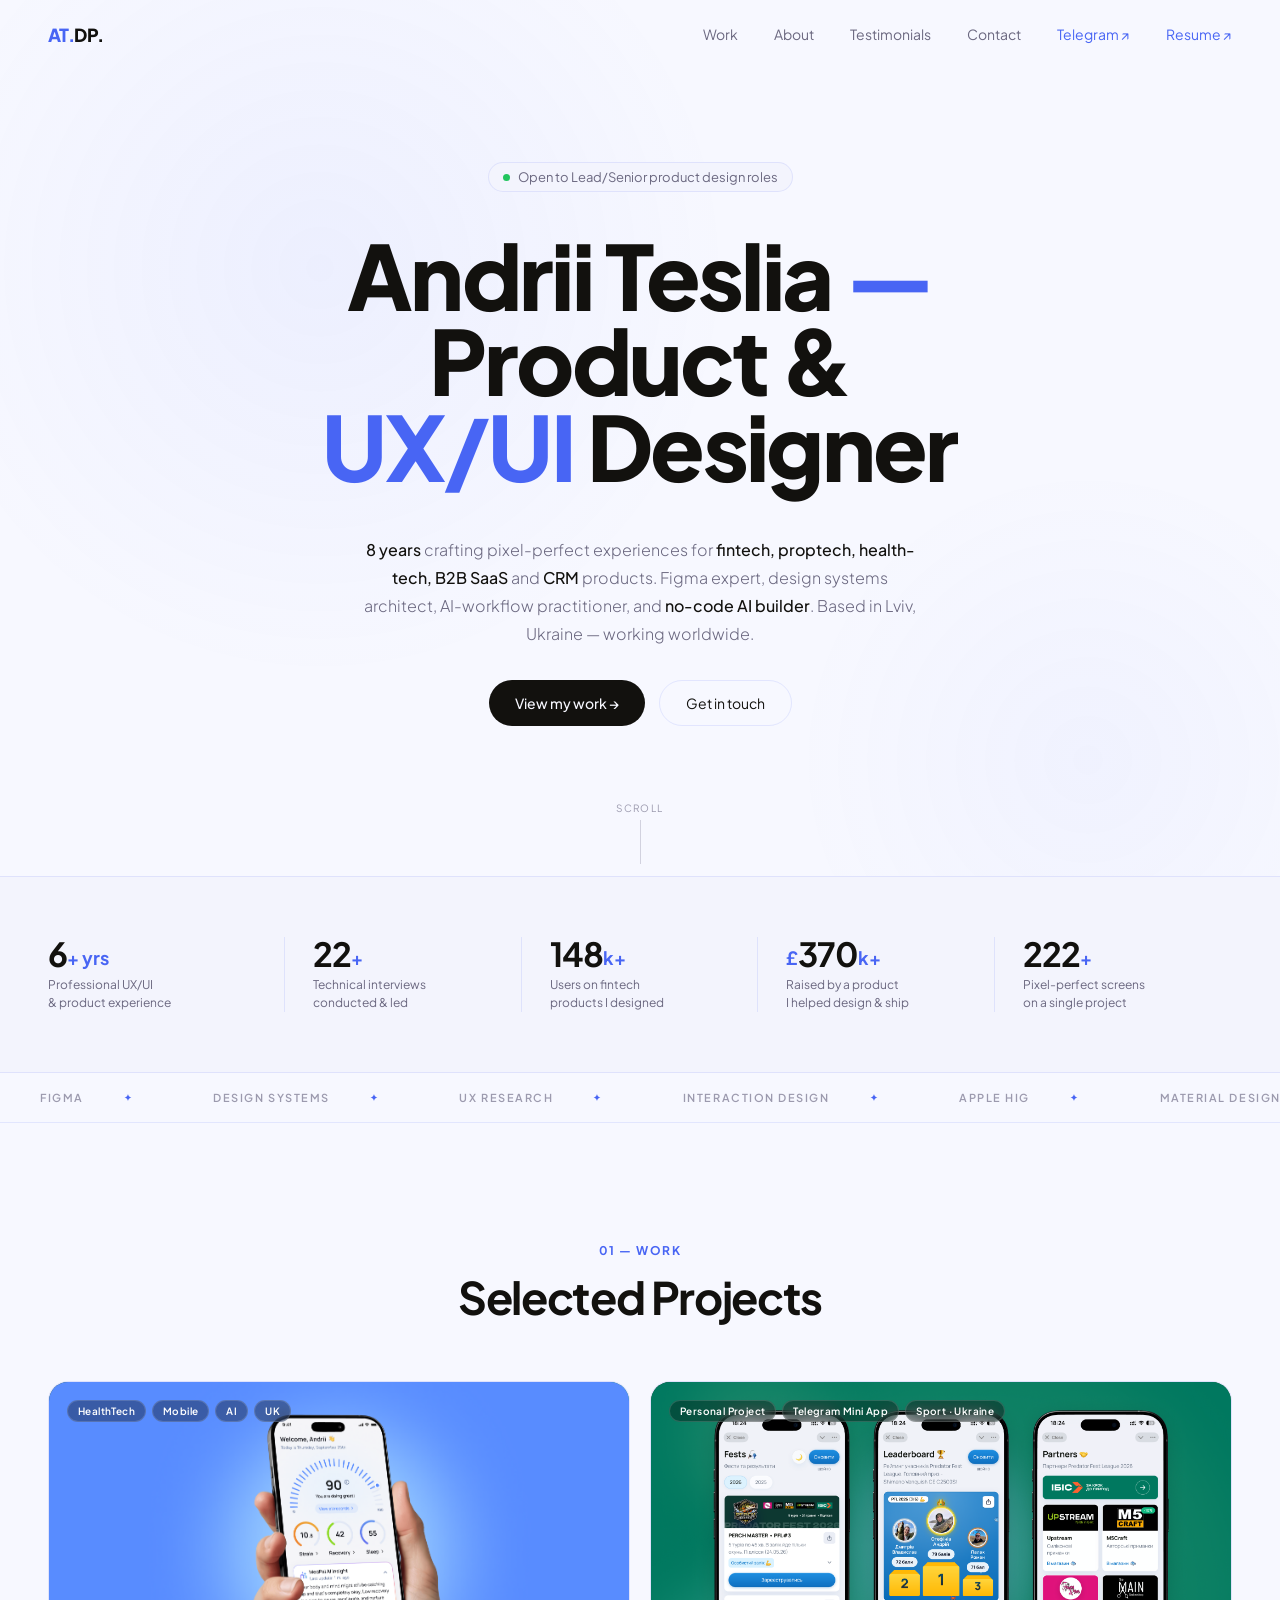
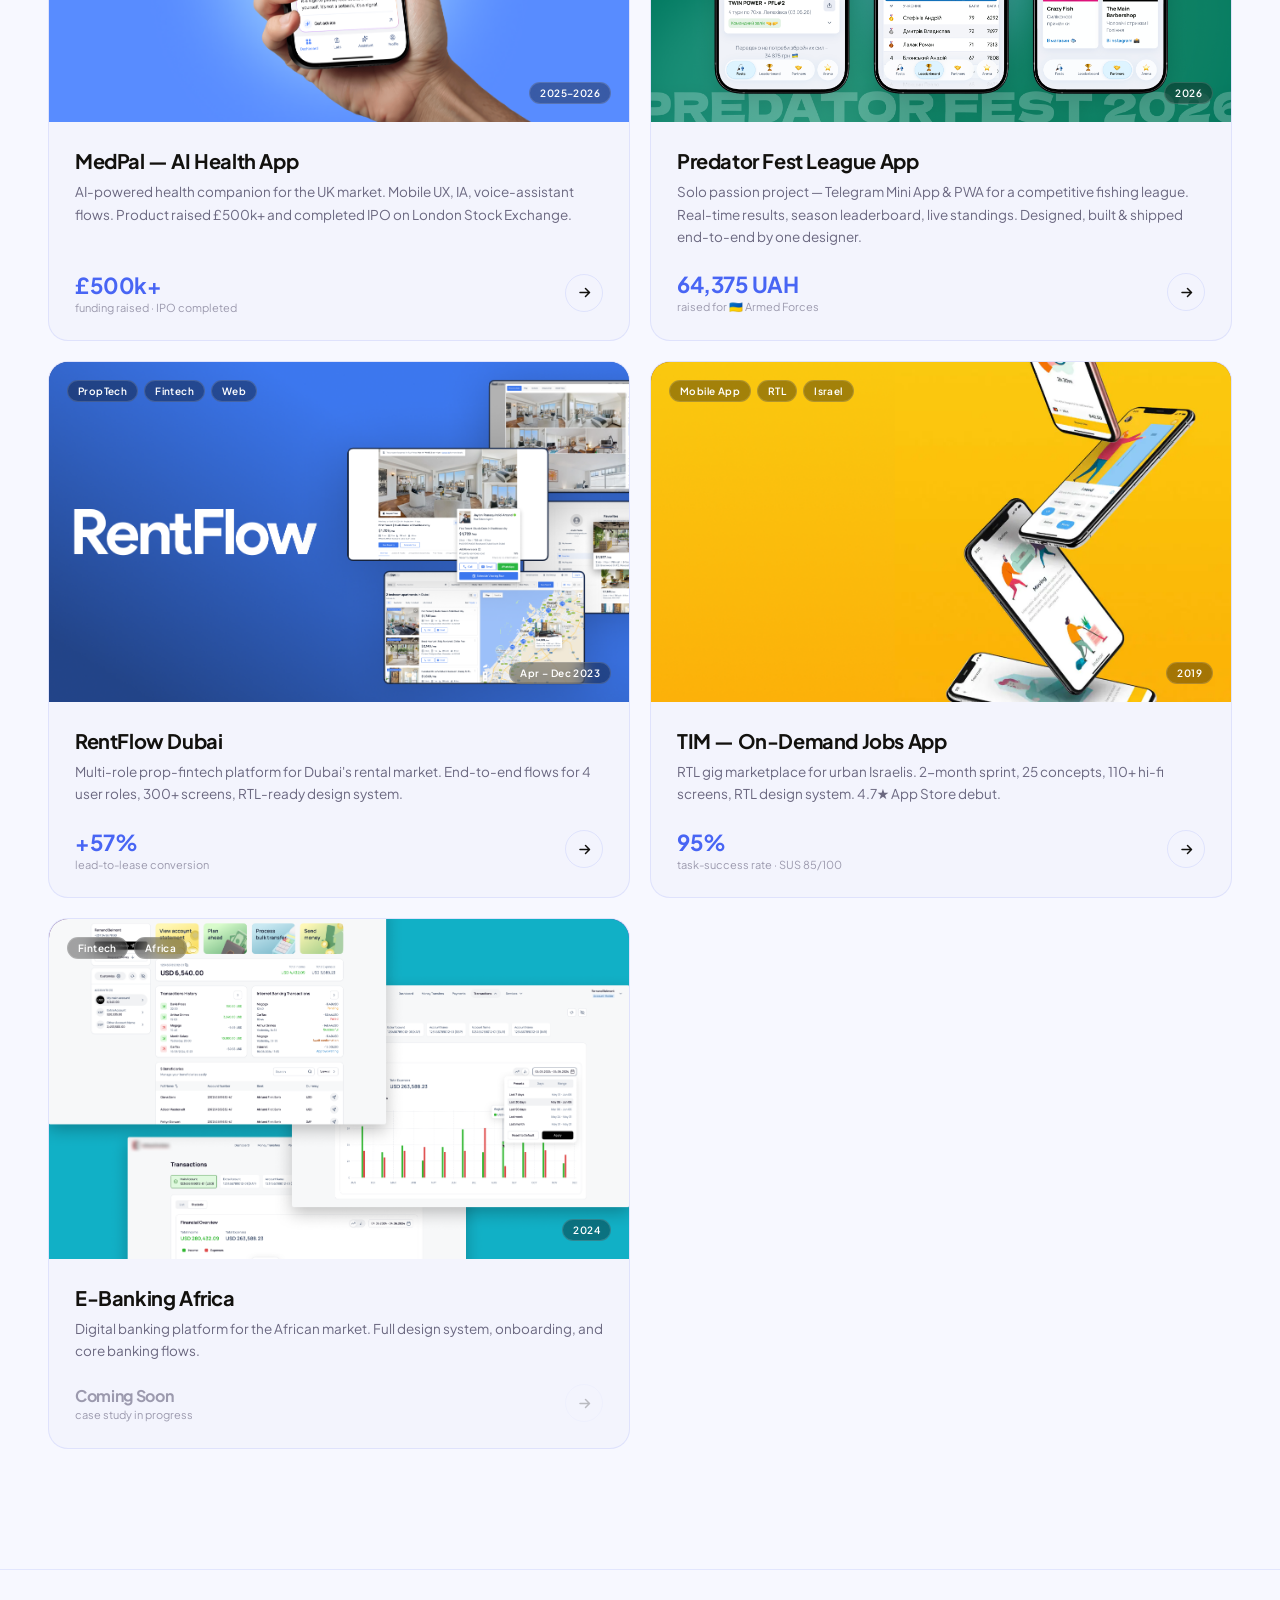
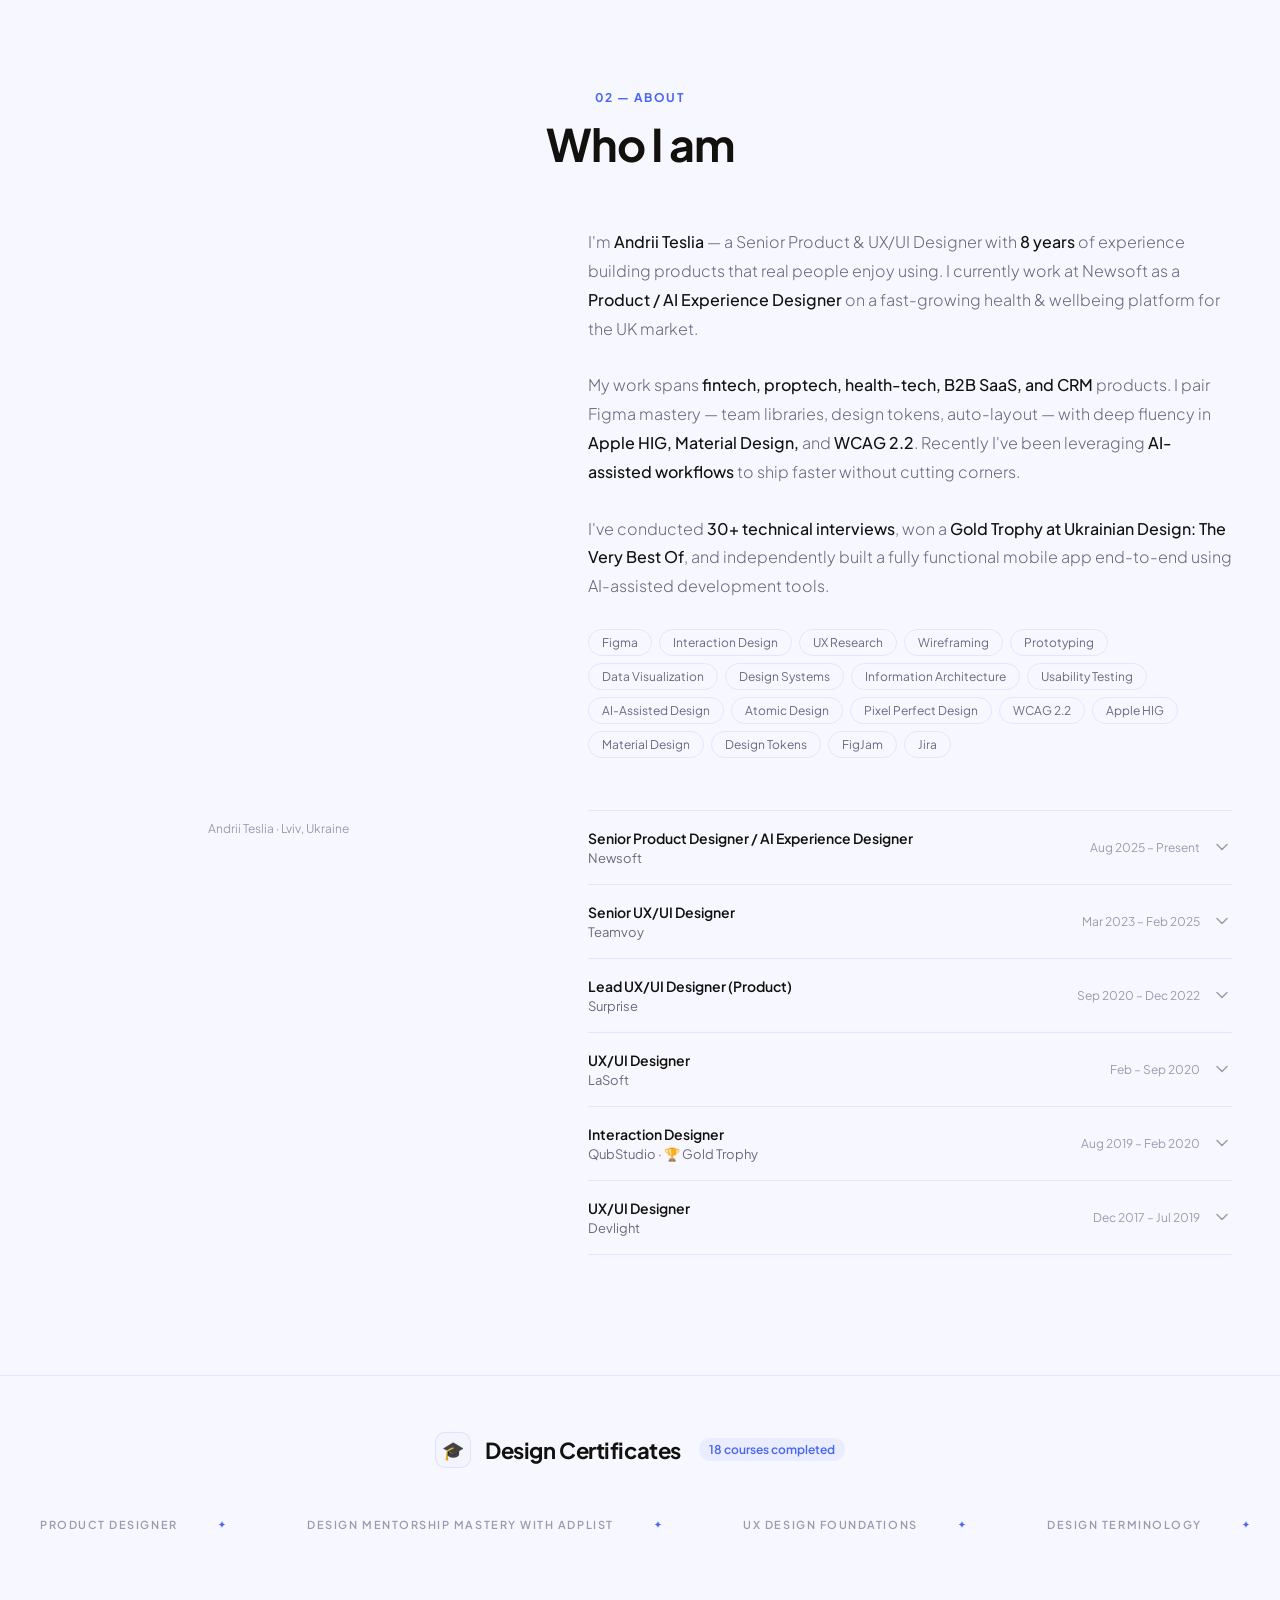
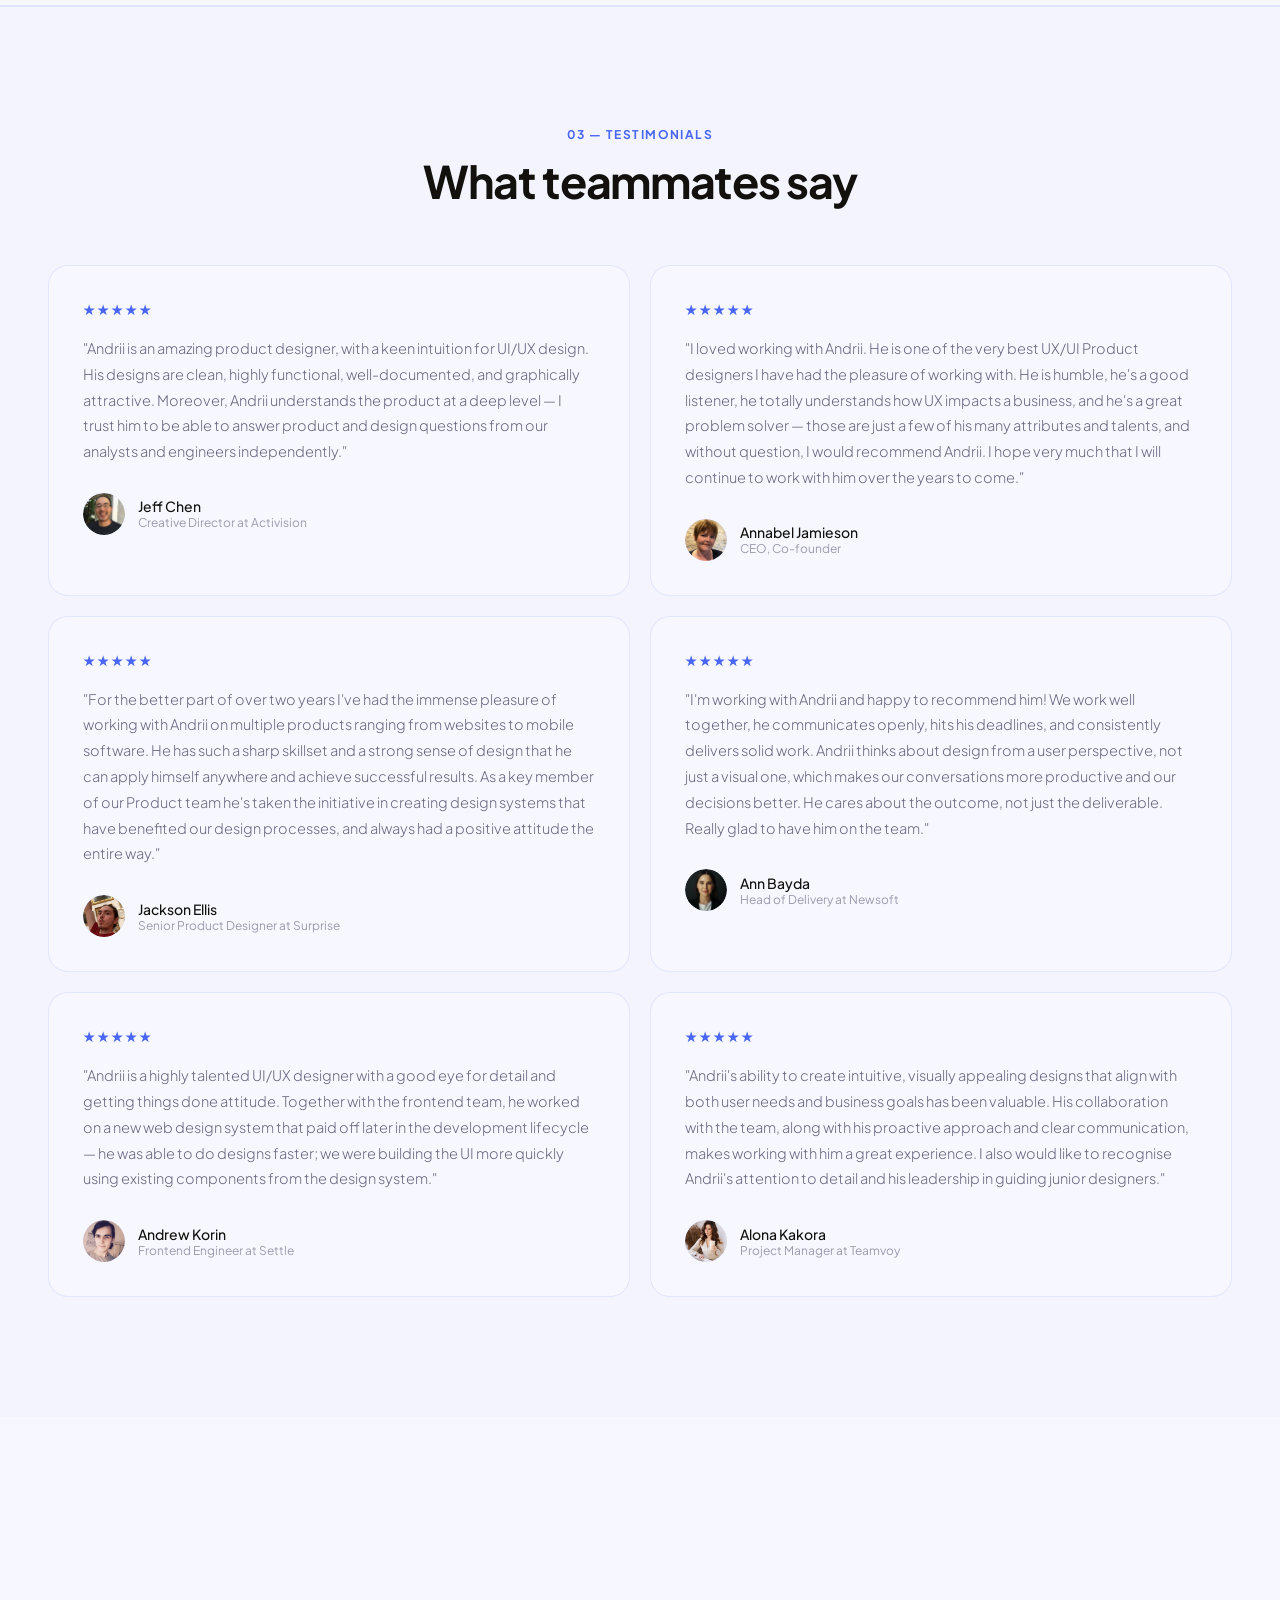
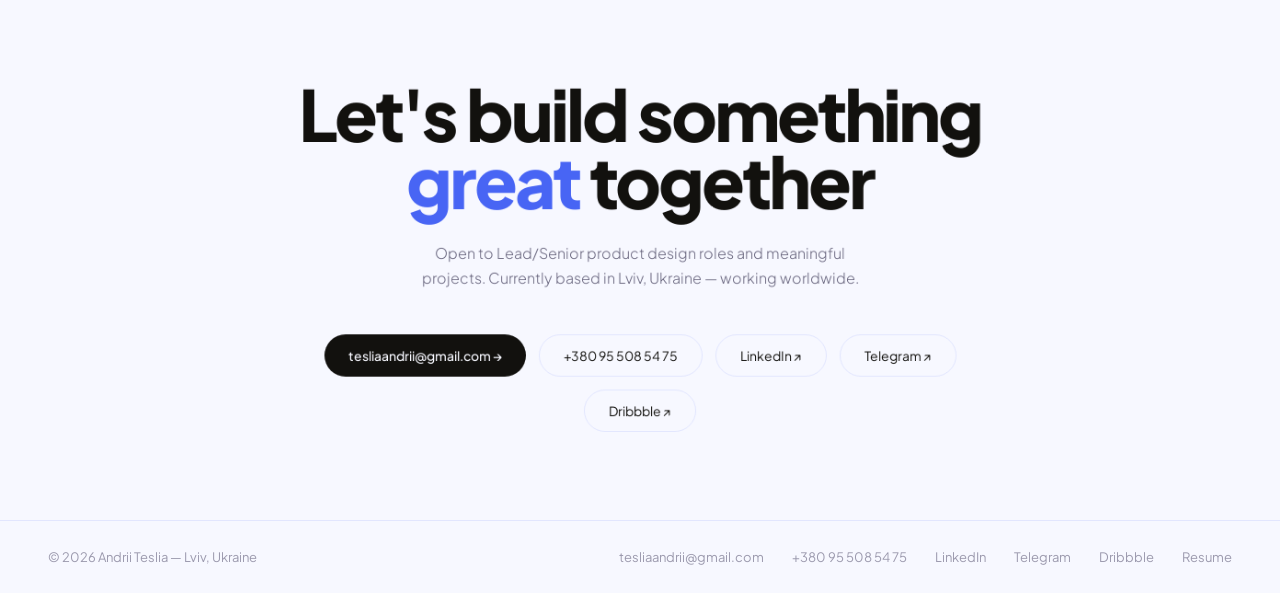
==== index.html @ 44a07d8b "Add files via upload" ====
<!DOCTYPE html>
<html lang="en">
<head>
  <meta charset="UTF-8">
  <meta name="viewport" content="width=device-width, initial-scale=1.0">
  <title>Andrii Teslia — Senior Product & UX/UI Designer</title>
  <meta name="description" content="Senior Product & UX/UI Designer, 8 years, fintech/proptech/healthtech. Lviv, Ukraine.">
  <link rel="icon" href="favicon.png" type="image/png">
  
  <link rel="apple-touch-icon" href="apple-touch-icon.png">
  <link rel="preconnect" href="https://fonts.googleapis.com">
  <link rel="preconnect" href="https://fonts.gstatic.com" crossorigin>
  <link href="https://fonts.googleapis.com/css2?family=Plus+Jakarta+Sans:wght@300;400;500;600;700;800&display=swap" rel="stylesheet">
  <style>
    *,*::before,*::after{box-sizing:border-box;margin:0;padding:0}
    :root{
      --bg:#F7F8FF; --bg-2:#F3F4FD; --bg-3:#DEE2FB;
      --text:#12110E; --text-2:#6B6880; --text-3:#9C9AAE;
      --accent:#4865F4; --border:rgba(72,101,244,0.12);
      --nav-h:68px; --max-w:1280px;
    }
    html{scroll-behavior:smooth}
    body{font-family:'Plus Jakarta Sans',sans-serif;background:var(--bg);color:var(--text);overflow-x:hidden}
    @media(hover:none),(max-width:768px){body{cursor:auto}#c-dot,#c-ring,#c-lbl{display:none!important}}
    @media(max-width:768px){.scroll-hint{display:none}}

    /* ── nav ── */
    nav{position:fixed;top:0;left:0;right:0;z-index:100;height:var(--nav-h);background:transparent;transition:background .4s,backdrop-filter .4s}
    /* floating pill state */
    nav.scrolled{background:transparent!important;backdrop-filter:none!important;top:16px}
    .nav-pill{
      display:flex;
      position:fixed;top:16px;left:50%;
      transform:translateX(-50%) translateY(-16px);
      z-index:101;
      background:rgba(255,255,255,0.6);
      backdrop-filter:blur(24px) saturate(180%);
      -webkit-backdrop-filter:blur(24px) saturate(180%);
      border:1px solid rgba(255,255,255,0.7);
      border-bottom:1px solid rgba(200,205,255,0.3);
      border-radius:100px;
      padding:4px 6px;
      align-items:center;gap:4px;
      opacity:0;
      visibility:hidden;
      pointer-events:none;
      transition:opacity .4s cubic-bezier(.22,1,.36,1), transform .4s cubic-bezier(.22,1,.36,1), visibility .4s;
      white-space:nowrap;
    }
    .nav-pill.visible{opacity:1;visibility:visible;pointer-events:auto;transform:translateX(-50%) translateY(0)}
    .nav-pill-logo{width:32px;height:32px;border-radius:50%;overflow:hidden;flex-shrink:0;margin-right:4px}
    .nav-pill-logo img{width:100%;height:100%;object-fit:cover}
    .nav-pill-links{display:flex;align-items:center;gap:4px}
    .nav-pill-links a{font-size:13px;font-weight:500;color:var(--text-2);text-decoration:none;padding:6px 12px;border-radius:100px;transition:background .2s,color .2s}
    .nav-pill-links a:hover{background:var(--bg-2);color:var(--text)}
    .nav-pill-cta{display:inline-flex;align-items:center;font-size:13px;font-weight:600;background:var(--text);color:var(--bg);padding:8px 18px;border-radius:100px;text-decoration:none;margin-left:6px;transition:transform .2s;position:relative;overflow:hidden}
    .nav-pill-cta:hover{transform:translateY(-1px)}
    .nav-pill-cta .btn-ripple{position:absolute;border-radius:50%;background:var(--accent);width:0;height:0;transform:scale(0);opacity:0;pointer-events:none;transition:transform .6s cubic-bezier(.22,1,.36,1),opacity .6s cubic-bezier(.22,1,.36,1)}
    .nav-pill-cta.ripple-active .btn-ripple{transform:scale(1);opacity:1}
    .nav-pill-cta .btn-label{position:relative;z-index:1;display:inline-flex;align-items:center;gap:6px}
    .nav-pill-contact-mob{display:none;font-size:13px;font-weight:500;color:var(--text-2);text-decoration:none;padding:6px 12px;border-radius:100px;transition:background .2s,color .2s}
    .nav-pill-contact-mob:hover{background:var(--bg-2);color:var(--text)}
    @media(max-width:768px){
      .nav-pill{top:12px}
      .nav-pill-links{display:none}
      .nav-pill-contact-mob{display:inline-flex}
    }
    .mobile-menu{display:none;position:fixed;top:var(--nav-h);left:0;right:0;bottom:0;background:#F7F8FF;z-index:99;padding:40px 24px;flex-direction:column;overflow-y:auto}
    .mobile-menu.open{display:flex}
    .mobile-menu a{font-size:22px;font-weight:600;color:var(--text);text-decoration:none;padding:18px 0;border-bottom:1px solid var(--border);text-align:center;justify-content:center}
    .mobile-menu a:last-child{border-bottom:none}
    .mobile-menu a[style*="color:var(--accent)"]{color:var(--accent)!important}
    .nav-in{max-width:calc(var(--max-w) + 96px);margin:0 auto;padding:0 48px;width:100%;height:100%;display:flex;align-items:center}
    .nav-logo{font-family:'Plus Jakarta Sans',sans-serif;font-weight:800;font-size:18px;letter-spacing:-.03em;color:var(--text);text-decoration:none;flex:1}
    .nav-logo span{color:var(--accent)}
    .nav-links{display:flex;gap:36px;align-items:center}
    .nav-links a{font-size:14px;color:var(--text-2);text-decoration:none;transition:color .2s}
    .nav-links a:hover{color:var(--text)}
    .nav-burger{display:none;background:none;border:none;cursor:pointer;flex-direction:column;gap:5px;padding:4px;margin-left:20px}
    .nav-burger span{display:block;width:22px;height:1.5px;background:var(--text);transition:transform .25s,opacity .2s}
    .nav-burger.open span:nth-child(1){transform:translateY(6.5px) rotate(45deg)}
    .nav-burger.open span:nth-child(2){opacity:0}
    .nav-burger.open span:nth-child(3){transform:translateY(-6.5px) rotate(-45deg)}

    /* ── buttons ── */
    .btn-fill{display:inline-flex;align-items:center;gap:8px;background:var(--text);color:var(--bg);font-family:'Plus Jakarta Sans',sans-serif;font-size:14px;font-weight:500;padding:13px 26px;border-radius:100px;text-decoration:none;border:none;transition:transform .2s;position:relative;overflow:hidden}
    .btn-fill:hover{transform:translateY(-2px)}
    .btn-fill .btn-ripple{position:absolute;border-radius:50%;background:var(--accent);width:0;height:0;transform:scale(0);opacity:0;pointer-events:none;transition:transform .6s cubic-bezier(.22,1,.36,1),opacity .6s cubic-bezier(.22,1,.36,1)}
    .btn-fill.ripple-active .btn-ripple{transform:scale(1);opacity:1}
    .btn-fill span.btn-label{position:relative;z-index:1;display:inline-flex;align-items:center;gap:8px}
    .btn-out{display:inline-flex;align-items:center;gap:8px;background:transparent;color:var(--text);font-family:'Plus Jakarta Sans',sans-serif;font-size:14px;padding:13px 26px;border-radius:100px;text-decoration:none;border:1px solid var(--border);transition:background .2s,border-color .2s,color .2s}
    .btn-out:hover{background:transparent;border-color:var(--accent);color:var(--accent)}

    /* ── hero ── */
    .hero-sticky-wrap{position:sticky;top:0;z-index:0;height:100vh}
    .hero{min-height:100vh;padding:var(--nav-h) 0 80px;display:flex;flex-direction:column;justify-content:center;align-items:center;text-align:center;position:relative;overflow:hidden;height:100vh}
    .hero::before{content:'';position:absolute;top:-20%;left:-10%;width:70vw;height:70vw;max-width:900px;max-height:900px;background:radial-gradient(ellipse at center,rgba(72,101,244,.06) 0%,transparent 65%);border-radius:50%;pointer-events:none;z-index:0}
    .hero::after{content:'';position:absolute;bottom:-20%;right:-10%;width:50vw;height:50vw;max-width:700px;max-height:700px;background:radial-gradient(ellipse at center,rgba(72,101,244,.04) 0%,transparent 65%);border-radius:50%;pointer-events:none;z-index:0}
    .hero-in{max-width:calc(var(--max-w) + 96px);margin:0 auto;padding:0 48px;width:100%;position:relative;z-index:1;display:flex;flex-direction:column;align-items:center}
    /* content over hero */
    .hero-overlay-content{position:relative;z-index:1;background:var(--bg);border-radius:24px 24px 0 0;margin-top:-24px;}
    /* badge */
    .badge{display:inline-flex;align-items:center;gap:8px;font-size:13px;color:var(--text-2);background:var(--bg-2);border:1px solid var(--border);padding:6px 14px;border-radius:100px;margin-bottom:40px;width:fit-content;opacity:0;animation:fadeUp .6s .1s forwards}
    .badge-dot{width:7px;height:7px;background:#22C55E;border-radius:50%;animation:pulse 2s infinite}
    @keyframes pulse{0%,100%{opacity:1;transform:scale(1)}50%{opacity:.6;transform:scale(.85)}}
    .h1{font-family:'Plus Jakarta Sans',sans-serif;font-size:clamp(44px,7vw,108px);font-weight:800;line-height:.95;letter-spacing:-.03em;margin-bottom:48px}
    .h1 .line{overflow:hidden;padding-bottom:.22em;margin-bottom:-.22em}
    .h1 .word{display:inline-block;opacity:0;transform:translateY(100%);animation:wordUp .7s cubic-bezier(.22,1,.36,1) forwards}
    .h1 .w1{animation-delay:.15s}.h1 .w2{animation-delay:.25s}.h1 .w3{animation-delay:.35s}.h1 .w4{animation-delay:.45s}.h1 .w5{animation-delay:.55s}
    @keyframes wordUp{to{opacity:1;transform:translateY(0)}}
    .hero-bot{display:flex;flex-direction:column;align-items:center;gap:16px;opacity:0;animation:fadeUp .6s .7s forwards}
    .hero-desc{font-size:16px;line-height:1.75;color:var(--text-2);font-weight:300;max-width:560px;text-align:center}
    .hero-desc strong{color:var(--text);font-weight:500}
    .hero-cta{display:flex;gap:14px;flex-wrap:wrap;margin-top:16px;justify-content:center}
    .hero-loc{display:flex;align-items:center;gap:6px;font-size:13px;color:var(--text-3);justify-self:end;align-self:center}
    .scroll-hint{position:absolute;bottom:36px;left:0;right:0;margin:0 auto;width:fit-content;display:flex;flex-direction:column;align-items:center;gap:6px;opacity:0;animation:fadeUp .6s 1.2s forwards}
    @media(max-width:1024px){.scroll-hint{display:none}}
    .scroll-hint span{font-size:10px;letter-spacing:.14em;text-transform:uppercase;color:var(--text-3)}
    .sh-line{width:1px;height:44px;background:var(--text-3);opacity:.4;animation:shLine 1.8s ease-in-out infinite;transform-origin:top}
    @keyframes shLine{0%,100%{transform:scaleY(0);opacity:0}30%,70%{transform:scaleY(1);opacity:.4}}
    @keyframes fadeUp{from{opacity:0;transform:translateY(20px)}to{opacity:1;transform:translateY(0)}}

    /* ── stats ── */
    .stats{background:var(--bg-2);border-top:1px solid var(--border);border-bottom:1px solid var(--border);padding:60px 0}
    .stats-in{max-width:calc(var(--max-w) + 96px);margin:0 auto;padding:0 48px;display:grid;grid-template-columns:repeat(5,1fr);gap:0}
    .stat{display:flex;flex-direction:column;gap:6px;padding:0 28px;border-right:1px solid var(--border)}
    .stat:first-child{padding-left:0}.stat:last-child{border-right:none;padding-right:0}
    .stat-n{font-family:'Plus Jakarta Sans',sans-serif;font-size:clamp(26px,2.6vw,42px);font-weight:700;letter-spacing:-.03em;line-height:1}
    .stat-n .sfx,.stat-n .pfx{font-size:.55em;color:var(--accent);vertical-align:middle;letter-spacing:0}
    .stat-l{font-size:12px;color:var(--text-2);line-height:1.5}

    /* ── marquee ── */
    .mq{overflow:hidden;border-bottom:1px solid var(--border);padding:18px 0}
    .mq-track{display:flex;width:max-content;animation:mq 40s linear infinite}
    .mq-item{display:flex;align-items:center;gap:40px;padding:0 40px;font-family:'Plus Jakarta Sans',sans-serif;font-size:11px;font-weight:600;letter-spacing:.14em;text-transform:uppercase;color:var(--text-3);white-space:nowrap}
    .mq-item::after{content:'✦';color:var(--accent);font-size:9px}
    .mq-rev .mq-track{animation-direction:reverse;animation-duration:48s}

    @keyframes mq{from{transform:translateX(0)}to{transform:translateX(-50%)}}

    /* ── sections ── */
    section{padding:120px 48px;max-width:calc(var(--max-w) + 96px);margin:0 auto}
    .sec-lbl{display:flex;flex-direction:column;gap:10px;margin-bottom:56px;align-items:center;text-align:center}
    .sec-num{font-family:'Plus Jakarta Sans',sans-serif;font-size:12px;font-weight:700;color:var(--accent);letter-spacing:.12em;text-transform:uppercase}
    .sec-title{font-family:'Plus Jakarta Sans',sans-serif;font-size:clamp(28px,3.5vw,46px);font-weight:700;letter-spacing:-.03em}

    /* ── project cards ── */
    .proj-grid{display:grid;grid-template-columns:repeat(2,1fr);gap:20px}
    .proj-card{background:var(--bg-2);border:1px solid var(--border);border-radius:20px;overflow:hidden;text-decoration:none;color:var(--text);display:flex;flex-direction:column;transition:transform .35s cubic-bezier(.22,1,.36,1)}
    .proj-card:hover{transform:translateY(-6px)}
    .proj-thumb{height:340px;position:relative;overflow:hidden;display:flex;align-items:center;justify-content:center}
    .proj-bg{position:absolute;inset:0;background-size:cover;background-position:center;transition:transform .5s cubic-bezier(.22,1,.36,1)}
    .proj-card:hover .proj-bg{transform:scale(1.06)}
    .proj-letters{font-size:100px;font-weight:800;letter-spacing:-.06em;opacity:.2;transition:transform .5s,opacity .5s;color:#fff}
    .proj-card:hover .proj-letters{transform:scale(1.08);opacity:.3}
    .proj-tags{position:absolute;top:18px;left:18px;display:flex;gap:6px;flex-wrap:wrap;z-index:2}
    .proj-tag{font-size:10px;font-weight:600;letter-spacing:.04em;padding:4px 10px;border-radius:100px;background:rgba(0,0,0,.35);backdrop-filter:blur(8px);-webkit-backdrop-filter:blur(8px);color:#fff;border:1px solid rgba(255,255,255,.15)}
    .proj-yr{position:absolute;bottom:18px;right:18px;font-size:10px;font-weight:600;letter-spacing:.04em;padding:4px 10px;border-radius:100px;background:rgba(0,0,0,.35);backdrop-filter:blur(8px);-webkit-backdrop-filter:blur(8px);color:#fff;border:1px solid rgba(255,255,255,.15);z-index:2}
    .proj-body{padding:26px;flex:1;display:flex;flex-direction:column}
    .proj-name{font-family:'Plus Jakarta Sans',sans-serif;font-size:20px;font-weight:700;letter-spacing:-.02em;margin-bottom:8px}
    .proj-desc{font-size:13.5px;color:var(--text-2);line-height:1.65;margin-bottom:22px;flex:1}
    .proj-foot{display:flex;justify-content:space-between;align-items:center}
    .proj-kpi{font-family:'Plus Jakarta Sans',sans-serif;font-size:22px;font-weight:700;color:var(--accent);letter-spacing:-.02em}
    .proj-kpi-l{font-size:11px;color:var(--text-3);margin-top:2px}
    .proj-arr{width:38px;height:38px;border-radius:50%;border:1px solid var(--border);display:flex;align-items:center;justify-content:center;transition:background .2s,border-color .2s,transform .2s}
    .proj-card:hover .proj-arr{background:var(--text);border-color:var(--text);transform:rotate(-45deg)}
    .proj-card:hover .proj-arr path{stroke:var(--bg)}
    .proj-card.wip{cursor:default}.proj-card.wip:hover{transform:none}
    .cb{background:linear-gradient(140deg,#1E3A8A,#3B82F6)}
    .ca{background:linear-gradient(140deg,#78350F,#F59E0B)}
    .ct{background:linear-gradient(140deg,#064E3B,#10B981)}
    .cp{background:linear-gradient(140deg,#3B0764,#8B5CF6)}
    .cpfl{background:linear-gradient(140deg,#0D3D1A,#2D8A42)}

    /* ── about ── */
    .about-grid{display:grid;grid-template-columns:5fr 7fr;gap:80px;align-items:start}
    .photo-wrap{position:sticky;top:calc(var(--nav-h) + 32px)}
    .photo{width:100%;aspect-ratio:4/5;object-fit:cover;border-radius:16px}
    .photo-cap{font-size:12px;color:var(--text-3);margin-top:14px;text-align:center}
    .ab-text{font-size:16px;line-height:1.8;color:var(--text-2);font-weight:300;margin-bottom:28px}
    .ab-text strong{color:var(--text);font-weight:500}
    .skills{display:flex;flex-wrap:wrap;gap:7px;margin-bottom:52px}
    .sk{font-size:12px;padding:5px 13px;border:1px solid var(--border);border-radius:100px;color:var(--text-2);transition:background .2s,color .2s,border-color .2s}
    .sk:hover{background:var(--text);color:var(--bg);border-color:var(--text)}
    .exp{display:flex;flex-direction:column}
    .exp-row{border-bottom:1px solid var(--border);cursor:pointer}
    .exp-row:first-child{border-top:1px solid var(--border)}
    .exp-header{display:grid;grid-template-columns:1fr auto;gap:12px;align-items:center;padding:18px 0}
    .exp-title{font-size:14px;font-weight:600}
    .exp-co{font-size:13px;color:var(--text-2);display:flex;align-items:center;gap:6px;margin-top:3px}
    .exp-badge{font-size:10px;color:var(--accent);background:rgba(72,101,244,.1);padding:2px 7px;border-radius:100px}
    .exp-right{display:flex;align-items:center;gap:12px;flex-shrink:0}
    .exp-yr{font-size:12px;color:var(--text-3);white-space:nowrap}
    .exp-chevron{width:20px;height:20px;display:flex;align-items:center;justify-content:center;color:var(--text-3);transition:transform .3s cubic-bezier(.22,1,.36,1),color .2s;flex-shrink:0}
    .exp-row.open .exp-chevron{transform:rotate(180deg);color:var(--accent)}
    .exp-body{max-height:0;overflow:hidden;transition:max-height .4s cubic-bezier(.22,1,.36,1)}
    .exp-row.open .exp-body{max-height:600px}
    .exp-desc{padding:0 0 20px;display:flex;flex-direction:column;gap:6px}
    .exp-desc li{font-size:13.5px;color:var(--text-2);line-height:1.65;list-style:none;padding-left:16px;position:relative}
    .exp-desc li::before{content:'—';position:absolute;left:0;color:var(--text-3)}

    /* ── certificates ── */
    .cert-wrap{border-top:1px solid var(--border);border-bottom:1px solid var(--border);padding:56px 0}
    .cert-header{max-width:calc(var(--max-w) + 96px);margin:0 auto;padding:0 48px 32px;display:flex;align-items:center;justify-content:center;gap:14px}
    .cert-icon{width:36px;height:36px;background:var(--bg-2);border:1px solid var(--border);border-radius:10px;display:flex;align-items:center;justify-content:center;font-size:18px;flex-shrink:0}
    .cert-label{font-family:'Plus Jakarta Sans',sans-serif;font-size:22px;font-weight:700;letter-spacing:-.02em;color:var(--text)}
    .cert-count{font-size:12px;font-weight:600;color:var(--accent);background:rgba(72,101,244,.08);padding:4px 10px;border-radius:100px;margin-left:4px}
    .cert-wrap .mq{border-bottom:none}
    @media(max-width:768px){.cert-header{padding:0 24px 24px;flex-direction:column;align-items:center;text-align:center}.cert-label{font-size:18px}}

    /* ── testimonials ── */
    .testi-wrap{background:var(--bg-2);padding:120px 48px;border-top:1px solid var(--border)}
    .testi-in{max-width:calc(var(--max-w) + 96px);margin:0 auto}
    .testi-grid{display:grid;grid-template-columns:repeat(2,1fr);gap:20px}
    .testi-card{background:var(--bg);border:1px solid var(--border);border-radius:20px;padding:34px}
    .t-stars{margin-bottom:18px;font-size:14px;color:var(--accent);letter-spacing:2px}
    .t-quote{font-size:14.5px;line-height:1.78;color:var(--text-2);font-weight:300;margin-bottom:28px}
    .t-author{display:flex;align-items:center;gap:13px}
    .t-av{width:42px;height:42px;border-radius:50%;background:var(--bg-3);display:flex;align-items:center;justify-content:center;font-family:'Plus Jakarta Sans',sans-serif;font-size:13px;font-weight:700;color:var(--text-2);flex-shrink:0;overflow:hidden;}
    .t-av img{width:100%;height:100%;object-fit:cover;border-radius:50%;}
    .t-name{font-size:14px;font-weight:500}
    .t-role{font-size:12px;color:var(--text-3)}

    /* ── contact sticky reveal ── */
    .contact-wrap{will-change:transform;transform-origin:center bottom}

    /* ── contact ── */
    .contact-wrap{text-align:center;padding:160px 48px;max-width:860px;margin:0 auto}
    .contact-title{font-family:'Plus Jakarta Sans',sans-serif;font-size:clamp(38px,6vw,84px);font-weight:800;letter-spacing:-.04em;line-height:.95;margin-bottom:28px}
    .contact-title em{font-style:normal;color:var(--accent)}
    .contact-sub{font-size:16px;color:var(--text-2);max-width:500px;margin:0 auto 48px;font-weight:300;line-height:1.7}
    .contact-btns{display:flex;gap:14px;justify-content:center;flex-wrap:wrap}

    /* ── footer ── */
    footer{border-top:1px solid var(--border)}
    .foot-in{max-width:calc(var(--max-w) + 96px);margin:0 auto;padding:28px 48px;width:100%;display:flex;justify-content:space-between;align-items:center;flex-wrap:wrap;gap:12px}
    .foot-copy{font-size:13px;color:var(--text-3)}
    .foot-links{display:flex;gap:28px;flex-wrap:wrap}
    .foot-links a{font-size:13px;color:var(--text-3);text-decoration:none;transition:color .2s}
    .foot-links a:hover{color:var(--text)}

    /* ── reveal ── */
    .reveal{opacity:0;transform:translateY(28px);transition:opacity .75s,transform .75s}
    .reveal.in{opacity:1;transform:translateY(0)}
    .d1{transition-delay:.1s}.d2{transition-delay:.2s}.d3{transition-delay:.3s}

    /* ── responsive ── */
    @media(max-width:1024px){
      .stats-in{grid-template-columns:repeat(3,1fr)}
      .about-grid{grid-template-columns:1fr}
      .photo-wrap{position:static}
      .photo{aspect-ratio:16/9;max-height:400px}
      @media(max-width:480px){.photo{aspect-ratio:1;max-height:none}}
    }
    .nav-links.open{display:flex!important;flex-direction:column;position:absolute;top:var(--nav-h);left:0;right:0;bottom:0;background:transparent;padding:40px 24px;gap:0;z-index:1;border-top:1px solid var(--border)}
    .nav-links.open a{font-size:22px;font-weight:600;color:var(--text);padding:18px 0;border-bottom:1px solid var(--border)}
    .nav-links.open a:last-child{border-bottom:none}
    .nav-burger.open span:nth-child(1){transform:translateY(6.5px) rotate(45deg)}
    .nav-burger.open span:nth-child(2){opacity:0}
    .nav-burger.open span:nth-child(3){transform:translateY(-6.5px) rotate(-45deg)}
    .nav-burger span{transition:transform .25s,opacity .2s}
    @media(max-width:768px){
      .nav-in{padding:0 24px}.nav-links{display:none}.nav-burger{display:flex}
      .hero-in{padding:0 24px}.hero{padding-bottom:80px}
      .hero-bot{grid-template-columns:1fr;gap:24px}.hero-loc{justify-self:start}
      .stats{padding:48px 0}.stats-in{padding:0 24px;grid-template-columns:repeat(2,1fr)}
      .stat{padding:16px;border-right:none;border-bottom:1px solid var(--border)}
      .stat:first-child{padding-left:16px}.stat:nth-child(odd){border-right:1px solid var(--border)}.stat:last-child{border-bottom:none}
      .mq{display:none}
      section{padding:80px 24px}
      .proj-grid{grid-template-columns:1fr}
      .testi-grid{grid-template-columns:1fr}
      .testi-wrap{padding:80px 24px}
      .contact-wrap{padding:100px 24px}
      .foot-in{padding:24px}
    }
  </style>
</head>
<body>
<nav>
  <div class="nav-in">
    <a href="#" class="nav-logo"><span>AT.</span><span style="color:var(--text)">DP.</span></a>
    <div class="nav-links">
      <a href="#work">Work</a>
      <a href="#about">About</a>
      <a href="#say">Testimonials</a>
      <a href="#contact">Contact</a>
      <a href="https://t.me/andriiteslia" target="_blank" style="color:var(--accent)">Telegram ↗</a>
      <a href="assets/cv/andrii-teslia-cv.pdf" target="_blank" style="color:var(--accent)">Resume ↗</a>
    </div>
    <button class="nav-burger" id="menuBtn"><span></span><span></span><span></span></button>
  </div>
</nav>

<!-- Floating pill navbar -->
<div class="nav-pill" id="navPill">
  <div class="nav-pill-logo">
    <img src="logo-pill.svg" alt="AT">
  </div>
  <div class="nav-pill-links">
    <a href="#work">Work</a>
    <a href="#about">About</a>
    <a href="#say">Testimonials</a>
    <a href="#contact">Contact</a>
  </div>
  <a href="#contact" class="nav-pill-contact-mob">Contact</a>
  <a href="assets/cv/andrii-teslia-cv.pdf" target="_blank" class="nav-pill-cta"><div class="btn-ripple"></div><span class="btn-label">Download Resume ↗</span></a>
</div>

<div class="hero-sticky-wrap">
<div class="hero">
  <div class="hero-in">
    <div class="badge"><span class="badge-dot"></span>Open to Lead/Senior product design roles</div>
    <h1 class="h1">
      <div class="line"><span class="word w1">Andrii</span>&nbsp;<span class="word w2">Teslia</span><span class="word w3" style="color:var(--accent)">&nbsp;—</span></div>
      <div class="line"><span class="word w4">Product &amp;</span></div>
      <div class="line"><span class="word w5"><em style="font-style:normal;color:var(--accent)">UX/UI</em>&nbsp;Designer</span></div>
    </h1>
    <div class="hero-bot">
      <p class="hero-desc"><strong>8 years</strong> crafting pixel-perfect experiences for <strong>fintech, proptech, health-tech, B2B SaaS</strong> and <strong>CRM</strong> products. Figma expert, design systems architect, AI-workflow practitioner, and <strong>no-code AI builder</strong>. Based in Lviv, Ukraine — working worldwide.</p>
      <div class="hero-cta">
        <a href="#work" class="btn-fill"><div class="btn-ripple"></div><span class="btn-label">View my work →</span></a>
        <a href="#contact" class="btn-out">Get in touch</a>
      </div>
    </div>
  </div>
  <div class="scroll-hint"><span>Scroll</span><div class="sh-line"></div></div>
</div>
</div><!-- /hero-sticky-wrap -->

<div class="hero-overlay-content">
<div class="stats">
  <div class="stats-in">
    <div class="stat reveal"><div class="stat-n"><span class="counter" data-to="8">0</span><span class="sfx">+ yrs</span></div><div class="stat-l">Professional UX/UI<br>& product experience</div></div>
    <div class="stat reveal d1"><div class="stat-n"><span class="counter" data-to="30">0</span><span class="sfx">+</span></div><div class="stat-l">Technical interviews<br>conducted & led</div></div>
    <div class="stat reveal d2"><div class="stat-n"><span class="counter" data-to="200">0</span><span class="sfx">k+</span></div><div class="stat-l">Users on fintech<br>products I designed</div></div>
    <div class="stat reveal d3"><div class="stat-n"><span class="pfx">£</span><span class="counter" data-to="500">0</span><span class="sfx">k+</span></div><div class="stat-l">Raised by a product<br>I helped design & ship</div></div>
    <div class="stat reveal" style="transition-delay:.4s"><div class="stat-n"><span class="counter" data-to="300">0</span><span class="sfx">+</span></div><div class="stat-l">Pixel-perfect screens<br>on a single project</div></div>
  </div>
</div>

<div class="mq">
  <div class="mq-track">
    <span class="mq-item">Figma</span><span class="mq-item">Design Systems</span><span class="mq-item">UX Research</span><span class="mq-item">Interaction Design</span><span class="mq-item">Apple HIG</span><span class="mq-item">Material Design</span><span class="mq-item">WCAG 2.2</span><span class="mq-item">AI-Assisted Design</span><span class="mq-item">Atomic Design</span><span class="mq-item">Prototyping</span><span class="mq-item">Fintech</span><span class="mq-item">PropTech</span><span class="mq-item">HealthTech</span><span class="mq-item">Data Viz</span><span class="mq-item">RTL Design</span>
    <span class="mq-item">Figma</span><span class="mq-item">Design Systems</span><span class="mq-item">UX Research</span><span class="mq-item">Interaction Design</span><span class="mq-item">Apple HIG</span><span class="mq-item">Material Design</span><span class="mq-item">WCAG 2.2</span><span class="mq-item">AI-Assisted Design</span><span class="mq-item">Atomic Design</span><span class="mq-item">Prototyping</span><span class="mq-item">Fintech</span><span class="mq-item">PropTech</span><span class="mq-item">HealthTech</span><span class="mq-item">Data Viz</span><span class="mq-item">RTL Design</span>
  </div>
</div>

<section id="work">
  <div class="sec-lbl reveal"><span class="sec-num">01 — Work</span><h2 class="sec-title">Selected Projects</h2></div>
  <div class="proj-grid">
    <a href="medpal.html" class="proj-card reveal">
      <div class="proj-thumb ct"><div class="proj-bg" style="background-image:url('assets/img/medpal/hero-banner.png');background-size:cover;background-position:center;"></div><div class="proj-tags"><span class="proj-tag">HealthTech</span><span class="proj-tag">Mobile</span><span class="proj-tag">AI</span><span class="proj-tag">UK</span></div><span class="proj-yr">2025–2026</span></div>
      <div class="proj-body">
        <div class="proj-name">MedPal — AI Health App</div>
        <div class="proj-desc">AI-powered health companion for the UK market. Mobile UX, IA, voice-assistant flows. Product raised £500k+ and completed IPO on London Stock Exchange.</div>
        <div class="proj-foot"><div><div class="proj-kpi">£500k+</div><div class="proj-kpi-l">funding raised · IPO completed</div></div><div class="proj-arr"><svg width="15" height="15" viewBox="0 0 15 15" fill="none"><path d="M3 7.5h9M8.5 3.5l4 4-4 4" stroke="currentColor" stroke-width="1.5" stroke-linecap="round" stroke-linejoin="round"/></svg></div></div>
      </div>
    </a>
    <a href="predatorfest.html" class="proj-card reveal d1">
      <div class="proj-thumb cpfl"><div class="proj-bg" style="background-image:url('assets/img/pfl/hero-banner.png');background-size:cover;background-position:center;"></div><div class="proj-tags"><span class="proj-tag">Personal Project</span><span class="proj-tag">Telegram Mini App</span><span class="proj-tag">Sport · Ukraine</span></div><span class="proj-yr">2026</span></div>
      <div class="proj-body">
        <div class="proj-name">Predator Fest League App</div>
        <div class="proj-desc">Solo passion project — Telegram Mini App & PWA for a competitive fishing league. Real-time results, season leaderboard, live standings. Designed, built & shipped end-to-end by one designer.</div>
        <div class="proj-foot"><div><div class="proj-kpi">64,375 UAH</div><div class="proj-kpi-l">raised for 🇺🇦 Armed Forces</div></div><div class="proj-arr"><svg width="15" height="15" viewBox="0 0 15 15" fill="none"><path d="M3 7.5h9M8.5 3.5l4 4-4 4" stroke="currentColor" stroke-width="1.5" stroke-linecap="round" stroke-linejoin="round"/></svg></div></div>
      </div>
    </a>
    <a href="rentflow.html" class="proj-card reveal d2">
      <div class="proj-thumb cb"><div class="proj-bg" style="background-image:url('assets/img/rentflow/hero-banner.png');background-position:center top;"></div><div class="proj-tags"><span class="proj-tag">PropTech</span><span class="proj-tag">Fintech</span><span class="proj-tag">Web</span></div><span class="proj-yr">Apr – Dec 2023</span></div>
      <div class="proj-body">
        <div class="proj-name">RentFlow Dubai</div>
        <div class="proj-desc">Multi-role prop-fintech platform for Dubai's rental market. End-to-end flows for 4 user roles, 300+ screens, RTL-ready design system.</div>
        <div class="proj-foot"><div><div class="proj-kpi">+57%</div><div class="proj-kpi-l">lead-to-lease conversion</div></div><div class="proj-arr"><svg width="15" height="15" viewBox="0 0 15 15" fill="none"><path d="M3 7.5h9M8.5 3.5l4 4-4 4" stroke="currentColor" stroke-width="1.5" stroke-linecap="round" stroke-linejoin="round"/></svg></div></div>
      </div>
    </a>
    <a href="tim.html" class="proj-card reveal d2">
      <div class="proj-thumb ca"><div class="proj-bg" style="background-image:url('assets/img/tim/hero-banner.png');background-position:center;"></div><div class="proj-tags"><span class="proj-tag">Mobile App</span><span class="proj-tag">RTL</span><span class="proj-tag">Israel</span></div><span class="proj-yr">2019</span></div>
      <div class="proj-body">
        <div class="proj-name">TIM — On-Demand Jobs App</div>
        <div class="proj-desc">RTL gig marketplace for urban Israelis. 2-month sprint, 25 concepts, 110+ hi-fi screens, RTL design system. 4.7★ App Store debut.</div>
        <div class="proj-foot"><div><div class="proj-kpi">95%</div><div class="proj-kpi-l">task-success rate · SUS 85/100</div></div><div class="proj-arr"><svg width="15" height="15" viewBox="0 0 15 15" fill="none"><path d="M3 7.5h9M8.5 3.5l4 4-4 4" stroke="currentColor" stroke-width="1.5" stroke-linecap="round" stroke-linejoin="round"/></svg></div></div>
      </div>
    </a>
    <div class="proj-card wip reveal d3">
      <div class="proj-thumb cp"><div class="proj-bg" style="background-image:url('assets/img/ebanking/hero-banner.png');background-size:cover;background-position:center;"></div><div class="proj-tags"><span class="proj-tag">Fintech</span><span class="proj-tag">Africa</span></div><span class="proj-yr">2024</span></div>
      <div class="proj-body">
        <div class="proj-name">E-Banking Africa</div>
        <div class="proj-desc">Digital banking platform for the African market. Full design system, onboarding, and core banking flows.</div>
        <div class="proj-foot"><div><div class="proj-kpi" style="font-size:16px;color:var(--text-3)">Coming Soon</div><div class="proj-kpi-l">case study in progress</div></div><div class="proj-arr" style="opacity:.25"><svg width="15" height="15" viewBox="0 0 15 15" fill="none"><path d="M3 7.5h9M8.5 3.5l4 4-4 4" stroke="currentColor" stroke-width="1.5" stroke-linecap="round" stroke-linejoin="round"/></svg></div></div>
      </div>
    </div>
  </div>
</section>

<section id="about" style="border-top:1px solid var(--border)">
  <div class="sec-lbl reveal"><span class="sec-num">02 — About</span><h2 class="sec-title">Who I am</h2></div>
  <div class="about-grid">
    <div class="photo-wrap reveal">
      <img class="photo" src="assets/img/avatar.jpeg" alt="Andrii Teslia" loading="lazy" onerror="this.src='https://images.unsplash.com/photo-1507003211169-0a1dd7228f2d?w=600&h=750&fit=crop&crop=faces&auto=format&q=80'">
      <p class="photo-cap">Andrii Teslia · Lviv, Ukraine</p>
    </div>
    <div class="reveal d1">
      <p class="ab-text">I'm <strong>Andrii Teslia</strong> — a Senior Product & UX/UI Designer with <strong>8 years</strong> of experience building products that real people enjoy using. I currently work at Newsoft as a <strong>Product / AI Experience Designer</strong> on a fast-growing health & wellbeing platform for the UK market.</p>
      <p class="ab-text">My work spans <strong>fintech, proptech, health-tech, B2B SaaS, and CRM</strong> products. I pair Figma mastery — team libraries, design tokens, auto-layout — with deep fluency in <strong>Apple HIG, Material Design,</strong> and <strong>WCAG 2.2</strong>. Recently I've been leveraging <strong>AI-assisted workflows</strong> to ship faster without cutting corners.</p>
      <p class="ab-text">I've conducted <strong>30+ technical interviews</strong>, won a <strong>Gold Trophy at Ukrainian Design: The Very Best Of</strong>, and independently built a fully functional mobile app end-to-end using AI-assisted development tools.</p>
      <div class="skills">
        <span class="sk">Figma</span><span class="sk">Interaction Design</span><span class="sk">UX Research</span><span class="sk">Wireframing</span><span class="sk">Prototyping</span><span class="sk">Data Visualization</span><span class="sk">Design Systems</span><span class="sk">Information Architecture</span><span class="sk">Usability Testing</span><span class="sk">AI-Assisted Design</span><span class="sk">Atomic Design</span><span class="sk">Pixel Perfect Design</span><span class="sk">WCAG 2.2</span><span class="sk">Apple HIG</span><span class="sk">Material Design</span><span class="sk">Design Tokens</span><span class="sk">FigJam</span><span class="sk">Jira</span>
      </div>
      <div class="exp">
        <div class="exp-row">
          <div class="exp-header"><div><div class="exp-title">Senior Product Designer / AI Experience Designer</div><div class="exp-co">Newsoft</div></div><div class="exp-right"><span class="exp-yr">Aug 2025 – Present</span><span class="exp-chevron"><svg width="14" height="14" viewBox="0 0 14 14" fill="none"><path d="M2 4.5l5 5 5-5" stroke="currentColor" stroke-width="1.5" stroke-linecap="round" stroke-linejoin="round"/></svg></span></div></div>
          <div class="exp-body"><ul class="exp-desc">
            <li>Driving UX and product decisions across the full lifecycle of a fast-growing AI-related health & wellbeing product for the UK market — from discovery and ideation to prototyping, UI design, and implementation with engineers. The product has raised £500k+ in funding, completed an IPO, and continues to scale rapidly in the UK.</li>
            <li>Contributed to business growth through early-stage solution shaping and sales activities, directly helping secure and onboard a new enterprise client from the UK.</li>
            <li>Designed and improved a veterans-focused platform, enabling veterans and their families to discover and access state benefits, offers, and support through clearer journeys and more inclusive UX patterns.</li>
            <li>Independently built a fully functional mobile application end-to-end using AI-assisted development tools, bridging the gap between design and engineering.</li>
          </ul></div>
        </div>
        <div class="exp-row">
          <div class="exp-header"><div><div class="exp-title">Senior UX/UI Designer</div><div class="exp-co">Teamvoy</div></div><div class="exp-right"><span class="exp-yr">Mar 2023 – Feb 2025</span><span class="exp-chevron"><svg width="14" height="14" viewBox="0 0 14 14" fill="none"><path d="M2 4.5l5 5 5-5" stroke="currentColor" stroke-width="1.5" stroke-linecap="round" stroke-linejoin="round"/></svg></span></div></div>
          <div class="exp-body"><ul class="exp-desc">
            <li>Developed and maintained comprehensive design systems and templates in Figma, leveraging variables and design tokens to enhance efficiency and consistency, saving significant time for the entire team.</li>
            <li>Conducted over 30 technical interviews, evaluating candidates' technical capabilities.</li>
            <li>Mentored junior designers, providing guidance and support to help them grow and succeed in their roles.</li>
            <li>Designed and contributed to a variety of projects, including fintech (with over 200,000 users), CRM systems, and real estate platforms.</li>
            <li>Worked on an accessibility platform to evaluate and ensure websites and client platforms meet accessibility standards, helping attract new clients to our team.</li>
          </ul></div>
        </div>
        <div class="exp-row">
          <div class="exp-header"><div><div class="exp-title">Lead UX/UI Designer (Product)</div><div class="exp-co">Surprise</div></div><div class="exp-right"><span class="exp-yr">Sep 2020 – Dec 2022</span><span class="exp-chevron"><svg width="14" height="14" viewBox="0 0 14 14" fill="none"><path d="M2 4.5l5 5 5-5" stroke="currentColor" stroke-width="1.5" stroke-linecap="round" stroke-linejoin="round"/></svg></span></div></div>
          <div class="exp-body"><ul class="exp-desc">
            <li>Provided guidance, instruction, direction, and leadership to a team of designers.</li>
            <li>Created a design system for mobile and web applications from scratch, increasing the team's design efficiency and speed.</li>
            <li>Designed and conducted testing for quality control throughout development.</li>
            <li>Conceived innovative new features and pitched concepts directly to the senior leadership team.</li>
            <li>Designed beautiful, simple, innovative, and intuitive interactions and flows for both web and mobile platforms.</li>
            <li>Ensured that the product experience remained engaging, intuitive, and enjoyable for users.</li>
          </ul></div>
        </div>
        <div class="exp-row">
          <div class="exp-header"><div><div class="exp-title">UX/UI Designer</div><div class="exp-co">LaSoft</div></div><div class="exp-right"><span class="exp-yr">Feb – Sep 2020</span><span class="exp-chevron"><svg width="14" height="14" viewBox="0 0 14 14" fill="none"><path d="M2 4.5l5 5 5-5" stroke="currentColor" stroke-width="1.5" stroke-linecap="round" stroke-linejoin="round"/></svg></span></div></div>
          <div class="exp-body"><ul class="exp-desc">
            <li>Successfully delivered various projects for clients in the USA and Germany.</li>
            <li>Worked closely with developers, providing all assets and components for the development process.</li>
            <li>Created a design system for mobile and web applications from scratch.</li>
            <li>Presented designs and effectively communicated solutions to internal and external stakeholders.</li>
          </ul></div>
        </div>
        <div class="exp-row">
          <div class="exp-header"><div><div class="exp-title">Interaction Designer</div><div class="exp-co">QubStudio · 🏆 Gold Trophy</div></div><div class="exp-right"><span class="exp-yr">Aug 2019 – Feb 2020</span><span class="exp-chevron"><svg width="14" height="14" viewBox="0 0 14 14" fill="none"><path d="M2 4.5l5 5 5-5" stroke="currentColor" stroke-width="1.5" stroke-linecap="round" stroke-linejoin="round"/></svg></span></div></div>
          <div class="exp-body"><ul class="exp-desc">
            <li>Won a Gold Trophy for the company in Ukrainian Design: The Very Best Of in the "Interface & User Experience Design" category.</li>
            <li>Designed user interfaces and worked on UX aspects for various projects.</li>
            <li>Developed a full stack of UX deliverables, including personas, storyboards, information architecture, interaction design, UI design, wireframes, and visual standards.</li>
            <li>Created and refined wireframes, prototypes, and user flows.</li>
            <li>Built interactive prototypes to quickly validate concepts with the team and stakeholders.</li>
          </ul></div>
        </div>
        <div class="exp-row">
          <div class="exp-header"><div><div class="exp-title">UX/UI Designer</div><div class="exp-co">Devlight</div></div><div class="exp-right"><span class="exp-yr">Dec 2017 – Jul 2019</span><span class="exp-chevron"><svg width="14" height="14" viewBox="0 0 14 14" fill="none"><path d="M2 4.5l5 5 5-5" stroke="currentColor" stroke-width="1.5" stroke-linecap="round" stroke-linejoin="round"/></svg></span></div></div>
          <div class="exp-body"><ul class="exp-desc">
            <li>Successfully completed projects while working at the company.</li>
            <li>Participated in the Design Sprint process, defining problems, generating ideas, identifying innovative solutions, prototyping, and testing.</li>
            <li>Created user flows, wireframes, prototypes, and micro/macro animations.</li>
            <li>Collaborated closely with developers, delivering all assets and components for a smooth development process.</li>
            <li>Conducted testing and quality control after development.</li>
          </ul></div>
        </div>
      </div>
    </div>
  </div>
</section>

<div class="cert-wrap">
  <div class="cert-header">
    <div class="cert-icon">🎓</div>
    <span class="cert-label">Design Certificates</span>
    <span class="cert-count">18 courses completed</span>
  </div>
  <div class="mq mq-rev">
    <div class="mq-track">
      <span class="mq-item">Product Designer</span><span class="mq-item">Design Mentorship Mastery with ADPList</span><span class="mq-item">UX Design Foundations</span><span class="mq-item">Design Terminology</span><span class="mq-item">Color Psychology</span><span class="mq-item">UI Components I: Basic</span><span class="mq-item">Wireframing</span><span class="mq-item">UI Components II: Advanced</span><span class="mq-item">Common Design Patterns</span><span class="mq-item">Design Accessibility</span><span class="mq-item">UX Writing</span><span class="mq-item">Typography</span><span class="mq-item">Design Composition</span><span class="mq-item">3D Design Foundations</span><span class="mq-item">HTML for Designers</span><span class="mq-item">CSS for Designers</span><span class="mq-item">Mobile Design</span><span class="mq-item">Design Flows by Checklist Design</span>
      <span class="mq-item">Product Designer</span><span class="mq-item">Design Mentorship Mastery with ADPList</span><span class="mq-item">UX Design Foundations</span><span class="mq-item">Design Terminology</span><span class="mq-item">Color Psychology</span><span class="mq-item">UI Components I: Basic</span><span class="mq-item">Wireframing</span><span class="mq-item">UI Components II: Advanced</span><span class="mq-item">Common Design Patterns</span><span class="mq-item">Design Accessibility</span><span class="mq-item">UX Writing</span><span class="mq-item">Typography</span><span class="mq-item">Design Composition</span><span class="mq-item">3D Design Foundations</span><span class="mq-item">HTML for Designers</span><span class="mq-item">CSS for Designers</span><span class="mq-item">Mobile Design</span><span class="mq-item">Design Flows by Checklist Design</span>
    </div>
  </div>
</div>

<div class="testi-wrap" id="say">
  <div class="testi-in">
    <div class="sec-lbl reveal"><span class="sec-num">03 — Testimonials</span><h2 class="sec-title">What teammates say</h2></div>
    <div class="testi-grid">
      <div class="testi-card reveal"><div class="t-stars">★★★★★</div><p class="t-quote">"Andrii is an amazing product designer, with a keen intuition for UI/UX design. His designs are clean, highly functional, well-documented, and graphically attractive. Moreover, Andrii understands the product at a deep level — I trust him to be able to answer product and design questions from our analysts and engineers independently."</p><div class="t-author"><div class="t-av"><img src="assets/img/testimonials/jeff-chen.jpg" alt="Jeff Chen" onerror="this.parentElement.textContent='JC'"></div><div><div class="t-name">Jeff Chen</div><div class="t-role">Creative Director at Activision</div></div></div></div>
      <div class="testi-card reveal d1"><div class="t-stars">★★★★★</div><p class="t-quote">"I loved working with Andrii. He is one of the very best UX/UI Product designers I have had the pleasure of working with. He is humble, he's a good listener, he totally understands how UX impacts a business, and he's a great problem solver — those are just a few of his many attributes and talents, and without question, I would recommend Andrii. I hope very much that I will continue to work with him over the years to come."</p><div class="t-author"><div class="t-av"><img src="assets/img/testimonials/annabel-jamieson.jpg" alt="Annabel Jamieson" onerror="this.parentElement.textContent='AJ'"></div><div><div class="t-name">Annabel Jamieson</div><div class="t-role">CEO, Co-founder</div></div></div></div>
      <div class="testi-card reveal d2"><div class="t-stars">★★★★★</div><p class="t-quote">"For the better part of over two years I've had the immense pleasure of working with Andrii on multiple products ranging from websites to mobile software. He has such a sharp skillset and a strong sense of design that he can apply himself anywhere and achieve successful results. As a key member of our Product team he's taken the initiative in creating design systems that have benefited our design processes, and always had a positive attitude the entire way."</p><div class="t-author"><div class="t-av"><img src="assets/img/testimonials/jackson-ellis.jpg" alt="Jackson Ellis" onerror="this.parentElement.textContent='JE'"></div><div><div class="t-name">Jackson Ellis</div><div class="t-role">Senior Product Designer at Surprise</div></div></div></div>
      <div class="testi-card reveal d3"><div class="t-stars">★★★★★</div><p class="t-quote">"I'm working with Andrii and happy to recommend him! We work well together, he communicates openly, hits his deadlines, and consistently delivers solid work. Andrii thinks about design from a user perspective, not just a visual one, which makes our conversations more productive and our decisions better. He cares about the outcome, not just the deliverable. Really glad to have him on the team."</p><div class="t-author"><div class="t-av"><img src="assets/img/testimonials/ann-bayda.jpg" alt="Ann Bayda" onerror="this.parentElement.textContent='AB'"></div><div><div class="t-name">Ann Bayda</div><div class="t-role">Head of Delivery at Newsoft</div></div></div></div>
      <div class="testi-card reveal"><div class="t-stars">★★★★★</div><p class="t-quote">"Andrii is a highly talented UI/UX designer with a good eye for detail and getting things done attitude. Together with the frontend team, he worked on a new web design system that paid off later in the development lifecycle — he was able to do designs faster; we were building the UI more quickly using existing components from the design system."</p><div class="t-author"><div class="t-av"><img src="assets/img/testimonials/andrew-korin.jpg" alt="Andrew Korin" onerror="this.parentElement.textContent='AK'"></div><div><div class="t-name">Andrew Korin</div><div class="t-role">Frontend Engineer at Settle</div></div></div></div>
      <div class="testi-card reveal d1"><div class="t-stars">★★★★★</div><p class="t-quote">"Andrii's ability to create intuitive, visually appealing designs that align with both user needs and business goals has been valuable. His collaboration with the team, along with his proactive approach and clear communication, makes working with him a great experience. I also would like to recognise Andrii's attention to detail and his leadership in guiding junior designers."</p><div class="t-author"><div class="t-av"><img src="assets/img/testimonials/alona-kakora.jpg" alt="Alona Kakora" onerror="this.parentElement.textContent='AK'"></div><div><div class="t-name">Alona Kakora</div><div class="t-role">Project Manager at Teamvoy</div></div></div></div>
    </div>
  </div>
</div>

<div id="contact">
  <div class="contact-wrap reveal">
    <h2 class="contact-title">Let's build something<br><em>great</em> together</h2>
    <p class="contact-sub">Open to Lead/Senior product design roles and meaningful projects. Currently based in Lviv, Ukraine — working worldwide.</p>
    <div class="contact-btns">
      <a href="mailto:tesliaandrii@gmail.com" class="btn-fill"><div class="btn-ripple"></div><span class="btn-label">tesliaandrii@gmail.com →</span></a>
      <a href="tel:+380955085475" class="btn-out">+380 95 508 54 75</a>
      <a href="https://www.linkedin.com/in/andriiteslia/" target="_blank" class="btn-out">LinkedIn ↗</a>
      <a href="https://t.me/andriiteslia" target="_blank" class="btn-out">Telegram ↗</a>
      <a href="https://dribbble.com/andriiteslia" target="_blank" class="btn-out">Dribbble ↗</a>
    </div>
  </div>
</div>

<footer>
  <div class="foot-in">
    <span class="foot-copy">© 2026 Andrii Teslia — Lviv, Ukraine</span>
    <div class="foot-links">
      <a href="mailto:tesliaandrii@gmail.com">tesliaandrii@gmail.com</a>
      <a href="tel:+380955085475">+380 95 508 54 75</a>
      <a href="https://www.linkedin.com/in/andriiteslia/" target="_blank">LinkedIn</a>
      <a href="https://t.me/andriiteslia" target="_blank">Telegram</a>
      <a href="https://dribbble.com/andriiteslia" target="_blank">Dribbble</a>
      <a href="assets/cv/andrii-teslia-cv.pdf" target="_blank">Resume</a>
    </div>
  </div>
</footer>

</div><!-- /hero-overlay-content -->

<script src="assets/js/main.js"></script>
</body>
</html>
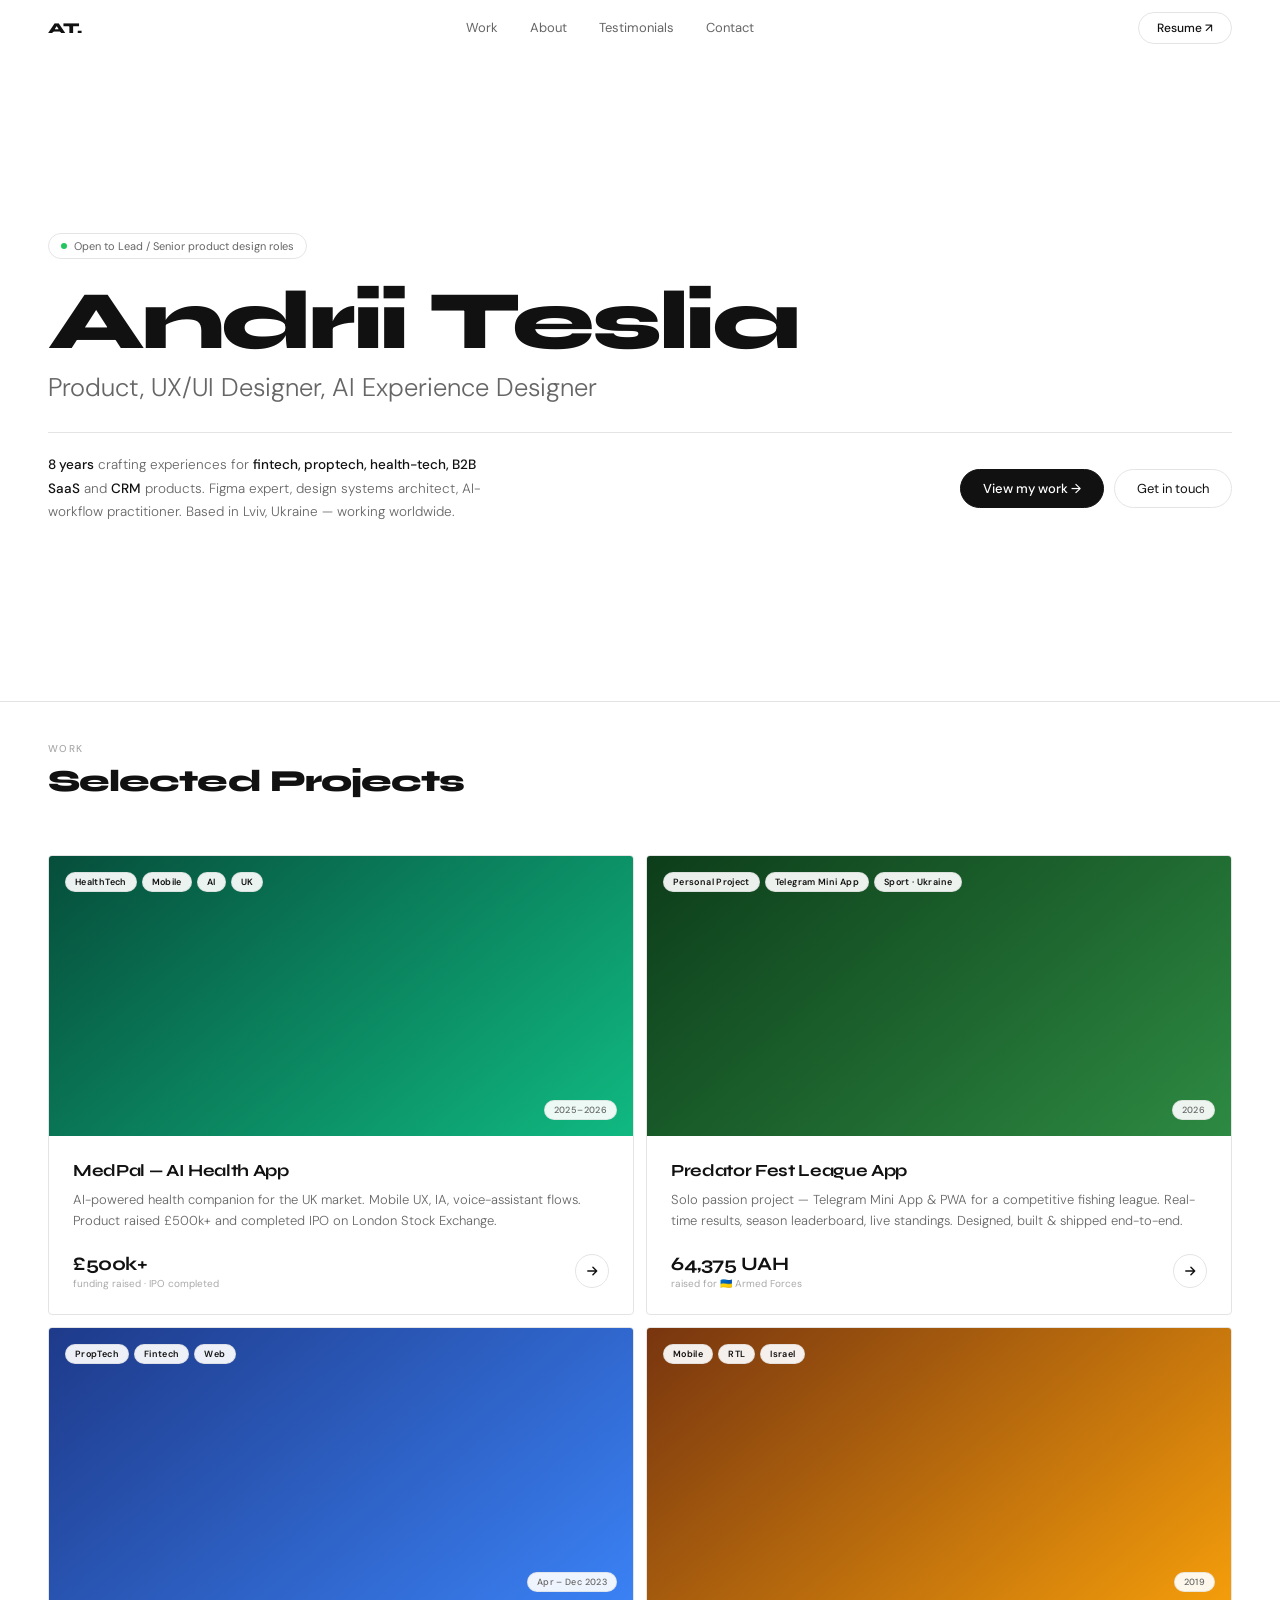
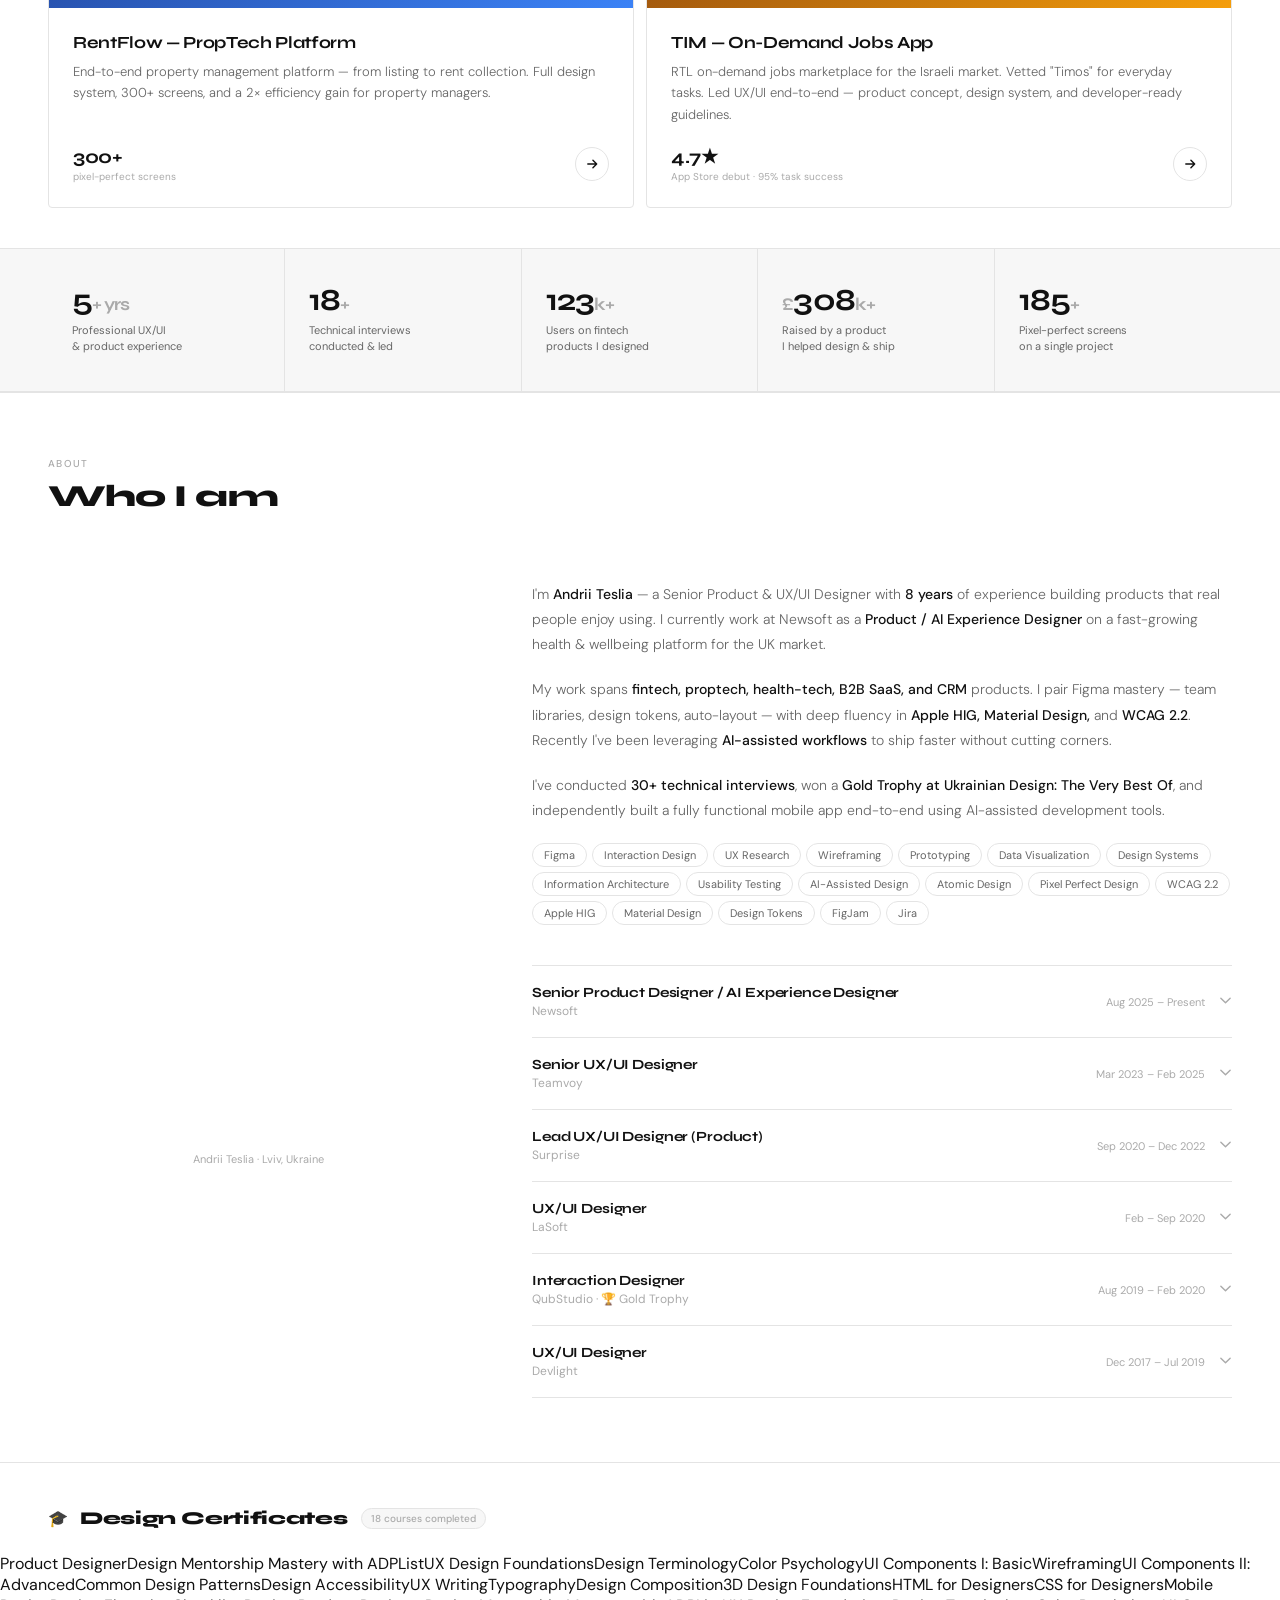
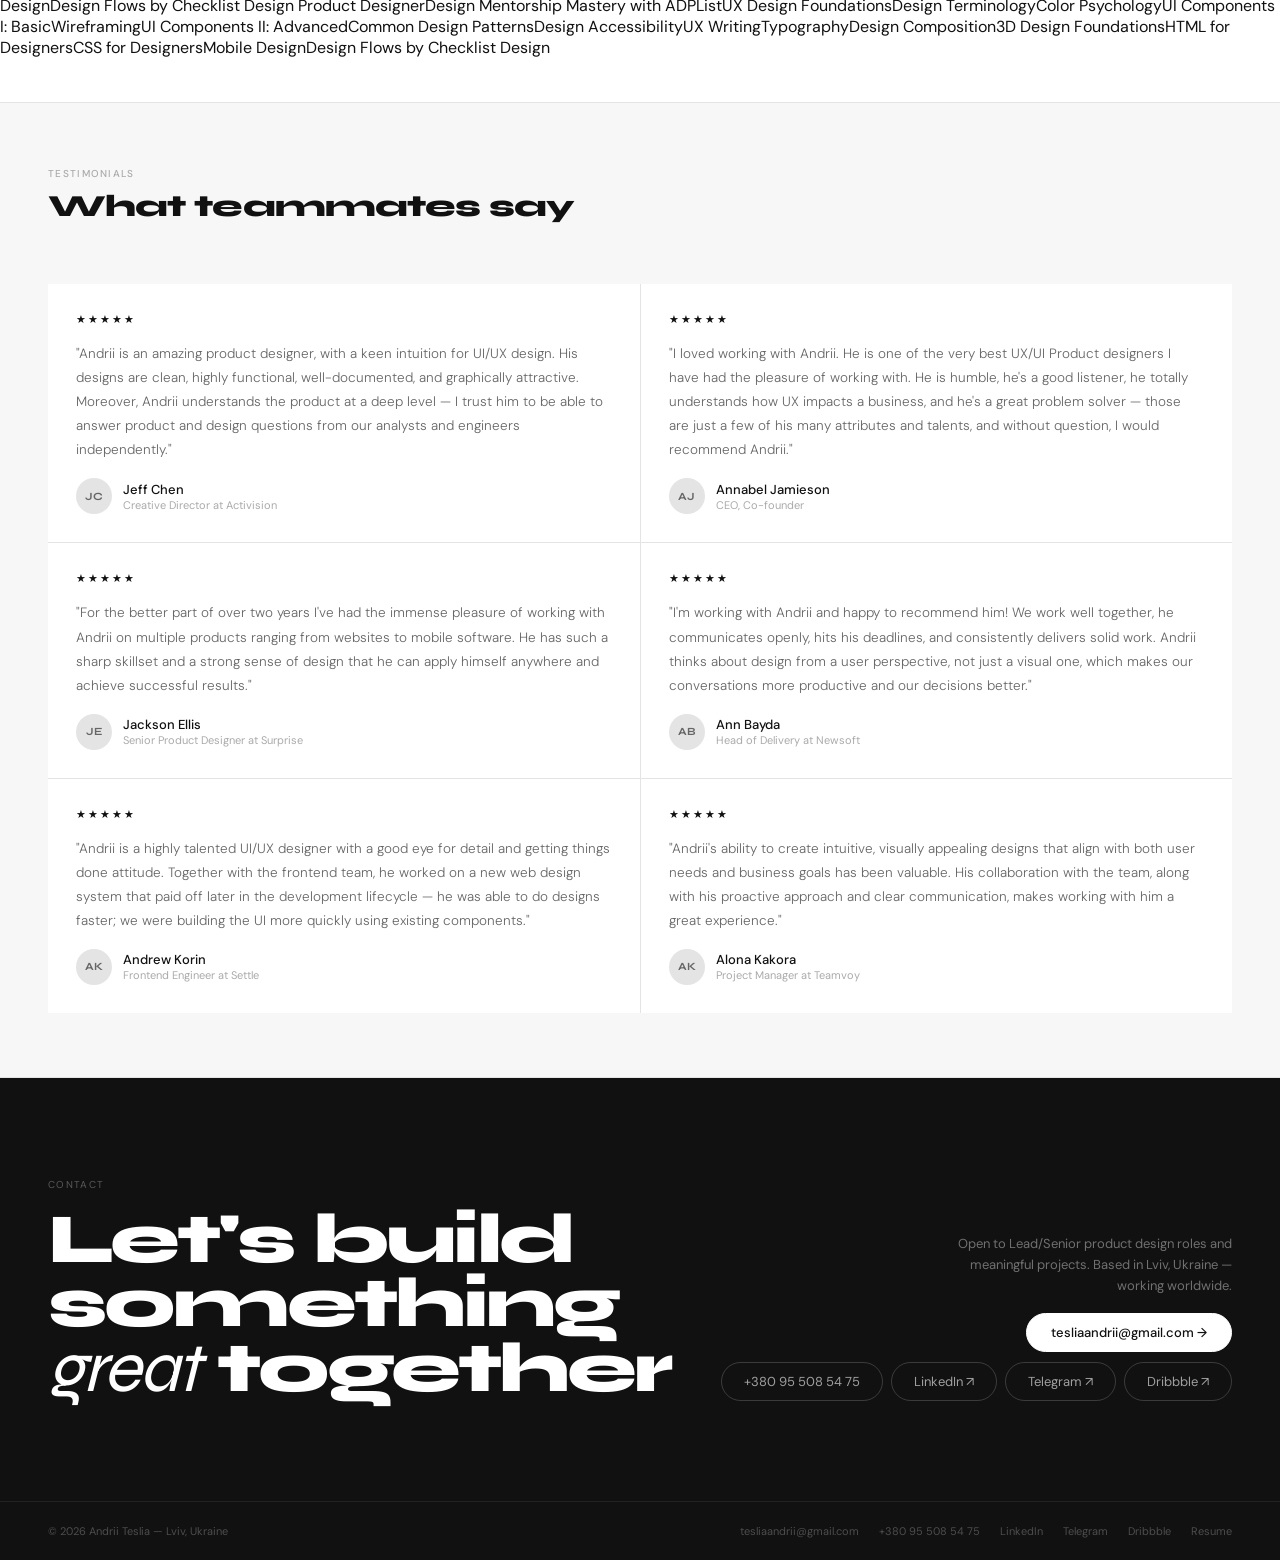
==== commit 8fe039a6: "Add files via upload" ====
--- a/index.html
+++ b/index.html
@@ -5,298 +5,350 @@
   <meta name="viewport" content="width=device-width, initial-scale=1.0">
   <title>Andrii Teslia — Senior Product & UX/UI Designer</title>
   <meta name="description" content="Senior Product & UX/UI Designer, 8 years, fintech/proptech/healthtech. Lviv, Ukraine.">
-  <link rel="icon" href="favicon.png" type="image/png">
-  
+  <link rel="icon" type="image/png" sizes="32x32" href="favicon.png">
+  <link rel="icon" type="image/png" sizes="16x16" href="favicon.png">
+  <link rel="shortcut icon" href="favicon.png">
   <link rel="apple-touch-icon" href="apple-touch-icon.png">
   <link rel="preconnect" href="https://fonts.googleapis.com">
   <link rel="preconnect" href="https://fonts.gstatic.com" crossorigin>
-  <link href="https://fonts.googleapis.com/css2?family=Plus+Jakarta+Sans:wght@300;400;500;600;700;800&display=swap" rel="stylesheet">
+  <link href="https://fonts.googleapis.com/css2?family=Syne:wght@400;500;600;700;800&family=DM+Sans:ital,opsz,wght@0,9..40,300;0,9..40,400;0,9..40,500;1,9..40,300&display=swap" rel="stylesheet">
   <style>
-    *,*::before,*::after{box-sizing:border-box;margin:0;padding:0}
-    :root{
-      --bg:#F7F8FF; --bg-2:#F3F4FD; --bg-3:#DEE2FB;
-      --text:#12110E; --text-2:#6B6880; --text-3:#9C9AAE;
-      --accent:#4865F4; --border:rgba(72,101,244,0.12);
-      --nav-h:68px; --max-w:1280px;
-    }
-    html{scroll-behavior:smooth}
-    body{font-family:'Plus Jakarta Sans',sans-serif;background:var(--bg);color:var(--text);overflow-x:hidden}
-    @media(hover:none),(max-width:768px){body{cursor:auto}#c-dot,#c-ring,#c-lbl{display:none!important}}
-    @media(max-width:768px){.scroll-hint{display:none}}
-
-    /* ── nav ── */
-    nav{position:fixed;top:0;left:0;right:0;z-index:100;height:var(--nav-h);background:transparent;transition:background .4s,backdrop-filter .4s}
-    /* floating pill state */
-    nav.scrolled{background:transparent!important;backdrop-filter:none!important;top:16px}
-    .nav-pill{
-      display:flex;
-      position:fixed;top:16px;left:50%;
-      transform:translateX(-50%) translateY(-16px);
-      z-index:101;
-      background:rgba(255,255,255,0.6);
-      backdrop-filter:blur(24px) saturate(180%);
-      -webkit-backdrop-filter:blur(24px) saturate(180%);
-      border:1px solid rgba(255,255,255,0.7);
-      border-bottom:1px solid rgba(200,205,255,0.3);
-      border-radius:100px;
-      padding:4px 6px;
-      align-items:center;gap:4px;
-      opacity:0;
-      visibility:hidden;
-      pointer-events:none;
+    *, *::before, *::after { box-sizing: border-box; margin: 0; padding: 0; }
+    :root {
+      --bg: #F7F7F7;
+      --white: #FFFFFF;
+      --text: #111111;
+      --text-2: #666666;
+      --text-3: #AAAAAA;
+      --border: #E4E4E4;
+      --nav-h: 56px;
+      --max-w: 1200px;
+      --pad: 48px;
+      --mob-pad: 24px;
+    }
+    html { scroll-behavior: smooth; }
+    body { font-family: 'DM Sans', sans-serif; background: var(--white); color: var(--text); overflow-x: hidden; }
+
+    /* ── NAV ── */
+    nav {
+      position: fixed; top: 0; left: 0; right: 0; z-index: 200;
+      height: var(--nav-h); background: transparent;
+      transition: background .3s, border-color .3s;
+      border-bottom: 1px solid transparent;
+    }
+    nav.scrolled-light {
+      background: rgba(255,255,255,0.94);
+      backdrop-filter: blur(16px); -webkit-backdrop-filter: blur(16px);
+      border-bottom-color: var(--border);
+    }
+    .nav-in {
+      max-width: calc(var(--max-w) + var(--pad)*2); margin: 0 auto;
+      padding: 0 var(--pad); height: 100%;
+      display: flex; align-items: center; justify-content: space-between;
+    }
+    .nav-logo { font-family:'Syne',sans-serif; font-weight:800; font-size:15px; letter-spacing:-.02em; color:var(--text); text-decoration:none; }
+    .nav-links { display:flex; align-items:center; gap:32px; }
+    .nav-links a { font-size:13px; color:var(--text-2); text-decoration:none; transition:color .2s; }
+    .nav-links a:hover { color:var(--text); }
+    .nav-cta { font-size:12px; font-weight:500; color:var(--text); text-decoration:none; border:1px solid var(--border); padding:7px 18px; border-radius:100px; transition:border-color .2s, background .2s, color .2s; }
+    .nav-cta:hover { border-color:var(--text); }
+    .nav-burger { display:none; background:none; border:none; cursor:pointer; flex-direction:column; gap:5px; padding:4px; }
+    .nav-burger span { display:block; width:20px; height:1.5px; background:var(--text); transition:transform .25s, opacity .2s; }
+    .nav-burger.open span:nth-child(1) { transform:translateY(6.5px) rotate(45deg); }
+    .nav-burger.open span:nth-child(2) { opacity:0; transform:scaleX(0); }
+    .nav-burger.open span:nth-child(3) { transform:translateY(-6.5px) rotate(-45deg); }
+    @media(max-width:768px){
+      .nav-in { padding:0 var(--mob-pad); }
+      .nav-links{display:none} .nav-cta{display:none} .nav-burger{display:flex}
+    }
+
+    /* ── FLOATING PILL ── */
+    .nav-pill {
+      display:flex; position:fixed; top:12px; left:50%;
+      transform:translateX(-50%) translateY(-10px);
+      z-index:201;
+      background:rgba(255,255,255,0.88);
+      backdrop-filter:blur(20px) saturate(180%); -webkit-backdrop-filter:blur(20px) saturate(180%);
+      border:1px solid var(--border); border-radius:100px;
+      padding:3px 4px; align-items:center; gap:2px;
+      opacity:0; visibility:hidden; pointer-events:none;
       transition:opacity .4s cubic-bezier(.22,1,.36,1), transform .4s cubic-bezier(.22,1,.36,1), visibility .4s;
-      white-space:nowrap;
-    }
-    .nav-pill.visible{opacity:1;visibility:visible;pointer-events:auto;transform:translateX(-50%) translateY(0)}
-    .nav-pill-logo{width:32px;height:32px;border-radius:50%;overflow:hidden;flex-shrink:0;margin-right:4px}
-    .nav-pill-logo img{width:100%;height:100%;object-fit:cover}
-    .nav-pill-links{display:flex;align-items:center;gap:4px}
-    .nav-pill-links a{font-size:13px;font-weight:500;color:var(--text-2);text-decoration:none;padding:6px 12px;border-radius:100px;transition:background .2s,color .2s}
-    .nav-pill-links a:hover{background:var(--bg-2);color:var(--text)}
-    .nav-pill-cta{display:inline-flex;align-items:center;font-size:13px;font-weight:600;background:var(--text);color:var(--bg);padding:8px 18px;border-radius:100px;text-decoration:none;margin-left:6px;transition:transform .2s;position:relative;overflow:hidden}
-    .nav-pill-cta:hover{transform:translateY(-1px)}
-    .nav-pill-cta .btn-ripple{position:absolute;border-radius:50%;background:var(--accent);width:0;height:0;transform:scale(0);opacity:0;pointer-events:none;transition:transform .6s cubic-bezier(.22,1,.36,1),opacity .6s cubic-bezier(.22,1,.36,1)}
-    .nav-pill-cta.ripple-active .btn-ripple{transform:scale(1);opacity:1}
-    .nav-pill-cta .btn-label{position:relative;z-index:1;display:inline-flex;align-items:center;gap:6px}
-    .nav-pill-contact-mob{display:none;font-size:13px;font-weight:500;color:var(--text-2);text-decoration:none;padding:6px 12px;border-radius:100px;transition:background .2s,color .2s}
-    .nav-pill-contact-mob:hover{background:var(--bg-2);color:var(--text)}
+      box-shadow:0 2px 16px rgba(0,0,0,0.06);
+    }
+    .nav-pill.visible { opacity:1; visibility:visible; pointer-events:auto; transform:translateX(-50%) translateY(0); }
+    .nav-pill-logo { width:28px; height:28px; border-radius:50%; overflow:hidden; flex-shrink:0; margin-right:2px; }
+    .nav-pill-logo img { width:100%; height:100%; object-fit:cover; }
+    .nav-pill-links { display:flex; align-items:center; gap:0; }
+    .nav-pill-links a { font-size:12px; color:var(--text-2); text-decoration:none; padding:5px 11px; border-radius:100px; transition:background .2s, color .2s; }
+    .nav-pill-links a:hover { background:var(--bg); color:var(--text); }
+    .nav-pill-cta { display:inline-flex; align-items:center; font-size:12px; font-weight:500; background:var(--text); color:#fff; padding:6px 16px; border-radius:100px; text-decoration:none; margin-left:2px; transition:opacity .2s; }
+    .nav-pill-cta:hover { opacity:.75; }
+    .nav-pill-contact-mob { display:none; font-size:12px; color:var(--text-2); text-decoration:none; padding:5px 11px; border-radius:100px; }
     @media(max-width:768px){
-      .nav-pill{top:12px}
-      .nav-pill-links{display:none}
-      .nav-pill-contact-mob{display:inline-flex}
-    }
-    .mobile-menu{display:none;position:fixed;top:var(--nav-h);left:0;right:0;bottom:0;background:#F7F8FF;z-index:99;padding:40px 24px;flex-direction:column;overflow-y:auto}
-    .mobile-menu.open{display:flex}
-    .mobile-menu a{font-size:22px;font-weight:600;color:var(--text);text-decoration:none;padding:18px 0;border-bottom:1px solid var(--border);text-align:center;justify-content:center}
-    .mobile-menu a:last-child{border-bottom:none}
-    .mobile-menu a[style*="color:var(--accent)"]{color:var(--accent)!important}
-    .nav-in{max-width:calc(var(--max-w) + 96px);margin:0 auto;padding:0 48px;width:100%;height:100%;display:flex;align-items:center}
-    .nav-logo{font-family:'Plus Jakarta Sans',sans-serif;font-weight:800;font-size:18px;letter-spacing:-.03em;color:var(--text);text-decoration:none;flex:1}
-    .nav-logo span{color:var(--accent)}
-    .nav-links{display:flex;gap:36px;align-items:center}
-    .nav-links a{font-size:14px;color:var(--text-2);text-decoration:none;transition:color .2s}
-    .nav-links a:hover{color:var(--text)}
-    .nav-burger{display:none;background:none;border:none;cursor:pointer;flex-direction:column;gap:5px;padding:4px;margin-left:20px}
-    .nav-burger span{display:block;width:22px;height:1.5px;background:var(--text);transition:transform .25s,opacity .2s}
-    .nav-burger.open span:nth-child(1){transform:translateY(6.5px) rotate(45deg)}
-    .nav-burger.open span:nth-child(2){opacity:0}
-    .nav-burger.open span:nth-child(3){transform:translateY(-6.5px) rotate(-45deg)}
-
-    /* ── buttons ── */
-    .btn-fill{display:inline-flex;align-items:center;gap:8px;background:var(--text);color:var(--bg);font-family:'Plus Jakarta Sans',sans-serif;font-size:14px;font-weight:500;padding:13px 26px;border-radius:100px;text-decoration:none;border:none;transition:transform .2s;position:relative;overflow:hidden}
-    .btn-fill:hover{transform:translateY(-2px)}
-    .btn-fill .btn-ripple{position:absolute;border-radius:50%;background:var(--accent);width:0;height:0;transform:scale(0);opacity:0;pointer-events:none;transition:transform .6s cubic-bezier(.22,1,.36,1),opacity .6s cubic-bezier(.22,1,.36,1)}
-    .btn-fill.ripple-active .btn-ripple{transform:scale(1);opacity:1}
-    .btn-fill span.btn-label{position:relative;z-index:1;display:inline-flex;align-items:center;gap:8px}
-    .btn-out{display:inline-flex;align-items:center;gap:8px;background:transparent;color:var(--text);font-family:'Plus Jakarta Sans',sans-serif;font-size:14px;padding:13px 26px;border-radius:100px;text-decoration:none;border:1px solid var(--border);transition:background .2s,border-color .2s,color .2s}
-    .btn-out:hover{background:transparent;border-color:var(--accent);color:var(--accent)}
-
-    /* ── hero ── */
-    .hero-sticky-wrap{position:sticky;top:0;z-index:0;height:100vh}
-    .hero{min-height:100vh;padding:var(--nav-h) 0 80px;display:flex;flex-direction:column;justify-content:center;align-items:center;text-align:center;position:relative;overflow:hidden;height:100vh}
-    .hero::before{content:'';position:absolute;top:-20%;left:-10%;width:70vw;height:70vw;max-width:900px;max-height:900px;background:radial-gradient(ellipse at center,rgba(72,101,244,.06) 0%,transparent 65%);border-radius:50%;pointer-events:none;z-index:0}
-    .hero::after{content:'';position:absolute;bottom:-20%;right:-10%;width:50vw;height:50vw;max-width:700px;max-height:700px;background:radial-gradient(ellipse at center,rgba(72,101,244,.04) 0%,transparent 65%);border-radius:50%;pointer-events:none;z-index:0}
-    .hero-in{max-width:calc(var(--max-w) + 96px);margin:0 auto;padding:0 48px;width:100%;position:relative;z-index:1;display:flex;flex-direction:column;align-items:center}
-    /* content over hero */
-    .hero-overlay-content{position:relative;z-index:1;background:var(--bg);border-radius:24px 24px 0 0;margin-top:-24px;}
-    /* badge */
-    .badge{display:inline-flex;align-items:center;gap:8px;font-size:13px;color:var(--text-2);background:var(--bg-2);border:1px solid var(--border);padding:6px 14px;border-radius:100px;margin-bottom:40px;width:fit-content;opacity:0;animation:fadeUp .6s .1s forwards}
-    .badge-dot{width:7px;height:7px;background:#22C55E;border-radius:50%;animation:pulse 2s infinite}
-    @keyframes pulse{0%,100%{opacity:1;transform:scale(1)}50%{opacity:.6;transform:scale(.85)}}
-    .h1{font-family:'Plus Jakarta Sans',sans-serif;font-size:clamp(44px,7vw,108px);font-weight:800;line-height:.95;letter-spacing:-.03em;margin-bottom:48px}
-    .h1 .line{overflow:hidden;padding-bottom:.22em;margin-bottom:-.22em}
-    .h1 .word{display:inline-block;opacity:0;transform:translateY(100%);animation:wordUp .7s cubic-bezier(.22,1,.36,1) forwards}
-    .h1 .w1{animation-delay:.15s}.h1 .w2{animation-delay:.25s}.h1 .w3{animation-delay:.35s}.h1 .w4{animation-delay:.45s}.h1 .w5{animation-delay:.55s}
-    @keyframes wordUp{to{opacity:1;transform:translateY(0)}}
-    .hero-bot{display:flex;flex-direction:column;align-items:center;gap:16px;opacity:0;animation:fadeUp .6s .7s forwards}
-    .hero-desc{font-size:16px;line-height:1.75;color:var(--text-2);font-weight:300;max-width:560px;text-align:center}
-    .hero-desc strong{color:var(--text);font-weight:500}
-    .hero-cta{display:flex;gap:14px;flex-wrap:wrap;margin-top:16px;justify-content:center}
-    .hero-loc{display:flex;align-items:center;gap:6px;font-size:13px;color:var(--text-3);justify-self:end;align-self:center}
-    .scroll-hint{position:absolute;bottom:36px;left:0;right:0;margin:0 auto;width:fit-content;display:flex;flex-direction:column;align-items:center;gap:6px;opacity:0;animation:fadeUp .6s 1.2s forwards}
-    @media(max-width:1024px){.scroll-hint{display:none}}
-    .scroll-hint span{font-size:10px;letter-spacing:.14em;text-transform:uppercase;color:var(--text-3)}
-    .sh-line{width:1px;height:44px;background:var(--text-3);opacity:.4;animation:shLine 1.8s ease-in-out infinite;transform-origin:top}
-    @keyframes shLine{0%,100%{transform:scaleY(0);opacity:0}30%,70%{transform:scaleY(1);opacity:.4}}
-    @keyframes fadeUp{from{opacity:0;transform:translateY(20px)}to{opacity:1;transform:translateY(0)}}
-
-    /* ── stats ── */
-    .stats{background:var(--bg-2);border-top:1px solid var(--border);border-bottom:1px solid var(--border);padding:60px 0}
-    .stats-in{max-width:calc(var(--max-w) + 96px);margin:0 auto;padding:0 48px;display:grid;grid-template-columns:repeat(5,1fr);gap:0}
-    .stat{display:flex;flex-direction:column;gap:6px;padding:0 28px;border-right:1px solid var(--border)}
-    .stat:first-child{padding-left:0}.stat:last-child{border-right:none;padding-right:0}
-    .stat-n{font-family:'Plus Jakarta Sans',sans-serif;font-size:clamp(26px,2.6vw,42px);font-weight:700;letter-spacing:-.03em;line-height:1}
-    .stat-n .sfx,.stat-n .pfx{font-size:.55em;color:var(--accent);vertical-align:middle;letter-spacing:0}
-    .stat-l{font-size:12px;color:var(--text-2);line-height:1.5}
-
-    /* ── marquee ── */
-    .mq{overflow:hidden;border-bottom:1px solid var(--border);padding:18px 0}
-    .mq-track{display:flex;width:max-content;animation:mq 40s linear infinite}
-    .mq-item{display:flex;align-items:center;gap:40px;padding:0 40px;font-family:'Plus Jakarta Sans',sans-serif;font-size:11px;font-weight:600;letter-spacing:.14em;text-transform:uppercase;color:var(--text-3);white-space:nowrap}
-    .mq-item::after{content:'✦';color:var(--accent);font-size:9px}
-    .mq-rev .mq-track{animation-direction:reverse;animation-duration:48s}
-
-    @keyframes mq{from{transform:translateX(0)}to{transform:translateX(-50%)}}
-
-    /* ── sections ── */
-    section{padding:120px 48px;max-width:calc(var(--max-w) + 96px);margin:0 auto}
-    .sec-lbl{display:flex;flex-direction:column;gap:10px;margin-bottom:56px;align-items:center;text-align:center}
-    .sec-num{font-family:'Plus Jakarta Sans',sans-serif;font-size:12px;font-weight:700;color:var(--accent);letter-spacing:.12em;text-transform:uppercase}
-    .sec-title{font-family:'Plus Jakarta Sans',sans-serif;font-size:clamp(28px,3.5vw,46px);font-weight:700;letter-spacing:-.03em}
-
-    /* ── project cards ── */
-    .proj-grid{display:grid;grid-template-columns:repeat(2,1fr);gap:20px}
-    .proj-card{background:var(--bg-2);border:1px solid var(--border);border-radius:20px;overflow:hidden;text-decoration:none;color:var(--text);display:flex;flex-direction:column;transition:transform .35s cubic-bezier(.22,1,.36,1)}
-    .proj-card:hover{transform:translateY(-6px)}
-    .proj-thumb{height:340px;position:relative;overflow:hidden;display:flex;align-items:center;justify-content:center}
-    .proj-bg{position:absolute;inset:0;background-size:cover;background-position:center;transition:transform .5s cubic-bezier(.22,1,.36,1)}
-    .proj-card:hover .proj-bg{transform:scale(1.06)}
-    .proj-letters{font-size:100px;font-weight:800;letter-spacing:-.06em;opacity:.2;transition:transform .5s,opacity .5s;color:#fff}
-    .proj-card:hover .proj-letters{transform:scale(1.08);opacity:.3}
-    .proj-tags{position:absolute;top:18px;left:18px;display:flex;gap:6px;flex-wrap:wrap;z-index:2}
-    .proj-tag{font-size:10px;font-weight:600;letter-spacing:.04em;padding:4px 10px;border-radius:100px;background:rgba(0,0,0,.35);backdrop-filter:blur(8px);-webkit-backdrop-filter:blur(8px);color:#fff;border:1px solid rgba(255,255,255,.15)}
-    .proj-yr{position:absolute;bottom:18px;right:18px;font-size:10px;font-weight:600;letter-spacing:.04em;padding:4px 10px;border-radius:100px;background:rgba(0,0,0,.35);backdrop-filter:blur(8px);-webkit-backdrop-filter:blur(8px);color:#fff;border:1px solid rgba(255,255,255,.15);z-index:2}
-    .proj-body{padding:26px;flex:1;display:flex;flex-direction:column}
-    .proj-name{font-family:'Plus Jakarta Sans',sans-serif;font-size:20px;font-weight:700;letter-spacing:-.02em;margin-bottom:8px}
-    .proj-desc{font-size:13.5px;color:var(--text-2);line-height:1.65;margin-bottom:22px;flex:1}
-    .proj-foot{display:flex;justify-content:space-between;align-items:center}
-    .proj-kpi{font-family:'Plus Jakarta Sans',sans-serif;font-size:22px;font-weight:700;color:var(--accent);letter-spacing:-.02em}
-    .proj-kpi-l{font-size:11px;color:var(--text-3);margin-top:2px}
-    .proj-arr{width:38px;height:38px;border-radius:50%;border:1px solid var(--border);display:flex;align-items:center;justify-content:center;transition:background .2s,border-color .2s,transform .2s}
-    .proj-card:hover .proj-arr{background:var(--text);border-color:var(--text);transform:rotate(-45deg)}
-    .proj-card:hover .proj-arr path{stroke:var(--bg)}
-    .proj-card.wip{cursor:default}.proj-card.wip:hover{transform:none}
+      .nav-pill-links { display:none; }
+      .nav-pill-contact-mob { display:inline-flex; }
+      .nav-pill-cta { white-space:nowrap; }
+      .pill-cta-desk { display:none; }
+      .pill-cta-mob { display:inline !important; }
+    }
+
+    /* ── MOBILE MENU ── */
+    .mobile-menu { display:none; position:fixed; top:var(--nav-h); left:0; right:0; bottom:0; background:#fff; z-index:199; padding:32px 24px; flex-direction:column; }
+    .mobile-menu.open { display:flex; }
+    .mobile-menu a { font-family:'Syne',sans-serif; font-size:22px; font-weight:700; color:var(--text); text-decoration:none; padding:18px 0; border-bottom:1px solid var(--border); }
+    .mobile-menu a:last-child { border-bottom:none; }
+
+    /* ── HERO ── */
+    /* Hero takes ~78vh so the work grid peeks from below */
+    .hero {
+      height: 78vh;
+      min-height: 480px;
+      max-height: 760px;
+      padding-top: var(--nav-h);
+      display: flex; flex-direction: column; justify-content: center;
+      position: relative; overflow: hidden;
+      border-bottom: 1px solid var(--border);
+    }
+    .hero-in {
+      max-width: calc(var(--max-w) + var(--pad)*2); margin: 0 auto;
+      padding: 0 var(--pad); width: 100%;
+    }
+
+    /* top row */
+    .hero-top {
+      display: flex; justify-content: space-between; align-items: flex-start;
+      margin-bottom: 28px;
+    }
+    .hero-badge {
+      display:inline-flex; align-items:center; gap:7px;
+      font-size:11px; color:var(--text-2);
+      border:1px solid var(--border); padding:5px 12px; border-radius:100px;
+      margin-bottom:24px;
+      opacity:0; animation:fadeIn .5s .2s forwards;
+    }
+    .badge-dot { width:6px; height:6px; background:#22C55E; border-radius:50%; animation:pulse 2s infinite; }
+    @keyframes pulse { 0%,100%{opacity:1;transform:scale(1)} 50%{opacity:.5;transform:scale(.8)} }
+
+    /* big title — only name in Syne */
+    .hero-title {
+      margin-bottom: 12px;
+    }
+    .hero-name {
+      font-family:'Syne',sans-serif;
+      font-size: clamp(44px, 6.5vw, 96px);
+      font-weight:800; line-height:.92; letter-spacing:-.04em;
+      color:var(--text); display:block;
+    }
+    .hero-name .line { overflow:hidden; padding-bottom:.08em; margin-bottom:-.08em; }
+    .hero-role {
+      font-family:'DM Sans',sans-serif;
+      font-size: clamp(17px, 2vw, 26px);
+      font-weight:300; line-height:1.2; letter-spacing:0;
+      color:var(--text-2); display:block;
+      margin-top:14px; margin-bottom:28px;
+      opacity:0; animation:fadeIn .6s .4s forwards;
+    }
+    .word { display:inline-block; opacity:0; transform:translateY(105%); animation:wordUp .7s cubic-bezier(.22,1,.36,1) forwards; }
+    .w1{animation-delay:.1s}.w2{animation-delay:.18s}.w3{animation-delay:.26s}
+    @keyframes wordUp { to { opacity:1; transform:translateY(0); } }
+
+    /* bottom row */
+    .hero-bottom {
+      display:flex; justify-content:space-between; align-items:center; gap:32px;
+      padding-top:20px; border-top:1px solid var(--border);
+      opacity:0; animation:fadeIn .6s .55s forwards;
+    }
+    .hero-desc { font-size:13.5px; line-height:1.75; color:var(--text-2); font-weight:300; max-width:440px; }
+    .hero-desc strong { color:var(--text); font-weight:500; }
+    .hero-actions { display:flex; gap:10px; flex-shrink:0; }
+
+    .btn-fill { display:inline-flex; align-items:center; gap:6px; background:var(--text); color:#fff; font-family:'DM Sans',sans-serif; font-size:13px; font-weight:500; padding:10px 22px; border-radius:100px; text-decoration:none; border:1px solid var(--text); transition:background .2s, color .2s; }
+    .btn-fill:hover { background:transparent; color:var(--text); }
+    .btn-out { display:inline-flex; align-items:center; background:transparent; color:var(--text); font-family:'DM Sans',sans-serif; font-size:13px; padding:10px 22px; border-radius:100px; text-decoration:none; border:1px solid var(--border); transition:border-color .2s; }
+    .btn-out:hover { border-color:var(--text); }
+    @keyframes fadeIn { from{opacity:0;transform:translateY(12px)} to{opacity:1;transform:translateY(0)} }
+
+    @media(max-width:768px){
+      .hero { height:auto; min-height:0; max-height:none; padding: var(--nav-h) 0 0; }
+      .hero-in { padding: 40px var(--mob-pad) 48px; }
+      .hero-name { font-size:clamp(38px,11vw,72px); }
+      .hero-role { font-size:clamp(16px,5vw,24px); }
+      .hero-bottom { flex-direction:column; align-items:flex-start; }
+    }
+
+    /* ── WORK SECTION ── */
+    .work-section { border-bottom:1px solid var(--border); }
+    .work-inner {
+      max-width:calc(var(--max-w) + var(--pad)*2); margin:0 auto;
+      padding:0 var(--pad) 40px;
+    }
+    @media(max-width:768px){
+      .work-inner { padding:0 var(--mob-pad) 24px; }
+      .work-header { padding:32px 0 20px; }
+    }
+    .work-header {
+      padding:40px 0 32px;
+      display:flex; justify-content:space-between; align-items:baseline;
+      margin-bottom:24px;
+    }
+    .sec-label { font-size:10px; font-weight:500; letter-spacing:.13em; text-transform:uppercase; color:var(--text-3); margin-bottom:8px; }
+    .sec-title { font-family:'Syne',sans-serif; font-size:clamp(22px,2.4vw,34px); font-weight:800; letter-spacing:-.03em; }
+    .sec-meta { font-size:12px; color:var(--text-3); }
+
+    .proj-grid { display:grid; grid-template-columns:repeat(2,1fr); gap:12px; background:transparent; }
+    .proj-card { background:var(--white); text-decoration:none; color:var(--text); display:flex; flex-direction:column; transition:background .18s; border-radius:4px; overflow:hidden; border:1px solid var(--border); }
+    .proj-card:hover { background:var(--bg); }
+    .proj-card.wip { cursor:default; } .proj-card.wip:hover { background:var(--white); }
+    .proj-cell-empty { background:transparent; }
+    .proj-thumb { height:280px; overflow:hidden; position:relative; display:flex; align-items:center; justify-content:center; }
+    .proj-bg { position:absolute; inset:0; background-size:cover; background-position:center; transition:transform .55s cubic-bezier(.22,1,.36,1); }
+    .proj-card:hover .proj-bg { transform:scale(1.04); }
+    .proj-tags { position:absolute; top:16px; left:16px; display:flex; gap:5px; flex-wrap:wrap; z-index:2; }
+    .proj-tag { font-size:9px; font-weight:600; letter-spacing:.04em; padding:3px 9px; border-radius:100px; background:rgba(255,255,255,.92); color:var(--text); border:1px solid rgba(0,0,0,.07); }
+    .proj-yr { position:absolute; bottom:16px; right:16px; font-size:9px; font-weight:500; letter-spacing:.04em; padding:3px 9px; border-radius:100px; background:rgba(255,255,255,.92); color:var(--text-2); border:1px solid rgba(0,0,0,.07); z-index:2; }
+    .proj-body { padding:24px; flex:1; display:flex; flex-direction:column; }
+    .proj-name { font-family:'Syne',sans-serif; font-size:17px; font-weight:700; letter-spacing:-.02em; margin-bottom:8px; }
+    .proj-desc { font-size:13px; line-height:1.65; color:var(--text-2); font-weight:300; flex:1; margin-bottom:20px; }
+    .proj-foot { display:flex; justify-content:space-between; align-items:center; }
+    .proj-kpi { font-family:'Syne',sans-serif; font-size:19px; font-weight:700; letter-spacing:-.02em; }
+    .proj-kpi-l { font-size:10px; color:var(--text-3); margin-top:2px; }
+    .proj-arr { width:34px; height:34px; border-radius:50%; border:1px solid var(--border); display:flex; align-items:center; justify-content:center; transition:background .2s, border-color .2s, transform .2s; flex-shrink:0; }
+    .proj-card:hover .proj-arr { background:var(--text); border-color:var(--text); transform:rotate(-45deg); }
+    .proj-card:hover .proj-arr path { stroke:#fff; }
     .cb{background:linear-gradient(140deg,#1E3A8A,#3B82F6)}
     .ca{background:linear-gradient(140deg,#78350F,#F59E0B)}
     .ct{background:linear-gradient(140deg,#064E3B,#10B981)}
     .cp{background:linear-gradient(140deg,#3B0764,#8B5CF6)}
     .cpfl{background:linear-gradient(140deg,#0D3D1A,#2D8A42)}
-
-    /* ── about ── */
-    .about-grid{display:grid;grid-template-columns:5fr 7fr;gap:80px;align-items:start}
-    .photo-wrap{position:sticky;top:calc(var(--nav-h) + 32px)}
-    .photo{width:100%;aspect-ratio:4/5;object-fit:cover;border-radius:16px}
-    .photo-cap{font-size:12px;color:var(--text-3);margin-top:14px;text-align:center}
-    .ab-text{font-size:16px;line-height:1.8;color:var(--text-2);font-weight:300;margin-bottom:28px}
-    .ab-text strong{color:var(--text);font-weight:500}
-    .skills{display:flex;flex-wrap:wrap;gap:7px;margin-bottom:52px}
-    .sk{font-size:12px;padding:5px 13px;border:1px solid var(--border);border-radius:100px;color:var(--text-2);transition:background .2s,color .2s,border-color .2s}
-    .sk:hover{background:var(--text);color:var(--bg);border-color:var(--text)}
-    .exp{display:flex;flex-direction:column}
-    .exp-row{border-bottom:1px solid var(--border);cursor:pointer}
-    .exp-row:first-child{border-top:1px solid var(--border)}
-    .exp-header{display:grid;grid-template-columns:1fr auto;gap:12px;align-items:center;padding:18px 0}
-    .exp-title{font-size:14px;font-weight:600}
-    .exp-co{font-size:13px;color:var(--text-2);display:flex;align-items:center;gap:6px;margin-top:3px}
-    .exp-badge{font-size:10px;color:var(--accent);background:rgba(72,101,244,.1);padding:2px 7px;border-radius:100px}
-    .exp-right{display:flex;align-items:center;gap:12px;flex-shrink:0}
-    .exp-yr{font-size:12px;color:var(--text-3);white-space:nowrap}
-    .exp-chevron{width:20px;height:20px;display:flex;align-items:center;justify-content:center;color:var(--text-3);transition:transform .3s cubic-bezier(.22,1,.36,1),color .2s;flex-shrink:0}
-    .exp-row.open .exp-chevron{transform:rotate(180deg);color:var(--accent)}
-    .exp-body{max-height:0;overflow:hidden;transition:max-height .4s cubic-bezier(.22,1,.36,1)}
-    .exp-row.open .exp-body{max-height:600px}
-    .exp-desc{padding:0 0 20px;display:flex;flex-direction:column;gap:6px}
-    .exp-desc li{font-size:13.5px;color:var(--text-2);line-height:1.65;list-style:none;padding-left:16px;position:relative}
-    .exp-desc li::before{content:'—';position:absolute;left:0;color:var(--text-3)}
-
-    /* ── certificates ── */
-    .cert-wrap{border-top:1px solid var(--border);border-bottom:1px solid var(--border);padding:56px 0}
-    .cert-header{max-width:calc(var(--max-w) + 96px);margin:0 auto;padding:0 48px 32px;display:flex;align-items:center;justify-content:center;gap:14px}
-    .cert-icon{width:36px;height:36px;background:var(--bg-2);border:1px solid var(--border);border-radius:10px;display:flex;align-items:center;justify-content:center;font-size:18px;flex-shrink:0}
-    .cert-label{font-family:'Plus Jakarta Sans',sans-serif;font-size:22px;font-weight:700;letter-spacing:-.02em;color:var(--text)}
-    .cert-count{font-size:12px;font-weight:600;color:var(--accent);background:rgba(72,101,244,.08);padding:4px 10px;border-radius:100px;margin-left:4px}
-    .cert-wrap .mq{border-bottom:none}
-    @media(max-width:768px){.cert-header{padding:0 24px 24px;flex-direction:column;align-items:center;text-align:center}.cert-label{font-size:18px}}
-
-    /* ── testimonials ── */
-    .testi-wrap{background:var(--bg-2);padding:120px 48px;border-top:1px solid var(--border)}
-    .testi-in{max-width:calc(var(--max-w) + 96px);margin:0 auto}
-    .testi-grid{display:grid;grid-template-columns:repeat(2,1fr);gap:20px}
-    .testi-card{background:var(--bg);border:1px solid var(--border);border-radius:20px;padding:34px}
-    .t-stars{margin-bottom:18px;font-size:14px;color:var(--accent);letter-spacing:2px}
-    .t-quote{font-size:14.5px;line-height:1.78;color:var(--text-2);font-weight:300;margin-bottom:28px}
-    .t-author{display:flex;align-items:center;gap:13px}
-    .t-av{width:42px;height:42px;border-radius:50%;background:var(--bg-3);display:flex;align-items:center;justify-content:center;font-family:'Plus Jakarta Sans',sans-serif;font-size:13px;font-weight:700;color:var(--text-2);flex-shrink:0;overflow:hidden;}
-    .t-av img{width:100%;height:100%;object-fit:cover;border-radius:50%;}
-    .t-name{font-size:14px;font-weight:500}
-    .t-role{font-size:12px;color:var(--text-3)}
-
-    /* ── contact sticky reveal ── */
-    .contact-wrap{will-change:transform;transform-origin:center bottom}
-
-    /* ── contact ── */
-    .contact-wrap{text-align:center;padding:160px 48px;max-width:860px;margin:0 auto}
-    .contact-title{font-family:'Plus Jakarta Sans',sans-serif;font-size:clamp(38px,6vw,84px);font-weight:800;letter-spacing:-.04em;line-height:.95;margin-bottom:28px}
-    .contact-title em{font-style:normal;color:var(--accent)}
-    .contact-sub{font-size:16px;color:var(--text-2);max-width:500px;margin:0 auto 48px;font-weight:300;line-height:1.7}
-    .contact-btns{display:flex;gap:14px;justify-content:center;flex-wrap:wrap}
-
-    /* ── footer ── */
-    footer{border-top:1px solid var(--border)}
-    .foot-in{max-width:calc(var(--max-w) + 96px);margin:0 auto;padding:28px 48px;width:100%;display:flex;justify-content:space-between;align-items:center;flex-wrap:wrap;gap:12px}
-    .foot-copy{font-size:13px;color:var(--text-3)}
-    .foot-links{display:flex;gap:28px;flex-wrap:wrap}
-    .foot-links a{font-size:13px;color:var(--text-3);text-decoration:none;transition:color .2s}
-    .foot-links a:hover{color:var(--text)}
-
-    /* ── reveal ── */
-    .reveal{opacity:0;transform:translateY(28px);transition:opacity .75s,transform .75s}
-    .reveal.in{opacity:1;transform:translateY(0)}
-    .d1{transition-delay:.1s}.d2{transition-delay:.2s}.d3{transition-delay:.3s}
-
-    /* ── responsive ── */
-    @media(max-width:1024px){
-      .stats-in{grid-template-columns:repeat(3,1fr)}
-      .about-grid{grid-template-columns:1fr}
-      .photo-wrap{position:static}
-      .photo{aspect-ratio:16/9;max-height:400px}
-      @media(max-width:480px){.photo{aspect-ratio:1;max-height:none}}
-    }
-    .nav-links.open{display:flex!important;flex-direction:column;position:absolute;top:var(--nav-h);left:0;right:0;bottom:0;background:transparent;padding:40px 24px;gap:0;z-index:1;border-top:1px solid var(--border)}
-    .nav-links.open a{font-size:22px;font-weight:600;color:var(--text);padding:18px 0;border-bottom:1px solid var(--border)}
-    .nav-links.open a:last-child{border-bottom:none}
-    .nav-burger.open span:nth-child(1){transform:translateY(6.5px) rotate(45deg)}
-    .nav-burger.open span:nth-child(2){opacity:0}
-    .nav-burger.open span:nth-child(3){transform:translateY(-6.5px) rotate(-45deg)}
-    .nav-burger span{transition:transform .25s,opacity .2s}
+    @media(max-width:768px){ .proj-grid{grid-template-columns:1fr} .proj-thumb{height:220px} }
+    @media(max-width:768px){ .proj-card[style*="flex-direction:row"]{flex-direction:column!important} .proj-card[style*="flex-direction:row"] .proj-thumb{width:100%!important;height:220px} }
+
+    /* ── ABOUT ── */
+    .about-section { border-bottom:1px solid var(--border); }
+    .section-inner { max-width:calc(var(--max-w) + var(--pad)*2); margin:0 auto; padding:64px var(--pad); }
+    .about-header { display:flex; justify-content:space-between; align-items:baseline; margin-bottom:48px; padding-bottom:20px; }
+    .about-grid { display:grid; grid-template-columns:3fr 5fr; gap:64px; align-items:start; }
+    .photo-wrap { position:sticky; top:calc(var(--nav-h) + 24px); }
+    .photo { width:100%; aspect-ratio:3/4; object-fit:cover; border-radius:8px; display:block; }
+    .photo-cap { font-size:11px; color:var(--text-3); margin-top:10px; text-align:center; }
+    .ab-text { font-size:14px; line-height:1.8; color:var(--text-2); font-weight:300; margin-bottom:20px; }
+    .ab-text strong { color:var(--text); font-weight:500; }
+    .skills { display:flex; flex-wrap:wrap; gap:5px; margin-bottom:40px; }
+    .sk { font-size:11px; padding:4px 11px; border:1px solid var(--border); border-radius:100px; color:var(--text-2); transition:border-color .2s, color .2s; cursor:default; }
+    .sk:hover { border-color:var(--text); color:var(--text); }
+
+    /* Experience */
+    .exp { border-top:1px solid var(--border); }
+    .exp-row { border-bottom:1px solid var(--border); }
+    .exp-header { display:flex; justify-content:space-between; align-items:center; padding:18px 0; cursor:pointer; transition:opacity .2s; }
+    .exp-header:hover { opacity:.65; }
+    .exp-title { font-family:'Syne',sans-serif; font-size:14px; font-weight:700; letter-spacing:-.01em; }
+    .exp-co { font-size:12px; color:var(--text-3); margin-top:2px; }
+    .exp-right { display:flex; align-items:center; gap:14px; text-align:right; }
+    .exp-yr { font-size:11px; color:var(--text-3); }
+    .exp-chevron { color:var(--text-3); transition:transform .3s; flex-shrink:0; }
+    .exp-row.open .exp-chevron { transform:rotate(180deg); }
+    .exp-body { display:none; padding:0 0 20px; }
+    .exp-row.open .exp-body { display:block; }
+    .exp-desc { list-style:none; display:flex; flex-direction:column; gap:7px; }
+    .exp-desc li { font-size:13px; color:var(--text-2); line-height:1.65; font-weight:300; padding-left:14px; position:relative; }
+    .exp-desc li::before { content:'—'; position:absolute; left:0; color:var(--text-3); }
+
+    @media(max-width:1024px){ .about-grid{grid-template-columns:1fr} .photo-wrap{position:static} .photo{aspect-ratio:16/9;max-height:360px} }
+    @media(max-width:768px){ .section-inner{padding:48px var(--mob-pad)} .about-header{flex-direction:column;gap:10px} .photo{aspect-ratio:1;max-height:none} }
+
+    /* ── CERTS ── */
+    .cert-wrap { border-bottom:1px solid var(--border); padding:44px 0; }
+    .cert-header { max-width:calc(var(--max-w) + var(--pad)*2); margin:0 auto; padding:0 var(--pad) 24px; display:flex; align-items:center; gap:12px; }
+    .cert-icon { font-size:16px; }
+    .cert-label { font-family:'Syne',sans-serif; font-size:18px; font-weight:800; letter-spacing:-.02em; }
+    .cert-count { font-size:10px; font-weight:500; color:var(--text-3); background:var(--bg); border:1px solid var(--border); padding:3px 9px; border-radius:100px; margin-left:2px; }
+    @media(max-width:768px){ .cert-header{padding:0 var(--mob-pad) 20px;flex-direction:column;align-items:flex-start} }
+
+    /* ── TESTIMONIALS ── */
+    .testi-section { background:var(--bg); border-bottom:1px solid var(--border); }
+    .testi-in { max-width:calc(var(--max-w) + var(--pad)*2); margin:0 auto; padding:64px var(--pad); }
+    .testi-header { display:flex; justify-content:space-between; align-items:baseline; margin-bottom:40px; padding-bottom:20px; }
+    .testi-grid { display:grid; grid-template-columns:repeat(2,1fr); gap:1px; background:var(--border); }
+    .testi-card { background:var(--white); padding:28px; display:flex; flex-direction:column; gap:16px; }
+    .t-stars { font-size:11px; color:var(--text); letter-spacing:2px; }
+    .t-quote { font-size:13.5px; line-height:1.78; color:var(--text-2); font-weight:300; flex:1; }
+    .t-author { display:flex; align-items:center; gap:11px; }
+    .t-av { width:36px; height:36px; border-radius:50%; background:var(--border); display:flex; align-items:center; justify-content:center; font-family:'Syne',sans-serif; font-size:11px; font-weight:700; color:var(--text-2); flex-shrink:0; overflow:hidden; }
+    .t-av img { width:100%; height:100%; object-fit:cover; border-radius:50%; }
+    .t-name { font-size:13px; font-weight:500; }
+    .t-role { font-size:11px; color:var(--text-3); }
+    @media(max-width:768px){ .testi-grid{grid-template-columns:1fr} .testi-in{padding:48px var(--mob-pad)} .testi-header{flex-direction:column;gap:8px} }
+
+    /* ── CONTACT ── */
+    .contact-section { background:var(--text); }
+    .contact-in { max-width:calc(var(--max-w) + var(--pad)*2); margin:0 auto; padding:100px var(--pad); display:flex; justify-content:space-between; align-items:flex-end; gap:48px; }
+    .contact-eyebrow { font-size:10px; letter-spacing:.13em; text-transform:uppercase; color:rgba(255,255,255,.3); margin-bottom:16px; }
+    .contact-title { font-family:'Syne',sans-serif; font-size:clamp(36px,5.5vw,76px); font-weight:800; letter-spacing:-.04em; line-height:.92; color:#fff; }
+    .contact-title em { font-style:italic; font-weight:300; }
+    .contact-right { flex-shrink:0; display:flex; flex-direction:column; gap:10px; align-items:flex-end; }
+    .contact-sub { font-size:13px; color:rgba(255,255,255,.4); max-width:280px; line-height:1.65; text-align:right; margin-bottom:6px; }
+    .btn-fill-inv { display:inline-flex; align-items:center; background:#fff; color:var(--text); font-family:'DM Sans',sans-serif; font-size:13px; font-weight:500; padding:10px 24px; border-radius:100px; text-decoration:none; border:1px solid #fff; transition:background .2s, color .2s; }
+    .btn-fill-inv:hover { background:transparent; color:#fff; }
+    .btn-out-inv { display:inline-flex; align-items:center; background:transparent; color:rgba(255,255,255,.6); font-family:'DM Sans',sans-serif; font-size:13px; padding:10px 22px; border-radius:100px; text-decoration:none; border:1px solid rgba(255,255,255,.18); transition:border-color .2s, color .2s; }
+    .btn-out-inv:hover { border-color:#fff; color:#fff; }
+    .contact-btns-row { display:flex; gap:8px; flex-wrap:wrap; justify-content:flex-end; }
+    @media(max-width:900px){ .contact-in{flex-direction:column;align-items:flex-start;padding:64px 24px} .contact-right{align-items:flex-start} .contact-sub{text-align:left} .contact-btns-row{justify-content:flex-start} }
+
+    /* ── FOOTER ── */
+    footer { border-top:1px solid rgba(255,255,255,.07); background:var(--text); }
+    .foot-in { max-width:calc(var(--max-w) + var(--pad)*2); margin:0 auto; padding:22px var(--pad); display:flex; justify-content:space-between; align-items:center; flex-wrap:wrap; gap:10px; }
+    .foot-copy { font-size:11px; color:rgba(255,255,255,.25); }
+    .foot-links { display:flex; gap:20px; flex-wrap:wrap; }
+    .foot-links a { font-size:11px; color:rgba(255,255,255,.25); text-decoration:none; transition:color .2s; }
+    .foot-links a:hover { color:#fff; }
+    @media(max-width:768px){ .foot-in{padding:20px 24px} }
+
+    /* ── STATS ── */
+    #statsGrid {
+      max-width:calc(var(--max-w) + var(--pad)*2); margin:0 auto;
+      padding:0 var(--pad);
+      display:grid; grid-template-columns:repeat(5,1fr);
+      border-bottom:1px solid var(--border);
+      background:var(--bg);
+    }
+    .stat { padding:36px 24px; border-right:1px solid var(--border); display:flex; flex-direction:column; gap:6px; }
+    .stat:last-child { border-right:none; }
+    .stat-n { font-family:'Syne',sans-serif; font-size:clamp(24px,2.4vw,38px); font-weight:700; letter-spacing:-.03em; line-height:1; }
+    .stat-l { font-size:11px; color:var(--text-2); line-height:1.5; }
+    .sfx, .pfx { font-size:.58em; color:var(--text-3); }
+    @media(max-width:1024px){ #statsGrid { grid-template-columns:repeat(3,1fr); } .stat:nth-child(3){ border-right:none; } }
     @media(max-width:768px){
-      .nav-in{padding:0 24px}.nav-links{display:none}.nav-burger{display:flex}
-      .hero-in{padding:0 24px}.hero{padding-bottom:80px}
-      .hero-bot{grid-template-columns:1fr;gap:24px}.hero-loc{justify-self:start}
-      .stats{padding:48px 0}.stats-in{padding:0 24px;grid-template-columns:repeat(2,1fr)}
-      .stat{padding:16px;border-right:none;border-bottom:1px solid var(--border)}
-      .stat:first-child{padding-left:16px}.stat:nth-child(odd){border-right:1px solid var(--border)}.stat:last-child{border-bottom:none}
-      .mq{display:none}
-      section{padding:80px 24px}
-      .proj-grid{grid-template-columns:1fr}
-      .testi-grid{grid-template-columns:1fr}
-      .testi-wrap{padding:80px 24px}
-      .contact-wrap{padding:100px 24px}
-      .foot-in{padding:24px}
-    }
+      #statsGrid { grid-template-columns:repeat(2,1fr); padding:0 var(--mob-pad); }
+      .stat { padding:24px var(--mob-pad) 24px 0; border-right:none; border-bottom:1px solid var(--border); }
+      .stat:nth-child(odd) { border-right:1px solid var(--border); padding-right:16px; }
+      .stat:nth-child(even) { padding-left:16px; }
+      .stat:nth-last-child(-n+2) { border-bottom:none; }
+    }
+    .reveal { opacity:0; transform:translateY(20px); transition:opacity .65s, transform .65s; }
+    .reveal.in { opacity:1; transform:translateY(0); }
+    .d1{transition-delay:.07s}.d2{transition-delay:.14s}.d3{transition-delay:.21s}
   </style>
 </head>
 <body>
-<nav>
+
+<!-- NAV -->
+<nav id="mainNav">
   <div class="nav-in">
-    <a href="#" class="nav-logo"><span>AT.</span><span style="color:var(--text)">DP.</span></a>
+    <a href="#" class="nav-logo">AT.</a>
     <div class="nav-links">
       <a href="#work">Work</a>
       <a href="#about">About</a>
       <a href="#say">Testimonials</a>
       <a href="#contact">Contact</a>
-      <a href="https://t.me/andriiteslia" target="_blank" style="color:var(--accent)">Telegram ↗</a>
-      <a href="assets/cv/andrii-teslia-cv.pdf" target="_blank" style="color:var(--accent)">Resume ↗</a>
-    </div>
+    </div>
+    <a href="assets/cv/andrii-teslia-cv.pdf" target="_blank" class="nav-cta">Resume ↗</a>
     <button class="nav-burger" id="menuBtn"><span></span><span></span><span></span></button>
   </div>
 </nav>
 
-<!-- Floating pill navbar -->
+<!-- FLOATING PILL -->
 <div class="nav-pill" id="navPill">
-  <div class="nav-pill-logo">
-    <img src="logo-pill.svg" alt="AT">
-  </div>
   <div class="nav-pill-links">
     <a href="#work">Work</a>
     <a href="#about">About</a>
@@ -304,215 +356,234 @@
     <a href="#contact">Contact</a>
   </div>
   <a href="#contact" class="nav-pill-contact-mob">Contact</a>
-  <a href="assets/cv/andrii-teslia-cv.pdf" target="_blank" class="nav-pill-cta"><div class="btn-ripple"></div><span class="btn-label">Download Resume ↗</span></a>
+  <a href="assets/cv/andrii-teslia-cv.pdf" target="_blank" class="nav-pill-cta">
+    <span class="pill-cta-desk">Resume ↗</span>
+    <span class="pill-cta-mob" style="display:none">Download Resume ↗</span>
+  </a>
 </div>
 
-<div class="hero-sticky-wrap">
+<!-- HERO -->
 <div class="hero">
   <div class="hero-in">
-    <div class="badge"><span class="badge-dot"></span>Open to Lead/Senior product design roles</div>
-    <h1 class="h1">
-      <div class="line"><span class="word w1">Andrii</span>&nbsp;<span class="word w2">Teslia</span><span class="word w3" style="color:var(--accent)">&nbsp;—</span></div>
-      <div class="line"><span class="word w4">Product &amp;</span></div>
-      <div class="line"><span class="word w5"><em style="font-style:normal;color:var(--accent)">UX/UI</em>&nbsp;Designer</span></div>
-    </h1>
-    <div class="hero-bot">
-      <p class="hero-desc"><strong>8 years</strong> crafting pixel-perfect experiences for <strong>fintech, proptech, health-tech, B2B SaaS</strong> and <strong>CRM</strong> products. Figma expert, design systems architect, AI-workflow practitioner, and <strong>no-code AI builder</strong>. Based in Lviv, Ukraine — working worldwide.</p>
-      <div class="hero-cta">
-        <a href="#work" class="btn-fill"><div class="btn-ripple"></div><span class="btn-label">View my work →</span></a>
+    <div class="hero-badge">
+        <span class="badge-dot"></span>Open to Lead / Senior product design roles
+      </div>
+
+    <div class="hero-title">
+      <span class="hero-name">
+        <div class="line"><span class="word w1">Andrii</span>&nbsp;<span class="word w2">Teslia</span></div>
+      </span>
+      <span class="hero-role">Product, UX/UI Designer, AI Experience Designer</span>
+    </div>
+
+    <div class="hero-bottom">
+      <p class="hero-desc">
+        <strong>8 years</strong> crafting experiences for <strong>fintech, proptech, health-tech, B2B SaaS</strong> and <strong>CRM</strong> products.
+        Figma expert, design systems architect, AI-workflow practitioner.
+        Based in Lviv, Ukraine — working worldwide.
+      </p>
+      <div class="hero-actions">
+        <a href="#work" class="btn-fill">View my work →</a>
         <a href="#contact" class="btn-out">Get in touch</a>
       </div>
     </div>
   </div>
-  <div class="scroll-hint"><span>Scroll</span><div class="sh-line"></div></div>
 </div>
-</div><!-- /hero-sticky-wrap -->
-
-<div class="hero-overlay-content">
-<div class="stats">
-  <div class="stats-in">
+
+<!-- WORK -->
+<div class="work-section" id="work">
+  <div class="work-inner">
+  <div class="work-header reveal">
+    <div>
+      <div class="sec-label">Work</div>
+      <h2 class="sec-title">Selected Projects</h2>
+    </div>
+  </div>
+  <div class="proj-grid">
+    <a href="medpal.html" class="proj-card reveal">
+      <div class="proj-thumb ct">
+        <div class="proj-bg" style="background-image:url('assets/img/medpal/hero-banner.png')"></div>
+        <div class="proj-tags"><span class="proj-tag">HealthTech</span><span class="proj-tag">Mobile</span><span class="proj-tag">AI</span><span class="proj-tag">UK</span></div>
+        <span class="proj-yr">2025–2026</span>
+      </div>
+      <div class="proj-body">
+        <div class="proj-name">MedPal — AI Health App</div>
+        <div class="proj-desc">AI-powered health companion for the UK market. Mobile UX, IA, voice-assistant flows. Product raised £500k+ and completed IPO on London Stock Exchange.</div>
+        <div class="proj-foot">
+          <div><div class="proj-kpi">£500k+</div><div class="proj-kpi-l">funding raised · IPO completed</div></div>
+          <div class="proj-arr"><svg width="14" height="14" viewBox="0 0 15 15" fill="none"><path d="M3 7.5h9M8.5 3.5l4 4-4 4" stroke="currentColor" stroke-width="1.5" stroke-linecap="round" stroke-linejoin="round"/></svg></div>
+        </div>
+      </div>
+    </a>
+    <a href="predatorfest.html" class="proj-card reveal d1">
+      <div class="proj-thumb cpfl">
+        <div class="proj-bg" style="background-image:url('assets/img/pfl/hero-banner.png')"></div>
+        <div class="proj-tags"><span class="proj-tag">Personal Project</span><span class="proj-tag">Telegram Mini App</span><span class="proj-tag">Sport · Ukraine</span></div>
+        <span class="proj-yr">2026</span>
+      </div>
+      <div class="proj-body">
+        <div class="proj-name">Predator Fest League App</div>
+        <div class="proj-desc">Solo passion project — Telegram Mini App & PWA for a competitive fishing league. Real-time results, season leaderboard, live standings. Designed, built & shipped end-to-end.</div>
+        <div class="proj-foot">
+          <div><div class="proj-kpi">64,375 UAH</div><div class="proj-kpi-l">raised for 🇺🇦 Armed Forces</div></div>
+          <div class="proj-arr"><svg width="14" height="14" viewBox="0 0 15 15" fill="none"><path d="M3 7.5h9M8.5 3.5l4 4-4 4" stroke="currentColor" stroke-width="1.5" stroke-linecap="round" stroke-linejoin="round"/></svg></div>
+        </div>
+      </div>
+    </a>
+    <a href="rentflow.html" class="proj-card reveal d2">
+      <div class="proj-thumb cb">
+        <div class="proj-bg" style="background-image:url('assets/img/rentflow/hero-banner.png');background-position:center top"></div>
+        <div class="proj-tags"><span class="proj-tag">PropTech</span><span class="proj-tag">Fintech</span><span class="proj-tag">Web</span></div>
+        <span class="proj-yr">Apr – Dec 2023</span>
+      </div>
+      <div class="proj-body">
+        <div class="proj-name">RentFlow — PropTech Platform</div>
+        <div class="proj-desc">End-to-end property management platform — from listing to rent collection. Full design system, 300+ screens, and a 2× efficiency gain for property managers.</div>
+        <div class="proj-foot">
+          <div><div class="proj-kpi">300+</div><div class="proj-kpi-l">pixel-perfect screens</div></div>
+          <div class="proj-arr"><svg width="14" height="14" viewBox="0 0 15 15" fill="none"><path d="M3 7.5h9M8.5 3.5l4 4-4 4" stroke="currentColor" stroke-width="1.5" stroke-linecap="round" stroke-linejoin="round"/></svg></div>
+        </div>
+      </div>
+    </a>
+    <a href="tim.html" class="proj-card reveal d3">
+      <div class="proj-thumb ca">
+        <div class="proj-bg" style="background-image:url('assets/img/tim/hero-banner.png')"></div>
+        <div class="proj-tags"><span class="proj-tag">Mobile</span><span class="proj-tag">RTL</span><span class="proj-tag">Israel</span></div>
+        <span class="proj-yr">2019</span>
+      </div>
+      <div class="proj-body">
+        <div class="proj-name">TIM — On-Demand Jobs App</div>
+        <div class="proj-desc">RTL on-demand jobs marketplace for the Israeli market. Vetted "Timos" for everyday tasks. Led UX/UI end-to-end — product concept, design system, and developer-ready guidelines.</div>
+        <div class="proj-foot">
+          <div><div class="proj-kpi">4.7★</div><div class="proj-kpi-l">App Store debut · 95% task success</div></div>
+          <div class="proj-arr"><svg width="14" height="14" viewBox="0 0 15 15" fill="none"><path d="M3 7.5h9M8.5 3.5l4 4-4 4" stroke="currentColor" stroke-width="1.5" stroke-linecap="round" stroke-linejoin="round"/></svg></div>
+        </div>
+      </div>
+    </a>
+  </div><!-- /proj-grid -->
+  </div><!-- /work-inner -->
+</div><!-- /work-section -->
+<div style="border-bottom:1px solid var(--border);background:var(--bg)">
+  <div id="statsGrid">
     <div class="stat reveal"><div class="stat-n"><span class="counter" data-to="8">0</span><span class="sfx">+ yrs</span></div><div class="stat-l">Professional UX/UI<br>& product experience</div></div>
     <div class="stat reveal d1"><div class="stat-n"><span class="counter" data-to="30">0</span><span class="sfx">+</span></div><div class="stat-l">Technical interviews<br>conducted & led</div></div>
     <div class="stat reveal d2"><div class="stat-n"><span class="counter" data-to="200">0</span><span class="sfx">k+</span></div><div class="stat-l">Users on fintech<br>products I designed</div></div>
     <div class="stat reveal d3"><div class="stat-n"><span class="pfx">£</span><span class="counter" data-to="500">0</span><span class="sfx">k+</span></div><div class="stat-l">Raised by a product<br>I helped design & ship</div></div>
-    <div class="stat reveal" style="transition-delay:.4s"><div class="stat-n"><span class="counter" data-to="300">0</span><span class="sfx">+</span></div><div class="stat-l">Pixel-perfect screens<br>on a single project</div></div>
+    <div class="stat reveal" style="transition-delay:.28s"><div class="stat-n"><span class="counter" data-to="300">0</span><span class="sfx">+</span></div><div class="stat-l">Pixel-perfect screens<br>on a single project</div></div>
   </div>
 </div>
 
-<div class="mq">
-  <div class="mq-track">
-    <span class="mq-item">Figma</span><span class="mq-item">Design Systems</span><span class="mq-item">UX Research</span><span class="mq-item">Interaction Design</span><span class="mq-item">Apple HIG</span><span class="mq-item">Material Design</span><span class="mq-item">WCAG 2.2</span><span class="mq-item">AI-Assisted Design</span><span class="mq-item">Atomic Design</span><span class="mq-item">Prototyping</span><span class="mq-item">Fintech</span><span class="mq-item">PropTech</span><span class="mq-item">HealthTech</span><span class="mq-item">Data Viz</span><span class="mq-item">RTL Design</span>
-    <span class="mq-item">Figma</span><span class="mq-item">Design Systems</span><span class="mq-item">UX Research</span><span class="mq-item">Interaction Design</span><span class="mq-item">Apple HIG</span><span class="mq-item">Material Design</span><span class="mq-item">WCAG 2.2</span><span class="mq-item">AI-Assisted Design</span><span class="mq-item">Atomic Design</span><span class="mq-item">Prototyping</span><span class="mq-item">Fintech</span><span class="mq-item">PropTech</span><span class="mq-item">HealthTech</span><span class="mq-item">Data Viz</span><span class="mq-item">RTL Design</span>
+<!-- ABOUT -->
+<div class="about-section" id="about">
+  <div class="section-inner">
+    <div class="about-header reveal">
+      <div>
+        <div class="sec-label">About</div>
+        <h2 class="sec-title">Who I am</h2>
+      </div>
+    </div>
+    <div class="about-grid">
+      <div class="photo-wrap reveal">
+        <img class="photo" src="assets/img/avatar.jpeg" alt="Andrii Teslia" loading="lazy"
+          onerror="this.src='https://images.unsplash.com/photo-1507003211169-0a1dd7228f2d?w=600&h=750&fit=crop&crop=faces&auto=format&q=80'">
+        <p class="photo-cap">Andrii Teslia · Lviv, Ukraine</p>
+      </div>
+      <div class="reveal d1">
+        <p class="ab-text">I'm <strong>Andrii Teslia</strong> — a Senior Product & UX/UI Designer with <strong>8 years</strong> of experience building products that real people enjoy using. I currently work at Newsoft as a <strong>Product / AI Experience Designer</strong> on a fast-growing health & wellbeing platform for the UK market.</p>
+        <p class="ab-text">My work spans <strong>fintech, proptech, health-tech, B2B SaaS, and CRM</strong> products. I pair Figma mastery — team libraries, design tokens, auto-layout — with deep fluency in <strong>Apple HIG, Material Design,</strong> and <strong>WCAG 2.2</strong>. Recently I've been leveraging <strong>AI-assisted workflows</strong> to ship faster without cutting corners.</p>
+        <p class="ab-text">I've conducted <strong>30+ technical interviews</strong>, won a <strong>Gold Trophy at Ukrainian Design: The Very Best Of</strong>, and independently built a fully functional mobile app end-to-end using AI-assisted development tools.</p>
+        <div class="skills">
+          <span class="sk">Figma</span><span class="sk">Interaction Design</span><span class="sk">UX Research</span><span class="sk">Wireframing</span><span class="sk">Prototyping</span><span class="sk">Data Visualization</span><span class="sk">Design Systems</span><span class="sk">Information Architecture</span><span class="sk">Usability Testing</span><span class="sk">AI-Assisted Design</span><span class="sk">Atomic Design</span><span class="sk">Pixel Perfect Design</span><span class="sk">WCAG 2.2</span><span class="sk">Apple HIG</span><span class="sk">Material Design</span><span class="sk">Design Tokens</span><span class="sk">FigJam</span><span class="sk">Jira</span>
+        </div>
+        <div class="exp">
+          <div class="exp-row">
+            <div class="exp-header"><div><div class="exp-title">Senior Product Designer / AI Experience Designer</div><div class="exp-co">Newsoft</div></div><div class="exp-right"><span class="exp-yr">Aug 2025 – Present</span><span class="exp-chevron"><svg width="13" height="13" viewBox="0 0 14 14" fill="none"><path d="M2 4.5l5 5 5-5" stroke="currentColor" stroke-width="1.5" stroke-linecap="round" stroke-linejoin="round"/></svg></span></div></div>
+            <div class="exp-body"><ul class="exp-desc"><li>Driving UX and product decisions across the full lifecycle of a fast-growing AI-related health & wellbeing product for the UK market — from discovery and ideation to prototyping, UI design, and implementation with engineers.</li><li>Contributed to business growth through early-stage solution shaping and sales activities, directly helping secure and onboard a new enterprise client from the UK.</li><li>Designed and improved a veterans-focused platform, enabling veterans and their families to discover and access state benefits, offers, and support.</li><li>Independently built a fully functional mobile application end-to-end using AI-assisted development tools.</li></ul></div>
+          </div>
+          <div class="exp-row">
+            <div class="exp-header"><div><div class="exp-title">Senior UX/UI Designer</div><div class="exp-co">Teamvoy</div></div><div class="exp-right"><span class="exp-yr">Mar 2023 – Feb 2025</span><span class="exp-chevron"><svg width="13" height="13" viewBox="0 0 14 14" fill="none"><path d="M2 4.5l5 5 5-5" stroke="currentColor" stroke-width="1.5" stroke-linecap="round" stroke-linejoin="round"/></svg></span></div></div>
+            <div class="exp-body"><ul class="exp-desc"><li>Developed and maintained comprehensive design systems in Figma, leveraging variables and design tokens to enhance efficiency and consistency.</li><li>Conducted over 30 technical interviews, evaluating candidates' technical capabilities.</li><li>Mentored junior designers, providing guidance and support.</li><li>Designed projects including fintech (200,000+ users), CRM systems, and real estate platforms.</li></ul></div>
+          </div>
+          <div class="exp-row">
+            <div class="exp-header"><div><div class="exp-title">Lead UX/UI Designer (Product)</div><div class="exp-co">Surprise</div></div><div class="exp-right"><span class="exp-yr">Sep 2020 – Dec 2022</span><span class="exp-chevron"><svg width="13" height="13" viewBox="0 0 14 14" fill="none"><path d="M2 4.5l5 5 5-5" stroke="currentColor" stroke-width="1.5" stroke-linecap="round" stroke-linejoin="round"/></svg></span></div></div>
+            <div class="exp-body"><ul class="exp-desc"><li>Provided guidance, instruction, direction, and leadership to a team of designers.</li><li>Created a design system for mobile and web applications from scratch.</li><li>Conceived innovative new features and pitched concepts directly to senior leadership.</li></ul></div>
+          </div>
+          <div class="exp-row">
+            <div class="exp-header"><div><div class="exp-title">UX/UI Designer</div><div class="exp-co">LaSoft</div></div><div class="exp-right"><span class="exp-yr">Feb – Sep 2020</span><span class="exp-chevron"><svg width="13" height="13" viewBox="0 0 14 14" fill="none"><path d="M2 4.5l5 5 5-5" stroke="currentColor" stroke-width="1.5" stroke-linecap="round" stroke-linejoin="round"/></svg></span></div></div>
+            <div class="exp-body"><ul class="exp-desc"><li>Delivered projects for clients in the USA and Germany.</li><li>Created a design system for mobile and web applications from scratch.</li></ul></div>
+          </div>
+          <div class="exp-row">
+            <div class="exp-header"><div><div class="exp-title">Interaction Designer</div><div class="exp-co">QubStudio · 🏆 Gold Trophy</div></div><div class="exp-right"><span class="exp-yr">Aug 2019 – Feb 2020</span><span class="exp-chevron"><svg width="13" height="13" viewBox="0 0 14 14" fill="none"><path d="M2 4.5l5 5 5-5" stroke="currentColor" stroke-width="1.5" stroke-linecap="round" stroke-linejoin="round"/></svg></span></div></div>
+            <div class="exp-body"><ul class="exp-desc"><li>Won a Gold Trophy in Ukrainian Design: The Very Best Of in the "Interface & User Experience Design" category.</li><li>Developed a full stack of UX deliverables including personas, storyboards, IA, interaction design, and visual standards.</li></ul></div>
+          </div>
+          <div class="exp-row">
+            <div class="exp-header"><div><div class="exp-title">UX/UI Designer</div><div class="exp-co">Devlight</div></div><div class="exp-right"><span class="exp-yr">Dec 2017 – Jul 2019</span><span class="exp-chevron"><svg width="13" height="13" viewBox="0 0 14 14" fill="none"><path d="M2 4.5l5 5 5-5" stroke="currentColor" stroke-width="1.5" stroke-linecap="round" stroke-linejoin="round"/></svg></span></div></div>
+            <div class="exp-body"><ul class="exp-desc"><li>Participated in Design Sprint process — defining problems, generating ideas, prototyping and testing.</li><li>Created user flows, wireframes, prototypes, and animations.</li></ul></div>
+          </div>
+        </div>
+      </div>
+    </div>
   </div>
 </div>
 
-<section id="work">
-  <div class="sec-lbl reveal"><span class="sec-num">01 — Work</span><h2 class="sec-title">Selected Projects</h2></div>
-  <div class="proj-grid">
-    <a href="medpal.html" class="proj-card reveal">
-      <div class="proj-thumb ct"><div class="proj-bg" style="background-image:url('assets/img/medpal/hero-banner.png');background-size:cover;background-position:center;"></div><div class="proj-tags"><span class="proj-tag">HealthTech</span><span class="proj-tag">Mobile</span><span class="proj-tag">AI</span><span class="proj-tag">UK</span></div><span class="proj-yr">2025–2026</span></div>
-      <div class="proj-body">
-        <div class="proj-name">MedPal — AI Health App</div>
-        <div class="proj-desc">AI-powered health companion for the UK market. Mobile UX, IA, voice-assistant flows. Product raised £500k+ and completed IPO on London Stock Exchange.</div>
-        <div class="proj-foot"><div><div class="proj-kpi">£500k+</div><div class="proj-kpi-l">funding raised · IPO completed</div></div><div class="proj-arr"><svg width="15" height="15" viewBox="0 0 15 15" fill="none"><path d="M3 7.5h9M8.5 3.5l4 4-4 4" stroke="currentColor" stroke-width="1.5" stroke-linecap="round" stroke-linejoin="round"/></svg></div></div>
-      </div>
-    </a>
-    <a href="predatorfest.html" class="proj-card reveal d1">
-      <div class="proj-thumb cpfl"><div class="proj-bg" style="background-image:url('assets/img/pfl/hero-banner.png');background-size:cover;background-position:center;"></div><div class="proj-tags"><span class="proj-tag">Personal Project</span><span class="proj-tag">Telegram Mini App</span><span class="proj-tag">Sport · Ukraine</span></div><span class="proj-yr">2026</span></div>
-      <div class="proj-body">
-        <div class="proj-name">Predator Fest League App</div>
-        <div class="proj-desc">Solo passion project — Telegram Mini App & PWA for a competitive fishing league. Real-time results, season leaderboard, live standings. Designed, built & shipped end-to-end by one designer.</div>
-        <div class="proj-foot"><div><div class="proj-kpi">64,375 UAH</div><div class="proj-kpi-l">raised for 🇺🇦 Armed Forces</div></div><div class="proj-arr"><svg width="15" height="15" viewBox="0 0 15 15" fill="none"><path d="M3 7.5h9M8.5 3.5l4 4-4 4" stroke="currentColor" stroke-width="1.5" stroke-linecap="round" stroke-linejoin="round"/></svg></div></div>
-      </div>
-    </a>
-    <a href="rentflow.html" class="proj-card reveal d2">
-      <div class="proj-thumb cb"><div class="proj-bg" style="background-image:url('assets/img/rentflow/hero-banner.png');background-position:center top;"></div><div class="proj-tags"><span class="proj-tag">PropTech</span><span class="proj-tag">Fintech</span><span class="proj-tag">Web</span></div><span class="proj-yr">Apr – Dec 2023</span></div>
-      <div class="proj-body">
-        <div class="proj-name">RentFlow Dubai</div>
-        <div class="proj-desc">Multi-role prop-fintech platform for Dubai's rental market. End-to-end flows for 4 user roles, 300+ screens, RTL-ready design system.</div>
-        <div class="proj-foot"><div><div class="proj-kpi">+57%</div><div class="proj-kpi-l">lead-to-lease conversion</div></div><div class="proj-arr"><svg width="15" height="15" viewBox="0 0 15 15" fill="none"><path d="M3 7.5h9M8.5 3.5l4 4-4 4" stroke="currentColor" stroke-width="1.5" stroke-linecap="round" stroke-linejoin="round"/></svg></div></div>
-      </div>
-    </a>
-    <a href="tim.html" class="proj-card reveal d2">
-      <div class="proj-thumb ca"><div class="proj-bg" style="background-image:url('assets/img/tim/hero-banner.png');background-position:center;"></div><div class="proj-tags"><span class="proj-tag">Mobile App</span><span class="proj-tag">RTL</span><span class="proj-tag">Israel</span></div><span class="proj-yr">2019</span></div>
-      <div class="proj-body">
-        <div class="proj-name">TIM — On-Demand Jobs App</div>
-        <div class="proj-desc">RTL gig marketplace for urban Israelis. 2-month sprint, 25 concepts, 110+ hi-fi screens, RTL design system. 4.7★ App Store debut.</div>
-        <div class="proj-foot"><div><div class="proj-kpi">95%</div><div class="proj-kpi-l">task-success rate · SUS 85/100</div></div><div class="proj-arr"><svg width="15" height="15" viewBox="0 0 15 15" fill="none"><path d="M3 7.5h9M8.5 3.5l4 4-4 4" stroke="currentColor" stroke-width="1.5" stroke-linecap="round" stroke-linejoin="round"/></svg></div></div>
-      </div>
-    </a>
-    <div class="proj-card wip reveal d3">
-      <div class="proj-thumb cp"><div class="proj-bg" style="background-image:url('assets/img/ebanking/hero-banner.png');background-size:cover;background-position:center;"></div><div class="proj-tags"><span class="proj-tag">Fintech</span><span class="proj-tag">Africa</span></div><span class="proj-yr">2024</span></div>
-      <div class="proj-body">
-        <div class="proj-name">E-Banking Africa</div>
-        <div class="proj-desc">Digital banking platform for the African market. Full design system, onboarding, and core banking flows.</div>
-        <div class="proj-foot"><div><div class="proj-kpi" style="font-size:16px;color:var(--text-3)">Coming Soon</div><div class="proj-kpi-l">case study in progress</div></div><div class="proj-arr" style="opacity:.25"><svg width="15" height="15" viewBox="0 0 15 15" fill="none"><path d="M3 7.5h9M8.5 3.5l4 4-4 4" stroke="currentColor" stroke-width="1.5" stroke-linecap="round" stroke-linejoin="round"/></svg></div></div>
-      </div>
-    </div>
-  </div>
-</section>
-
-<section id="about" style="border-top:1px solid var(--border)">
-  <div class="sec-lbl reveal"><span class="sec-num">02 — About</span><h2 class="sec-title">Who I am</h2></div>
-  <div class="about-grid">
-    <div class="photo-wrap reveal">
-      <img class="photo" src="assets/img/avatar.jpeg" alt="Andrii Teslia" loading="lazy" onerror="this.src='https://images.unsplash.com/photo-1507003211169-0a1dd7228f2d?w=600&h=750&fit=crop&crop=faces&auto=format&q=80'">
-      <p class="photo-cap">Andrii Teslia · Lviv, Ukraine</p>
-    </div>
-    <div class="reveal d1">
-      <p class="ab-text">I'm <strong>Andrii Teslia</strong> — a Senior Product & UX/UI Designer with <strong>8 years</strong> of experience building products that real people enjoy using. I currently work at Newsoft as a <strong>Product / AI Experience Designer</strong> on a fast-growing health & wellbeing platform for the UK market.</p>
-      <p class="ab-text">My work spans <strong>fintech, proptech, health-tech, B2B SaaS, and CRM</strong> products. I pair Figma mastery — team libraries, design tokens, auto-layout — with deep fluency in <strong>Apple HIG, Material Design,</strong> and <strong>WCAG 2.2</strong>. Recently I've been leveraging <strong>AI-assisted workflows</strong> to ship faster without cutting corners.</p>
-      <p class="ab-text">I've conducted <strong>30+ technical interviews</strong>, won a <strong>Gold Trophy at Ukrainian Design: The Very Best Of</strong>, and independently built a fully functional mobile app end-to-end using AI-assisted development tools.</p>
-      <div class="skills">
-        <span class="sk">Figma</span><span class="sk">Interaction Design</span><span class="sk">UX Research</span><span class="sk">Wireframing</span><span class="sk">Prototyping</span><span class="sk">Data Visualization</span><span class="sk">Design Systems</span><span class="sk">Information Architecture</span><span class="sk">Usability Testing</span><span class="sk">AI-Assisted Design</span><span class="sk">Atomic Design</span><span class="sk">Pixel Perfect Design</span><span class="sk">WCAG 2.2</span><span class="sk">Apple HIG</span><span class="sk">Material Design</span><span class="sk">Design Tokens</span><span class="sk">FigJam</span><span class="sk">Jira</span>
-      </div>
-      <div class="exp">
-        <div class="exp-row">
-          <div class="exp-header"><div><div class="exp-title">Senior Product Designer / AI Experience Designer</div><div class="exp-co">Newsoft</div></div><div class="exp-right"><span class="exp-yr">Aug 2025 – Present</span><span class="exp-chevron"><svg width="14" height="14" viewBox="0 0 14 14" fill="none"><path d="M2 4.5l5 5 5-5" stroke="currentColor" stroke-width="1.5" stroke-linecap="round" stroke-linejoin="round"/></svg></span></div></div>
-          <div class="exp-body"><ul class="exp-desc">
-            <li>Driving UX and product decisions across the full lifecycle of a fast-growing AI-related health & wellbeing product for the UK market — from discovery and ideation to prototyping, UI design, and implementation with engineers. The product has raised £500k+ in funding, completed an IPO, and continues to scale rapidly in the UK.</li>
-            <li>Contributed to business growth through early-stage solution shaping and sales activities, directly helping secure and onboard a new enterprise client from the UK.</li>
-            <li>Designed and improved a veterans-focused platform, enabling veterans and their families to discover and access state benefits, offers, and support through clearer journeys and more inclusive UX patterns.</li>
-            <li>Independently built a fully functional mobile application end-to-end using AI-assisted development tools, bridging the gap between design and engineering.</li>
-          </ul></div>
-        </div>
-        <div class="exp-row">
-          <div class="exp-header"><div><div class="exp-title">Senior UX/UI Designer</div><div class="exp-co">Teamvoy</div></div><div class="exp-right"><span class="exp-yr">Mar 2023 – Feb 2025</span><span class="exp-chevron"><svg width="14" height="14" viewBox="0 0 14 14" fill="none"><path d="M2 4.5l5 5 5-5" stroke="currentColor" stroke-width="1.5" stroke-linecap="round" stroke-linejoin="round"/></svg></span></div></div>
-          <div class="exp-body"><ul class="exp-desc">
-            <li>Developed and maintained comprehensive design systems and templates in Figma, leveraging variables and design tokens to enhance efficiency and consistency, saving significant time for the entire team.</li>
-            <li>Conducted over 30 technical interviews, evaluating candidates' technical capabilities.</li>
-            <li>Mentored junior designers, providing guidance and support to help them grow and succeed in their roles.</li>
-            <li>Designed and contributed to a variety of projects, including fintech (with over 200,000 users), CRM systems, and real estate platforms.</li>
-            <li>Worked on an accessibility platform to evaluate and ensure websites and client platforms meet accessibility standards, helping attract new clients to our team.</li>
-          </ul></div>
-        </div>
-        <div class="exp-row">
-          <div class="exp-header"><div><div class="exp-title">Lead UX/UI Designer (Product)</div><div class="exp-co">Surprise</div></div><div class="exp-right"><span class="exp-yr">Sep 2020 – Dec 2022</span><span class="exp-chevron"><svg width="14" height="14" viewBox="0 0 14 14" fill="none"><path d="M2 4.5l5 5 5-5" stroke="currentColor" stroke-width="1.5" stroke-linecap="round" stroke-linejoin="round"/></svg></span></div></div>
-          <div class="exp-body"><ul class="exp-desc">
-            <li>Provided guidance, instruction, direction, and leadership to a team of designers.</li>
-            <li>Created a design system for mobile and web applications from scratch, increasing the team's design efficiency and speed.</li>
-            <li>Designed and conducted testing for quality control throughout development.</li>
-            <li>Conceived innovative new features and pitched concepts directly to the senior leadership team.</li>
-            <li>Designed beautiful, simple, innovative, and intuitive interactions and flows for both web and mobile platforms.</li>
-            <li>Ensured that the product experience remained engaging, intuitive, and enjoyable for users.</li>
-          </ul></div>
-        </div>
-        <div class="exp-row">
-          <div class="exp-header"><div><div class="exp-title">UX/UI Designer</div><div class="exp-co">LaSoft</div></div><div class="exp-right"><span class="exp-yr">Feb – Sep 2020</span><span class="exp-chevron"><svg width="14" height="14" viewBox="0 0 14 14" fill="none"><path d="M2 4.5l5 5 5-5" stroke="currentColor" stroke-width="1.5" stroke-linecap="round" stroke-linejoin="round"/></svg></span></div></div>
-          <div class="exp-body"><ul class="exp-desc">
-            <li>Successfully delivered various projects for clients in the USA and Germany.</li>
-            <li>Worked closely with developers, providing all assets and components for the development process.</li>
-            <li>Created a design system for mobile and web applications from scratch.</li>
-            <li>Presented designs and effectively communicated solutions to internal and external stakeholders.</li>
-          </ul></div>
-        </div>
-        <div class="exp-row">
-          <div class="exp-header"><div><div class="exp-title">Interaction Designer</div><div class="exp-co">QubStudio · 🏆 Gold Trophy</div></div><div class="exp-right"><span class="exp-yr">Aug 2019 – Feb 2020</span><span class="exp-chevron"><svg width="14" height="14" viewBox="0 0 14 14" fill="none"><path d="M2 4.5l5 5 5-5" stroke="currentColor" stroke-width="1.5" stroke-linecap="round" stroke-linejoin="round"/></svg></span></div></div>
-          <div class="exp-body"><ul class="exp-desc">
-            <li>Won a Gold Trophy for the company in Ukrainian Design: The Very Best Of in the "Interface & User Experience Design" category.</li>
-            <li>Designed user interfaces and worked on UX aspects for various projects.</li>
-            <li>Developed a full stack of UX deliverables, including personas, storyboards, information architecture, interaction design, UI design, wireframes, and visual standards.</li>
-            <li>Created and refined wireframes, prototypes, and user flows.</li>
-            <li>Built interactive prototypes to quickly validate concepts with the team and stakeholders.</li>
-          </ul></div>
-        </div>
-        <div class="exp-row">
-          <div class="exp-header"><div><div class="exp-title">UX/UI Designer</div><div class="exp-co">Devlight</div></div><div class="exp-right"><span class="exp-yr">Dec 2017 – Jul 2019</span><span class="exp-chevron"><svg width="14" height="14" viewBox="0 0 14 14" fill="none"><path d="M2 4.5l5 5 5-5" stroke="currentColor" stroke-width="1.5" stroke-linecap="round" stroke-linejoin="round"/></svg></span></div></div>
-          <div class="exp-body"><ul class="exp-desc">
-            <li>Successfully completed projects while working at the company.</li>
-            <li>Participated in the Design Sprint process, defining problems, generating ideas, identifying innovative solutions, prototyping, and testing.</li>
-            <li>Created user flows, wireframes, prototypes, and micro/macro animations.</li>
-            <li>Collaborated closely with developers, delivering all assets and components for a smooth development process.</li>
-            <li>Conducted testing and quality control after development.</li>
-          </ul></div>
-        </div>
-      </div>
-    </div>
-  </div>
-</section>
-
+<!-- CERTS -->
 <div class="cert-wrap">
   <div class="cert-header">
-    <div class="cert-icon">🎓</div>
+    <span class="cert-icon">🎓</span>
     <span class="cert-label">Design Certificates</span>
     <span class="cert-count">18 courses completed</span>
   </div>
-  <div class="mq mq-rev">
-    <div class="mq-track">
+  <div class="mq-wrap" style="border-bottom:none;padding:0">
+    <div class="mq-track" style="animation-direction:reverse;animation-duration:52s">
       <span class="mq-item">Product Designer</span><span class="mq-item">Design Mentorship Mastery with ADPList</span><span class="mq-item">UX Design Foundations</span><span class="mq-item">Design Terminology</span><span class="mq-item">Color Psychology</span><span class="mq-item">UI Components I: Basic</span><span class="mq-item">Wireframing</span><span class="mq-item">UI Components II: Advanced</span><span class="mq-item">Common Design Patterns</span><span class="mq-item">Design Accessibility</span><span class="mq-item">UX Writing</span><span class="mq-item">Typography</span><span class="mq-item">Design Composition</span><span class="mq-item">3D Design Foundations</span><span class="mq-item">HTML for Designers</span><span class="mq-item">CSS for Designers</span><span class="mq-item">Mobile Design</span><span class="mq-item">Design Flows by Checklist Design</span>
       <span class="mq-item">Product Designer</span><span class="mq-item">Design Mentorship Mastery with ADPList</span><span class="mq-item">UX Design Foundations</span><span class="mq-item">Design Terminology</span><span class="mq-item">Color Psychology</span><span class="mq-item">UI Components I: Basic</span><span class="mq-item">Wireframing</span><span class="mq-item">UI Components II: Advanced</span><span class="mq-item">Common Design Patterns</span><span class="mq-item">Design Accessibility</span><span class="mq-item">UX Writing</span><span class="mq-item">Typography</span><span class="mq-item">Design Composition</span><span class="mq-item">3D Design Foundations</span><span class="mq-item">HTML for Designers</span><span class="mq-item">CSS for Designers</span><span class="mq-item">Mobile Design</span><span class="mq-item">Design Flows by Checklist Design</span>
     </div>
   </div>
 </div>
 
-<div class="testi-wrap" id="say">
+<!-- TESTIMONIALS -->
+<div class="testi-section" id="say">
   <div class="testi-in">
-    <div class="sec-lbl reveal"><span class="sec-num">03 — Testimonials</span><h2 class="sec-title">What teammates say</h2></div>
+    <div class="testi-header reveal">
+      <div>
+        <div class="sec-label">Testimonials</div>
+        <h2 class="sec-title">What teammates say</h2>
+      </div>
+    </div>
     <div class="testi-grid">
       <div class="testi-card reveal"><div class="t-stars">★★★★★</div><p class="t-quote">"Andrii is an amazing product designer, with a keen intuition for UI/UX design. His designs are clean, highly functional, well-documented, and graphically attractive. Moreover, Andrii understands the product at a deep level — I trust him to be able to answer product and design questions from our analysts and engineers independently."</p><div class="t-author"><div class="t-av"><img src="assets/img/testimonials/jeff-chen.jpg" alt="Jeff Chen" onerror="this.parentElement.textContent='JC'"></div><div><div class="t-name">Jeff Chen</div><div class="t-role">Creative Director at Activision</div></div></div></div>
-      <div class="testi-card reveal d1"><div class="t-stars">★★★★★</div><p class="t-quote">"I loved working with Andrii. He is one of the very best UX/UI Product designers I have had the pleasure of working with. He is humble, he's a good listener, he totally understands how UX impacts a business, and he's a great problem solver — those are just a few of his many attributes and talents, and without question, I would recommend Andrii. I hope very much that I will continue to work with him over the years to come."</p><div class="t-author"><div class="t-av"><img src="assets/img/testimonials/annabel-jamieson.jpg" alt="Annabel Jamieson" onerror="this.parentElement.textContent='AJ'"></div><div><div class="t-name">Annabel Jamieson</div><div class="t-role">CEO, Co-founder</div></div></div></div>
-      <div class="testi-card reveal d2"><div class="t-stars">★★★★★</div><p class="t-quote">"For the better part of over two years I've had the immense pleasure of working with Andrii on multiple products ranging from websites to mobile software. He has such a sharp skillset and a strong sense of design that he can apply himself anywhere and achieve successful results. As a key member of our Product team he's taken the initiative in creating design systems that have benefited our design processes, and always had a positive attitude the entire way."</p><div class="t-author"><div class="t-av"><img src="assets/img/testimonials/jackson-ellis.jpg" alt="Jackson Ellis" onerror="this.parentElement.textContent='JE'"></div><div><div class="t-name">Jackson Ellis</div><div class="t-role">Senior Product Designer at Surprise</div></div></div></div>
-      <div class="testi-card reveal d3"><div class="t-stars">★★★★★</div><p class="t-quote">"I'm working with Andrii and happy to recommend him! We work well together, he communicates openly, hits his deadlines, and consistently delivers solid work. Andrii thinks about design from a user perspective, not just a visual one, which makes our conversations more productive and our decisions better. He cares about the outcome, not just the deliverable. Really glad to have him on the team."</p><div class="t-author"><div class="t-av"><img src="assets/img/testimonials/ann-bayda.jpg" alt="Ann Bayda" onerror="this.parentElement.textContent='AB'"></div><div><div class="t-name">Ann Bayda</div><div class="t-role">Head of Delivery at Newsoft</div></div></div></div>
-      <div class="testi-card reveal"><div class="t-stars">★★★★★</div><p class="t-quote">"Andrii is a highly talented UI/UX designer with a good eye for detail and getting things done attitude. Together with the frontend team, he worked on a new web design system that paid off later in the development lifecycle — he was able to do designs faster; we were building the UI more quickly using existing components from the design system."</p><div class="t-author"><div class="t-av"><img src="assets/img/testimonials/andrew-korin.jpg" alt="Andrew Korin" onerror="this.parentElement.textContent='AK'"></div><div><div class="t-name">Andrew Korin</div><div class="t-role">Frontend Engineer at Settle</div></div></div></div>
-      <div class="testi-card reveal d1"><div class="t-stars">★★★★★</div><p class="t-quote">"Andrii's ability to create intuitive, visually appealing designs that align with both user needs and business goals has been valuable. His collaboration with the team, along with his proactive approach and clear communication, makes working with him a great experience. I also would like to recognise Andrii's attention to detail and his leadership in guiding junior designers."</p><div class="t-author"><div class="t-av"><img src="assets/img/testimonials/alona-kakora.jpg" alt="Alona Kakora" onerror="this.parentElement.textContent='AK'"></div><div><div class="t-name">Alona Kakora</div><div class="t-role">Project Manager at Teamvoy</div></div></div></div>
+      <div class="testi-card reveal d1"><div class="t-stars">★★★★★</div><p class="t-quote">"I loved working with Andrii. He is one of the very best UX/UI Product designers I have had the pleasure of working with. He is humble, he's a good listener, he totally understands how UX impacts a business, and he's a great problem solver — those are just a few of his many attributes and talents, and without question, I would recommend Andrii."</p><div class="t-author"><div class="t-av"><img src="assets/img/testimonials/annabel-jamieson.jpg" alt="Annabel Jamieson" onerror="this.parentElement.textContent='AJ'"></div><div><div class="t-name">Annabel Jamieson</div><div class="t-role">CEO, Co-founder</div></div></div></div>
+      <div class="testi-card reveal d2"><div class="t-stars">★★★★★</div><p class="t-quote">"For the better part of over two years I've had the immense pleasure of working with Andrii on multiple products ranging from websites to mobile software. He has such a sharp skillset and a strong sense of design that he can apply himself anywhere and achieve successful results."</p><div class="t-author"><div class="t-av"><img src="assets/img/testimonials/jackson-ellis.jpg" alt="Jackson Ellis" onerror="this.parentElement.textContent='JE'"></div><div><div class="t-name">Jackson Ellis</div><div class="t-role">Senior Product Designer at Surprise</div></div></div></div>
+      <div class="testi-card reveal d3"><div class="t-stars">★★★★★</div><p class="t-quote">"I'm working with Andrii and happy to recommend him! We work well together, he communicates openly, hits his deadlines, and consistently delivers solid work. Andrii thinks about design from a user perspective, not just a visual one, which makes our conversations more productive and our decisions better."</p><div class="t-author"><div class="t-av"><img src="assets/img/testimonials/ann-bayda.jpg" alt="Ann Bayda" onerror="this.parentElement.textContent='AB'"></div><div><div class="t-name">Ann Bayda</div><div class="t-role">Head of Delivery at Newsoft</div></div></div></div>
+      <div class="testi-card reveal"><div class="t-stars">★★★★★</div><p class="t-quote">"Andrii is a highly talented UI/UX designer with a good eye for detail and getting things done attitude. Together with the frontend team, he worked on a new web design system that paid off later in the development lifecycle — he was able to do designs faster; we were building the UI more quickly using existing components."</p><div class="t-author"><div class="t-av"><img src="assets/img/testimonials/andrew-korin.jpg" alt="Andrew Korin" onerror="this.parentElement.textContent='AK'"></div><div><div class="t-name">Andrew Korin</div><div class="t-role">Frontend Engineer at Settle</div></div></div></div>
+      <div class="testi-card reveal d1"><div class="t-stars">★★★★★</div><p class="t-quote">"Andrii's ability to create intuitive, visually appealing designs that align with both user needs and business goals has been valuable. His collaboration with the team, along with his proactive approach and clear communication, makes working with him a great experience."</p><div class="t-author"><div class="t-av"><img src="assets/img/testimonials/alona-kakora.jpg" alt="Alona Kakora" onerror="this.parentElement.textContent='AK'"></div><div><div class="t-name">Alona Kakora</div><div class="t-role">Project Manager at Teamvoy</div></div></div></div>
     </div>
   </div>
 </div>
 
-<div id="contact">
-  <div class="contact-wrap reveal">
-    <h2 class="contact-title">Let's build something<br><em>great</em> together</h2>
-    <p class="contact-sub">Open to Lead/Senior product design roles and meaningful projects. Currently based in Lviv, Ukraine — working worldwide.</p>
-    <div class="contact-btns">
-      <a href="mailto:tesliaandrii@gmail.com" class="btn-fill"><div class="btn-ripple"></div><span class="btn-label">tesliaandrii@gmail.com →</span></a>
-      <a href="tel:+380955085475" class="btn-out">+380 95 508 54 75</a>
-      <a href="https://www.linkedin.com/in/andriiteslia/" target="_blank" class="btn-out">LinkedIn ↗</a>
-      <a href="https://t.me/andriiteslia" target="_blank" class="btn-out">Telegram ↗</a>
-      <a href="https://dribbble.com/andriiteslia" target="_blank" class="btn-out">Dribbble ↗</a>
+<!-- CONTACT -->
+<div class="contact-section" id="contact">
+  <div class="contact-in">
+    <div class="reveal">
+      <div class="contact-eyebrow">Contact</div>
+      <h2 class="contact-title">Let's build<br>something<br><em>great</em> together</h2>
+    </div>
+    <div class="contact-right reveal d1">
+      <p class="contact-sub">Open to Lead/Senior product design roles and meaningful projects. Based in Lviv, Ukraine — working worldwide.</p>
+      <div class="contact-btns-row">
+        <a href="mailto:tesliaandrii@gmail.com" class="btn-fill-inv">tesliaandrii@gmail.com →</a>
+      </div>
+      <div class="contact-btns-row">
+        <a href="tel:+380955085475" class="btn-out-inv">+380 95 508 54 75</a>
+        <a href="https://www.linkedin.com/in/andriiteslia/" target="_blank" class="btn-out-inv">LinkedIn ↗</a>
+        <a href="https://t.me/andriiteslia" target="_blank" class="btn-out-inv">Telegram ↗</a>
+        <a href="https://dribbble.com/andriiteslia" target="_blank" class="btn-out-inv">Dribbble ↗</a>
+      </div>
     </div>
   </div>
 </div>
 
+<!-- FOOTER -->
 <footer>
   <div class="foot-in">
     <span class="foot-copy">© 2026 Andrii Teslia — Lviv, Ukraine</span>
@@ -527,8 +598,53 @@
   </div>
 </footer>
 
-</div><!-- /hero-overlay-content -->
-
-<script src="assets/js/main.js"></script>
+<script>
+// ── Burger menu
+var menuBtn = document.getElementById('menuBtn');
+var navEl = document.getElementById('mainNav');
+var mobileMenu = document.createElement('div');
+mobileMenu.className = 'mobile-menu';
+[['#work','Work'],['#about','About'],['#say','Testimonials'],['#contact','Contact'],['assets/cv/andrii-teslia-cv.pdf','Resume ↗']].forEach(function(l){
+  var a = document.createElement('a'); a.href=l[0]; a.textContent=l[1];
+  if(l[0].endsWith('.pdf')) a.target='_blank';
+  mobileMenu.appendChild(a);
+});
+document.body.appendChild(mobileMenu);
+function closeMenu(){ menuBtn.classList.remove('open'); mobileMenu.classList.remove('open'); document.body.style.overflow=''; }
+if(menuBtn){
+  menuBtn.addEventListener('click',function(){ var o=mobileMenu.classList.toggle('open'); menuBtn.classList.toggle('open',o); document.body.style.overflow=o?'hidden':''; });
+  mobileMenu.querySelectorAll('a').forEach(function(a){ a.addEventListener('click',closeMenu); });
+}
+
+// ── Nav scroll
+var navPill = document.getElementById('navPill');
+function updateNav(){
+  if(window.scrollY>90){ navEl.style.opacity='0'; navEl.style.pointerEvents='none'; if(navPill) navPill.classList.add('visible'); }
+  else { navEl.style.opacity='1'; navEl.style.pointerEvents=''; navEl.classList.toggle('scrolled-light',window.scrollY>20); if(navPill) navPill.classList.remove('visible'); }
+}
+updateNav();
+window.addEventListener('scroll',updateNav,{passive:true});
+
+// ── Experience accordion
+document.querySelectorAll('.exp-row').forEach(function(row){
+  var header=row.querySelector('.exp-header');
+  if(!header) return;
+  header.addEventListener('click',function(){
+    var isOpen=row.classList.contains('open');
+    document.querySelectorAll('.exp-row.open').forEach(function(r){ r.classList.remove('open'); });
+    if(!isOpen) row.classList.add('open');
+  });
+});
+
+// ── Scroll reveal
+var ro=new IntersectionObserver(function(es){ es.forEach(function(e){ if(e.isIntersecting){ e.target.classList.add('in'); ro.unobserve(e.target); } }); },{threshold:0.08});
+document.querySelectorAll('.reveal').forEach(function(el){ ro.observe(el); });
+
+// ── Counters
+function runCounter(el){ var target=+el.dataset.to, inc=target/(1300/16), v=0; var s=setInterval(function(){ v=Math.min(v+inc,target); el.textContent=Math.round(v); if(v>=target) clearInterval(s); },16); }
+var co=new IntersectionObserver(function(es){ es.forEach(function(e){ if(e.isIntersecting){ runCounter(e.target); co.unobserve(e.target); } }); },{threshold:0.5});
+document.querySelectorAll('.counter').forEach(function(el){ co.observe(el); });
+
+</script>
 </body>
 </html>
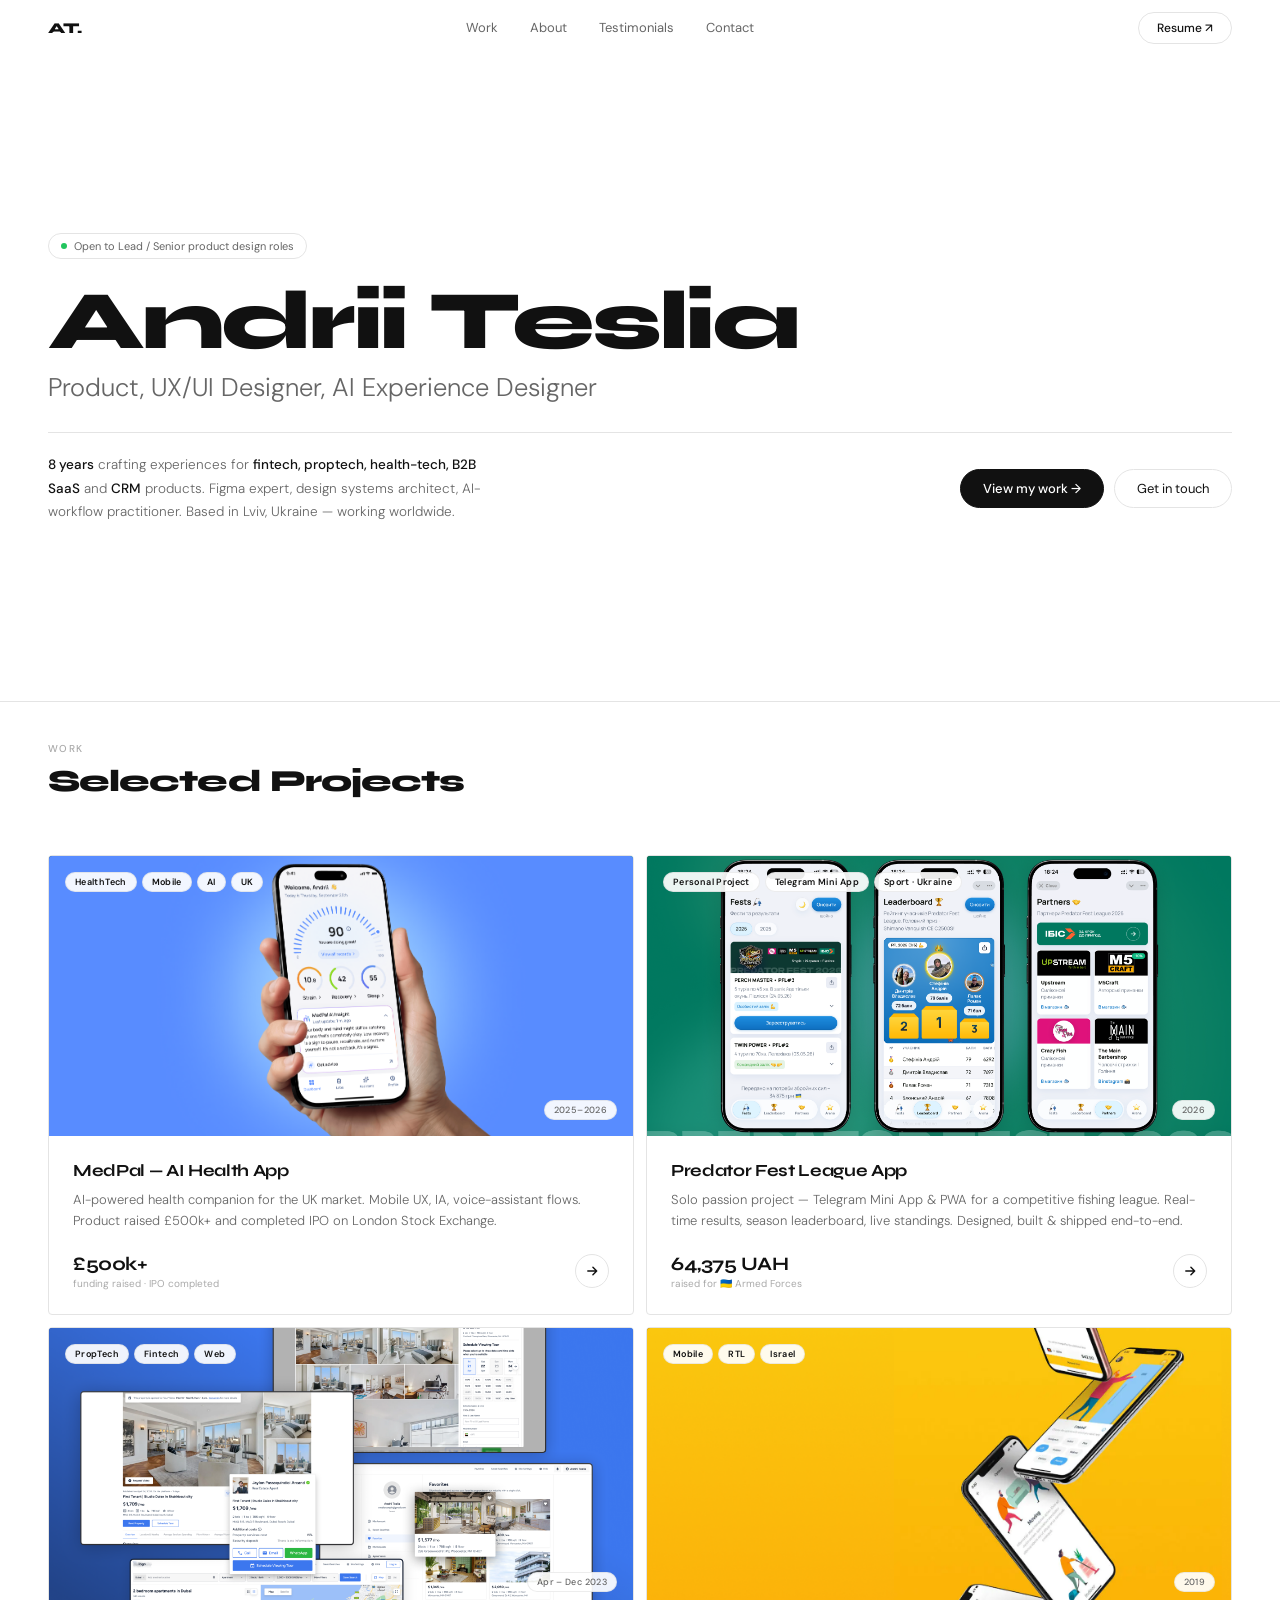
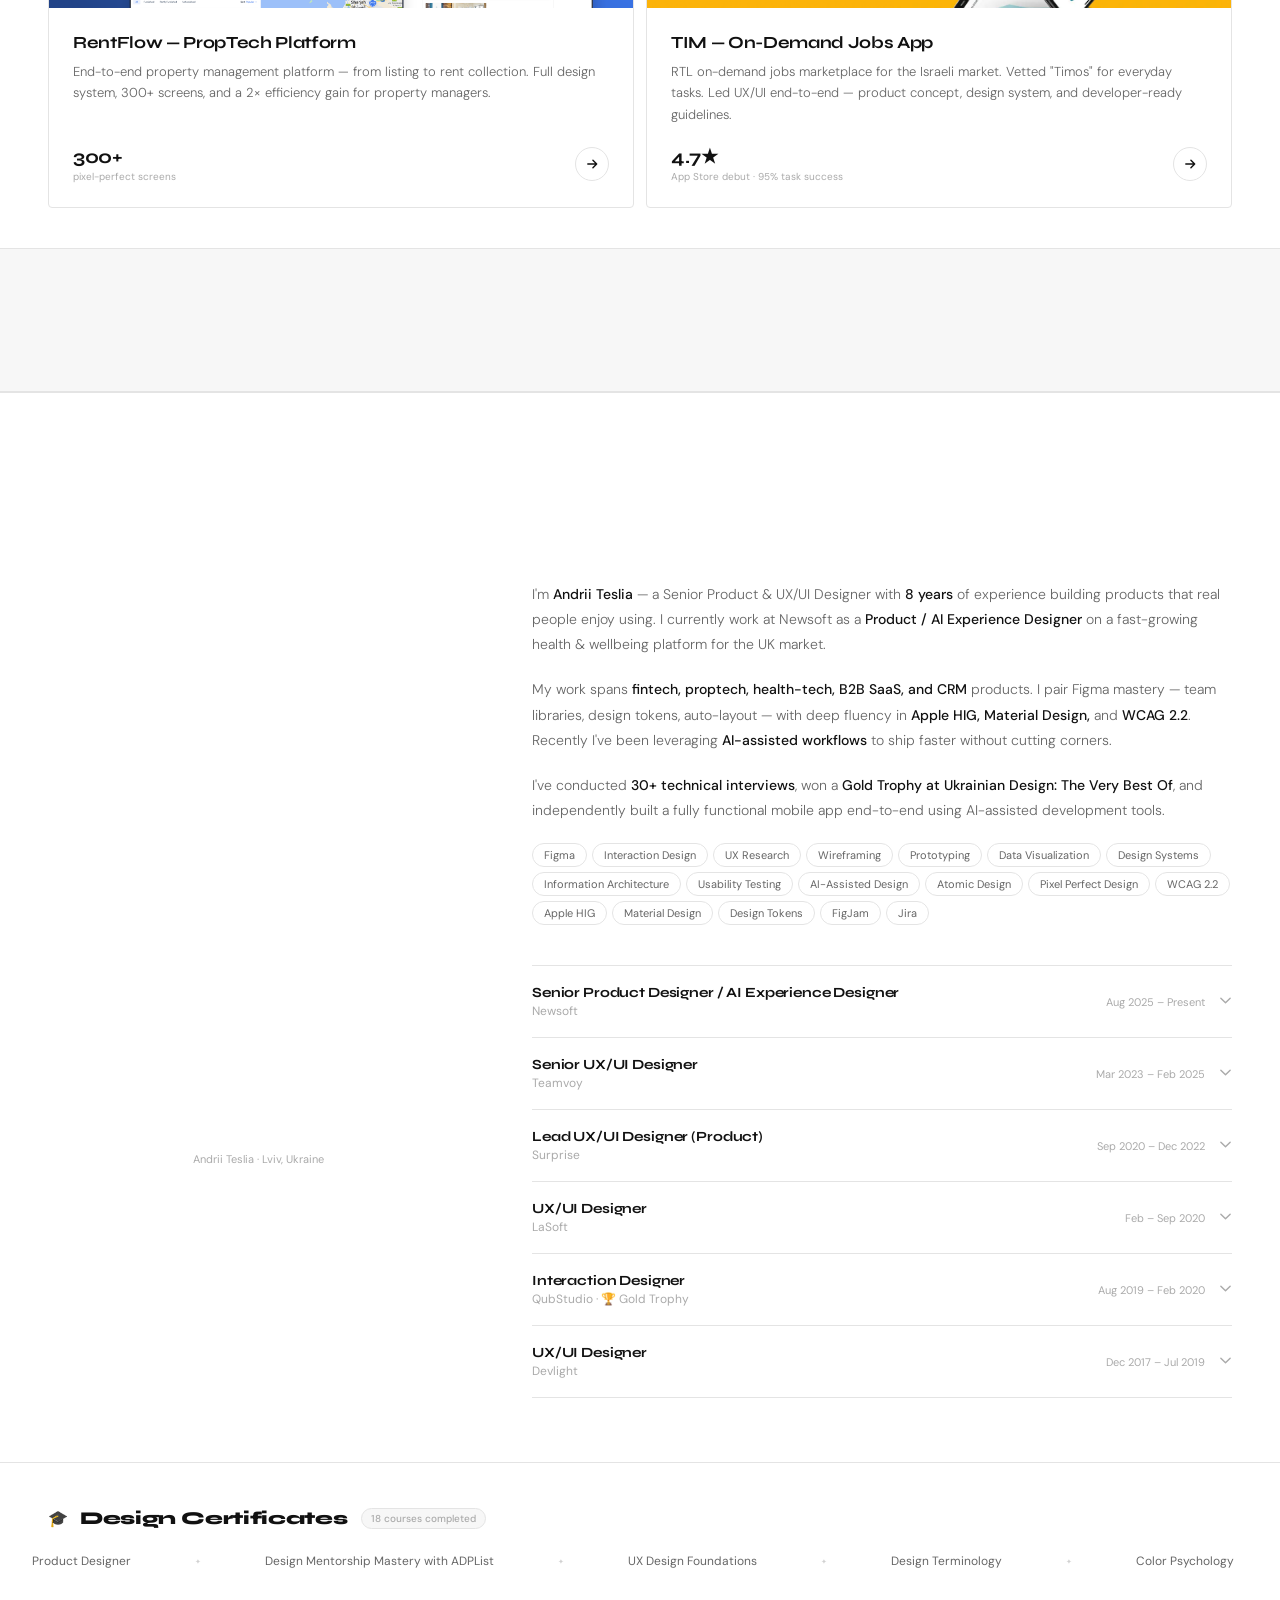
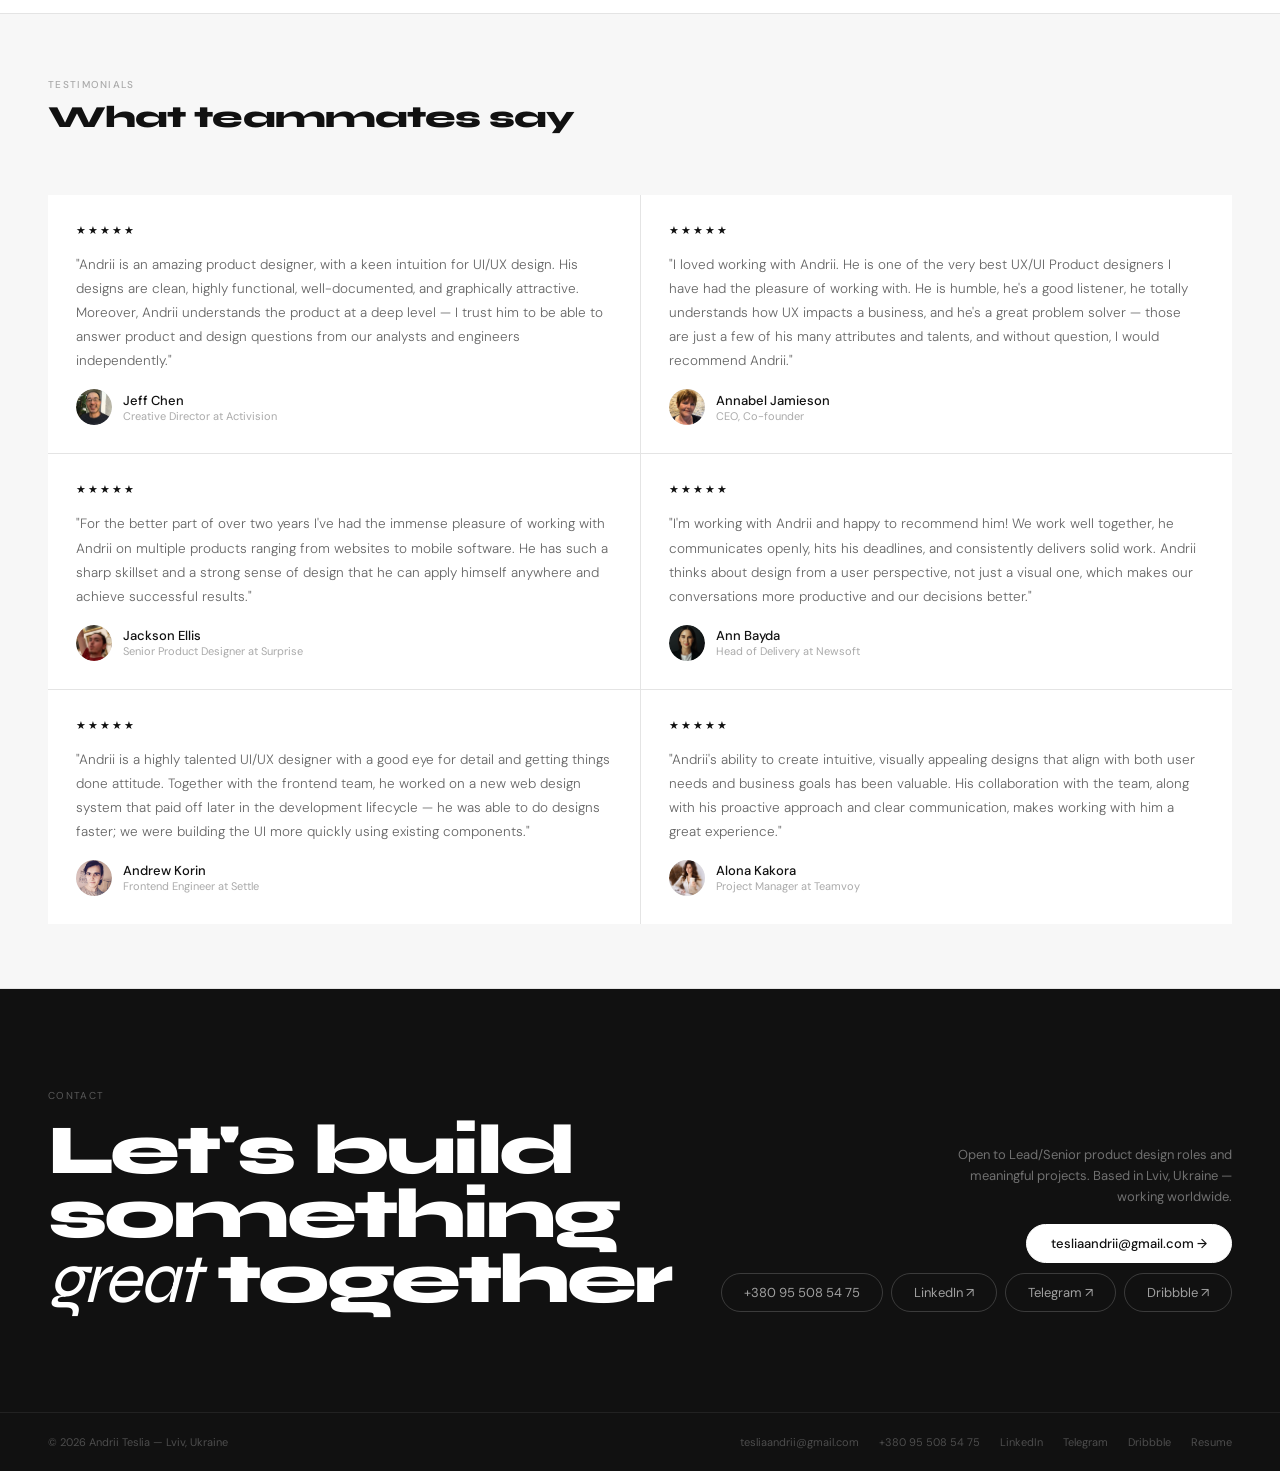
==== commit 5e45a721: "Add files via upload" ====
--- a/index.html
+++ b/index.html
@@ -303,6 +303,14 @@
     .foot-links a { font-size:11px; color:rgba(255,255,255,.25); text-decoration:none; transition:color .2s; }
     .foot-links a:hover { color:#fff; }
     @media(max-width:768px){ .foot-in{padding:20px 24px} }
+
+    /* ── MARQUEE ── */
+    .mq-wrap { overflow:hidden; }
+    .mq-track { display:flex; width:max-content; animation:mq 52s linear infinite; }
+    .mq-item { display:inline-flex; align-items:center; gap:32px; padding:0 32px; font-size:12px; font-weight:400; color:var(--text-2); white-space:nowrap; }
+    .mq-item::after { content:'✦'; font-size:7px; opacity:.3; margin-left:32px; }
+    @keyframes mq { from{transform:translateX(0)} to{transform:translateX(-50%)} }
+    @keyframes mq { from{transform:translateX(0)} to{transform:translateX(-50%)} }
 
     /* ── STATS ── */
     #statsGrid {
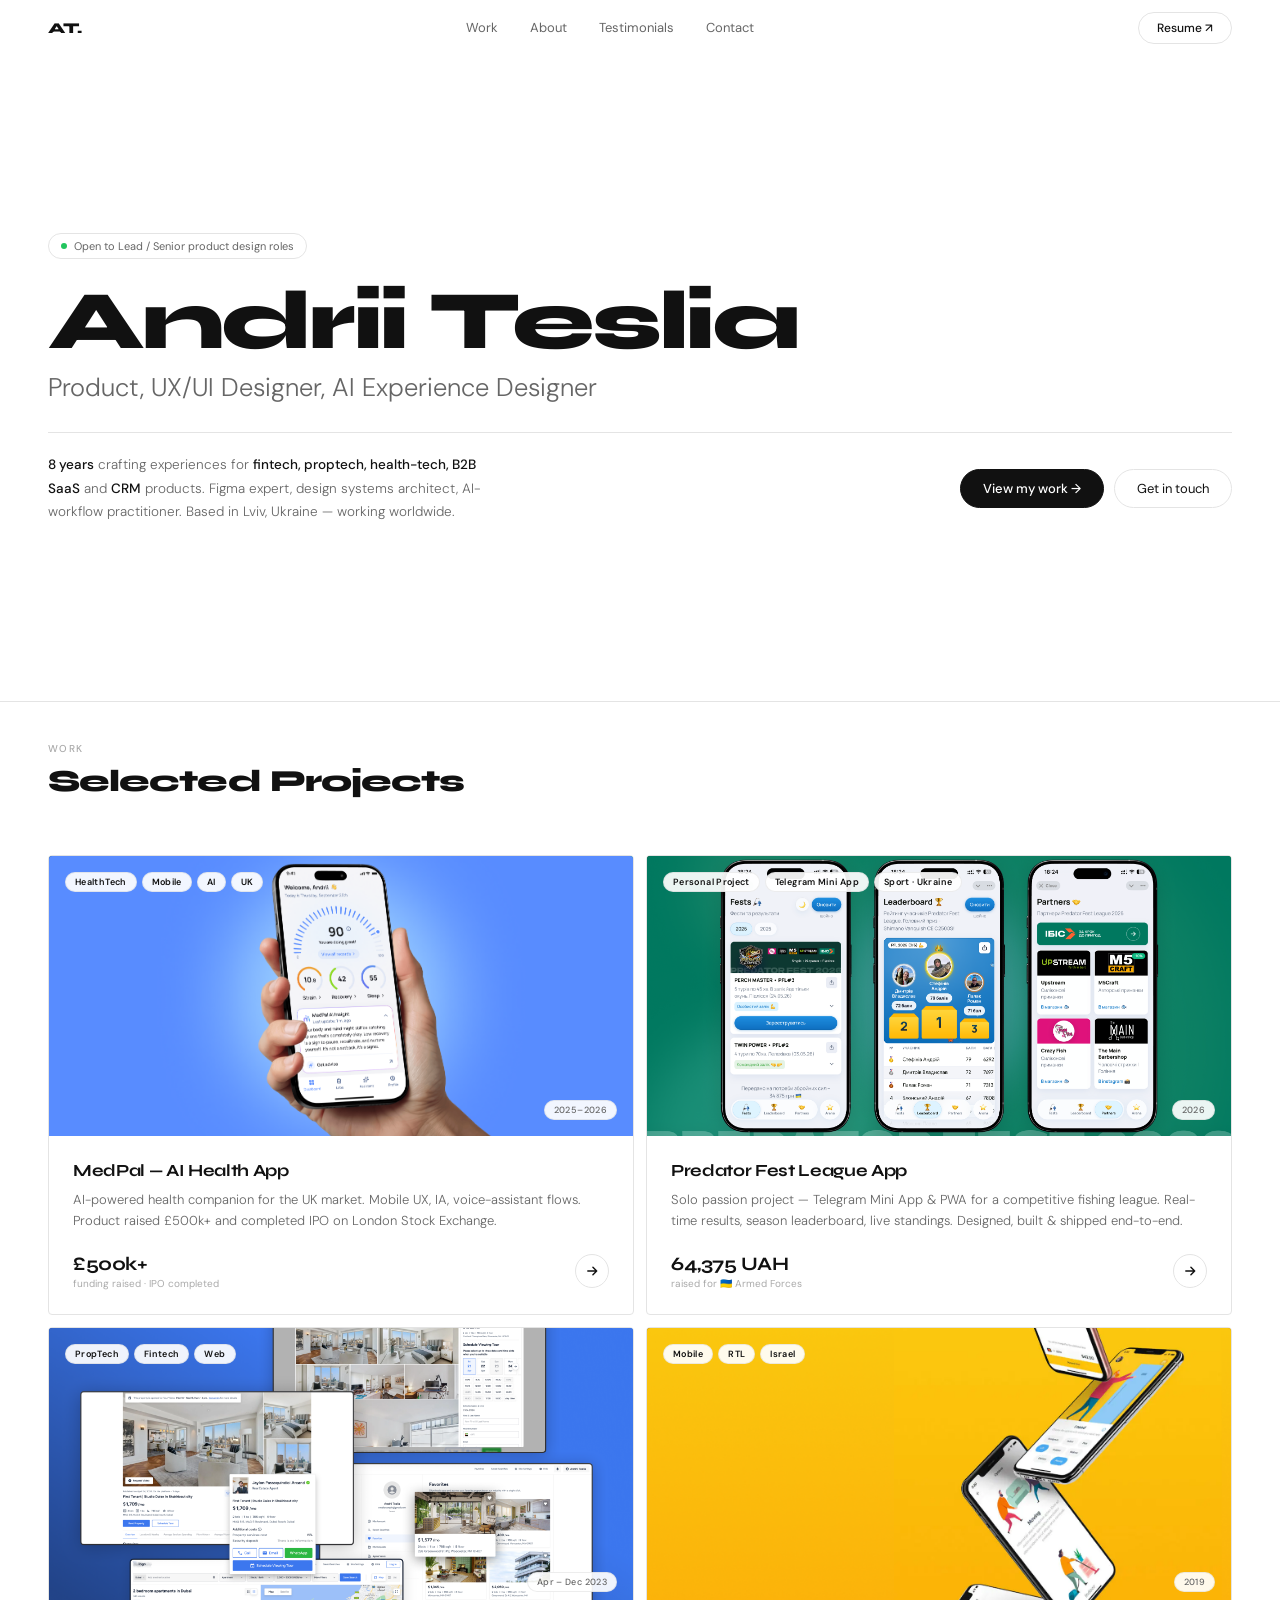
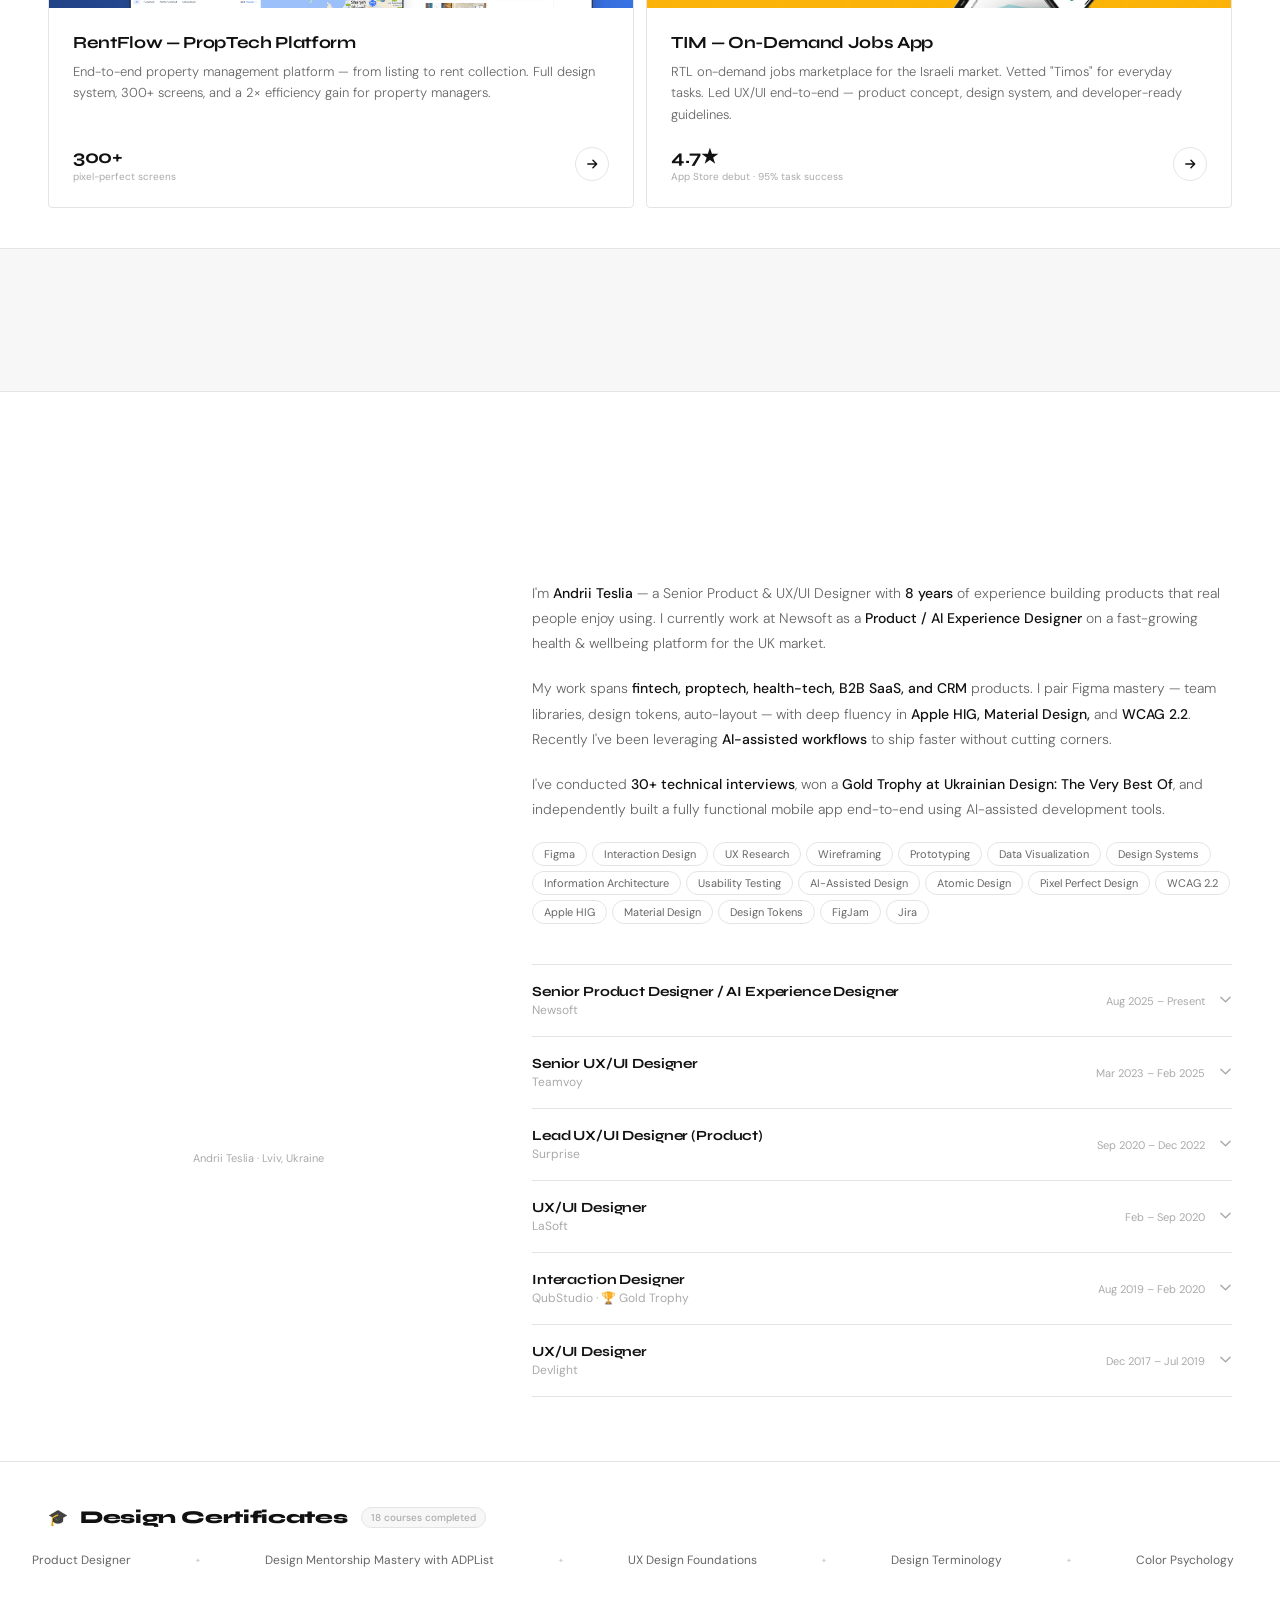
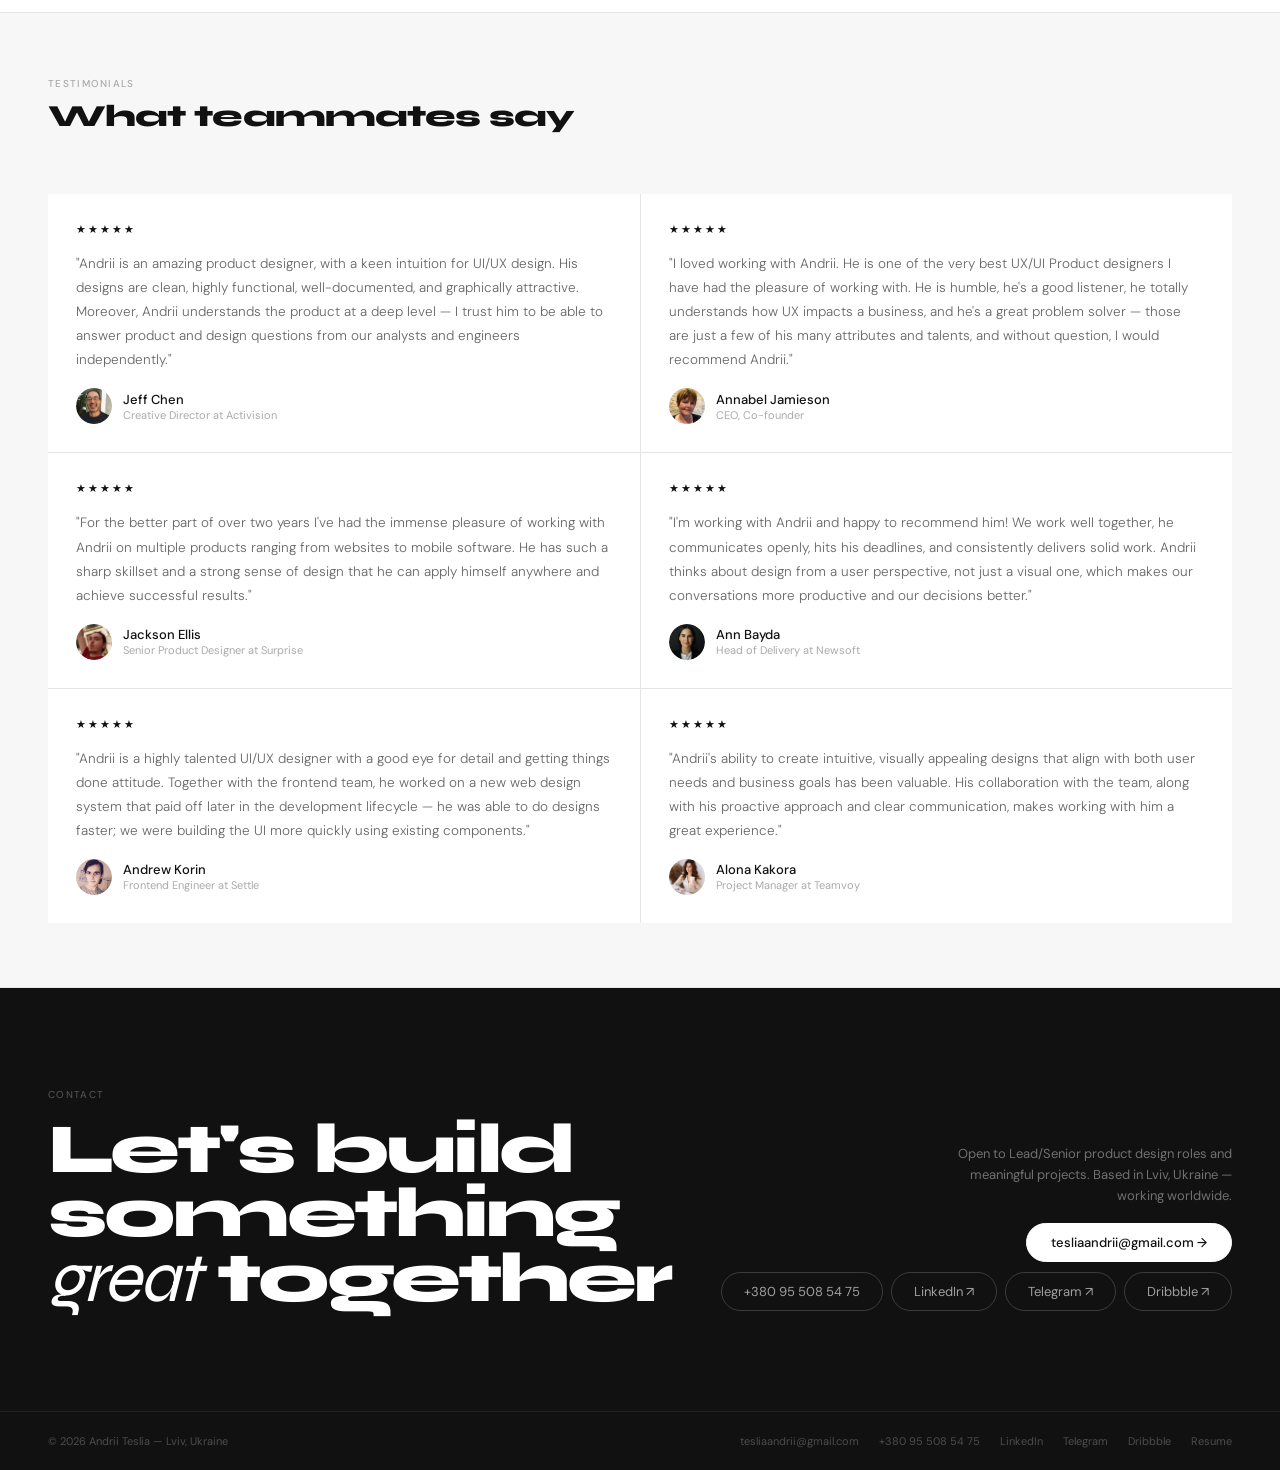
==== commit edec8d8b: "Add files via upload" ====
--- a/index.html
+++ b/index.html
@@ -317,7 +317,6 @@
       max-width:calc(var(--max-w) + var(--pad)*2); margin:0 auto;
       padding:0 var(--pad);
       display:grid; grid-template-columns:repeat(5,1fr);
-      border-bottom:1px solid var(--border);
       background:var(--bg);
     }
     .stat { padding:36px 24px; border-right:1px solid var(--border); display:flex; flex-direction:column; gap:6px; }
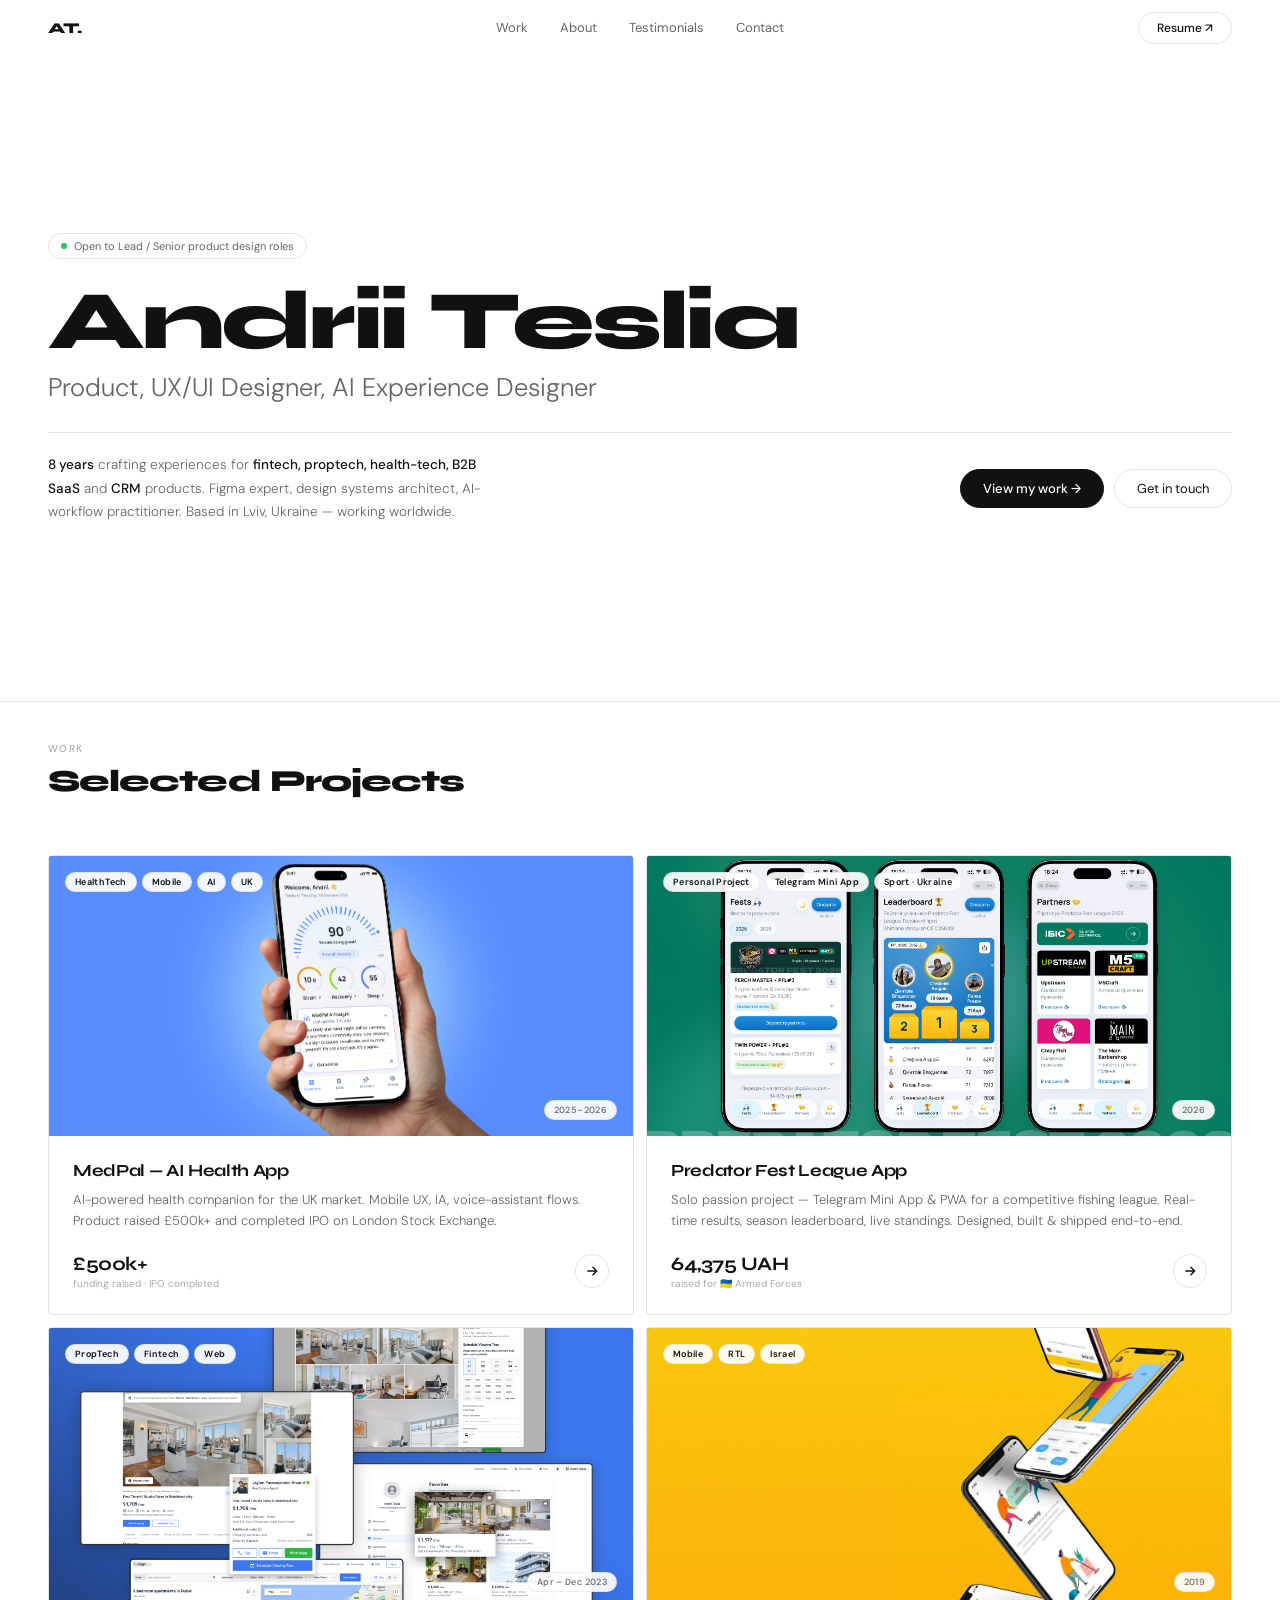
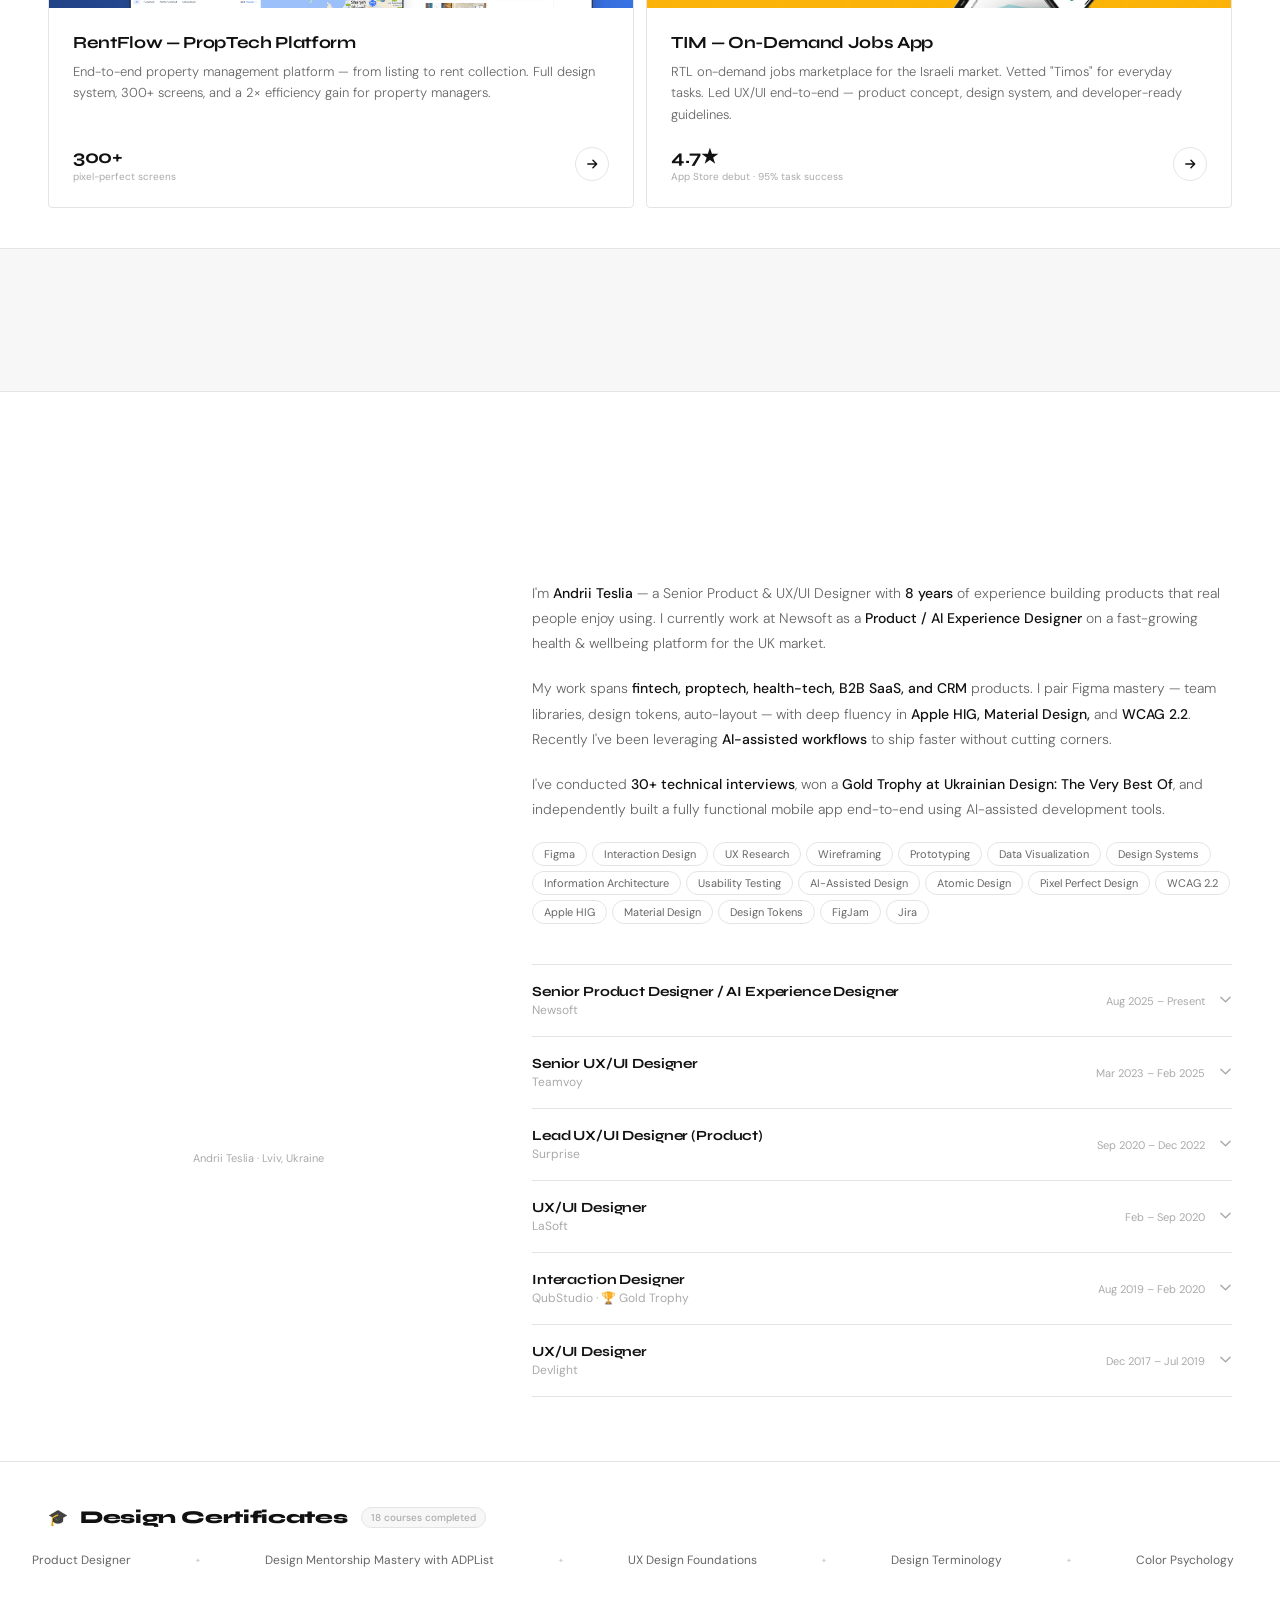
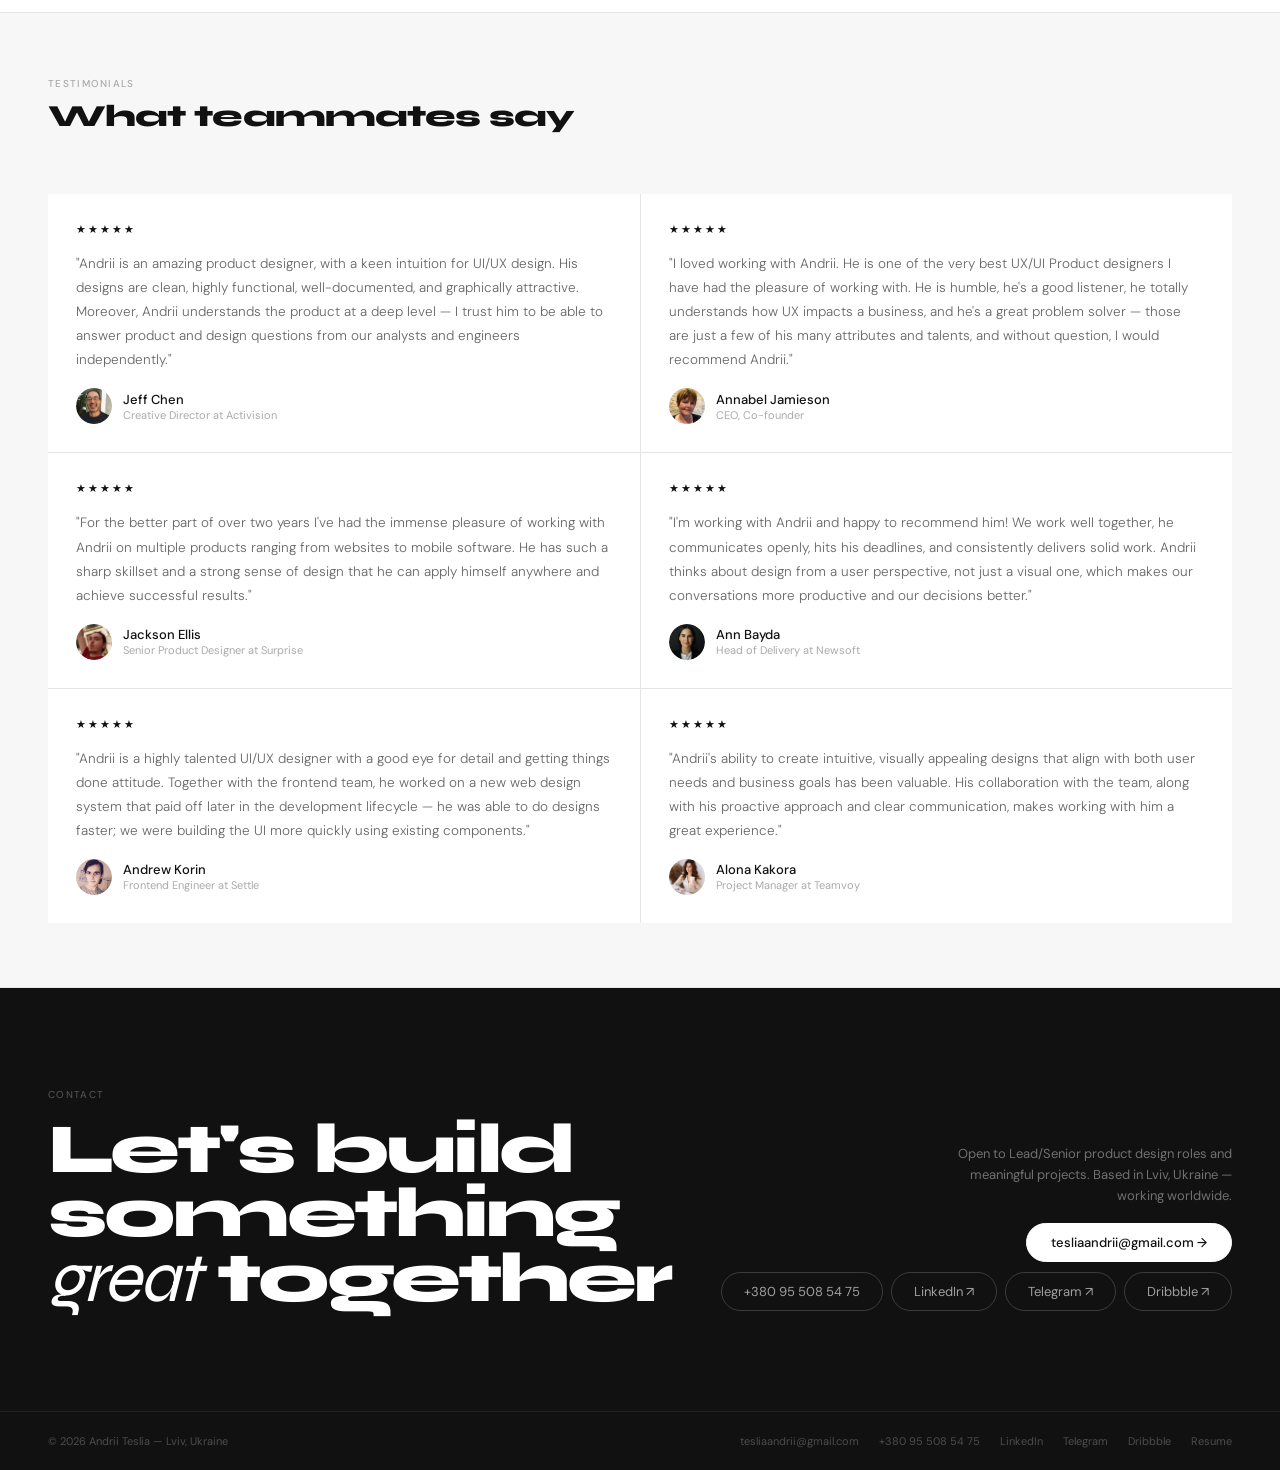
==== commit 82a1648b: "Add files via upload" ====
--- a/index.html
+++ b/index.html
@@ -45,9 +45,10 @@
       max-width: calc(var(--max-w) + var(--pad)*2); margin: 0 auto;
       padding: 0 var(--pad); height: 100%;
       display: flex; align-items: center; justify-content: space-between;
+      position: relative;
     }
     .nav-logo { font-family:'Syne',sans-serif; font-weight:800; font-size:15px; letter-spacing:-.02em; color:var(--text); text-decoration:none; }
-    .nav-links { display:flex; align-items:center; gap:32px; }
+    .nav-links { display:flex; align-items:center; gap:32px; position:absolute; left:50%; transform:translateX(-50%); }
     .nav-links a { font-size:13px; color:var(--text-2); text-decoration:none; transition:color .2s; }
     .nav-links a:hover { color:var(--text); }
     .nav-cta { font-size:12px; font-weight:500; color:var(--text); text-decoration:none; border:1px solid var(--border); padding:7px 18px; border-radius:100px; transition:border-color .2s, background .2s, color .2s; }
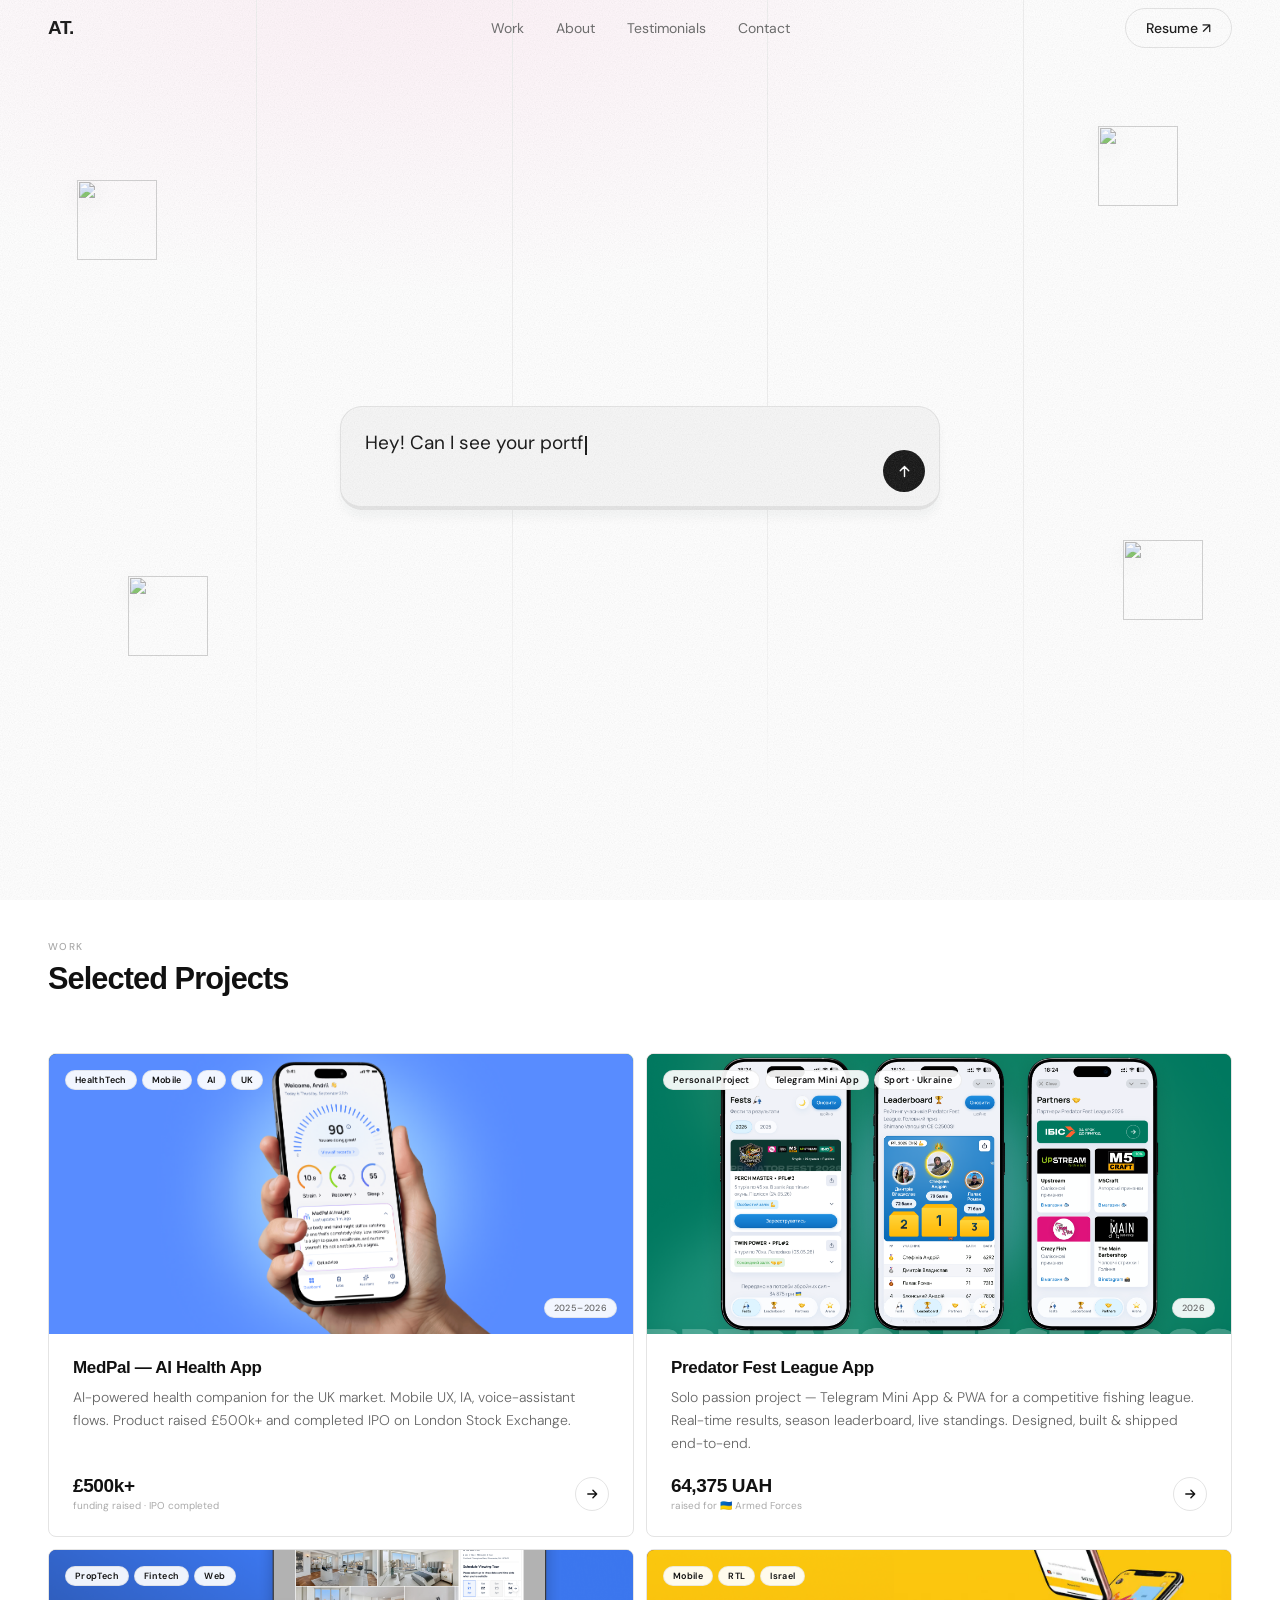
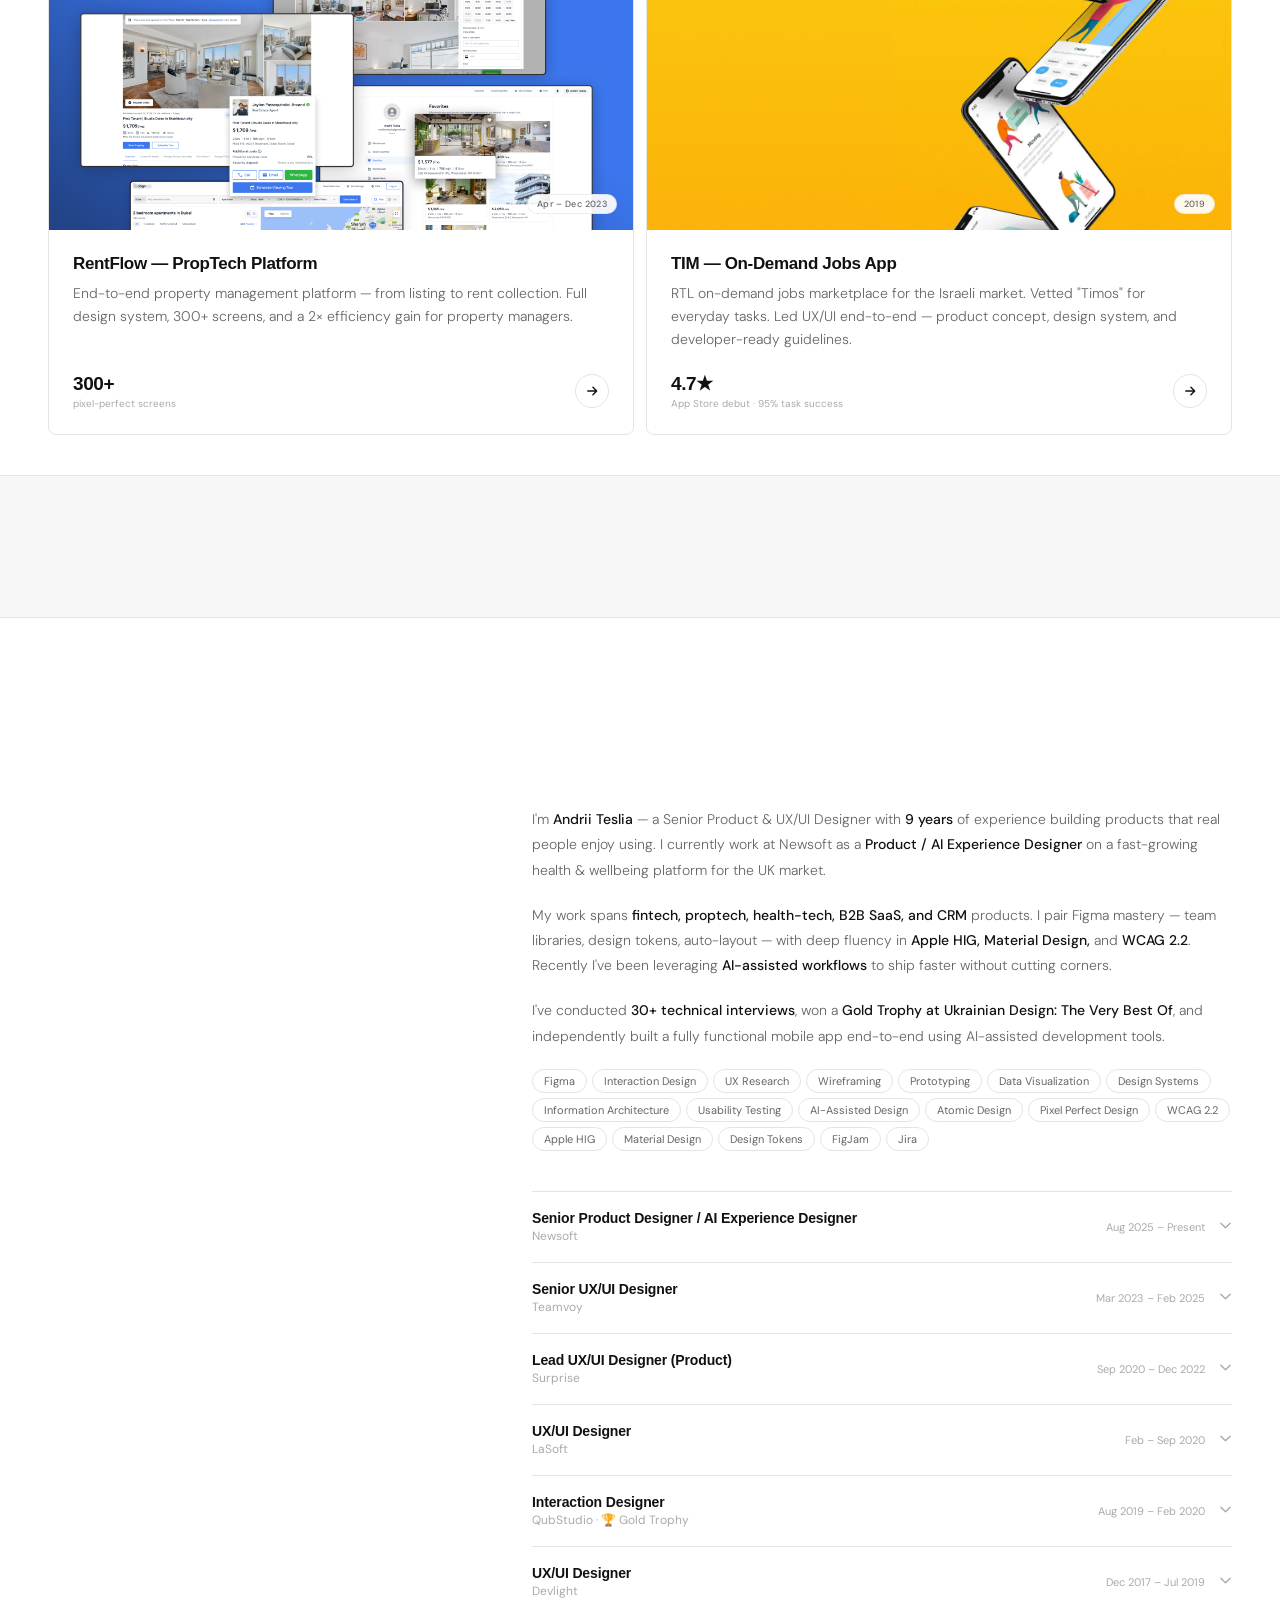
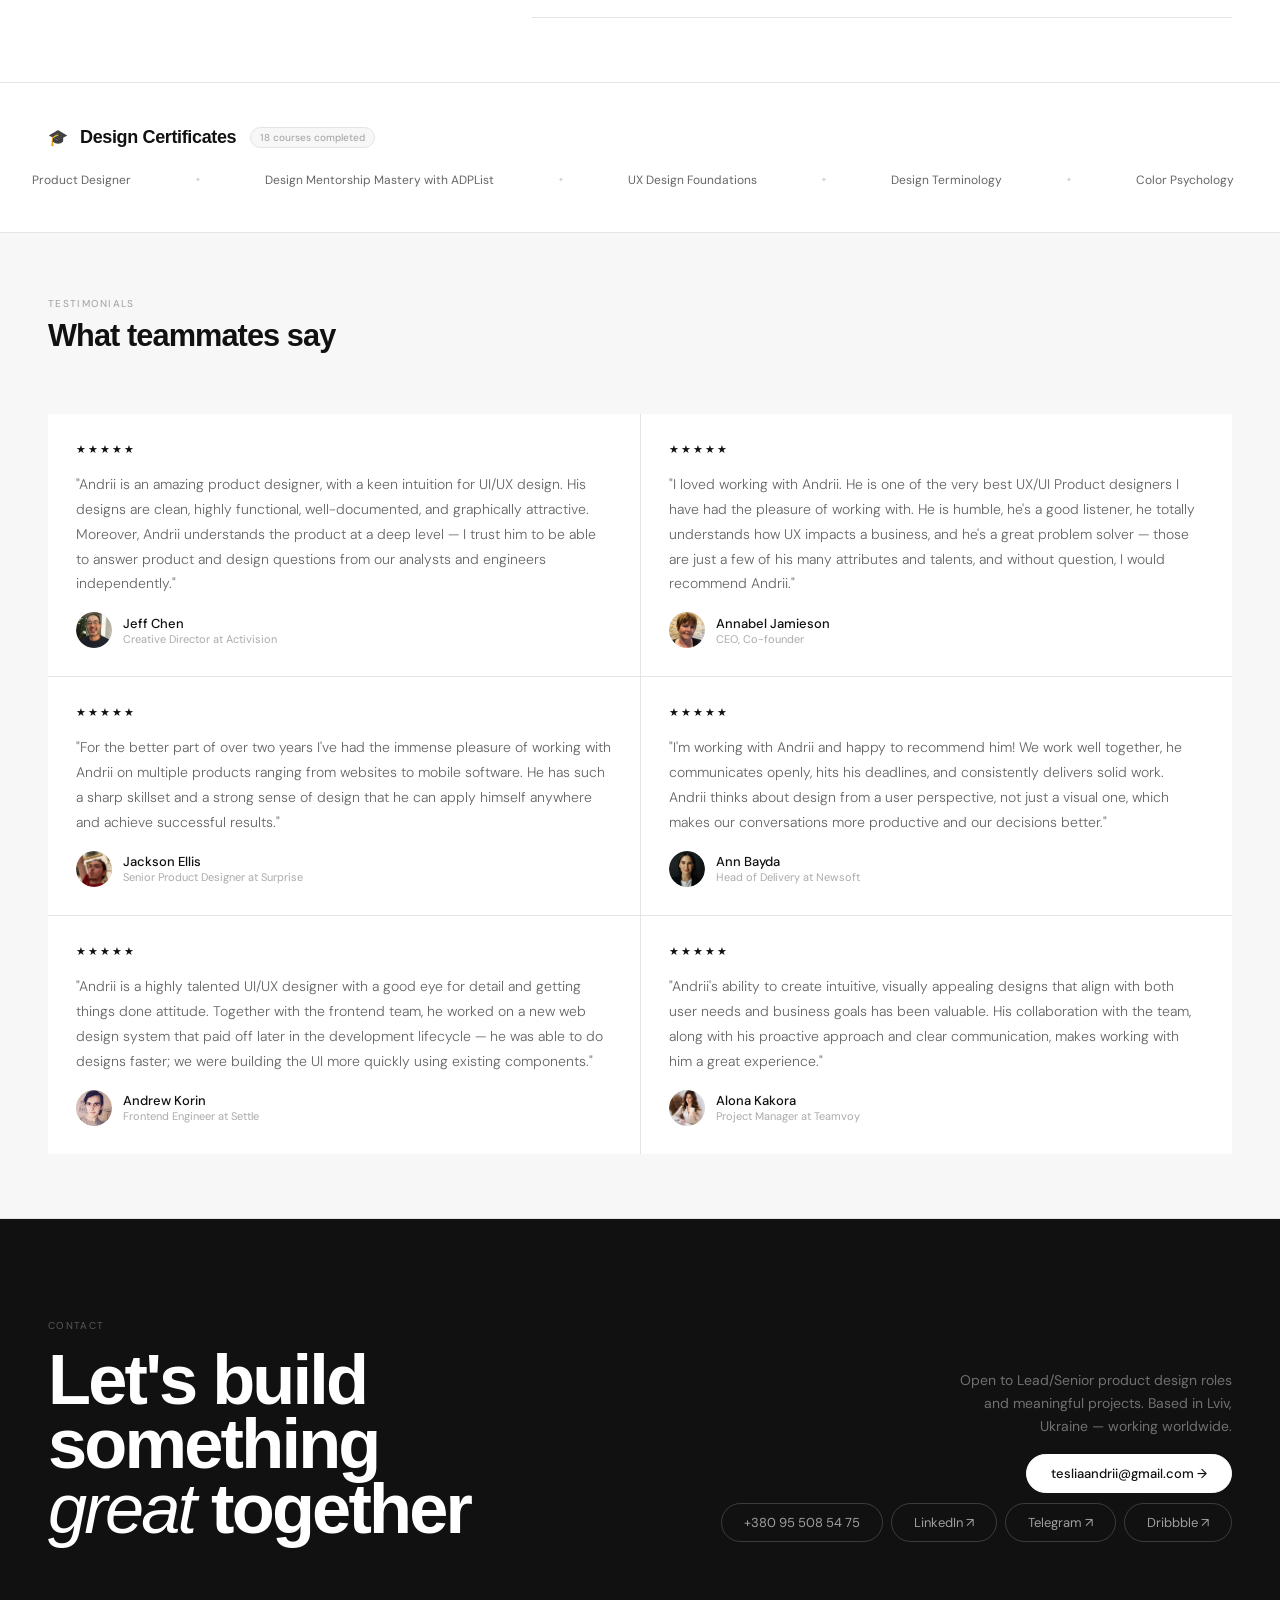
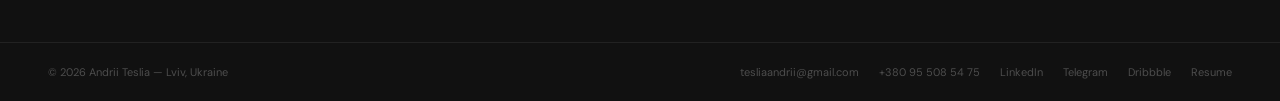
==== commit 30a485aa: "Add files via upload" ====
--- a/index.html
+++ b/index.html
@@ -3,15 +3,27 @@
 <head>
   <meta charset="UTF-8">
   <meta name="viewport" content="width=device-width, initial-scale=1.0">
+  <script>
+    // Flag genuinely short screens once, using the physical screen height
+    // (stable) rather than a live CSS max-height media query — that would
+    // otherwise flip on/off as a mobile browser's address bar collapses
+    // during scroll, visibly jumping the hero's spacing.
+    if(window.screen && window.screen.height && window.screen.height <= 700){
+      document.documentElement.classList.add('short-viewport');
+    }
+  </script>
   <title>Andrii Teslia — Senior Product & UX/UI Designer</title>
-  <meta name="description" content="Senior Product & UX/UI Designer, 8 years, fintech/proptech/healthtech. Lviv, Ukraine.">
+  <meta name="description" content="Senior Product & UX/UI Designer, 9 years, fintech/proptech/healthtech. Lviv, Ukraine.">
   <link rel="icon" type="image/png" sizes="32x32" href="favicon.png">
   <link rel="icon" type="image/png" sizes="16x16" href="favicon.png">
   <link rel="shortcut icon" href="favicon.png">
   <link rel="apple-touch-icon" href="apple-touch-icon.png">
   <link rel="preconnect" href="https://fonts.googleapis.com">
   <link rel="preconnect" href="https://fonts.gstatic.com" crossorigin>
-  <link href="https://fonts.googleapis.com/css2?family=Syne:wght@400;500;600;700;800&family=DM+Sans:ital,opsz,wght@0,9..40,300;0,9..40,400;0,9..40,500;1,9..40,300&display=swap" rel="stylesheet">
+  <link href="https://fonts.googleapis.com/css2?family=DM+Sans:ital,opsz,wght@0,9..40,300;0,9..40,400;0,9..40,500;1,9..40,300&display=swap" rel="stylesheet">
+  <link rel="preconnect" href="https://api.fontshare.com">
+  <link rel="preconnect" href="https://cdn.fontshare.com" crossorigin>
+  <link href="https://api.fontshare.com/v2/css?f[]=outfit@400,500,600,700,800,900&display=swap" rel="stylesheet">
   <style>
     *, *::before, *::after { box-sizing: border-box; margin: 0; padding: 0; }
     :root {
@@ -21,6 +33,7 @@
       --text-2: #666666;
       --text-3: #AAAAAA;
       --border: #E4E4E4;
+      --hero-line: #EFEFEF;
       --nav-h: 56px;
       --max-w: 1200px;
       --pad: 48px;
@@ -28,6 +41,18 @@
     }
     html { scroll-behavior: smooth; }
     body { font-family: 'DM Sans', sans-serif; background: var(--white); color: var(--text); overflow-x: hidden; }
+
+    /* ── film grain overlay: a whisper of noise across the whole page for a
+       hand-crafted, printed feel rather than flat digital color. Self-
+       contained SVG noise (no image request), fixed above everything,
+       pointer-events:none so it never intercepts clicks/hovers. */
+    .grain-overlay {
+      position: fixed; inset: 0; z-index: 9999; pointer-events: none;
+      opacity: .16; mix-blend-mode: normal;
+      background-image: url("data:image/svg+xml,%3Csvg xmlns='http://www.w3.org/2000/svg' width='120' height='120'%3E%3Cfilter id='n'%3E%3CfeTurbulence type='fractalNoise' baseFrequency='0.85' numOctaves='3' stitchTiles='stitch'/%3E%3CfeColorMatrix type='saturate' values='0'/%3E%3C/filter%3E%3Crect width='100%25' height='100%25' filter='url(%23n)'/%3E%3C/svg%3E");
+      background-repeat: repeat; background-size: 120px 120px;
+    }
+    @media (prefers-reduced-transparency: reduce) { .grain-overlay { display: none; } }
 
     /* ── NAV ── */
     nav {
@@ -37,9 +62,15 @@
       border-bottom: 1px solid transparent;
     }
     nav.scrolled-light {
-      background: rgba(255,255,255,0.94);
-      backdrop-filter: blur(16px); -webkit-backdrop-filter: blur(16px);
-      border-bottom-color: var(--border);
+      /* intentionally no background/blur here — the nav stays transparent
+         the whole time it's over the hero, so it doesn't visually cut the
+         hero's top tint with a flat white bar */
+    }
+    nav.menu-open {
+      /* while the mobile menu is open, fill the nav strip white so it
+         matches the white mobile-menu panel below it instead of showing
+         the hero's tint through a transparent bar */
+      background: var(--white);
     }
     .nav-in {
       max-width: calc(var(--max-w) + var(--pad)*2); margin: 0 auto;
@@ -47,11 +78,17 @@
       display: flex; align-items: center; justify-content: space-between;
       position: relative;
     }
-    .nav-logo { font-family:'Syne',sans-serif; font-weight:800; font-size:15px; letter-spacing:-.02em; color:var(--text); text-decoration:none; }
+    .nav-logo { font-family:'Outfit',sans-serif; font-weight:700; font-size:19px; letter-spacing:-.02em; color:var(--text); text-decoration:none; }
     .nav-links { display:flex; align-items:center; gap:32px; position:absolute; left:50%; transform:translateX(-50%); }
-    .nav-links a { font-size:13px; color:var(--text-2); text-decoration:none; transition:color .2s; }
+    .nav-links a { position:relative; font-size:14px; color:var(--text-2); text-decoration:none; transition:color .2s; }
+    .nav-links a::after {
+      content:''; position:absolute; left:0; bottom:-6px; width:100%; height:1px;
+      background:var(--text); transform-origin:left; transform:scaleX(0);
+      transition:transform .35s cubic-bezier(.22,1,.36,1);
+    }
     .nav-links a:hover { color:var(--text); }
-    .nav-cta { font-size:12px; font-weight:500; color:var(--text); text-decoration:none; border:1px solid var(--border); padding:7px 18px; border-radius:100px; transition:border-color .2s, background .2s, color .2s; }
+    .nav-links a:hover::after { transform:scaleX(1); }
+    .nav-cta { display:inline-flex; align-items:center; justify-content:center; height:40px; font-size:14px; font-weight:500; color:var(--text); text-decoration:none; border:1px solid var(--border); padding:0 20px; border-radius:100px; transition:border-color .2s, background .2s, color .2s; }
     .nav-cta:hover { border-color:var(--text); }
     .nav-burger { display:none; background:none; border:none; cursor:pointer; flex-direction:column; gap:5px; padding:4px; }
     .nav-burger span { display:block; width:20px; height:1.5px; background:var(--text); transition:transform .25s, opacity .2s; }
@@ -65,7 +102,7 @@
 
     /* ── FLOATING PILL ── */
     .nav-pill {
-      display:flex; position:fixed; top:12px; left:50%;
+      display:flex; position:fixed; top:12px; left:50%; height:40px; min-height:40px;
       transform:translateX(-50%) translateY(-10px);
       z-index:201;
       background:rgba(255,255,255,0.88);
@@ -79,13 +116,14 @@
     .nav-pill.visible { opacity:1; visibility:visible; pointer-events:auto; transform:translateX(-50%) translateY(0); }
     .nav-pill-logo { width:28px; height:28px; border-radius:50%; overflow:hidden; flex-shrink:0; margin-right:2px; }
     .nav-pill-logo img { width:100%; height:100%; object-fit:cover; }
-    .nav-pill-links { display:flex; align-items:center; gap:0; }
-    .nav-pill-links a { font-size:12px; color:var(--text-2); text-decoration:none; padding:5px 11px; border-radius:100px; transition:background .2s, color .2s; }
+    .nav-pill-links { display:flex; align-items:center; gap:0; height:100%; }
+    .nav-pill-links a { display:inline-flex; align-items:center; height:100%; font-size:14px; color:var(--text-2); text-decoration:none; padding:0 12px; border-radius:100px; transition:background .2s, color .2s; }
     .nav-pill-links a:hover { background:var(--bg); color:var(--text); }
-    .nav-pill-cta { display:inline-flex; align-items:center; font-size:12px; font-weight:500; background:var(--text); color:#fff; padding:6px 16px; border-radius:100px; text-decoration:none; margin-left:2px; transition:opacity .2s; }
+    .nav-pill-cta { display:inline-flex; align-items:center; height:100%; font-size:14px; font-weight:500; background:var(--text); color:#fff; padding:0 18px; border-radius:100px; text-decoration:none; margin-left:2px; transition:opacity .2s; }
     .nav-pill-cta:hover { opacity:.75; }
-    .nav-pill-contact-mob { display:none; font-size:12px; color:var(--text-2); text-decoration:none; padding:5px 11px; border-radius:100px; }
+    .nav-pill-contact-mob { display:none; align-items:center; height:100%; font-size:14px; color:var(--text-2); text-decoration:none; padding:0 12px; border-radius:100px; }
     @media(max-width:768px){
+      .nav-pill { height:48px; min-height:48px; }
       .nav-pill-links { display:none; }
       .nav-pill-contact-mob { display:inline-flex; }
       .nav-pill-cta { white-space:nowrap; }
@@ -96,86 +134,229 @@
     /* ── MOBILE MENU ── */
     .mobile-menu { display:none; position:fixed; top:var(--nav-h); left:0; right:0; bottom:0; background:#fff; z-index:199; padding:32px 24px; flex-direction:column; }
     .mobile-menu.open { display:flex; }
-    .mobile-menu a { font-family:'Syne',sans-serif; font-size:22px; font-weight:700; color:var(--text); text-decoration:none; padding:18px 0; border-bottom:1px solid var(--border); }
+    .mobile-menu a { font-family:'Outfit',sans-serif; font-size:22px; font-weight:700; color:var(--text); text-decoration:none; padding:18px 0; border-bottom:1px solid var(--border); }
     .mobile-menu a:last-child { border-bottom:none; }
 
     /* ── HERO ── */
-    /* Hero takes ~78vh so the work grid peeks from below */
+    /* Full-viewport hero — an AI-chat intro animation resolves into the main hero content */
     .hero {
-      height: 78vh;
-      min-height: 480px;
-      max-height: 760px;
-      padding-top: var(--nav-h);
-      display: flex; flex-direction: column; justify-content: center;
+      height: 100vh;
+      /* svh (small viewport height) instead of dvh: dvh recalculates live as
+         the mobile browser's address bar collapses/expands during scroll,
+         which resizes the hero mid-scroll and makes the page content jump.
+         svh is fixed to the smallest possible viewport, so the hero's size
+         never changes while scrolling — no jump, just a hair of extra
+         white space below it once the address bar hides. */
+      height: 100svh;
       position: relative; overflow: hidden;
-      border-bottom: 1px solid var(--border);
     }
     .hero-in {
-      max-width: calc(var(--max-w) + var(--pad)*2); margin: 0 auto;
-      padding: 0 var(--pad); width: 100%;
-    }
-
-    /* top row */
-    .hero-top {
-      display: flex; justify-content: space-between; align-items: flex-start;
-      margin-bottom: 28px;
-    }
-    .hero-badge {
-      display:inline-flex; align-items:center; gap:7px;
-      font-size:11px; color:var(--text-2);
-      border:1px solid var(--border); padding:5px 12px; border-radius:100px;
-      margin-bottom:24px;
-      opacity:0; animation:fadeIn .5s .2s forwards;
-    }
+      position: absolute;
+      inset: var(--nav-h) 40px 40px 40px;
+    }
+    .hero-stage { position:relative; width:100%; height:100%; }
+
+    /* ── decorative background: editorial column grid + a whisper of color ── */
+    .hero-grid {
+      position:absolute; inset:0; z-index:0; pointer-events:none; overflow:hidden;
+    }
+    .hero-grid-glow {
+      position:absolute; top:0; left:0; right:0; height:55%;
+      background: radial-gradient(ellipse 900px 420px at 32% 0%, rgba(236,72,153,.07), transparent 70%);
+    }
+    .hero-grid-cols {
+      position:absolute; inset:0;
+      max-width:calc(var(--max-w) + var(--pad)*2); margin:0 auto;
+      background-image:
+        linear-gradient(var(--hero-line) 0 0),
+        linear-gradient(var(--hero-line) 0 0),
+        linear-gradient(var(--hero-line) 0 0),
+        linear-gradient(var(--hero-line) 0 0);
+      background-size: 1px 100%;
+      background-repeat: no-repeat;
+      background-position: 20% 0, 40% 0, 60% 0, 80% 0;
+      /* fade the lines out as they approach the bottom of the hero, so they
+         extinguish before hitting the projects section instead of ending
+         in a hard cut */
+      mask-image: linear-gradient(to bottom, black 0%, black 55%, transparent 92%);
+      -webkit-mask-image: linear-gradient(to bottom, black 0%, black 55%, transparent 92%);
+    }
+    @media(max-width:768px){
+      .hero-grid-cols {
+        background-position: 25% 0, 50% 0, 75% 0, 200% 0; /* 4th line pushed off-screen: 3 lines / 4 cols reads better narrow */
+      }
+    }
+
+    /* ── floating tool icons: slow, gentle levitation in the hero's side
+       gutters (the empty columns outside the text block), never over the
+       center content. Hidden below 1024px — there's no spare gutter width
+       on tablet/mobile and they'd just clutter the badge/title stack.
+       Split into two layers: .hero-floater-wrap is the positioned, mouse-
+       interactive layer that JS nudges away from the cursor (transform:
+       translate), and .hero-floater is the inner layer that runs the
+       float/rotate keyframe loop — two elements so the "flee" offset and
+       the ambient animation can both drive `transform` without fighting. */
+    .hero-floater-wrap {
+      position:absolute; width:80px; height:80px; pointer-events:auto;
+      transition: transform .4s cubic-bezier(.22,1,.36,1);
+      will-change: transform;
+    }
+    .hero-floater {
+      width:100%; height:100%;
+      animation: heroFloat 8s ease-in-out infinite;
+      filter: drop-shadow(0 6px 14px rgba(0,0,0,.08));
+      transition: opacity .35s ease;
+    }
+    .hero-floater img { width:100%; height:100%; display:block; object-fit:contain; pointer-events:none; }
+    @keyframes heroFloat {
+      0%, 100% { transform: translateY(0) rotate(var(--rot-a)); }
+      50%      { transform: translateY(var(--float-y, -16px)) rotate(var(--rot-b)); }
+    }
+    @media(max-width:1024px){
+      .hero-floaters { display:none; }
+    }
+    @media (prefers-reduced-motion: reduce) {
+      .hero-floater { animation:none; }
+    }
+    .hero-chat, .hero-final {
+      position:absolute; inset:0;
+      display:flex; flex-direction:column; align-items:center; justify-content:center;
+      text-align:center; padding:0;
+    }
+    .hero-chat { transition: opacity .5s cubic-bezier(.22,1,.36,1), transform .5s cubic-bezier(.22,1,.36,1); }
+    .hero-chat.fade-out { opacity:0; transform:translateY(-14px) scale(.98); pointer-events:none; }
+    .hero-final { opacity:0; visibility:hidden; transition: opacity .4s ease, visibility .4s; pointer-events:none; }
+    .hero-final.visible { opacity:1; visibility:visible; pointer-events:auto; }
+
     .badge-dot { width:6px; height:6px; background:#22C55E; border-radius:50%; animation:pulse 2s infinite; }
     @keyframes pulse { 0%,100%{opacity:1;transform:scale(1)} 50%{opacity:.5;transform:scale(.8)} }
 
-    /* big title — only name in Syne */
-    .hero-title {
-      margin-bottom: 12px;
-    }
-    .hero-name {
-      font-family:'Syne',sans-serif;
-      font-size: clamp(44px, 6.5vw, 96px);
-      font-weight:800; line-height:.92; letter-spacing:-.04em;
-      color:var(--text); display:block;
-    }
-    .hero-name .line { overflow:hidden; padding-bottom:.08em; margin-bottom:-.08em; }
-    .hero-role {
-      font-family:'DM Sans',sans-serif;
-      font-size: clamp(17px, 2vw, 26px);
-      font-weight:300; line-height:1.2; letter-spacing:0;
-      color:var(--text-2); display:block;
-      margin-top:14px; margin-bottom:28px;
-      opacity:0; animation:fadeIn .6s .4s forwards;
-    }
-    .word { display:inline-block; opacity:0; transform:translateY(105%); animation:wordUp .7s cubic-bezier(.22,1,.36,1) forwards; }
-    .w1{animation-delay:.1s}.w2{animation-delay:.18s}.w3{animation-delay:.26s}
-    @keyframes wordUp { to { opacity:1; transform:translateY(0); } }
-
-    /* bottom row */
-    .hero-bottom {
-      display:flex; justify-content:space-between; align-items:center; gap:32px;
-      padding-top:20px; border-top:1px solid var(--border);
-      opacity:0; animation:fadeIn .6s .55s forwards;
-    }
-    .hero-desc { font-size:13.5px; line-height:1.75; color:var(--text-2); font-weight:300; max-width:440px; }
-    .hero-desc strong { color:var(--text); font-weight:500; }
-    .hero-actions { display:flex; gap:10px; flex-shrink:0; }
-
-    .btn-fill { display:inline-flex; align-items:center; gap:6px; background:var(--text); color:#fff; font-family:'DM Sans',sans-serif; font-size:13px; font-weight:500; padding:10px 22px; border-radius:100px; text-decoration:none; border:1px solid var(--text); transition:background .2s, color .2s; }
+    /* ── chat intro widget ── */
+    /* .chat-anchor holds ONLY the card in normal flow; bubbles are absolutely
+       anchored above it so the card itself never shifts position. */
+    .chat-anchor { position:relative; width:100%; max-width:600px; }
+    .chat-bubbles { position:absolute; left:0; right:0; bottom:calc(100% + 26px); display:flex; flex-direction:column; gap:10px; }
+    .chat-bubble {
+      align-self:flex-start; max-width:80%; padding:11px 18px; border-radius:18px;
+      font-family:'DM Sans',sans-serif; font-size:14px; line-height:1.45; text-align:left;
+      opacity:0; transform:translateY(10px);
+      transition: opacity .45s cubic-bezier(.22,1,.36,1), transform .45s cubic-bezier(.22,1,.36,1);
+    }
+    .chat-bubble.show { opacity:1; transform:translateY(0); }
+    .chat-bubble.user { align-self:flex-end; background:#2F6FED; color:#fff; border-bottom-right-radius:5px; white-space:pre-line; }
+    .chat-bubble.reply { align-self:flex-start; background:var(--text); color:#fff; border-bottom-left-radius:5px; }
+    .thinking-dots { display:inline-flex; align-items:center; gap:4px; padding:3px 2px; }
+    .thinking-dots span { width:6px; height:6px; border-radius:50%; background:currentColor; opacity:.35; animation:thinkingPulse 1.1s ease-in-out infinite; }
+    .thinking-dots span:nth-child(2) { animation-delay:.15s; }
+    .thinking-dots span:nth-child(3) { animation-delay:.3s; }
+    @keyframes thinkingPulse { 0%,80%,100%{ opacity:.3; transform:scale(.8); } 40%{ opacity:1; transform:scale(1); } }
+
+    .chat-card {
+      background:var(--bg); border:1px solid var(--border); border-bottom-width:4px; border-radius:22px;
+      box-shadow: 0 8px 8px rgba(15,40,62,.04);
+      padding:22px 64px 22px 24px; position:relative;
+      opacity:0; transform:translateY(14px) scale(.98);
+      transition: opacity .5s cubic-bezier(.22,1,.36,1), transform .5s cubic-bezier(.22,1,.36,1);
+    }
+    .chat-card.show { opacity:1; transform:translateY(0) scale(1); }
+    .chat-card-text {
+      font-family:'DM Sans',sans-serif; font-size:clamp(15px,2vw,19px); line-height:1.45;
+      color:var(--text); text-align:left; white-space:pre-line;
+      min-height:2.9em; /* reserve space for 2 lines up front so the card never resizes while typing */
+    }
+    .chat-placeholder { color:var(--text-3); }
+    .chat-caret { display:inline-block; width:2px; height:1em; background:var(--text); margin-left:2px; vertical-align:text-bottom; animation:caretBlink .9s step-end infinite; }
+    @keyframes caretBlink { 50% { opacity:0; } }
+    .chat-send {
+      position:absolute; right:14px; bottom:14px; width:42px; height:42px; border-radius:50%;
+      background:var(--text); border:none; color:#fff; display:flex; align-items:center; justify-content:center;
+      transition: transform .15s ease;
+    }
+    .chat-send.pulse { transform:scale(.85); }
+
+    /* ── final hero content ── */
+    /* badge, title and below-content are all normal-flow children of the
+       centered flex column, and their FULL real height is reserved from the
+       very first frame (only opacity/transform animate, never height/grid-rows).
+       That keeps the whole stack's total height constant throughout the reveal,
+       so justify-content:center on .hero-final always centers the true visual
+       block — no drift toward the bottom on short/ultra-wide viewports, and no
+       "rise" as pieces fade in, since nothing ever changes size. */
+    .hf-badge {
+      display:inline-flex; align-items:center; gap:7px; margin-bottom:22px;
+      font-size:11px; color:var(--text-2); background:var(--white);
+      border:1px solid var(--border); padding:5px 12px; border-radius:100px;
+      opacity:0; transform:translateY(8px);
+      transition: opacity .5s ease, transform .5s ease;
+      transition-delay:.32s; /* appears together with the CTA buttons */
+    }
+    .hf-badge.show { opacity:1; transform:translateY(0); }
+    @media(min-width:769px){
+      .hf-badge { height:32px; padding:0 16px; font-size:13px; }
+    }
+    .hf-title {
+      font-family:'Outfit',sans-serif; font-weight:700;
+      font-size: clamp(30px, 4.9vw, 68px);
+      line-height:1.1; letter-spacing:-.03em;
+      color:var(--text); max-width:820px;
+      opacity:0; transform:translateY(16px) scale(.97);
+      transition: opacity .65s cubic-bezier(.22,1,.36,1), transform .65s cubic-bezier(.22,1,.36,1);
+    }
+    .hf-title.show { opacity:1; transform:translateY(0) scale(1); }
+    /* on desktop each half of the headline is forced onto its own single line;
+       a JS safety net (fitHeroTitle) shrinks the font if it ever overflows —
+       e.g. before the Outfit webfont has finished loading. On mobile this is
+       turned off entirely (see media query + JS below) so the title just wraps
+       naturally at a readable size instead of being shrunk to fit one line. */
+    .hf-title-line { display:block; white-space:nowrap; }
+
+    .hero-final-below { width:100%; margin-top:8px; }
+    .hero-final-below-inner { display:flex; flex-direction:column; align-items:center; }
+
+    .hf-fade { opacity:0; transform:translateY(12px); transition: opacity .5s ease, transform .5s ease; }
+    .hero-final-below.open .hf-fade { opacity:1; transform:translateY(0); }
+    .hero-final-below.open .hf-subtitle { transition-delay:.1s; }
+    .hero-final-below.open .hf-desc { transition-delay:.18s; }
+    .hero-final-below.open .hf-actions { transition-delay:.32s; }
+
+    @media (prefers-reduced-motion: reduce) {
+      .hero-chat, .hero-final, .chat-card, .chat-bubble, .hf-badge, .hf-title, .hero-final-below, .hf-fade { transition:none !important; }
+    }
+
+    .hf-subtitle { font-family:'DM Sans',sans-serif; font-size:clamp(16px,2vw,21px); color:var(--text-2); margin-top:40px; }
+    .hf-subtitle strong { color:var(--text); font-weight:500; }
+    .hf-desc { font-size:14px; line-height:1.75; color:var(--text-2); font-weight:300; max-width:500px; margin-top:16px; }
+    .hf-desc strong { color:var(--text); font-weight:500; }
+    .hf-actions { display:flex; gap:10px; margin-top:44px; }
+
+    .btn-fill { display:inline-flex; align-items:center; justify-content:center; gap:6px; height:48px; background:var(--text); color:#fff; font-family:'DM Sans',sans-serif; font-size:15px; font-weight:500; padding:0 24px; border-radius:100px; text-decoration:none; border:1px solid var(--text); transition:background .2s, color .2s; }
     .btn-fill:hover { background:transparent; color:var(--text); }
-    .btn-out { display:inline-flex; align-items:center; background:transparent; color:var(--text); font-family:'DM Sans',sans-serif; font-size:13px; padding:10px 22px; border-radius:100px; text-decoration:none; border:1px solid var(--border); transition:border-color .2s; }
+    .btn-out { display:inline-flex; align-items:center; justify-content:center; height:48px; background:var(--white); color:var(--text); font-family:'DM Sans',sans-serif; font-size:15px; padding:0 24px; border-radius:100px; text-decoration:none; border:1px solid var(--border); transition:border-color .2s; }
     .btn-out:hover { border-color:var(--text); }
     @keyframes fadeIn { from{opacity:0;transform:translateY(12px)} to{opacity:1;transform:translateY(0)} }
 
     @media(max-width:768px){
-      .hero { height:auto; min-height:0; max-height:none; padding: var(--nav-h) 0 0; }
-      .hero-in { padding: 40px var(--mob-pad) 48px; }
-      .hero-name { font-size:clamp(38px,11vw,72px); }
-      .hero-role { font-size:clamp(16px,5vw,24px); }
-      .hero-bottom { flex-direction:column; align-items:flex-start; }
-    }
+      .hero-in { inset: var(--nav-h) 20px 20px 20px; }
+      .hf-title { font-size:clamp(24px,6.8vw,44px); }
+      /* let the headline wrap freely into as many lines as it needs instead of
+         being force-shrunk to fit each half on one line — on narrow screens
+         that single-line rule was crushing the font size way down */
+      .hf-title-line { white-space:normal; }
+      .chat-card { padding:18px 56px 18px 18px; }
+      .hf-subtitle { margin-top:32px; }
+      .hf-actions { flex-direction:column; width:100%; margin-top:36px; }
+      .hf-actions .btn-fill, .hf-actions .btn-out { justify-content:center; width:100%; }
+    }
+    /* short-viewport safety net (e.g. landscape phones): compact the vertical
+       rhythm a bit so the whole centered stack has less chance of overflowing
+       a very short hero. Driven by the .short-viewport class set once in
+       <head> from the physical screen height (see inline script) — NOT a
+       live max-height media query, which would flip on/off (and visibly
+       jump the spacing) as a mobile browser's chrome collapses on scroll. */
+    .short-viewport .hf-badge { margin-bottom:14px; }
+    .short-viewport .hf-subtitle { margin-top:16px; }
+    .short-viewport .hf-desc { margin-top:8px; }
+    .short-viewport .hf-actions { margin-top:14px; }
 
     /* ── WORK SECTION ── */
     .work-section { border-bottom:1px solid var(--border); }
@@ -193,11 +374,11 @@
       margin-bottom:24px;
     }
     .sec-label { font-size:10px; font-weight:500; letter-spacing:.13em; text-transform:uppercase; color:var(--text-3); margin-bottom:8px; }
-    .sec-title { font-family:'Syne',sans-serif; font-size:clamp(22px,2.4vw,34px); font-weight:800; letter-spacing:-.03em; }
+    .sec-title { font-family:'Outfit',sans-serif; font-size:clamp(22px,2.4vw,34px); font-weight:700; letter-spacing:-.03em; }
     .sec-meta { font-size:12px; color:var(--text-3); }
 
     .proj-grid { display:grid; grid-template-columns:repeat(2,1fr); gap:12px; background:transparent; }
-    .proj-card { background:var(--white); text-decoration:none; color:var(--text); display:flex; flex-direction:column; transition:background .18s; border-radius:4px; overflow:hidden; border:1px solid var(--border); }
+    .proj-card { background:var(--white); text-decoration:none; color:var(--text); display:flex; flex-direction:column; transition:background .18s; border-radius:8px; overflow:hidden; border:1px solid var(--border); }
     .proj-card:hover { background:var(--bg); }
     .proj-card.wip { cursor:default; } .proj-card.wip:hover { background:var(--white); }
     .proj-cell-empty { background:transparent; }
@@ -208,10 +389,10 @@
     .proj-tag { font-size:9px; font-weight:600; letter-spacing:.04em; padding:3px 9px; border-radius:100px; background:rgba(255,255,255,.92); color:var(--text); border:1px solid rgba(0,0,0,.07); }
     .proj-yr { position:absolute; bottom:16px; right:16px; font-size:9px; font-weight:500; letter-spacing:.04em; padding:3px 9px; border-radius:100px; background:rgba(255,255,255,.92); color:var(--text-2); border:1px solid rgba(0,0,0,.07); z-index:2; }
     .proj-body { padding:24px; flex:1; display:flex; flex-direction:column; }
-    .proj-name { font-family:'Syne',sans-serif; font-size:17px; font-weight:700; letter-spacing:-.02em; margin-bottom:8px; }
-    .proj-desc { font-size:13px; line-height:1.65; color:var(--text-2); font-weight:300; flex:1; margin-bottom:20px; }
+    .proj-name { font-family:'Outfit',sans-serif; font-size:17px; font-weight:700; letter-spacing:-.02em; margin-bottom:8px; }
+    .proj-desc { font-size:14px; line-height:1.65; color:var(--text-2); font-weight:300; flex:1; margin-bottom:20px; }
     .proj-foot { display:flex; justify-content:space-between; align-items:center; }
-    .proj-kpi { font-family:'Syne',sans-serif; font-size:19px; font-weight:700; letter-spacing:-.02em; }
+    .proj-kpi { font-family:'Outfit',sans-serif; font-size:19px; font-weight:700; letter-spacing:-.02em; }
     .proj-kpi-l { font-size:10px; color:var(--text-3); margin-top:2px; }
     .proj-arr { width:34px; height:34px; border-radius:50%; border:1px solid var(--border); display:flex; align-items:center; justify-content:center; transition:background .2s, border-color .2s, transform .2s; flex-shrink:0; }
     .proj-card:hover .proj-arr { background:var(--text); border-color:var(--text); transform:rotate(-45deg); }
@@ -231,7 +412,6 @@
     .about-grid { display:grid; grid-template-columns:3fr 5fr; gap:64px; align-items:start; }
     .photo-wrap { position:sticky; top:calc(var(--nav-h) + 24px); }
     .photo { width:100%; aspect-ratio:3/4; object-fit:cover; border-radius:8px; display:block; }
-    .photo-cap { font-size:11px; color:var(--text-3); margin-top:10px; text-align:center; }
     .ab-text { font-size:14px; line-height:1.8; color:var(--text-2); font-weight:300; margin-bottom:20px; }
     .ab-text strong { color:var(--text); font-weight:500; }
     .skills { display:flex; flex-wrap:wrap; gap:5px; margin-bottom:40px; }
@@ -243,7 +423,7 @@
     .exp-row { border-bottom:1px solid var(--border); }
     .exp-header { display:flex; justify-content:space-between; align-items:center; padding:18px 0; cursor:pointer; transition:opacity .2s; }
     .exp-header:hover { opacity:.65; }
-    .exp-title { font-family:'Syne',sans-serif; font-size:14px; font-weight:700; letter-spacing:-.01em; }
+    .exp-title { font-family:'Outfit',sans-serif; font-size:14px; font-weight:700; letter-spacing:-.01em; }
     .exp-co { font-size:12px; color:var(--text-3); margin-top:2px; }
     .exp-right { display:flex; align-items:center; gap:14px; text-align:right; }
     .exp-yr { font-size:11px; color:var(--text-3); }
@@ -252,7 +432,7 @@
     .exp-body { display:none; padding:0 0 20px; }
     .exp-row.open .exp-body { display:block; }
     .exp-desc { list-style:none; display:flex; flex-direction:column; gap:7px; }
-    .exp-desc li { font-size:13px; color:var(--text-2); line-height:1.65; font-weight:300; padding-left:14px; position:relative; }
+    .exp-desc li { font-size:14px; color:var(--text-2); line-height:1.65; font-weight:300; padding-left:14px; position:relative; }
     .exp-desc li::before { content:'—'; position:absolute; left:0; color:var(--text-3); }
 
     @media(max-width:1024px){ .about-grid{grid-template-columns:1fr} .photo-wrap{position:static} .photo{aspect-ratio:16/9;max-height:360px} }
@@ -262,7 +442,7 @@
     .cert-wrap { border-bottom:1px solid var(--border); padding:44px 0; }
     .cert-header { max-width:calc(var(--max-w) + var(--pad)*2); margin:0 auto; padding:0 var(--pad) 24px; display:flex; align-items:center; gap:12px; }
     .cert-icon { font-size:16px; }
-    .cert-label { font-family:'Syne',sans-serif; font-size:18px; font-weight:800; letter-spacing:-.02em; }
+    .cert-label { font-family:'Outfit',sans-serif; font-size:18px; font-weight:700; letter-spacing:-.02em; }
     .cert-count { font-size:10px; font-weight:500; color:var(--text-3); background:var(--bg); border:1px solid var(--border); padding:3px 9px; border-radius:100px; margin-left:2px; }
     @media(max-width:768px){ .cert-header{padding:0 var(--mob-pad) 20px;flex-direction:column;align-items:flex-start} }
 
@@ -273,9 +453,9 @@
     .testi-grid { display:grid; grid-template-columns:repeat(2,1fr); gap:1px; background:var(--border); }
     .testi-card { background:var(--white); padding:28px; display:flex; flex-direction:column; gap:16px; }
     .t-stars { font-size:11px; color:var(--text); letter-spacing:2px; }
-    .t-quote { font-size:13.5px; line-height:1.78; color:var(--text-2); font-weight:300; flex:1; }
+    .t-quote { font-size:14px; line-height:1.78; color:var(--text-2); font-weight:300; flex:1; }
     .t-author { display:flex; align-items:center; gap:11px; }
-    .t-av { width:36px; height:36px; border-radius:50%; background:var(--border); display:flex; align-items:center; justify-content:center; font-family:'Syne',sans-serif; font-size:11px; font-weight:700; color:var(--text-2); flex-shrink:0; overflow:hidden; }
+    .t-av { width:36px; height:36px; border-radius:50%; background:var(--border); display:flex; align-items:center; justify-content:center; font-family:'Outfit',sans-serif; font-size:11px; font-weight:700; color:var(--text-2); flex-shrink:0; overflow:hidden; }
     .t-av img { width:100%; height:100%; object-fit:cover; border-radius:50%; }
     .t-name { font-size:13px; font-weight:500; }
     .t-role { font-size:11px; color:var(--text-3); }
@@ -285,10 +465,10 @@
     .contact-section { background:var(--text); }
     .contact-in { max-width:calc(var(--max-w) + var(--pad)*2); margin:0 auto; padding:100px var(--pad); display:flex; justify-content:space-between; align-items:flex-end; gap:48px; }
     .contact-eyebrow { font-size:10px; letter-spacing:.13em; text-transform:uppercase; color:rgba(255,255,255,.3); margin-bottom:16px; }
-    .contact-title { font-family:'Syne',sans-serif; font-size:clamp(36px,5.5vw,76px); font-weight:800; letter-spacing:-.04em; line-height:.92; color:#fff; }
+    .contact-title { font-family:'Outfit',sans-serif; font-size:clamp(36px,5.5vw,76px); font-weight:700; letter-spacing:-.04em; line-height:.92; color:#fff; }
     .contact-title em { font-style:italic; font-weight:300; }
     .contact-right { flex-shrink:0; display:flex; flex-direction:column; gap:10px; align-items:flex-end; }
-    .contact-sub { font-size:13px; color:rgba(255,255,255,.4); max-width:280px; line-height:1.65; text-align:right; margin-bottom:6px; }
+    .contact-sub { font-size:14px; color:rgba(255,255,255,.4); max-width:280px; line-height:1.65; text-align:right; margin-bottom:6px; }
     .btn-fill-inv { display:inline-flex; align-items:center; background:#fff; color:var(--text); font-family:'DM Sans',sans-serif; font-size:13px; font-weight:500; padding:10px 24px; border-radius:100px; text-decoration:none; border:1px solid #fff; transition:background .2s, color .2s; }
     .btn-fill-inv:hover { background:transparent; color:#fff; }
     .btn-out-inv { display:inline-flex; align-items:center; background:transparent; color:rgba(255,255,255,.6); font-family:'DM Sans',sans-serif; font-size:13px; padding:10px 22px; border-radius:100px; text-decoration:none; border:1px solid rgba(255,255,255,.18); transition:border-color .2s, color .2s; }
@@ -322,7 +502,7 @@
     }
     .stat { padding:36px 24px; border-right:1px solid var(--border); display:flex; flex-direction:column; gap:6px; }
     .stat:last-child { border-right:none; }
-    .stat-n { font-family:'Syne',sans-serif; font-size:clamp(24px,2.4vw,38px); font-weight:700; letter-spacing:-.03em; line-height:1; }
+    .stat-n { font-family:'Outfit',sans-serif; font-size:clamp(24px,2.4vw,38px); font-weight:700; letter-spacing:-.03em; line-height:1; }
     .stat-l { font-size:11px; color:var(--text-2); line-height:1.5; }
     .sfx, .pfx { font-size:.58em; color:var(--text-3); }
     @media(max-width:1024px){ #statsGrid { grid-template-columns:repeat(3,1fr); } .stat:nth-child(3){ border-right:none; } }
@@ -339,6 +519,7 @@
   </style>
 </head>
 <body>
+<div class="grain-overlay" aria-hidden="true"></div>
 
 <!-- NAV -->
 <nav id="mainNav">
@@ -372,28 +553,69 @@
 
 <!-- HERO -->
 <div class="hero">
+  <div class="hero-grid" aria-hidden="true">
+    <div class="hero-grid-glow"></div>
+    <div class="hero-grid-cols"></div>
+    <div class="hero-floaters">
+      <div class="hero-floater-wrap" style="left:6%; top:20%;">
+        <div class="hero-floater" style="opacity:.75; --rot-a:-4deg; --rot-b:5deg; --float-y:-18px; animation-duration:7.5s; animation-delay:-1.2s;">
+          <img src="assets/img/floaters/claude.png" alt="" loading="lazy">
+        </div>
+      </div>
+      <div class="hero-floater-wrap" style="right:8%; top:14%;">
+        <div class="hero-floater" style="opacity:.75; --rot-a:5deg; --rot-b:-3deg; --float-y:-14px; animation-duration:9s; animation-delay:-4s;">
+          <img src="assets/img/floaters/figma.png" alt="" loading="lazy">
+        </div>
+      </div>
+      <div class="hero-floater-wrap" style="left:10%; top:64%;">
+        <div class="hero-floater" style="opacity:.75; --rot-a:-3deg; --rot-b:4deg; --float-y:-20px; animation-duration:8.5s; animation-delay:-2.6s;">
+          <img src="assets/img/floaters/gpt.png" alt="" loading="lazy">
+        </div>
+      </div>
+      <div class="hero-floater-wrap" style="right:6%; top:60%;">
+        <div class="hero-floater" style="opacity:.75; --rot-a:4deg; --rot-b:-5deg; --float-y:-16px; animation-duration:7s; animation-delay:-5.5s;">
+          <img src="assets/img/floaters/gemini.png" alt="" loading="lazy">
+        </div>
+      </div>
+    </div>
+  </div>
   <div class="hero-in">
-    <div class="hero-badge">
-        <span class="badge-dot"></span>Open to Lead / Senior product design roles
-      </div>
-
-    <div class="hero-title">
-      <span class="hero-name">
-        <div class="line"><span class="word w1">Andrii</span>&nbsp;<span class="word w2">Teslia</span></div>
-      </span>
-      <span class="hero-role">Product, UX/UI Designer, AI Experience Designer</span>
-    </div>
-
-    <div class="hero-bottom">
-      <p class="hero-desc">
-        <strong>8 years</strong> crafting experiences for <strong>fintech, proptech, health-tech, B2B SaaS</strong> and <strong>CRM</strong> products.
-        Figma expert, design systems architect, AI-workflow practitioner.
-        Based in Lviv, Ukraine — working worldwide.
-      </p>
-      <div class="hero-actions">
-        <a href="#work" class="btn-fill">View my work →</a>
-        <a href="#contact" class="btn-out">Get in touch</a>
-      </div>
+    <div class="hero-stage">
+
+      <!-- Animated AI-chat intro -->
+      <div class="hero-chat" id="heroChat">
+        <div class="chat-anchor">
+          <div class="chat-bubbles">
+            <div class="chat-bubble user" id="bubbleUser"></div>
+            <div class="chat-bubble reply" id="bubbleReply">Of course — here it is.</div>
+          </div>
+          <div class="chat-card" id="chatCard">
+            <div class="chat-card-text"><span class="chat-placeholder" id="chatPlaceholder">Ask me anything...</span><span id="chatTyped"></span><span class="chat-caret" id="chatCaret"></span></div>
+            <button class="chat-send" id="chatSend" type="button" tabindex="-1" aria-hidden="true">
+              <svg width="17" height="17" viewBox="0 0 24 24" fill="none"><path d="M12 19V5M12 5l-6 6M12 5l6 6" stroke="currentColor" stroke-width="2" stroke-linecap="round" stroke-linejoin="round"/></svg>
+            </button>
+          </div>
+        </div>
+      </div>
+
+      <!-- Final hero content -->
+      <div class="hero-final" id="heroFinal">
+        <div class="hf-badge" id="heroBadge">
+          <span class="badge-dot"></span>Open to Lead / Senior product design roles
+        </div>
+        <h1 class="hf-title" id="heroFinalTitle"><span class="hf-title-line">Product, UX/UI Designer</span><span class="hf-title-line">AI Experience Designer</span></h1>
+        <div class="hero-final-below" id="heroBelow">
+          <div class="hero-final-below-inner">
+            <p class="hf-subtitle hf-fade">Hi, my name is <strong>Andrii Teslia</strong></p>
+            <p class="hf-desc hf-fade">I have <strong>9 years</strong> of crafting experiences for <strong>fintech, proptech, health-tech, B2B SaaS</strong> and <strong>CRM</strong> products. Figma expert, design systems architect, AI-workflow practitioner. Based in Lviv, Ukraine — working worldwide.</p>
+            <div class="hf-actions hf-fade">
+              <a href="#work" class="btn-fill">View my work →</a>
+              <a href="#contact" class="btn-out">Get in touch</a>
+            </div>
+          </div>
+        </div>
+      </div>
+
     </div>
   </div>
 </div>
@@ -494,10 +716,9 @@
       <div class="photo-wrap reveal">
         <img class="photo" src="assets/img/avatar.jpeg" alt="Andrii Teslia" loading="lazy"
           onerror="this.src='https://images.unsplash.com/photo-1507003211169-0a1dd7228f2d?w=600&h=750&fit=crop&crop=faces&auto=format&q=80'">
-        <p class="photo-cap">Andrii Teslia · Lviv, Ukraine</p>
       </div>
       <div class="reveal d1">
-        <p class="ab-text">I'm <strong>Andrii Teslia</strong> — a Senior Product & UX/UI Designer with <strong>8 years</strong> of experience building products that real people enjoy using. I currently work at Newsoft as a <strong>Product / AI Experience Designer</strong> on a fast-growing health & wellbeing platform for the UK market.</p>
+        <p class="ab-text">I'm <strong>Andrii Teslia</strong> — a Senior Product & UX/UI Designer with <strong>9 years</strong> of experience building products that real people enjoy using. I currently work at Newsoft as a <strong>Product / AI Experience Designer</strong> on a fast-growing health & wellbeing platform for the UK market.</p>
         <p class="ab-text">My work spans <strong>fintech, proptech, health-tech, B2B SaaS, and CRM</strong> products. I pair Figma mastery — team libraries, design tokens, auto-layout — with deep fluency in <strong>Apple HIG, Material Design,</strong> and <strong>WCAG 2.2</strong>. Recently I've been leveraging <strong>AI-assisted workflows</strong> to ship faster without cutting corners.</p>
         <p class="ab-text">I've conducted <strong>30+ technical interviews</strong>, won a <strong>Gold Trophy at Ukrainian Design: The Very Best Of</strong>, and independently built a fully functional mobile app end-to-end using AI-assisted development tools.</p>
         <div class="skills">
@@ -506,27 +727,61 @@
         <div class="exp">
           <div class="exp-row">
             <div class="exp-header"><div><div class="exp-title">Senior Product Designer / AI Experience Designer</div><div class="exp-co">Newsoft</div></div><div class="exp-right"><span class="exp-yr">Aug 2025 – Present</span><span class="exp-chevron"><svg width="13" height="13" viewBox="0 0 14 14" fill="none"><path d="M2 4.5l5 5 5-5" stroke="currentColor" stroke-width="1.5" stroke-linecap="round" stroke-linejoin="round"/></svg></span></div></div>
-            <div class="exp-body"><ul class="exp-desc"><li>Driving UX and product decisions across the full lifecycle of a fast-growing AI-related health & wellbeing product for the UK market — from discovery and ideation to prototyping, UI design, and implementation with engineers.</li><li>Contributed to business growth through early-stage solution shaping and sales activities, directly helping secure and onboard a new enterprise client from the UK.</li><li>Designed and improved a veterans-focused platform, enabling veterans and their families to discover and access state benefits, offers, and support.</li><li>Independently built a fully functional mobile application end-to-end using AI-assisted development tools.</li></ul></div>
+            <div class="exp-body"><ul class="exp-desc">
+              <li>Driving UX and product decisions across the full lifecycle of a fast-growing AI-related health & wellbeing product for the UK market — from discovery and ideation to prototyping, UI design, and implementation with engineers. The product has raised £500k+ in funding, completed an IPO, and continues to scale rapidly in the UK.</li>
+              <li>Contributed to business growth through early-stage solution shaping and sales activities, directly helping secure and onboard a new enterprise client from the UK.</li>
+              <li>Designed and improved a veterans-focused platform, enabling veterans and their families to discover and access state benefits, offers, and support through clearer journeys and more inclusive UX patterns.</li>
+              <li>Independently built a fully functional mobile application end-to-end using AI-assisted development tools, bridging the gap between design and engineering.</li>
+            </ul></div>
           </div>
           <div class="exp-row">
             <div class="exp-header"><div><div class="exp-title">Senior UX/UI Designer</div><div class="exp-co">Teamvoy</div></div><div class="exp-right"><span class="exp-yr">Mar 2023 – Feb 2025</span><span class="exp-chevron"><svg width="13" height="13" viewBox="0 0 14 14" fill="none"><path d="M2 4.5l5 5 5-5" stroke="currentColor" stroke-width="1.5" stroke-linecap="round" stroke-linejoin="round"/></svg></span></div></div>
-            <div class="exp-body"><ul class="exp-desc"><li>Developed and maintained comprehensive design systems in Figma, leveraging variables and design tokens to enhance efficiency and consistency.</li><li>Conducted over 30 technical interviews, evaluating candidates' technical capabilities.</li><li>Mentored junior designers, providing guidance and support.</li><li>Designed projects including fintech (200,000+ users), CRM systems, and real estate platforms.</li></ul></div>
+            <div class="exp-body"><ul class="exp-desc">
+              <li>Developed and maintained comprehensive design systems and templates in Figma, leveraging variables and design tokens to enhance efficiency and consistency, saving significant time for the entire team.</li>
+              <li>Conducted over 30 technical interviews, evaluating candidates' technical capabilities.</li>
+              <li>Mentored junior designers, providing guidance and support to help them grow and succeed in their roles.</li>
+              <li>Designed and contributed to a variety of projects, including fintech (with over 200,000 users), CRM systems, and real estate platforms.</li>
+              <li>Worked on an accessibility platform to evaluate and ensure websites and client platforms meet accessibility standards, helping attract new clients to the team.</li>
+            </ul></div>
           </div>
           <div class="exp-row">
             <div class="exp-header"><div><div class="exp-title">Lead UX/UI Designer (Product)</div><div class="exp-co">Surprise</div></div><div class="exp-right"><span class="exp-yr">Sep 2020 – Dec 2022</span><span class="exp-chevron"><svg width="13" height="13" viewBox="0 0 14 14" fill="none"><path d="M2 4.5l5 5 5-5" stroke="currentColor" stroke-width="1.5" stroke-linecap="round" stroke-linejoin="round"/></svg></span></div></div>
-            <div class="exp-body"><ul class="exp-desc"><li>Provided guidance, instruction, direction, and leadership to a team of designers.</li><li>Created a design system for mobile and web applications from scratch.</li><li>Conceived innovative new features and pitched concepts directly to senior leadership.</li></ul></div>
+            <div class="exp-body"><ul class="exp-desc">
+              <li>Provided guidance, instruction, direction, and leadership to a team of designers.</li>
+              <li>Created a design system for mobile and web applications from scratch, increasing the team's design efficiency and speed.</li>
+              <li>Designed and conducted testing for quality control throughout development.</li>
+              <li>Conceived innovative new features and pitched concepts directly to the senior leadership team.</li>
+              <li>Designed beautiful, simple, innovative, and intuitive interactions and flows for both web and mobile platforms.</li>
+              <li>Ensured that the product experience remained engaging, intuitive, and enjoyable for users.</li>
+            </ul></div>
           </div>
           <div class="exp-row">
             <div class="exp-header"><div><div class="exp-title">UX/UI Designer</div><div class="exp-co">LaSoft</div></div><div class="exp-right"><span class="exp-yr">Feb – Sep 2020</span><span class="exp-chevron"><svg width="13" height="13" viewBox="0 0 14 14" fill="none"><path d="M2 4.5l5 5 5-5" stroke="currentColor" stroke-width="1.5" stroke-linecap="round" stroke-linejoin="round"/></svg></span></div></div>
-            <div class="exp-body"><ul class="exp-desc"><li>Delivered projects for clients in the USA and Germany.</li><li>Created a design system for mobile and web applications from scratch.</li></ul></div>
+            <div class="exp-body"><ul class="exp-desc">
+              <li>Successfully delivered various projects for clients in the USA and Germany.</li>
+              <li>Worked closely with developers, providing all assets and components for the development process.</li>
+              <li>Created a design system for mobile and web applications from scratch.</li>
+              <li>Presented designs and effectively communicated solutions to internal and external stakeholders.</li>
+            </ul></div>
           </div>
           <div class="exp-row">
             <div class="exp-header"><div><div class="exp-title">Interaction Designer</div><div class="exp-co">QubStudio · 🏆 Gold Trophy</div></div><div class="exp-right"><span class="exp-yr">Aug 2019 – Feb 2020</span><span class="exp-chevron"><svg width="13" height="13" viewBox="0 0 14 14" fill="none"><path d="M2 4.5l5 5 5-5" stroke="currentColor" stroke-width="1.5" stroke-linecap="round" stroke-linejoin="round"/></svg></span></div></div>
-            <div class="exp-body"><ul class="exp-desc"><li>Won a Gold Trophy in Ukrainian Design: The Very Best Of in the "Interface & User Experience Design" category.</li><li>Developed a full stack of UX deliverables including personas, storyboards, IA, interaction design, and visual standards.</li></ul></div>
+            <div class="exp-body"><ul class="exp-desc">
+              <li>Won a Gold Trophy for the company in Ukrainian Design: The Very Best Of in the "Interface & User Experience Design" category.</li>
+              <li>Designed user interfaces and worked on UX aspects for various projects.</li>
+              <li>Developed a full stack of UX deliverables, including personas, storyboards, information architecture, interaction design, UI design, wireframes, and visual standards.</li>
+              <li>Created and refined wireframes, prototypes, and user flows.</li>
+              <li>Built interactive prototypes to quickly validate concepts with the team and stakeholders.</li>
+            </ul></div>
           </div>
           <div class="exp-row">
             <div class="exp-header"><div><div class="exp-title">UX/UI Designer</div><div class="exp-co">Devlight</div></div><div class="exp-right"><span class="exp-yr">Dec 2017 – Jul 2019</span><span class="exp-chevron"><svg width="13" height="13" viewBox="0 0 14 14" fill="none"><path d="M2 4.5l5 5 5-5" stroke="currentColor" stroke-width="1.5" stroke-linecap="round" stroke-linejoin="round"/></svg></span></div></div>
-            <div class="exp-body"><ul class="exp-desc"><li>Participated in Design Sprint process — defining problems, generating ideas, prototyping and testing.</li><li>Created user flows, wireframes, prototypes, and animations.</li></ul></div>
+            <div class="exp-body"><ul class="exp-desc">
+              <li>Participated in the Design Sprint process — defining problems, generating ideas, identifying innovative solutions, prototyping, and testing.</li>
+              <li>Created user flows, wireframes, prototypes, and micro/macro animations.</li>
+              <li>Collaborated closely with developers, delivering all assets and components for a smooth development process.</li>
+              <li>Conducted testing and quality control after development.</li>
+            </ul></div>
           </div>
         </div>
       </div>
@@ -618,11 +873,47 @@
   mobileMenu.appendChild(a);
 });
 document.body.appendChild(mobileMenu);
-function closeMenu(){ menuBtn.classList.remove('open'); mobileMenu.classList.remove('open'); document.body.style.overflow=''; }
+function closeMenu(){ menuBtn.classList.remove('open'); mobileMenu.classList.remove('open'); navEl.classList.remove('menu-open'); document.body.style.overflow=''; }
 if(menuBtn){
-  menuBtn.addEventListener('click',function(){ var o=mobileMenu.classList.toggle('open'); menuBtn.classList.toggle('open',o); document.body.style.overflow=o?'hidden':''; });
+  menuBtn.addEventListener('click',function(){ var o=mobileMenu.classList.toggle('open'); menuBtn.classList.toggle('open',o); navEl.classList.toggle('menu-open',o); document.body.style.overflow=o?'hidden':''; });
   mobileMenu.querySelectorAll('a').forEach(function(a){ a.addEventListener('click',closeMenu); });
 }
+
+// ── Hero floaters: flee from the cursor
+(function(){
+  var wraps = document.querySelectorAll('.hero-floater-wrap');
+  var hero = document.querySelector('.hero');
+  if(!wraps.length || !hero) return;
+  var RADIUS = 150, MAX_PUSH = 46, BASE_OPACITY = '.75';
+  var mx = null, my = null, ticking = false;
+  function apply(){
+    ticking = false;
+    wraps.forEach(function(el){
+      var icon = el.firstElementChild;
+      if(mx === null){ el.style.transform = ''; if(icon) icon.style.opacity = BASE_OPACITY; return; }
+      var r = el.getBoundingClientRect();
+      var cx = r.left + r.width/2, cy = r.top + r.height/2;
+      var dx = cx - mx, dy = cy - my;
+      var dist = Math.sqrt(dx*dx + dy*dy);
+      if(dist < RADIUS && dist > 0.5){
+        var push = (1 - dist / RADIUS) * MAX_PUSH;
+        el.style.transform = 'translate(' + ((dx/dist)*push).toFixed(1) + 'px,' + ((dy/dist)*push).toFixed(1) + 'px)';
+        if(icon) icon.style.opacity = '1';
+      } else {
+        el.style.transform = '';
+        if(icon) icon.style.opacity = BASE_OPACITY;
+      }
+    });
+  }
+  hero.addEventListener('mousemove', function(e){
+    mx = e.clientX; my = e.clientY;
+    if(!ticking){ ticking = true; requestAnimationFrame(apply); }
+  }, {passive:true});
+  hero.addEventListener('mouseleave', function(){
+    mx = null; my = null;
+    if(!ticking){ ticking = true; requestAnimationFrame(apply); }
+  });
+})();
 
 // ── Nav scroll
 var navPill = document.getElementById('navPill');
@@ -653,6 +944,162 @@
 var co=new IntersectionObserver(function(es){ es.forEach(function(e){ if(e.isIntersecting){ runCounter(e.target); co.unobserve(e.target); } }); },{threshold:0.5});
 document.querySelectorAll('.counter').forEach(function(el){ co.observe(el); });
 
+// ── Hero: title auto-fit (keeps the headline to exactly 2 lines no matter
+// which font actually rendered — e.g. a slower connection still showing the
+// fallback font, or a device where Outfit metrics differ)
+// Desktop only: on mobile the title wraps freely (see CSS), so forcing each
+// half onto one line here would just crush the font size on narrow screens.
+(function(){
+  var title = document.getElementById('heroFinalTitle');
+  if(!title) return;
+  var container = document.getElementById('heroFinal');
+  var lines = title.querySelectorAll('.hf-title-line');
+  if(!lines.length) return;
+
+  function fit(){
+    title.style.fontSize = ''; // reset to the CSS clamp size first, then shrink if needed
+    if(window.innerWidth <= 768) return; // mobile: natural wrapping, no shrink-to-fit
+    var maxWidth = (container ? container.clientWidth : title.clientWidth) - 24;
+    if(maxWidth <= 0) return;
+    var size = parseFloat(getComputedStyle(title).fontSize);
+    var guard = 60;
+    while(guard-- > 0){
+      var widest = 0;
+      lines.forEach(function(l){ widest = Math.max(widest, l.scrollWidth); });
+      if(widest <= maxWidth || size <= 14) break;
+      size -= 1;
+      title.style.fontSize = size + 'px';
+    }
+  }
+
+  fit();
+  window.addEventListener('resize', fit);
+  if(document.fonts && document.fonts.ready){ document.fonts.ready.then(fit); }
+  setTimeout(fit, 1200); // extra safety pass in case fonts load late without a reliable ready event
+})();
+
+// ── Hero: match the "Get in touch" button's width to "View my work"'s
+// (the wider one), so the two CTAs read as one even row instead of two
+// mismatched pill sizes. Desktop only — on mobile both are already
+// forced to width:100% by CSS, so there's nothing to equalize.
+(function(){
+  var fillBtn = document.querySelector('.hf-actions .btn-fill');
+  var outBtn = document.querySelector('.hf-actions .btn-out');
+  if(!fillBtn || !outBtn) return;
+
+  function equalize(){
+    if(window.innerWidth <= 768) return;
+    fillBtn.style.minWidth = ''; outBtn.style.minWidth = '';
+    var w = Math.max(fillBtn.getBoundingClientRect().width, outBtn.getBoundingClientRect().width);
+    fillBtn.style.minWidth = w + 'px';
+    outBtn.style.minWidth = w + 'px';
+  }
+
+  equalize();
+  window.addEventListener('resize', equalize);
+  if(document.fonts && document.fonts.ready){ document.fonts.ready.then(equalize); }
+  setTimeout(equalize, 1200); // safety pass in case fonts load late
+})();
+
+// ── Hero: AI-chat intro animation
+(function(){
+  var chatLayer = document.getElementById('heroChat');
+  var finalLayer = document.getElementById('heroFinal');
+  var badge = document.getElementById('heroBadge');
+  var title = document.getElementById('heroFinalTitle');
+  var belowWrap = document.getElementById('heroBelow');
+  if(!chatLayer || !finalLayer) return;
+
+  function unlockScroll(){
+    document.documentElement.style.overflow = '';
+    document.body.style.overflow = '';
+  }
+
+  function revealFinalInstantly(){
+    chatLayer.style.display = 'none';
+    finalLayer.classList.add('visible');
+    badge.classList.add('show');
+    title.classList.add('show');
+    belowWrap.classList.add('open');
+    unlockScroll();
+  }
+
+  // Play the chat intro once per browsing session. Coming back to the home
+  // page (e.g. the back button from a project page) should show the resolved
+  // hero instantly instead of replaying the whole animation.
+  var INTRO_KEY = 'heroIntroPlayed';
+  var alreadyPlayed = false;
+  try { alreadyPlayed = sessionStorage.getItem(INTRO_KEY) === '1'; } catch(e) {}
+
+  var reduceMotion = window.matchMedia && window.matchMedia('(prefers-reduced-motion: reduce)').matches;
+  if(reduceMotion || alreadyPlayed){ revealFinalInstantly(); return; }
+
+  try { sessionStorage.setItem(INTRO_KEY, '1'); } catch(e) {}
+
+  // Lock page scroll while the chat intro plays, so visitors can't scroll past
+  // it mid-animation. Always released once the final hero content has
+  // resolved — plus a hard safety-net timeout in case anything above throws.
+  document.documentElement.style.overflow = 'hidden';
+  document.body.style.overflow = 'hidden';
+  setTimeout(unlockScroll, 10000);
+
+  var chatCard = document.getElementById('chatCard');
+  var typedEl = document.getElementById('chatTyped');
+  var placeholderEl = document.getElementById('chatPlaceholder');
+  var sendBtn = document.getElementById('chatSend');
+  var userBubble = document.getElementById('bubbleUser');
+  var replyBubble = document.getElementById('bubbleReply');
+  var REPLY_TEXT = replyBubble.textContent;
+  var MESSAGE = "Hey! Can I see your portfolio?";
+
+  function typeText(el, text, speed, cb){
+    var i = 0;
+    (function step(){
+      if(i <= text.length){
+        el.textContent = text.slice(0, i);
+        placeholderEl.style.display = i === 0 ? '' : 'none';
+        i++;
+        setTimeout(step, speed);
+      } else if(cb) cb();
+    })();
+  }
+
+  function sendMessage(){
+    sendBtn.classList.add('pulse');
+    setTimeout(function(){ sendBtn.classList.remove('pulse'); }, 180);
+    userBubble.textContent = MESSAGE;
+    userBubble.classList.add('show');
+    typedEl.textContent = '';
+    placeholderEl.style.display = '';
+    setTimeout(showReply, 650);
+  }
+
+  function showReply(){
+    replyBubble.innerHTML = '<span class="thinking-dots"><span></span><span></span><span></span></span>';
+    replyBubble.classList.add('show');
+    setTimeout(function(){
+      replyBubble.textContent = REPLY_TEXT;
+      setTimeout(hideChat, 1600);
+    }, 900);
+  }
+
+  function hideChat(){
+    chatLayer.classList.add('fade-out');
+    setTimeout(revealFinal, 500);
+  }
+
+  function revealFinal(){
+    chatLayer.style.display = 'none';
+    finalLayer.classList.add('visible');
+    setTimeout(function(){ title.classList.add('show'); }, 420);
+    // badge + CTA buttons appear together (their CSS transition-delay is already synced to .32s)
+    setTimeout(function(){ belowWrap.classList.add('open'); badge.classList.add('show'); unlockScroll(); }, 700);
+  }
+
+  setTimeout(function(){ chatCard.classList.add('show'); }, 420);
+  setTimeout(function(){ typeText(typedEl, MESSAGE, 42, function(){ setTimeout(sendMessage, 700); }); }, 950);
+})();
+
 </script>
 </body>
 </html>
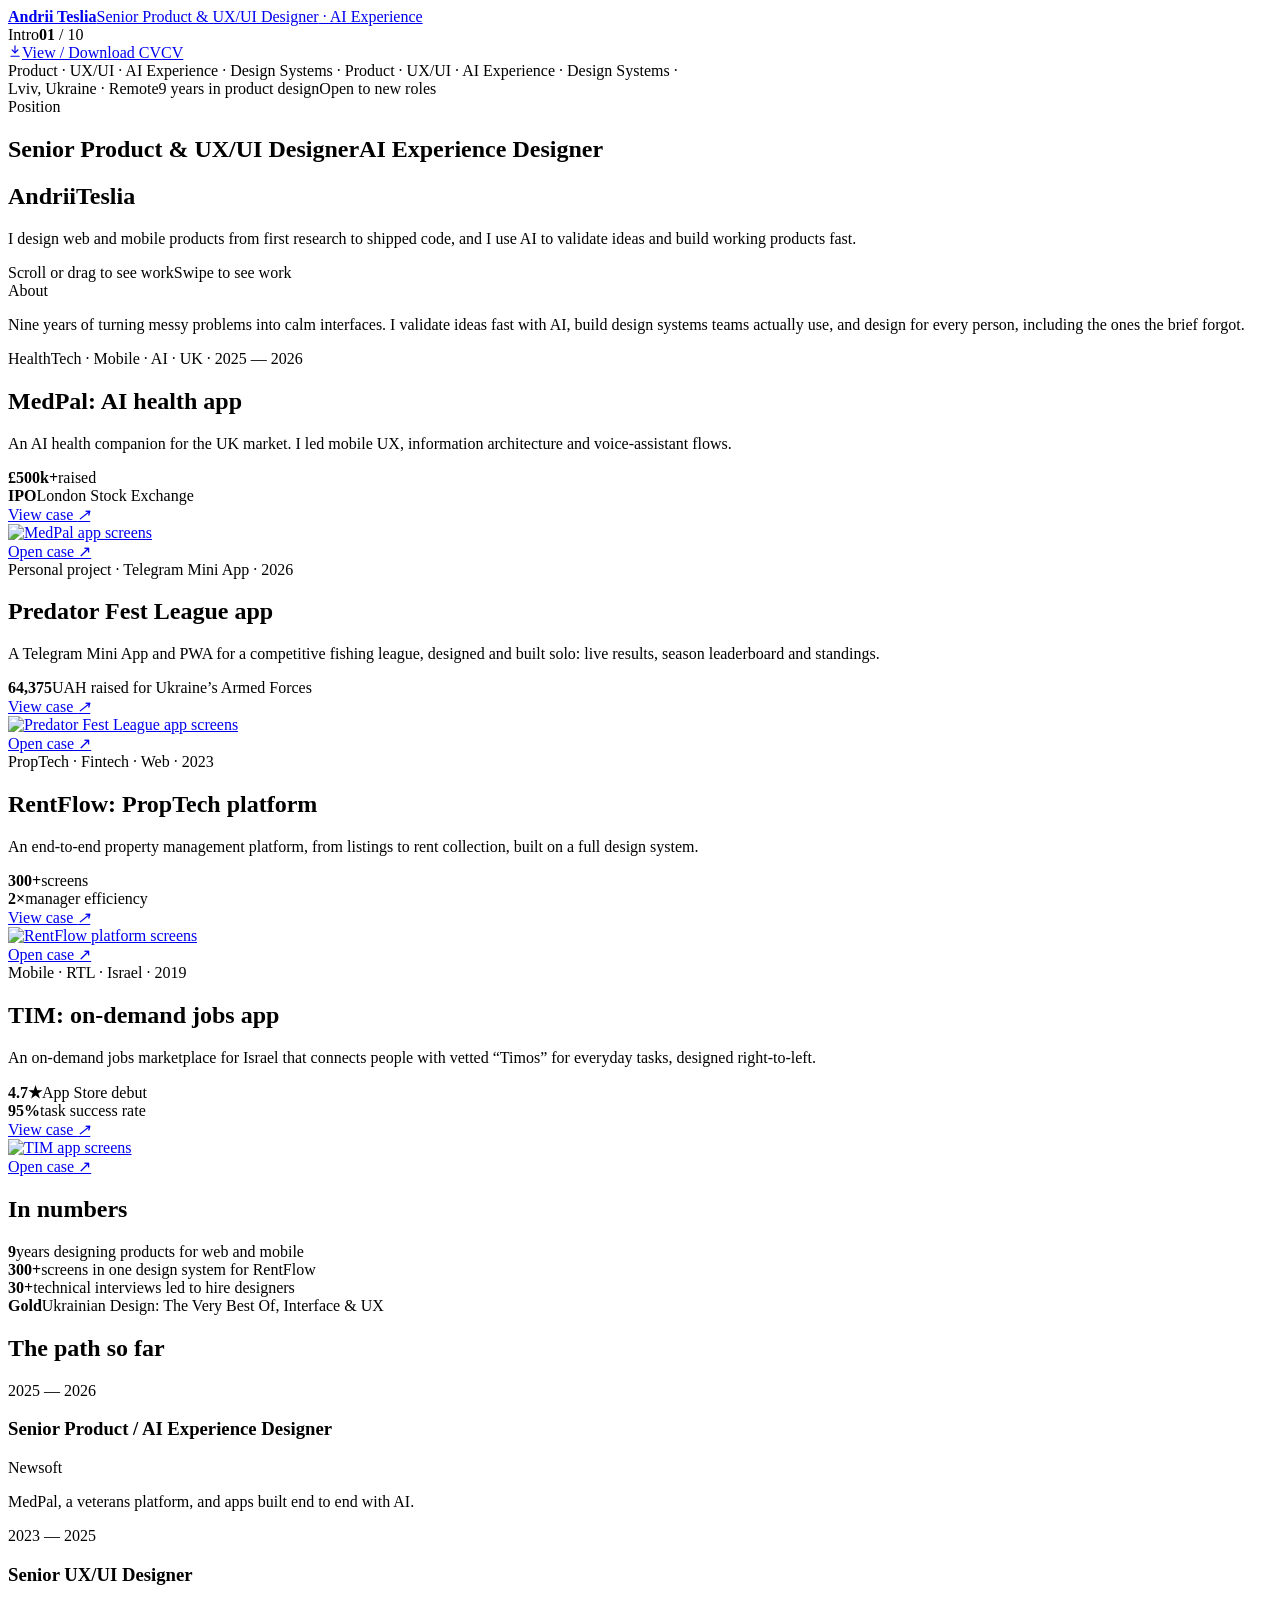
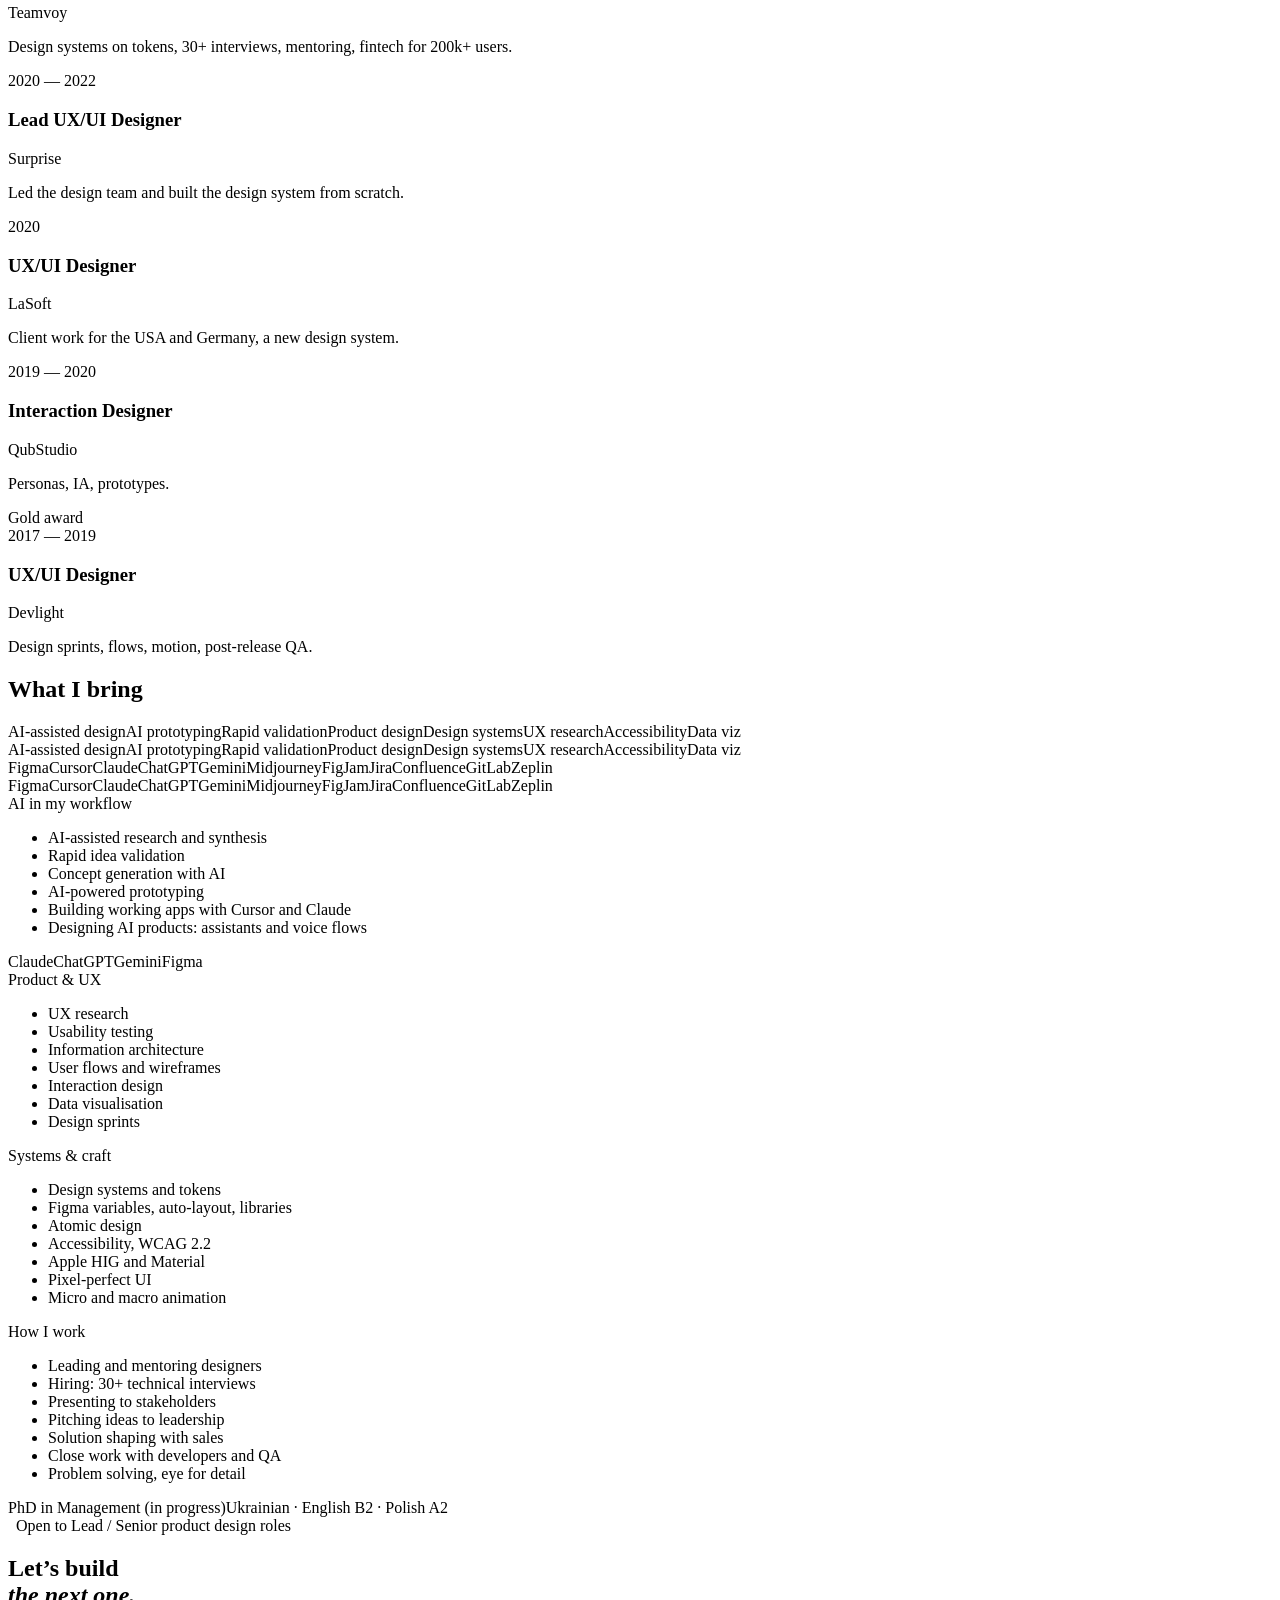
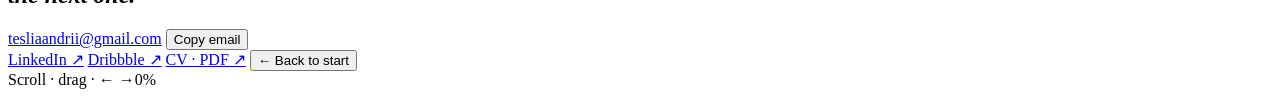
==== commit 84380551: "Add files via upload" ====
--- a/index.html
+++ b/index.html
@@ -1,1105 +1,178 @@
-<!DOCTYPE html>
+<!doctype html>
 <html lang="en">
 <head>
-  <meta charset="UTF-8">
-  <meta name="viewport" content="width=device-width, initial-scale=1.0">
-  <script>
-    // Flag genuinely short screens once, using the physical screen height
-    // (stable) rather than a live CSS max-height media query — that would
-    // otherwise flip on/off as a mobile browser's address bar collapses
-    // during scroll, visibly jumping the hero's spacing.
-    if(window.screen && window.screen.height && window.screen.height <= 700){
-      document.documentElement.classList.add('short-viewport');
-    }
-  </script>
-  <title>Andrii Teslia — Senior Product & UX/UI Designer</title>
-  <meta name="description" content="Senior Product & UX/UI Designer, 9 years, fintech/proptech/healthtech. Lviv, Ukraine.">
-  <link rel="icon" type="image/png" sizes="32x32" href="favicon.png">
-  <link rel="icon" type="image/png" sizes="16x16" href="favicon.png">
-  <link rel="shortcut icon" href="favicon.png">
-  <link rel="apple-touch-icon" href="apple-touch-icon.png">
+  <meta charset="utf-8">
+  <meta name="viewport" content="width=device-width, initial-scale=1, viewport-fit=cover">
+  <title>Andrii Teslia — Senior Product &amp; UX/UI Designer</title>
+  <meta name="description" content="Andrii Teslia, Senior Product &amp; UX/UI Designer and AI Experience Designer from Lviv, Ukraine. 9 years designing web and mobile products.">
+  <meta name="theme-color" content="#0D0D10">
+  <meta property="og:type" content="website">
+  <meta property="og:title" content="Andrii Teslia — Senior Product &amp; UX/UI Designer">
+  <meta property="og:description" content="Product, UX/UI and AI Experience Designer. Selected work: MedPal, Predator Fest League, RentFlow, TIM.">
+  <link rel="icon" type="image/png" href="favicon.png">
+  <link rel="apple-touch-icon" href="favicon.png">
   <link rel="preconnect" href="https://fonts.googleapis.com">
   <link rel="preconnect" href="https://fonts.gstatic.com" crossorigin>
-  <link href="https://fonts.googleapis.com/css2?family=DM+Sans:ital,opsz,wght@0,9..40,300;0,9..40,400;0,9..40,500;1,9..40,300&display=swap" rel="stylesheet">
-  <link rel="preconnect" href="https://api.fontshare.com">
-  <link rel="preconnect" href="https://cdn.fontshare.com" crossorigin>
-  <link href="https://api.fontshare.com/v2/css?f[]=outfit@400,500,600,700,800,900&display=swap" rel="stylesheet">
-  <style>
-    *, *::before, *::after { box-sizing: border-box; margin: 0; padding: 0; }
-    :root {
-      --bg: #F7F7F7;
-      --white: #FFFFFF;
-      --text: #111111;
-      --text-2: #666666;
-      --text-3: #AAAAAA;
-      --border: #E4E4E4;
-      --hero-line: #EFEFEF;
-      --nav-h: 56px;
-      --max-w: 1200px;
-      --pad: 48px;
-      --mob-pad: 24px;
-    }
-    html { scroll-behavior: smooth; }
-    body { font-family: 'DM Sans', sans-serif; background: var(--white); color: var(--text); overflow-x: hidden; }
-
-    /* ── film grain overlay: a whisper of noise across the whole page for a
-       hand-crafted, printed feel rather than flat digital color. Self-
-       contained SVG noise (no image request), fixed above everything,
-       pointer-events:none so it never intercepts clicks/hovers. */
-    .grain-overlay {
-      position: fixed; inset: 0; z-index: 9999; pointer-events: none;
-      opacity: .16; mix-blend-mode: normal;
-      background-image: url("data:image/svg+xml,%3Csvg xmlns='http://www.w3.org/2000/svg' width='120' height='120'%3E%3Cfilter id='n'%3E%3CfeTurbulence type='fractalNoise' baseFrequency='0.85' numOctaves='3' stitchTiles='stitch'/%3E%3CfeColorMatrix type='saturate' values='0'/%3E%3C/filter%3E%3Crect width='100%25' height='100%25' filter='url(%23n)'/%3E%3C/svg%3E");
-      background-repeat: repeat; background-size: 120px 120px;
-    }
-    @media (prefers-reduced-transparency: reduce) { .grain-overlay { display: none; } }
-
-    /* ── NAV ── */
-    nav {
-      position: fixed; top: 0; left: 0; right: 0; z-index: 200;
-      height: var(--nav-h); background: transparent;
-      transition: background .3s, border-color .3s;
-      border-bottom: 1px solid transparent;
-    }
-    nav.scrolled-light {
-      /* intentionally no background/blur here — the nav stays transparent
-         the whole time it's over the hero, so it doesn't visually cut the
-         hero's top tint with a flat white bar */
-    }
-    nav.menu-open {
-      /* while the mobile menu is open, fill the nav strip white so it
-         matches the white mobile-menu panel below it instead of showing
-         the hero's tint through a transparent bar */
-      background: var(--white);
-    }
-    .nav-in {
-      max-width: calc(var(--max-w) + var(--pad)*2); margin: 0 auto;
-      padding: 0 var(--pad); height: 100%;
-      display: flex; align-items: center; justify-content: space-between;
-      position: relative;
-    }
-    .nav-logo { font-family:'Outfit',sans-serif; font-weight:700; font-size:19px; letter-spacing:-.02em; color:var(--text); text-decoration:none; }
-    .nav-links { display:flex; align-items:center; gap:32px; position:absolute; left:50%; transform:translateX(-50%); }
-    .nav-links a { position:relative; font-size:14px; color:var(--text-2); text-decoration:none; transition:color .2s; }
-    .nav-links a::after {
-      content:''; position:absolute; left:0; bottom:-6px; width:100%; height:1px;
-      background:var(--text); transform-origin:left; transform:scaleX(0);
-      transition:transform .35s cubic-bezier(.22,1,.36,1);
-    }
-    .nav-links a:hover { color:var(--text); }
-    .nav-links a:hover::after { transform:scaleX(1); }
-    .nav-cta { display:inline-flex; align-items:center; justify-content:center; height:40px; font-size:14px; font-weight:500; color:var(--text); text-decoration:none; border:1px solid var(--border); padding:0 20px; border-radius:100px; transition:border-color .2s, background .2s, color .2s; }
-    .nav-cta:hover { border-color:var(--text); }
-    .nav-burger { display:none; background:none; border:none; cursor:pointer; flex-direction:column; gap:5px; padding:4px; }
-    .nav-burger span { display:block; width:20px; height:1.5px; background:var(--text); transition:transform .25s, opacity .2s; }
-    .nav-burger.open span:nth-child(1) { transform:translateY(6.5px) rotate(45deg); }
-    .nav-burger.open span:nth-child(2) { opacity:0; transform:scaleX(0); }
-    .nav-burger.open span:nth-child(3) { transform:translateY(-6.5px) rotate(-45deg); }
-    @media(max-width:768px){
-      .nav-in { padding:0 var(--mob-pad); }
-      .nav-links{display:none} .nav-cta{display:none} .nav-burger{display:flex}
-    }
-
-    /* ── FLOATING PILL ── */
-    .nav-pill {
-      display:flex; position:fixed; top:12px; left:50%; height:40px; min-height:40px;
-      transform:translateX(-50%) translateY(-10px);
-      z-index:201;
-      background:rgba(255,255,255,0.88);
-      backdrop-filter:blur(20px) saturate(180%); -webkit-backdrop-filter:blur(20px) saturate(180%);
-      border:1px solid var(--border); border-radius:100px;
-      padding:3px 4px; align-items:center; gap:2px;
-      opacity:0; visibility:hidden; pointer-events:none;
-      transition:opacity .4s cubic-bezier(.22,1,.36,1), transform .4s cubic-bezier(.22,1,.36,1), visibility .4s;
-      box-shadow:0 2px 16px rgba(0,0,0,0.06);
-    }
-    .nav-pill.visible { opacity:1; visibility:visible; pointer-events:auto; transform:translateX(-50%) translateY(0); }
-    .nav-pill-logo { width:28px; height:28px; border-radius:50%; overflow:hidden; flex-shrink:0; margin-right:2px; }
-    .nav-pill-logo img { width:100%; height:100%; object-fit:cover; }
-    .nav-pill-links { display:flex; align-items:center; gap:0; height:100%; }
-    .nav-pill-links a { display:inline-flex; align-items:center; height:100%; font-size:14px; color:var(--text-2); text-decoration:none; padding:0 12px; border-radius:100px; transition:background .2s, color .2s; }
-    .nav-pill-links a:hover { background:var(--bg); color:var(--text); }
-    .nav-pill-cta { display:inline-flex; align-items:center; height:100%; font-size:14px; font-weight:500; background:var(--text); color:#fff; padding:0 18px; border-radius:100px; text-decoration:none; margin-left:2px; transition:opacity .2s; }
-    .nav-pill-cta:hover { opacity:.75; }
-    .nav-pill-contact-mob { display:none; align-items:center; height:100%; font-size:14px; color:var(--text-2); text-decoration:none; padding:0 12px; border-radius:100px; }
-    @media(max-width:768px){
-      .nav-pill { height:48px; min-height:48px; }
-      .nav-pill-links { display:none; }
-      .nav-pill-contact-mob { display:inline-flex; }
-      .nav-pill-cta { white-space:nowrap; }
-      .pill-cta-desk { display:none; }
-      .pill-cta-mob { display:inline !important; }
-    }
-
-    /* ── MOBILE MENU ── */
-    .mobile-menu { display:none; position:fixed; top:var(--nav-h); left:0; right:0; bottom:0; background:#fff; z-index:199; padding:32px 24px; flex-direction:column; }
-    .mobile-menu.open { display:flex; }
-    .mobile-menu a { font-family:'Outfit',sans-serif; font-size:22px; font-weight:700; color:var(--text); text-decoration:none; padding:18px 0; border-bottom:1px solid var(--border); }
-    .mobile-menu a:last-child { border-bottom:none; }
-
-    /* ── HERO ── */
-    /* Full-viewport hero — an AI-chat intro animation resolves into the main hero content */
-    .hero {
-      height: 100vh;
-      /* svh (small viewport height) instead of dvh: dvh recalculates live as
-         the mobile browser's address bar collapses/expands during scroll,
-         which resizes the hero mid-scroll and makes the page content jump.
-         svh is fixed to the smallest possible viewport, so the hero's size
-         never changes while scrolling — no jump, just a hair of extra
-         white space below it once the address bar hides. */
-      height: 100svh;
-      position: relative; overflow: hidden;
-    }
-    .hero-in {
-      position: absolute;
-      inset: var(--nav-h) 40px 40px 40px;
-    }
-    .hero-stage { position:relative; width:100%; height:100%; }
-
-    /* ── decorative background: editorial column grid + a whisper of color ── */
-    .hero-grid {
-      position:absolute; inset:0; z-index:0; pointer-events:none; overflow:hidden;
-    }
-    .hero-grid-glow {
-      position:absolute; top:0; left:0; right:0; height:55%;
-      background: radial-gradient(ellipse 900px 420px at 32% 0%, rgba(236,72,153,.07), transparent 70%);
-    }
-    .hero-grid-cols {
-      position:absolute; inset:0;
-      max-width:calc(var(--max-w) + var(--pad)*2); margin:0 auto;
-      background-image:
-        linear-gradient(var(--hero-line) 0 0),
-        linear-gradient(var(--hero-line) 0 0),
-        linear-gradient(var(--hero-line) 0 0),
-        linear-gradient(var(--hero-line) 0 0);
-      background-size: 1px 100%;
-      background-repeat: no-repeat;
-      background-position: 20% 0, 40% 0, 60% 0, 80% 0;
-      /* fade the lines out as they approach the bottom of the hero, so they
-         extinguish before hitting the projects section instead of ending
-         in a hard cut */
-      mask-image: linear-gradient(to bottom, black 0%, black 55%, transparent 92%);
-      -webkit-mask-image: linear-gradient(to bottom, black 0%, black 55%, transparent 92%);
-    }
-    @media(max-width:768px){
-      .hero-grid-cols {
-        background-position: 25% 0, 50% 0, 75% 0, 200% 0; /* 4th line pushed off-screen: 3 lines / 4 cols reads better narrow */
-      }
-    }
-
-    /* ── floating tool icons: slow, gentle levitation in the hero's side
-       gutters (the empty columns outside the text block), never over the
-       center content. Hidden below 1024px — there's no spare gutter width
-       on tablet/mobile and they'd just clutter the badge/title stack.
-       Split into two layers: .hero-floater-wrap is the positioned, mouse-
-       interactive layer that JS nudges away from the cursor (transform:
-       translate), and .hero-floater is the inner layer that runs the
-       float/rotate keyframe loop — two elements so the "flee" offset and
-       the ambient animation can both drive `transform` without fighting. */
-    .hero-floater-wrap {
-      position:absolute; width:80px; height:80px; pointer-events:auto;
-      transition: transform .4s cubic-bezier(.22,1,.36,1);
-      will-change: transform;
-    }
-    .hero-floater {
-      width:100%; height:100%;
-      animation: heroFloat 8s ease-in-out infinite;
-      filter: drop-shadow(0 6px 14px rgba(0,0,0,.08));
-      transition: opacity .35s ease;
-    }
-    .hero-floater img { width:100%; height:100%; display:block; object-fit:contain; pointer-events:none; }
-    @keyframes heroFloat {
-      0%, 100% { transform: translateY(0) rotate(var(--rot-a)); }
-      50%      { transform: translateY(var(--float-y, -16px)) rotate(var(--rot-b)); }
-    }
-    @media(max-width:1024px){
-      .hero-floaters { display:none; }
-    }
-    @media (prefers-reduced-motion: reduce) {
-      .hero-floater { animation:none; }
-    }
-    .hero-chat, .hero-final {
-      position:absolute; inset:0;
-      display:flex; flex-direction:column; align-items:center; justify-content:center;
-      text-align:center; padding:0;
-    }
-    .hero-chat { transition: opacity .5s cubic-bezier(.22,1,.36,1), transform .5s cubic-bezier(.22,1,.36,1); }
-    .hero-chat.fade-out { opacity:0; transform:translateY(-14px) scale(.98); pointer-events:none; }
-    .hero-final { opacity:0; visibility:hidden; transition: opacity .4s ease, visibility .4s; pointer-events:none; }
-    .hero-final.visible { opacity:1; visibility:visible; pointer-events:auto; }
-
-    .badge-dot { width:6px; height:6px; background:#22C55E; border-radius:50%; animation:pulse 2s infinite; }
-    @keyframes pulse { 0%,100%{opacity:1;transform:scale(1)} 50%{opacity:.5;transform:scale(.8)} }
-
-    /* ── chat intro widget ── */
-    /* .chat-anchor holds ONLY the card in normal flow; bubbles are absolutely
-       anchored above it so the card itself never shifts position. */
-    .chat-anchor { position:relative; width:100%; max-width:600px; }
-    .chat-bubbles { position:absolute; left:0; right:0; bottom:calc(100% + 26px); display:flex; flex-direction:column; gap:10px; }
-    .chat-bubble {
-      align-self:flex-start; max-width:80%; padding:11px 18px; border-radius:18px;
-      font-family:'DM Sans',sans-serif; font-size:14px; line-height:1.45; text-align:left;
-      opacity:0; transform:translateY(10px);
-      transition: opacity .45s cubic-bezier(.22,1,.36,1), transform .45s cubic-bezier(.22,1,.36,1);
-    }
-    .chat-bubble.show { opacity:1; transform:translateY(0); }
-    .chat-bubble.user { align-self:flex-end; background:#2F6FED; color:#fff; border-bottom-right-radius:5px; white-space:pre-line; }
-    .chat-bubble.reply { align-self:flex-start; background:var(--text); color:#fff; border-bottom-left-radius:5px; }
-    .thinking-dots { display:inline-flex; align-items:center; gap:4px; padding:3px 2px; }
-    .thinking-dots span { width:6px; height:6px; border-radius:50%; background:currentColor; opacity:.35; animation:thinkingPulse 1.1s ease-in-out infinite; }
-    .thinking-dots span:nth-child(2) { animation-delay:.15s; }
-    .thinking-dots span:nth-child(3) { animation-delay:.3s; }
-    @keyframes thinkingPulse { 0%,80%,100%{ opacity:.3; transform:scale(.8); } 40%{ opacity:1; transform:scale(1); } }
-
-    .chat-card {
-      background:var(--bg); border:1px solid var(--border); border-bottom-width:4px; border-radius:22px;
-      box-shadow: 0 8px 8px rgba(15,40,62,.04);
-      padding:22px 64px 22px 24px; position:relative;
-      opacity:0; transform:translateY(14px) scale(.98);
-      transition: opacity .5s cubic-bezier(.22,1,.36,1), transform .5s cubic-bezier(.22,1,.36,1);
-    }
-    .chat-card.show { opacity:1; transform:translateY(0) scale(1); }
-    .chat-card-text {
-      font-family:'DM Sans',sans-serif; font-size:clamp(15px,2vw,19px); line-height:1.45;
-      color:var(--text); text-align:left; white-space:pre-line;
-      min-height:2.9em; /* reserve space for 2 lines up front so the card never resizes while typing */
-    }
-    .chat-placeholder { color:var(--text-3); }
-    .chat-caret { display:inline-block; width:2px; height:1em; background:var(--text); margin-left:2px; vertical-align:text-bottom; animation:caretBlink .9s step-end infinite; }
-    @keyframes caretBlink { 50% { opacity:0; } }
-    .chat-send {
-      position:absolute; right:14px; bottom:14px; width:42px; height:42px; border-radius:50%;
-      background:var(--text); border:none; color:#fff; display:flex; align-items:center; justify-content:center;
-      transition: transform .15s ease;
-    }
-    .chat-send.pulse { transform:scale(.85); }
-
-    /* ── final hero content ── */
-    /* badge, title and below-content are all normal-flow children of the
-       centered flex column, and their FULL real height is reserved from the
-       very first frame (only opacity/transform animate, never height/grid-rows).
-       That keeps the whole stack's total height constant throughout the reveal,
-       so justify-content:center on .hero-final always centers the true visual
-       block — no drift toward the bottom on short/ultra-wide viewports, and no
-       "rise" as pieces fade in, since nothing ever changes size. */
-    .hf-badge {
-      display:inline-flex; align-items:center; gap:7px; margin-bottom:22px;
-      font-size:11px; color:var(--text-2); background:var(--white);
-      border:1px solid var(--border); padding:5px 12px; border-radius:100px;
-      opacity:0; transform:translateY(8px);
-      transition: opacity .5s ease, transform .5s ease;
-      transition-delay:.32s; /* appears together with the CTA buttons */
-    }
-    .hf-badge.show { opacity:1; transform:translateY(0); }
-    @media(min-width:769px){
-      .hf-badge { height:32px; padding:0 16px; font-size:13px; }
-    }
-    .hf-title {
-      font-family:'Outfit',sans-serif; font-weight:700;
-      font-size: clamp(30px, 4.9vw, 68px);
-      line-height:1.1; letter-spacing:-.03em;
-      color:var(--text); max-width:820px;
-      opacity:0; transform:translateY(16px) scale(.97);
-      transition: opacity .65s cubic-bezier(.22,1,.36,1), transform .65s cubic-bezier(.22,1,.36,1);
-    }
-    .hf-title.show { opacity:1; transform:translateY(0) scale(1); }
-    /* on desktop each half of the headline is forced onto its own single line;
-       a JS safety net (fitHeroTitle) shrinks the font if it ever overflows —
-       e.g. before the Outfit webfont has finished loading. On mobile this is
-       turned off entirely (see media query + JS below) so the title just wraps
-       naturally at a readable size instead of being shrunk to fit one line. */
-    .hf-title-line { display:block; white-space:nowrap; }
-
-    .hero-final-below { width:100%; margin-top:8px; }
-    .hero-final-below-inner { display:flex; flex-direction:column; align-items:center; }
-
-    .hf-fade { opacity:0; transform:translateY(12px); transition: opacity .5s ease, transform .5s ease; }
-    .hero-final-below.open .hf-fade { opacity:1; transform:translateY(0); }
-    .hero-final-below.open .hf-subtitle { transition-delay:.1s; }
-    .hero-final-below.open .hf-desc { transition-delay:.18s; }
-    .hero-final-below.open .hf-actions { transition-delay:.32s; }
-
-    @media (prefers-reduced-motion: reduce) {
-      .hero-chat, .hero-final, .chat-card, .chat-bubble, .hf-badge, .hf-title, .hero-final-below, .hf-fade { transition:none !important; }
-    }
-
-    .hf-subtitle { font-family:'DM Sans',sans-serif; font-size:clamp(16px,2vw,21px); color:var(--text-2); margin-top:40px; }
-    .hf-subtitle strong { color:var(--text); font-weight:500; }
-    .hf-desc { font-size:14px; line-height:1.75; color:var(--text-2); font-weight:300; max-width:500px; margin-top:16px; }
-    .hf-desc strong { color:var(--text); font-weight:500; }
-    .hf-actions { display:flex; gap:10px; margin-top:44px; }
-
-    .btn-fill { display:inline-flex; align-items:center; justify-content:center; gap:6px; height:48px; background:var(--text); color:#fff; font-family:'DM Sans',sans-serif; font-size:15px; font-weight:500; padding:0 24px; border-radius:100px; text-decoration:none; border:1px solid var(--text); transition:background .2s, color .2s; }
-    .btn-fill:hover { background:transparent; color:var(--text); }
-    .btn-out { display:inline-flex; align-items:center; justify-content:center; height:48px; background:var(--white); color:var(--text); font-family:'DM Sans',sans-serif; font-size:15px; padding:0 24px; border-radius:100px; text-decoration:none; border:1px solid var(--border); transition:border-color .2s; }
-    .btn-out:hover { border-color:var(--text); }
-    @keyframes fadeIn { from{opacity:0;transform:translateY(12px)} to{opacity:1;transform:translateY(0)} }
-
-    @media(max-width:768px){
-      .hero-in { inset: var(--nav-h) 20px 20px 20px; }
-      .hf-title { font-size:clamp(24px,6.8vw,44px); }
-      /* let the headline wrap freely into as many lines as it needs instead of
-         being force-shrunk to fit each half on one line — on narrow screens
-         that single-line rule was crushing the font size way down */
-      .hf-title-line { white-space:normal; }
-      .chat-card { padding:18px 56px 18px 18px; }
-      .hf-subtitle { margin-top:32px; }
-      .hf-actions { flex-direction:column; width:100%; margin-top:36px; }
-      .hf-actions .btn-fill, .hf-actions .btn-out { justify-content:center; width:100%; }
-    }
-    /* short-viewport safety net (e.g. landscape phones): compact the vertical
-       rhythm a bit so the whole centered stack has less chance of overflowing
-       a very short hero. Driven by the .short-viewport class set once in
-       <head> from the physical screen height (see inline script) — NOT a
-       live max-height media query, which would flip on/off (and visibly
-       jump the spacing) as a mobile browser's chrome collapses on scroll. */
-    .short-viewport .hf-badge { margin-bottom:14px; }
-    .short-viewport .hf-subtitle { margin-top:16px; }
-    .short-viewport .hf-desc { margin-top:8px; }
-    .short-viewport .hf-actions { margin-top:14px; }
-
-    /* ── WORK SECTION ── */
-    .work-section { border-bottom:1px solid var(--border); }
-    .work-inner {
-      max-width:calc(var(--max-w) + var(--pad)*2); margin:0 auto;
-      padding:0 var(--pad) 40px;
-    }
-    @media(max-width:768px){
-      .work-inner { padding:0 var(--mob-pad) 24px; }
-      .work-header { padding:32px 0 20px; }
-    }
-    .work-header {
-      padding:40px 0 32px;
-      display:flex; justify-content:space-between; align-items:baseline;
-      margin-bottom:24px;
-    }
-    .sec-label { font-size:10px; font-weight:500; letter-spacing:.13em; text-transform:uppercase; color:var(--text-3); margin-bottom:8px; }
-    .sec-title { font-family:'Outfit',sans-serif; font-size:clamp(22px,2.4vw,34px); font-weight:700; letter-spacing:-.03em; }
-    .sec-meta { font-size:12px; color:var(--text-3); }
-
-    .proj-grid { display:grid; grid-template-columns:repeat(2,1fr); gap:12px; background:transparent; }
-    .proj-card { background:var(--white); text-decoration:none; color:var(--text); display:flex; flex-direction:column; transition:background .18s; border-radius:8px; overflow:hidden; border:1px solid var(--border); }
-    .proj-card:hover { background:var(--bg); }
-    .proj-card.wip { cursor:default; } .proj-card.wip:hover { background:var(--white); }
-    .proj-cell-empty { background:transparent; }
-    .proj-thumb { height:280px; overflow:hidden; position:relative; display:flex; align-items:center; justify-content:center; }
-    .proj-bg { position:absolute; inset:0; background-size:cover; background-position:center; transition:transform .55s cubic-bezier(.22,1,.36,1); }
-    .proj-card:hover .proj-bg { transform:scale(1.04); }
-    .proj-tags { position:absolute; top:16px; left:16px; display:flex; gap:5px; flex-wrap:wrap; z-index:2; }
-    .proj-tag { font-size:9px; font-weight:600; letter-spacing:.04em; padding:3px 9px; border-radius:100px; background:rgba(255,255,255,.92); color:var(--text); border:1px solid rgba(0,0,0,.07); }
-    .proj-yr { position:absolute; bottom:16px; right:16px; font-size:9px; font-weight:500; letter-spacing:.04em; padding:3px 9px; border-radius:100px; background:rgba(255,255,255,.92); color:var(--text-2); border:1px solid rgba(0,0,0,.07); z-index:2; }
-    .proj-body { padding:24px; flex:1; display:flex; flex-direction:column; }
-    .proj-name { font-family:'Outfit',sans-serif; font-size:17px; font-weight:700; letter-spacing:-.02em; margin-bottom:8px; }
-    .proj-desc { font-size:14px; line-height:1.65; color:var(--text-2); font-weight:300; flex:1; margin-bottom:20px; }
-    .proj-foot { display:flex; justify-content:space-between; align-items:center; }
-    .proj-kpi { font-family:'Outfit',sans-serif; font-size:19px; font-weight:700; letter-spacing:-.02em; }
-    .proj-kpi-l { font-size:10px; color:var(--text-3); margin-top:2px; }
-    .proj-arr { width:34px; height:34px; border-radius:50%; border:1px solid var(--border); display:flex; align-items:center; justify-content:center; transition:background .2s, border-color .2s, transform .2s; flex-shrink:0; }
-    .proj-card:hover .proj-arr { background:var(--text); border-color:var(--text); transform:rotate(-45deg); }
-    .proj-card:hover .proj-arr path { stroke:#fff; }
-    .cb{background:linear-gradient(140deg,#1E3A8A,#3B82F6)}
-    .ca{background:linear-gradient(140deg,#78350F,#F59E0B)}
-    .ct{background:linear-gradient(140deg,#064E3B,#10B981)}
-    .cp{background:linear-gradient(140deg,#3B0764,#8B5CF6)}
-    .cpfl{background:linear-gradient(140deg,#0D3D1A,#2D8A42)}
-    @media(max-width:768px){ .proj-grid{grid-template-columns:1fr} .proj-thumb{height:220px} }
-    @media(max-width:768px){ .proj-card[style*="flex-direction:row"]{flex-direction:column!important} .proj-card[style*="flex-direction:row"] .proj-thumb{width:100%!important;height:220px} }
-
-    /* ── ABOUT ── */
-    .about-section { border-bottom:1px solid var(--border); }
-    .section-inner { max-width:calc(var(--max-w) + var(--pad)*2); margin:0 auto; padding:64px var(--pad); }
-    .about-header { display:flex; justify-content:space-between; align-items:baseline; margin-bottom:48px; padding-bottom:20px; }
-    .about-grid { display:grid; grid-template-columns:3fr 5fr; gap:64px; align-items:start; }
-    .photo-wrap { position:sticky; top:calc(var(--nav-h) + 24px); }
-    .photo { width:100%; aspect-ratio:3/4; object-fit:cover; border-radius:8px; display:block; }
-    .ab-text { font-size:14px; line-height:1.8; color:var(--text-2); font-weight:300; margin-bottom:20px; }
-    .ab-text strong { color:var(--text); font-weight:500; }
-    .skills { display:flex; flex-wrap:wrap; gap:5px; margin-bottom:40px; }
-    .sk { font-size:11px; padding:4px 11px; border:1px solid var(--border); border-radius:100px; color:var(--text-2); transition:border-color .2s, color .2s; cursor:default; }
-    .sk:hover { border-color:var(--text); color:var(--text); }
-
-    /* Experience */
-    .exp { border-top:1px solid var(--border); }
-    .exp-row { border-bottom:1px solid var(--border); }
-    .exp-header { display:flex; justify-content:space-between; align-items:center; padding:18px 0; cursor:pointer; transition:opacity .2s; }
-    .exp-header:hover { opacity:.65; }
-    .exp-title { font-family:'Outfit',sans-serif; font-size:14px; font-weight:700; letter-spacing:-.01em; }
-    .exp-co { font-size:12px; color:var(--text-3); margin-top:2px; }
-    .exp-right { display:flex; align-items:center; gap:14px; text-align:right; }
-    .exp-yr { font-size:11px; color:var(--text-3); }
-    .exp-chevron { color:var(--text-3); transition:transform .3s; flex-shrink:0; }
-    .exp-row.open .exp-chevron { transform:rotate(180deg); }
-    .exp-body { display:none; padding:0 0 20px; }
-    .exp-row.open .exp-body { display:block; }
-    .exp-desc { list-style:none; display:flex; flex-direction:column; gap:7px; }
-    .exp-desc li { font-size:14px; color:var(--text-2); line-height:1.65; font-weight:300; padding-left:14px; position:relative; }
-    .exp-desc li::before { content:'—'; position:absolute; left:0; color:var(--text-3); }
-
-    @media(max-width:1024px){ .about-grid{grid-template-columns:1fr} .photo-wrap{position:static} .photo{aspect-ratio:16/9;max-height:360px} }
-    @media(max-width:768px){ .section-inner{padding:48px var(--mob-pad)} .about-header{flex-direction:column;gap:10px} .photo{aspect-ratio:1;max-height:none} }
-
-    /* ── CERTS ── */
-    .cert-wrap { border-bottom:1px solid var(--border); padding:44px 0; }
-    .cert-header { max-width:calc(var(--max-w) + var(--pad)*2); margin:0 auto; padding:0 var(--pad) 24px; display:flex; align-items:center; gap:12px; }
-    .cert-icon { font-size:16px; }
-    .cert-label { font-family:'Outfit',sans-serif; font-size:18px; font-weight:700; letter-spacing:-.02em; }
-    .cert-count { font-size:10px; font-weight:500; color:var(--text-3); background:var(--bg); border:1px solid var(--border); padding:3px 9px; border-radius:100px; margin-left:2px; }
-    @media(max-width:768px){ .cert-header{padding:0 var(--mob-pad) 20px;flex-direction:column;align-items:flex-start} }
-
-    /* ── TESTIMONIALS ── */
-    .testi-section { background:var(--bg); border-bottom:1px solid var(--border); }
-    .testi-in { max-width:calc(var(--max-w) + var(--pad)*2); margin:0 auto; padding:64px var(--pad); }
-    .testi-header { display:flex; justify-content:space-between; align-items:baseline; margin-bottom:40px; padding-bottom:20px; }
-    .testi-grid { display:grid; grid-template-columns:repeat(2,1fr); gap:1px; background:var(--border); }
-    .testi-card { background:var(--white); padding:28px; display:flex; flex-direction:column; gap:16px; }
-    .t-stars { font-size:11px; color:var(--text); letter-spacing:2px; }
-    .t-quote { font-size:14px; line-height:1.78; color:var(--text-2); font-weight:300; flex:1; }
-    .t-author { display:flex; align-items:center; gap:11px; }
-    .t-av { width:36px; height:36px; border-radius:50%; background:var(--border); display:flex; align-items:center; justify-content:center; font-family:'Outfit',sans-serif; font-size:11px; font-weight:700; color:var(--text-2); flex-shrink:0; overflow:hidden; }
-    .t-av img { width:100%; height:100%; object-fit:cover; border-radius:50%; }
-    .t-name { font-size:13px; font-weight:500; }
-    .t-role { font-size:11px; color:var(--text-3); }
-    @media(max-width:768px){ .testi-grid{grid-template-columns:1fr} .testi-in{padding:48px var(--mob-pad)} .testi-header{flex-direction:column;gap:8px} }
-
-    /* ── CONTACT ── */
-    .contact-section { background:var(--text); }
-    .contact-in { max-width:calc(var(--max-w) + var(--pad)*2); margin:0 auto; padding:100px var(--pad); display:flex; justify-content:space-between; align-items:flex-end; gap:48px; }
-    .contact-eyebrow { font-size:10px; letter-spacing:.13em; text-transform:uppercase; color:rgba(255,255,255,.3); margin-bottom:16px; }
-    .contact-title { font-family:'Outfit',sans-serif; font-size:clamp(36px,5.5vw,76px); font-weight:700; letter-spacing:-.04em; line-height:.92; color:#fff; }
-    .contact-title em { font-style:italic; font-weight:300; }
-    .contact-right { flex-shrink:0; display:flex; flex-direction:column; gap:10px; align-items:flex-end; }
-    .contact-sub { font-size:14px; color:rgba(255,255,255,.4); max-width:280px; line-height:1.65; text-align:right; margin-bottom:6px; }
-    .btn-fill-inv { display:inline-flex; align-items:center; background:#fff; color:var(--text); font-family:'DM Sans',sans-serif; font-size:13px; font-weight:500; padding:10px 24px; border-radius:100px; text-decoration:none; border:1px solid #fff; transition:background .2s, color .2s; }
-    .btn-fill-inv:hover { background:transparent; color:#fff; }
-    .btn-out-inv { display:inline-flex; align-items:center; background:transparent; color:rgba(255,255,255,.6); font-family:'DM Sans',sans-serif; font-size:13px; padding:10px 22px; border-radius:100px; text-decoration:none; border:1px solid rgba(255,255,255,.18); transition:border-color .2s, color .2s; }
-    .btn-out-inv:hover { border-color:#fff; color:#fff; }
-    .contact-btns-row { display:flex; gap:8px; flex-wrap:wrap; justify-content:flex-end; }
-    @media(max-width:900px){ .contact-in{flex-direction:column;align-items:flex-start;padding:64px 24px} .contact-right{align-items:flex-start} .contact-sub{text-align:left} .contact-btns-row{justify-content:flex-start} }
-
-    /* ── FOOTER ── */
-    footer { border-top:1px solid rgba(255,255,255,.07); background:var(--text); }
-    .foot-in { max-width:calc(var(--max-w) + var(--pad)*2); margin:0 auto; padding:22px var(--pad); display:flex; justify-content:space-between; align-items:center; flex-wrap:wrap; gap:10px; }
-    .foot-copy { font-size:11px; color:rgba(255,255,255,.25); }
-    .foot-links { display:flex; gap:20px; flex-wrap:wrap; }
-    .foot-links a { font-size:11px; color:rgba(255,255,255,.25); text-decoration:none; transition:color .2s; }
-    .foot-links a:hover { color:#fff; }
-    @media(max-width:768px){ .foot-in{padding:20px 24px} }
-
-    /* ── MARQUEE ── */
-    .mq-wrap { overflow:hidden; }
-    .mq-track { display:flex; width:max-content; animation:mq 52s linear infinite; }
-    .mq-item { display:inline-flex; align-items:center; gap:32px; padding:0 32px; font-size:12px; font-weight:400; color:var(--text-2); white-space:nowrap; }
-    .mq-item::after { content:'✦'; font-size:7px; opacity:.3; margin-left:32px; }
-    @keyframes mq { from{transform:translateX(0)} to{transform:translateX(-50%)} }
-    @keyframes mq { from{transform:translateX(0)} to{transform:translateX(-50%)} }
-
-    /* ── STATS ── */
-    #statsGrid {
-      max-width:calc(var(--max-w) + var(--pad)*2); margin:0 auto;
-      padding:0 var(--pad);
-      display:grid; grid-template-columns:repeat(5,1fr);
-      background:var(--bg);
-    }
-    .stat { padding:36px 24px; border-right:1px solid var(--border); display:flex; flex-direction:column; gap:6px; }
-    .stat:last-child { border-right:none; }
-    .stat-n { font-family:'Outfit',sans-serif; font-size:clamp(24px,2.4vw,38px); font-weight:700; letter-spacing:-.03em; line-height:1; }
-    .stat-l { font-size:11px; color:var(--text-2); line-height:1.5; }
-    .sfx, .pfx { font-size:.58em; color:var(--text-3); }
-    @media(max-width:1024px){ #statsGrid { grid-template-columns:repeat(3,1fr); } .stat:nth-child(3){ border-right:none; } }
-    @media(max-width:768px){
-      #statsGrid { grid-template-columns:repeat(2,1fr); padding:0 var(--mob-pad); }
-      .stat { padding:24px var(--mob-pad) 24px 0; border-right:none; border-bottom:1px solid var(--border); }
-      .stat:nth-child(odd) { border-right:1px solid var(--border); padding-right:16px; }
-      .stat:nth-child(even) { padding-left:16px; }
-      .stat:nth-last-child(-n+2) { border-bottom:none; }
-    }
-    .reveal { opacity:0; transform:translateY(20px); transition:opacity .65s, transform .65s; }
-    .reveal.in { opacity:1; transform:translateY(0); }
-    .d1{transition-delay:.07s}.d2{transition-delay:.14s}.d3{transition-delay:.21s}
-  </style>
+  <link rel="stylesheet" href="https://fonts.googleapis.com/css2?family=Archivo:wdth,wght@62..125,300..900&family=Geist:wght@300..700&family=Geist+Mono:wght@400;500&display=swap">
+  <link rel="stylesheet" href="assets/css/style.css">
 </head>
 <body>
-<div class="grain-overlay" aria-hidden="true"></div>
 
-<!-- NAV -->
-<nav id="mainNav">
-  <div class="nav-in">
-    <a href="#" class="nav-logo">AT.</a>
-    <div class="nav-links">
-      <a href="#work">Work</a>
-      <a href="#about">About</a>
-      <a href="#say">Testimonials</a>
-      <a href="#contact">Contact</a>
-    </div>
-    <a href="assets/cv/andrii-teslia-cv.pdf" target="_blank" class="nav-cta">Resume ↗</a>
-    <button class="nav-burger" id="menuBtn"><span></span><span></span><span></span></button>
-  </div>
-</nav>
+<header class="top">
+  <a class="who" href="#" id="home"><b>Andrii Teslia</b><span>Senior Product &amp; UX/UI Designer<span class="x"> · AI Experience</span></span></a>
+  <div class="counter mono mute"><span id="flabel">Intro</span><span><b id="fnum">01</b> / <span id="ftotal">10</span></span></div>
+  <a class="open mono" href="assets/cv/andrii-teslia-cv.pdf" target="_blank" rel="noopener" id="hire"><svg width="14" height="14" viewBox="0 0 24 24" fill="none" stroke="currentColor" stroke-width="2" stroke-linecap="round" stroke-linejoin="round" aria-hidden="true"><path d="M12 3v12"/><path d="m7 10 5 5 5-5"/><path d="M5 21h14"/></svg><span class="t">View / Download CV</span><span class="s">CV</span></a>
+</header>
 
-<!-- FLOATING PILL -->
-<div class="nav-pill" id="navPill">
-  <div class="nav-pill-links">
-    <a href="#work">Work</a>
-    <a href="#about">About</a>
-    <a href="#say">Testimonials</a>
-    <a href="#contact">Contact</a>
-  </div>
-  <a href="#contact" class="nav-pill-contact-mob">Contact</a>
-  <a href="assets/cv/andrii-teslia-cv.pdf" target="_blank" class="nav-pill-cta">
-    <span class="pill-cta-desk">Resume ↗</span>
-    <span class="pill-cta-mob" style="display:none">Download Resume ↗</span>
-  </a>
-</div>
+<div class="scroller" id="scroller">
+  <div class="stage" id="stage">
+    <div class="fore" id="fore" aria-hidden="true"></div>
+    <div class="ghost" id="ghost" aria-hidden="true">Product · UX/UI · AI Experience · Design Systems · Product · UX/UI · AI Experience · Design Systems ·</div>
+    <div class="track" id="track">
 
-<!-- HERO -->
-<div class="hero">
-  <div class="hero-grid" aria-hidden="true">
-    <div class="hero-grid-glow"></div>
-    <div class="hero-grid-cols"></div>
-    <div class="hero-floaters">
-      <div class="hero-floater-wrap" style="left:6%; top:20%;">
-        <div class="hero-floater" style="opacity:.75; --rot-a:-4deg; --rot-b:5deg; --float-y:-18px; animation-duration:7.5s; animation-delay:-1.2s;">
-          <img src="assets/img/floaters/claude.png" alt="" loading="lazy">
+      <section class="panel intro in" data-label="Intro">
+        <div class="floaters" aria-hidden="true"><span class="flw" data-depth="70" style="left:6%;top:14%"><i class="fl lg lg-claude"></i></span><span class="flw" data-depth="-40" style="left:42%;top:0%"><i class="fl lg lg-gpt"></i></span><span class="flw" data-depth="110" style="left:80%;top:40%"><i class="fl lg lg-gemini"></i></span><span class="flw" data-depth="30" style="left:26%;top:64%"><i class="fl lg lg-figma"></i></span></div>
+        <div class="meta mono mute"><span>Lviv, Ukraine · Remote</span><span>9 years in product design</span><span>Open to new roles</span></div>
+        <div class="role">
+          <span class="mono lbl">Position</span>
+          <h2>Senior Product &amp; UX/UI Designer<span class="roll" id="roll"><span>AI Experience Designer</span></span></h2>
         </div>
-      </div>
-      <div class="hero-floater-wrap" style="right:8%; top:14%;">
-        <div class="hero-floater" style="opacity:.75; --rot-a:5deg; --rot-b:-3deg; --float-y:-14px; animation-duration:9s; animation-delay:-4s;">
-          <img src="assets/img/floaters/figma.png" alt="" loading="lazy">
+        <h1 class="name" id="name" aria-label="Andrii Teslia"><span class="row"><span class="nrv"><span>Andrii</span></span></span><span class="row"><span class="nrv"><span style="--d:2">Teslia</span></span></span></h1>
+        <aside>
+          <p>I design web and mobile products from first research to shipped code, and I use AI to validate ideas and build working products fast.</p>
+          <div class="hint mono"><span class="d">Scroll or drag to see work</span><span class="m">Swipe to see work</span><i></i></div>
+        </aside>
+      </section>
+
+      <section class="panel manifesto" data-label="About">
+        <span class="mono mute">About</span>
+        <p id="manifesto">Nine years of turning messy problems into calm interfaces. I validate ideas fast with AI, build design systems teams actually use, and design for every person, including the ones the brief forgot.</p>
+      </section>
+
+      <section class="panel project" style="--c:#B9A7FF" data-anchor="medpal" data-label="MedPal" data-anchor2="work">
+        <div class="ptext">
+          <span class="mono mute fade">HealthTech · Mobile · AI · UK · 2025 — 2026</span>
+          <h2 data-words>MedPal: AI health app</h2>
+          <p class="fade" style="--d:1">An AI health companion for the UK market. I led mobile UX, information architecture and voice-assistant flows.</p>
+          <div class="kpis fade" style="--d:2"><div><b>£500k+</b><span>raised</span></div><div><b>IPO</b><span>London Stock Exchange</span></div></div>
+          <a class="cta fade" style="--d:3" href="medpal.html">View case <i>↗</i></a>
         </div>
-      </div>
-      <div class="hero-floater-wrap" style="left:10%; top:64%;">
-        <div class="hero-floater" style="opacity:.75; --rot-a:-3deg; --rot-b:4deg; --float-y:-20px; animation-duration:8.5s; animation-delay:-2.6s;">
-          <img src="assets/img/floaters/gpt.png" alt="" loading="lazy">
+        <div class="platewrap">
+          <a class="plate has-cover" href="medpal.html" data-cursor="View MedPal" aria-label="Open MedPal case study">
+            <div class="cover-wrap" data-depth="-24"><img class="cover" src="assets/img/medpal/cover.webp" alt="MedPal app screens" width="1800" height="1013" decoding="async"></div>
+            <span class="open-case mono">Open case ↗</span>
+          </a>
         </div>
-      </div>
-      <div class="hero-floater-wrap" style="right:6%; top:60%;">
-        <div class="hero-floater" style="opacity:.75; --rot-a:4deg; --rot-b:-5deg; --float-y:-16px; animation-duration:7s; animation-delay:-5.5s;">
-          <img src="assets/img/floaters/gemini.png" alt="" loading="lazy">
+      </section>
+
+      <section class="panel project" style="--c:#3DDC97" data-anchor="predatorfest" data-label="Predator Fest">
+        <div class="ptext">
+          <span class="mono mute fade">Personal project · Telegram Mini App · 2026</span>
+          <h2 data-words>Predator Fest League app</h2>
+          <p class="fade" style="--d:1">A Telegram Mini App and PWA for a competitive fishing league, designed and built solo: live results, season leaderboard and standings.</p>
+          <div class="kpis fade" style="--d:2"><div><b data-count="64375" data-fmt="1">64,375</b><span>UAH raised for Ukraine’s Armed Forces</span></div></div>
+          <a class="cta fade" style="--d:3" href="predatorfest.html">View case <i>↗</i></a>
         </div>
-      </div>
-    </div>
-  </div>
-  <div class="hero-in">
-    <div class="hero-stage">
+        <div class="platewrap">
+          <a class="plate has-cover" href="predatorfest.html" data-cursor="View Predator Fest" aria-label="Open Predator Fest case study">
+            <div class="cover-wrap" data-depth="-24"><img class="cover" src="assets/img/pfl/cover.webp" alt="Predator Fest League app screens" width="1800" height="1013" decoding="async"></div>
+            <span class="open-case mono">Open case ↗</span>
+          </a>
+        </div>
+      </section>
 
-      <!-- Animated AI-chat intro -->
-      <div class="hero-chat" id="heroChat">
-        <div class="chat-anchor">
-          <div class="chat-bubbles">
-            <div class="chat-bubble user" id="bubbleUser"></div>
-            <div class="chat-bubble reply" id="bubbleReply">Of course — here it is.</div>
-          </div>
-          <div class="chat-card" id="chatCard">
-            <div class="chat-card-text"><span class="chat-placeholder" id="chatPlaceholder">Ask me anything...</span><span id="chatTyped"></span><span class="chat-caret" id="chatCaret"></span></div>
-            <button class="chat-send" id="chatSend" type="button" tabindex="-1" aria-hidden="true">
-              <svg width="17" height="17" viewBox="0 0 24 24" fill="none"><path d="M12 19V5M12 5l-6 6M12 5l6 6" stroke="currentColor" stroke-width="2" stroke-linecap="round" stroke-linejoin="round"/></svg>
-            </button>
-          </div>
+      <section class="panel project" style="--c:#FFB020" data-anchor="rentflow" data-label="RentFlow">
+        <div class="ptext">
+          <span class="mono mute fade">PropTech · Fintech · Web · 2023</span>
+          <h2 data-words>RentFlow: PropTech platform</h2>
+          <p class="fade" style="--d:1">An end-to-end property management platform, from listings to rent collection, built on a full design system.</p>
+          <div class="kpis fade" style="--d:2"><div><b data-count="300" data-suffix="+">300+</b><span>screens</span></div><div><b>2×</b><span>manager efficiency</span></div></div>
+          <a class="cta fade" style="--d:3" href="rentflow.html">View case <i>↗</i></a>
         </div>
-      </div>
+        <div class="platewrap">
+          <a class="plate has-cover" href="rentflow.html" data-cursor="View RentFlow" aria-label="Open RentFlow case study">
+            <div class="cover-wrap" data-depth="-24"><img class="cover" src="assets/img/rentflow/cover.webp" alt="RentFlow platform screens" width="1800" height="1013" decoding="async"></div>
+            <span class="open-case mono">Open case ↗</span>
+          </a>
+        </div>
+      </section>
 
-      <!-- Final hero content -->
-      <div class="hero-final" id="heroFinal">
-        <div class="hf-badge" id="heroBadge">
-          <span class="badge-dot"></span>Open to Lead / Senior product design roles
+      <section class="panel project" style="--c:#EDEAE4" data-anchor="tim" data-label="TIM">
+        <div class="ptext">
+          <span class="mono mute fade">Mobile · RTL · Israel · 2019</span>
+          <h2 data-words>TIM: on-demand jobs app</h2>
+          <p class="fade" style="--d:1">An on-demand jobs marketplace for Israel that connects people with vetted “Timos” for everyday tasks, designed right-to-left.</p>
+          <div class="kpis fade" style="--d:2"><div><b>4.7★</b><span>App Store debut</span></div><div><b data-count="95" data-suffix="%">95%</b><span>task success rate</span></div></div>
+          <a class="cta fade" style="--d:3" href="tim.html">View case <i>↗</i></a>
         </div>
-        <h1 class="hf-title" id="heroFinalTitle"><span class="hf-title-line">Product, UX/UI Designer</span><span class="hf-title-line">AI Experience Designer</span></h1>
-        <div class="hero-final-below" id="heroBelow">
-          <div class="hero-final-below-inner">
-            <p class="hf-subtitle hf-fade">Hi, my name is <strong>Andrii Teslia</strong></p>
-            <p class="hf-desc hf-fade">I have <strong>9 years</strong> of crafting experiences for <strong>fintech, proptech, health-tech, B2B SaaS</strong> and <strong>CRM</strong> products. Figma expert, design systems architect, AI-workflow practitioner. Based in Lviv, Ukraine — working worldwide.</p>
-            <div class="hf-actions hf-fade">
-              <a href="#work" class="btn-fill">View my work →</a>
-              <a href="#contact" class="btn-out">Get in touch</a>
-            </div>
-          </div>
+        <div class="platewrap">
+          <a class="plate has-cover" href="tim.html" data-cursor="View TIM" aria-label="Open TIM case study">
+            <div class="cover-wrap" data-depth="-24"><img class="cover" src="assets/img/tim/cover.webp" alt="TIM app screens" width="1800" height="1013" decoding="async"></div>
+            <span class="open-case mono">Open case ↗</span>
+          </a>
         </div>
-      </div>
+      </section>
+
+      <section class="panel stats" data-label="Numbers">
+        <h2>In numbers</h2>
+        <div class="stat"><b data-count="9">9</b><span>years designing products for web and mobile</span></div>
+        <div class="stat"><b data-count="300" data-suffix="+">300+</b><span>screens in one design system for RentFlow</span></div>
+        <div class="stat"><b data-count="30" data-suffix="+">30+</b><span>technical interviews led to hire designers</span></div>
+        <div class="stat"><b>Gold</b><span>Ukrainian Design: The Very Best Of, Interface &amp; UX</span></div>
+      </section>
+
+      <section class="panel path" data-label="Experience">
+        <h2 data-words>The path so far</h2>
+        <div class="line">
+          <div class="stop fade"><span class="mono mute">2025 — 2026</span><h3>Senior Product / AI Experience Designer</h3><span class="mono co">Newsoft</span><p>MedPal, a veterans platform, and apps built end to end with AI.</p></div>
+          <div class="stop fade" style="--d:1"><span class="mono mute">2023 — 2025</span><h3>Senior UX/UI Designer</h3><span class="mono co">Teamvoy</span><p>Design systems on tokens, 30+ interviews, mentoring, fintech for 200k+ users.</p></div>
+          <div class="stop fade" style="--d:2"><span class="mono mute">2020 — 2022</span><h3>Lead UX/UI Designer</h3><span class="mono co">Surprise</span><p>Led the design team and built the design system from scratch.</p></div>
+          <div class="stop fade" style="--d:3"><span class="mono mute">2020</span><h3>UX/UI Designer</h3><span class="mono co">LaSoft</span><p>Client work for the USA and Germany, a new design system.</p></div>
+          <div class="stop fade" style="--d:4"><span class="mono mute">2019 — 2020</span><h3>Interaction Designer</h3><span class="mono co">QubStudio</span><p>Personas, IA, prototypes.</p><span class="badge">Gold award</span></div>
+          <div class="stop fade" style="--d:5"><span class="mono mute">2017 — 2019</span><h3>UX/UI Designer</h3><span class="mono co">Devlight</span><p>Design sprints, flows, motion, post-release QA.</p></div>
+        </div>
+      </section>
+
+      <section class="panel kit" data-label="Toolkit">
+        <h2 data-words>What I bring</h2>
+        <div class="marq" id="m1" aria-hidden="true"><div><span>AI-assisted design</span><span>AI prototyping</span><span>Rapid validation</span><span>Product design</span><span>Design systems</span><span>UX research</span><span>Accessibility</span><span>Data viz</span></div><div><span>AI-assisted design</span><span>AI prototyping</span><span>Rapid validation</span><span>Product design</span><span>Design systems</span><span>UX research</span><span>Accessibility</span><span>Data viz</span></div></div>
+        <div class="marq" id="m2" aria-hidden="true"><div><span>Figma</span><span>Cursor</span><span>Claude</span><span>ChatGPT</span><span>Gemini</span><span>Midjourney</span><span>FigJam</span><span>Jira</span><span>Confluence</span><span>GitLab</span><span>Zeplin</span></div><div><span>Figma</span><span>Cursor</span><span>Claude</span><span>ChatGPT</span><span>Gemini</span><span>Midjourney</span><span>FigJam</span><span>Jira</span><span>Confluence</span><span>GitLab</span><span>Zeplin</span></div></div>
+        <div class="skills">
+          <div class="sk ai fade"><span class="mono">AI in my workflow</span><ul><li>AI-assisted research and synthesis</li><li>Rapid idea validation</li><li>Concept generation with AI</li><li>AI-powered prototyping</li><li>Building working apps with Cursor and Claude</li><li>Designing AI products: assistants and voice flows</li></ul><div class="aitools"><span class="ic"><i class="lg lg-claude"></i>Claude</span><span class="ic"><i class="lg lg-gpt"></i>ChatGPT</span><span class="ic"><i class="lg lg-gemini"></i>Gemini</span><span class="ic"><i class="lg lg-figma"></i>Figma</span></div></div>
+          <div class="sk fade" style="--d:1"><span class="mono">Product &amp; UX</span><ul><li>UX research</li><li>Usability testing</li><li>Information architecture</li><li>User flows and wireframes</li><li>Interaction design</li><li>Data visualisation</li><li>Design sprints</li></ul></div>
+          <div class="sk fade" style="--d:2"><span class="mono">Systems &amp; craft</span><ul><li>Design systems and tokens</li><li>Figma variables, auto-layout, libraries</li><li>Atomic design</li><li>Accessibility, WCAG 2.2</li><li>Apple HIG and Material</li><li>Pixel-perfect UI</li><li>Micro and macro animation</li></ul></div>
+          <div class="sk fade" style="--d:3"><span class="mono">How I work</span><ul><li>Leading and mentoring designers</li><li>Hiring: 30+ technical interviews</li><li>Presenting to stakeholders</li><li>Pitching ideas to leadership</li><li>Solution shaping with sales</li><li>Close work with developers and QA</li><li>Problem solving, eye for detail</li></ul></div>
+        </div>
+        <div class="facts mono mute"><span>PhD in Management (in progress)</span><span>Ukrainian · English B2 · Polish A2</span></div>
+      </section>
+
+      <section class="panel contact" data-label="Contact">
+        <span class="mono mute"><span class="dot" style="display:inline-block;margin-right:8px" aria-hidden="true"></span>Open to Lead / Senior product design roles</span>
+        <h2><span data-words>Let’s build</span><br><em data-words>the next one.</em></h2>
+        <div class="mailrow fade" style="--d:2">
+          <a class="addr" id="addr" href="mailto:tesliaandrii@gmail.com">tesliaandrii@gmail.com</a>
+          <button class="btn solid mag" id="copy" type="button">Copy email</button>
+        </div>
+        <div class="links fade" style="--d:3">
+          <a class="btn mag" href="https://www.linkedin.com/in/andriiteslia/" target="_blank" rel="noopener">LinkedIn ↗</a>
+          <a class="btn mag" href="https://dribbble.com/andriiteslia" target="_blank" rel="noopener">Dribbble ↗</a>
+          <a class="btn mag" href="assets/cv/andrii-teslia-cv.pdf" target="_blank" rel="noopener">CV · PDF ↗</a>
+          <button class="btn mag" id="restart" type="button">← Back to start</button>
+        </div>
+      </section>
 
     </div>
   </div>
 </div>
 
-<!-- WORK -->
-<div class="work-section" id="work">
-  <div class="work-inner">
-  <div class="work-header reveal">
-    <div>
-      <div class="sec-label">Work</div>
-      <h2 class="sec-title">Selected Projects</h2>
-    </div>
-  </div>
-  <div class="proj-grid">
-    <a href="medpal.html" class="proj-card reveal">
-      <div class="proj-thumb ct">
-        <div class="proj-bg" style="background-image:url('assets/img/medpal/hero-banner.png')"></div>
-        <div class="proj-tags"><span class="proj-tag">HealthTech</span><span class="proj-tag">Mobile</span><span class="proj-tag">AI</span><span class="proj-tag">UK</span></div>
-        <span class="proj-yr">2025–2026</span>
-      </div>
-      <div class="proj-body">
-        <div class="proj-name">MedPal — AI Health App</div>
-        <div class="proj-desc">AI-powered health companion for the UK market. Mobile UX, IA, voice-assistant flows. Product raised £500k+ and completed IPO on London Stock Exchange.</div>
-        <div class="proj-foot">
-          <div><div class="proj-kpi">£500k+</div><div class="proj-kpi-l">funding raised · IPO completed</div></div>
-          <div class="proj-arr"><svg width="14" height="14" viewBox="0 0 15 15" fill="none"><path d="M3 7.5h9M8.5 3.5l4 4-4 4" stroke="currentColor" stroke-width="1.5" stroke-linecap="round" stroke-linejoin="round"/></svg></div>
-        </div>
-      </div>
-    </a>
-    <a href="predatorfest.html" class="proj-card reveal d1">
-      <div class="proj-thumb cpfl">
-        <div class="proj-bg" style="background-image:url('assets/img/pfl/hero-banner.png')"></div>
-        <div class="proj-tags"><span class="proj-tag">Personal Project</span><span class="proj-tag">Telegram Mini App</span><span class="proj-tag">Sport · Ukraine</span></div>
-        <span class="proj-yr">2026</span>
-      </div>
-      <div class="proj-body">
-        <div class="proj-name">Predator Fest League App</div>
-        <div class="proj-desc">Solo passion project — Telegram Mini App & PWA for a competitive fishing league. Real-time results, season leaderboard, live standings. Designed, built & shipped end-to-end.</div>
-        <div class="proj-foot">
-          <div><div class="proj-kpi">64,375 UAH</div><div class="proj-kpi-l">raised for 🇺🇦 Armed Forces</div></div>
-          <div class="proj-arr"><svg width="14" height="14" viewBox="0 0 15 15" fill="none"><path d="M3 7.5h9M8.5 3.5l4 4-4 4" stroke="currentColor" stroke-width="1.5" stroke-linecap="round" stroke-linejoin="round"/></svg></div>
-        </div>
-      </div>
-    </a>
-    <a href="rentflow.html" class="proj-card reveal d2">
-      <div class="proj-thumb cb">
-        <div class="proj-bg" style="background-image:url('assets/img/rentflow/hero-banner.png');background-position:center top"></div>
-        <div class="proj-tags"><span class="proj-tag">PropTech</span><span class="proj-tag">Fintech</span><span class="proj-tag">Web</span></div>
-        <span class="proj-yr">Apr – Dec 2023</span>
-      </div>
-      <div class="proj-body">
-        <div class="proj-name">RentFlow — PropTech Platform</div>
-        <div class="proj-desc">End-to-end property management platform — from listing to rent collection. Full design system, 300+ screens, and a 2× efficiency gain for property managers.</div>
-        <div class="proj-foot">
-          <div><div class="proj-kpi">300+</div><div class="proj-kpi-l">pixel-perfect screens</div></div>
-          <div class="proj-arr"><svg width="14" height="14" viewBox="0 0 15 15" fill="none"><path d="M3 7.5h9M8.5 3.5l4 4-4 4" stroke="currentColor" stroke-width="1.5" stroke-linecap="round" stroke-linejoin="round"/></svg></div>
-        </div>
-      </div>
-    </a>
-    <a href="tim.html" class="proj-card reveal d3">
-      <div class="proj-thumb ca">
-        <div class="proj-bg" style="background-image:url('assets/img/tim/hero-banner.png')"></div>
-        <div class="proj-tags"><span class="proj-tag">Mobile</span><span class="proj-tag">RTL</span><span class="proj-tag">Israel</span></div>
-        <span class="proj-yr">2019</span>
-      </div>
-      <div class="proj-body">
-        <div class="proj-name">TIM — On-Demand Jobs App</div>
-        <div class="proj-desc">RTL on-demand jobs marketplace for the Israeli market. Vetted "Timos" for everyday tasks. Led UX/UI end-to-end — product concept, design system, and developer-ready guidelines.</div>
-        <div class="proj-foot">
-          <div><div class="proj-kpi">4.7★</div><div class="proj-kpi-l">App Store debut · 95% task success</div></div>
-          <div class="proj-arr"><svg width="14" height="14" viewBox="0 0 15 15" fill="none"><path d="M3 7.5h9M8.5 3.5l4 4-4 4" stroke="currentColor" stroke-width="1.5" stroke-linecap="round" stroke-linejoin="round"/></svg></div>
-        </div>
-      </div>
-    </a>
-  </div><!-- /proj-grid -->
-  </div><!-- /work-inner -->
-</div><!-- /work-section -->
-<div style="border-bottom:1px solid var(--border);background:var(--bg)">
-  <div id="statsGrid">
-    <div class="stat reveal"><div class="stat-n"><span class="counter" data-to="8">0</span><span class="sfx">+ yrs</span></div><div class="stat-l">Professional UX/UI<br>& product experience</div></div>
-    <div class="stat reveal d1"><div class="stat-n"><span class="counter" data-to="30">0</span><span class="sfx">+</span></div><div class="stat-l">Technical interviews<br>conducted & led</div></div>
-    <div class="stat reveal d2"><div class="stat-n"><span class="counter" data-to="200">0</span><span class="sfx">k+</span></div><div class="stat-l">Users on fintech<br>products I designed</div></div>
-    <div class="stat reveal d3"><div class="stat-n"><span class="pfx">£</span><span class="counter" data-to="500">0</span><span class="sfx">k+</span></div><div class="stat-l">Raised by a product<br>I helped design & ship</div></div>
-    <div class="stat reveal" style="transition-delay:.28s"><div class="stat-n"><span class="counter" data-to="300">0</span><span class="sfx">+</span></div><div class="stat-l">Pixel-perfect screens<br>on a single project</div></div>
-  </div>
+<div class="scrub">
+  <div class="scrub-label mono mute"><span>Scroll · drag · ← →</span><span id="pct">0%</span></div>
+  <div class="ticks" id="ticks"><div class="fill" id="fill"></div></div>
 </div>
 
-<!-- ABOUT -->
-<div class="about-section" id="about">
-  <div class="section-inner">
-    <div class="about-header reveal">
-      <div>
-        <div class="sec-label">About</div>
-        <h2 class="sec-title">Who I am</h2>
-      </div>
-    </div>
-    <div class="about-grid">
-      <div class="photo-wrap reveal">
-        <img class="photo" src="assets/img/avatar.jpeg" alt="Andrii Teslia" loading="lazy"
-          onerror="this.src='https://images.unsplash.com/photo-1507003211169-0a1dd7228f2d?w=600&h=750&fit=crop&crop=faces&auto=format&q=80'">
-      </div>
-      <div class="reveal d1">
-        <p class="ab-text">I'm <strong>Andrii Teslia</strong> — a Senior Product & UX/UI Designer with <strong>9 years</strong> of experience building products that real people enjoy using. I currently work at Newsoft as a <strong>Product / AI Experience Designer</strong> on a fast-growing health & wellbeing platform for the UK market.</p>
-        <p class="ab-text">My work spans <strong>fintech, proptech, health-tech, B2B SaaS, and CRM</strong> products. I pair Figma mastery — team libraries, design tokens, auto-layout — with deep fluency in <strong>Apple HIG, Material Design,</strong> and <strong>WCAG 2.2</strong>. Recently I've been leveraging <strong>AI-assisted workflows</strong> to ship faster without cutting corners.</p>
-        <p class="ab-text">I've conducted <strong>30+ technical interviews</strong>, won a <strong>Gold Trophy at Ukrainian Design: The Very Best Of</strong>, and independently built a fully functional mobile app end-to-end using AI-assisted development tools.</p>
-        <div class="skills">
-          <span class="sk">Figma</span><span class="sk">Interaction Design</span><span class="sk">UX Research</span><span class="sk">Wireframing</span><span class="sk">Prototyping</span><span class="sk">Data Visualization</span><span class="sk">Design Systems</span><span class="sk">Information Architecture</span><span class="sk">Usability Testing</span><span class="sk">AI-Assisted Design</span><span class="sk">Atomic Design</span><span class="sk">Pixel Perfect Design</span><span class="sk">WCAG 2.2</span><span class="sk">Apple HIG</span><span class="sk">Material Design</span><span class="sk">Design Tokens</span><span class="sk">FigJam</span><span class="sk">Jira</span>
-        </div>
-        <div class="exp">
-          <div class="exp-row">
-            <div class="exp-header"><div><div class="exp-title">Senior Product Designer / AI Experience Designer</div><div class="exp-co">Newsoft</div></div><div class="exp-right"><span class="exp-yr">Aug 2025 – Present</span><span class="exp-chevron"><svg width="13" height="13" viewBox="0 0 14 14" fill="none"><path d="M2 4.5l5 5 5-5" stroke="currentColor" stroke-width="1.5" stroke-linecap="round" stroke-linejoin="round"/></svg></span></div></div>
-            <div class="exp-body"><ul class="exp-desc">
-              <li>Driving UX and product decisions across the full lifecycle of a fast-growing AI-related health & wellbeing product for the UK market — from discovery and ideation to prototyping, UI design, and implementation with engineers. The product has raised £500k+ in funding, completed an IPO, and continues to scale rapidly in the UK.</li>
-              <li>Contributed to business growth through early-stage solution shaping and sales activities, directly helping secure and onboard a new enterprise client from the UK.</li>
-              <li>Designed and improved a veterans-focused platform, enabling veterans and their families to discover and access state benefits, offers, and support through clearer journeys and more inclusive UX patterns.</li>
-              <li>Independently built a fully functional mobile application end-to-end using AI-assisted development tools, bridging the gap between design and engineering.</li>
-            </ul></div>
-          </div>
-          <div class="exp-row">
-            <div class="exp-header"><div><div class="exp-title">Senior UX/UI Designer</div><div class="exp-co">Teamvoy</div></div><div class="exp-right"><span class="exp-yr">Mar 2023 – Feb 2025</span><span class="exp-chevron"><svg width="13" height="13" viewBox="0 0 14 14" fill="none"><path d="M2 4.5l5 5 5-5" stroke="currentColor" stroke-width="1.5" stroke-linecap="round" stroke-linejoin="round"/></svg></span></div></div>
-            <div class="exp-body"><ul class="exp-desc">
-              <li>Developed and maintained comprehensive design systems and templates in Figma, leveraging variables and design tokens to enhance efficiency and consistency, saving significant time for the entire team.</li>
-              <li>Conducted over 30 technical interviews, evaluating candidates' technical capabilities.</li>
-              <li>Mentored junior designers, providing guidance and support to help them grow and succeed in their roles.</li>
-              <li>Designed and contributed to a variety of projects, including fintech (with over 200,000 users), CRM systems, and real estate platforms.</li>
-              <li>Worked on an accessibility platform to evaluate and ensure websites and client platforms meet accessibility standards, helping attract new clients to the team.</li>
-            </ul></div>
-          </div>
-          <div class="exp-row">
-            <div class="exp-header"><div><div class="exp-title">Lead UX/UI Designer (Product)</div><div class="exp-co">Surprise</div></div><div class="exp-right"><span class="exp-yr">Sep 2020 – Dec 2022</span><span class="exp-chevron"><svg width="13" height="13" viewBox="0 0 14 14" fill="none"><path d="M2 4.5l5 5 5-5" stroke="currentColor" stroke-width="1.5" stroke-linecap="round" stroke-linejoin="round"/></svg></span></div></div>
-            <div class="exp-body"><ul class="exp-desc">
-              <li>Provided guidance, instruction, direction, and leadership to a team of designers.</li>
-              <li>Created a design system for mobile and web applications from scratch, increasing the team's design efficiency and speed.</li>
-              <li>Designed and conducted testing for quality control throughout development.</li>
-              <li>Conceived innovative new features and pitched concepts directly to the senior leadership team.</li>
-              <li>Designed beautiful, simple, innovative, and intuitive interactions and flows for both web and mobile platforms.</li>
-              <li>Ensured that the product experience remained engaging, intuitive, and enjoyable for users.</li>
-            </ul></div>
-          </div>
-          <div class="exp-row">
-            <div class="exp-header"><div><div class="exp-title">UX/UI Designer</div><div class="exp-co">LaSoft</div></div><div class="exp-right"><span class="exp-yr">Feb – Sep 2020</span><span class="exp-chevron"><svg width="13" height="13" viewBox="0 0 14 14" fill="none"><path d="M2 4.5l5 5 5-5" stroke="currentColor" stroke-width="1.5" stroke-linecap="round" stroke-linejoin="round"/></svg></span></div></div>
-            <div class="exp-body"><ul class="exp-desc">
-              <li>Successfully delivered various projects for clients in the USA and Germany.</li>
-              <li>Worked closely with developers, providing all assets and components for the development process.</li>
-              <li>Created a design system for mobile and web applications from scratch.</li>
-              <li>Presented designs and effectively communicated solutions to internal and external stakeholders.</li>
-            </ul></div>
-          </div>
-          <div class="exp-row">
-            <div class="exp-header"><div><div class="exp-title">Interaction Designer</div><div class="exp-co">QubStudio · 🏆 Gold Trophy</div></div><div class="exp-right"><span class="exp-yr">Aug 2019 – Feb 2020</span><span class="exp-chevron"><svg width="13" height="13" viewBox="0 0 14 14" fill="none"><path d="M2 4.5l5 5 5-5" stroke="currentColor" stroke-width="1.5" stroke-linecap="round" stroke-linejoin="round"/></svg></span></div></div>
-            <div class="exp-body"><ul class="exp-desc">
-              <li>Won a Gold Trophy for the company in Ukrainian Design: The Very Best Of in the "Interface & User Experience Design" category.</li>
-              <li>Designed user interfaces and worked on UX aspects for various projects.</li>
-              <li>Developed a full stack of UX deliverables, including personas, storyboards, information architecture, interaction design, UI design, wireframes, and visual standards.</li>
-              <li>Created and refined wireframes, prototypes, and user flows.</li>
-              <li>Built interactive prototypes to quickly validate concepts with the team and stakeholders.</li>
-            </ul></div>
-          </div>
-          <div class="exp-row">
-            <div class="exp-header"><div><div class="exp-title">UX/UI Designer</div><div class="exp-co">Devlight</div></div><div class="exp-right"><span class="exp-yr">Dec 2017 – Jul 2019</span><span class="exp-chevron"><svg width="13" height="13" viewBox="0 0 14 14" fill="none"><path d="M2 4.5l5 5 5-5" stroke="currentColor" stroke-width="1.5" stroke-linecap="round" stroke-linejoin="round"/></svg></span></div></div>
-            <div class="exp-body"><ul class="exp-desc">
-              <li>Participated in the Design Sprint process — defining problems, generating ideas, identifying innovative solutions, prototyping, and testing.</li>
-              <li>Created user flows, wireframes, prototypes, and micro/macro animations.</li>
-              <li>Collaborated closely with developers, delivering all assets and components for a smooth development process.</li>
-              <li>Conducted testing and quality control after development.</li>
-            </ul></div>
-          </div>
-        </div>
-      </div>
-    </div>
-  </div>
-</div>
+<div class="fx vig" aria-hidden="true"></div><div class="fx grain" aria-hidden="true"></div>
+<div class="cur" id="cur" aria-hidden="true"><span id="curtxt"></span></div>
 
-<!-- CERTS -->
-<div class="cert-wrap">
-  <div class="cert-header">
-    <span class="cert-icon">🎓</span>
-    <span class="cert-label">Design Certificates</span>
-    <span class="cert-count">18 courses completed</span>
-  </div>
-  <div class="mq-wrap" style="border-bottom:none;padding:0">
-    <div class="mq-track" style="animation-direction:reverse;animation-duration:52s">
-      <span class="mq-item">Product Designer</span><span class="mq-item">Design Mentorship Mastery with ADPList</span><span class="mq-item">UX Design Foundations</span><span class="mq-item">Design Terminology</span><span class="mq-item">Color Psychology</span><span class="mq-item">UI Components I: Basic</span><span class="mq-item">Wireframing</span><span class="mq-item">UI Components II: Advanced</span><span class="mq-item">Common Design Patterns</span><span class="mq-item">Design Accessibility</span><span class="mq-item">UX Writing</span><span class="mq-item">Typography</span><span class="mq-item">Design Composition</span><span class="mq-item">3D Design Foundations</span><span class="mq-item">HTML for Designers</span><span class="mq-item">CSS for Designers</span><span class="mq-item">Mobile Design</span><span class="mq-item">Design Flows by Checklist Design</span>
-      <span class="mq-item">Product Designer</span><span class="mq-item">Design Mentorship Mastery with ADPList</span><span class="mq-item">UX Design Foundations</span><span class="mq-item">Design Terminology</span><span class="mq-item">Color Psychology</span><span class="mq-item">UI Components I: Basic</span><span class="mq-item">Wireframing</span><span class="mq-item">UI Components II: Advanced</span><span class="mq-item">Common Design Patterns</span><span class="mq-item">Design Accessibility</span><span class="mq-item">UX Writing</span><span class="mq-item">Typography</span><span class="mq-item">Design Composition</span><span class="mq-item">3D Design Foundations</span><span class="mq-item">HTML for Designers</span><span class="mq-item">CSS for Designers</span><span class="mq-item">Mobile Design</span><span class="mq-item">Design Flows by Checklist Design</span>
-    </div>
-  </div>
-</div>
-
-<!-- TESTIMONIALS -->
-<div class="testi-section" id="say">
-  <div class="testi-in">
-    <div class="testi-header reveal">
-      <div>
-        <div class="sec-label">Testimonials</div>
-        <h2 class="sec-title">What teammates say</h2>
-      </div>
-    </div>
-    <div class="testi-grid">
-      <div class="testi-card reveal"><div class="t-stars">★★★★★</div><p class="t-quote">"Andrii is an amazing product designer, with a keen intuition for UI/UX design. His designs are clean, highly functional, well-documented, and graphically attractive. Moreover, Andrii understands the product at a deep level — I trust him to be able to answer product and design questions from our analysts and engineers independently."</p><div class="t-author"><div class="t-av"><img src="assets/img/testimonials/jeff-chen.jpg" alt="Jeff Chen" onerror="this.parentElement.textContent='JC'"></div><div><div class="t-name">Jeff Chen</div><div class="t-role">Creative Director at Activision</div></div></div></div>
-      <div class="testi-card reveal d1"><div class="t-stars">★★★★★</div><p class="t-quote">"I loved working with Andrii. He is one of the very best UX/UI Product designers I have had the pleasure of working with. He is humble, he's a good listener, he totally understands how UX impacts a business, and he's a great problem solver — those are just a few of his many attributes and talents, and without question, I would recommend Andrii."</p><div class="t-author"><div class="t-av"><img src="assets/img/testimonials/annabel-jamieson.jpg" alt="Annabel Jamieson" onerror="this.parentElement.textContent='AJ'"></div><div><div class="t-name">Annabel Jamieson</div><div class="t-role">CEO, Co-founder</div></div></div></div>
-      <div class="testi-card reveal d2"><div class="t-stars">★★★★★</div><p class="t-quote">"For the better part of over two years I've had the immense pleasure of working with Andrii on multiple products ranging from websites to mobile software. He has such a sharp skillset and a strong sense of design that he can apply himself anywhere and achieve successful results."</p><div class="t-author"><div class="t-av"><img src="assets/img/testimonials/jackson-ellis.jpg" alt="Jackson Ellis" onerror="this.parentElement.textContent='JE'"></div><div><div class="t-name">Jackson Ellis</div><div class="t-role">Senior Product Designer at Surprise</div></div></div></div>
-      <div class="testi-card reveal d3"><div class="t-stars">★★★★★</div><p class="t-quote">"I'm working with Andrii and happy to recommend him! We work well together, he communicates openly, hits his deadlines, and consistently delivers solid work. Andrii thinks about design from a user perspective, not just a visual one, which makes our conversations more productive and our decisions better."</p><div class="t-author"><div class="t-av"><img src="assets/img/testimonials/ann-bayda.jpg" alt="Ann Bayda" onerror="this.parentElement.textContent='AB'"></div><div><div class="t-name">Ann Bayda</div><div class="t-role">Head of Delivery at Newsoft</div></div></div></div>
-      <div class="testi-card reveal"><div class="t-stars">★★★★★</div><p class="t-quote">"Andrii is a highly talented UI/UX designer with a good eye for detail and getting things done attitude. Together with the frontend team, he worked on a new web design system that paid off later in the development lifecycle — he was able to do designs faster; we were building the UI more quickly using existing components."</p><div class="t-author"><div class="t-av"><img src="assets/img/testimonials/andrew-korin.jpg" alt="Andrew Korin" onerror="this.parentElement.textContent='AK'"></div><div><div class="t-name">Andrew Korin</div><div class="t-role">Frontend Engineer at Settle</div></div></div></div>
-      <div class="testi-card reveal d1"><div class="t-stars">★★★★★</div><p class="t-quote">"Andrii's ability to create intuitive, visually appealing designs that align with both user needs and business goals has been valuable. His collaboration with the team, along with his proactive approach and clear communication, makes working with him a great experience."</p><div class="t-author"><div class="t-av"><img src="assets/img/testimonials/alona-kakora.jpg" alt="Alona Kakora" onerror="this.parentElement.textContent='AK'"></div><div><div class="t-name">Alona Kakora</div><div class="t-role">Project Manager at Teamvoy</div></div></div></div>
-    </div>
-  </div>
-</div>
-
-<!-- CONTACT -->
-<div class="contact-section" id="contact">
-  <div class="contact-in">
-    <div class="reveal">
-      <div class="contact-eyebrow">Contact</div>
-      <h2 class="contact-title">Let's build<br>something<br><em>great</em> together</h2>
-    </div>
-    <div class="contact-right reveal d1">
-      <p class="contact-sub">Open to Lead/Senior product design roles and meaningful projects. Based in Lviv, Ukraine — working worldwide.</p>
-      <div class="contact-btns-row">
-        <a href="mailto:tesliaandrii@gmail.com" class="btn-fill-inv">tesliaandrii@gmail.com →</a>
-      </div>
-      <div class="contact-btns-row">
-        <a href="tel:+380955085475" class="btn-out-inv">+380 95 508 54 75</a>
-        <a href="https://www.linkedin.com/in/andriiteslia/" target="_blank" class="btn-out-inv">LinkedIn ↗</a>
-        <a href="https://t.me/andriiteslia" target="_blank" class="btn-out-inv">Telegram ↗</a>
-        <a href="https://dribbble.com/andriiteslia" target="_blank" class="btn-out-inv">Dribbble ↗</a>
-      </div>
-    </div>
-  </div>
-</div>
-
-<!-- FOOTER -->
-<footer>
-  <div class="foot-in">
-    <span class="foot-copy">© 2026 Andrii Teslia — Lviv, Ukraine</span>
-    <div class="foot-links">
-      <a href="mailto:tesliaandrii@gmail.com">tesliaandrii@gmail.com</a>
-      <a href="tel:+380955085475">+380 95 508 54 75</a>
-      <a href="https://www.linkedin.com/in/andriiteslia/" target="_blank">LinkedIn</a>
-      <a href="https://t.me/andriiteslia" target="_blank">Telegram</a>
-      <a href="https://dribbble.com/andriiteslia" target="_blank">Dribbble</a>
-      <a href="assets/cv/andrii-teslia-cv.pdf" target="_blank">Resume</a>
-    </div>
-  </div>
-</footer>
-
-<script>
-// ── Burger menu
-var menuBtn = document.getElementById('menuBtn');
-var navEl = document.getElementById('mainNav');
-var mobileMenu = document.createElement('div');
-mobileMenu.className = 'mobile-menu';
-[['#work','Work'],['#about','About'],['#say','Testimonials'],['#contact','Contact'],['assets/cv/andrii-teslia-cv.pdf','Resume ↗']].forEach(function(l){
-  var a = document.createElement('a'); a.href=l[0]; a.textContent=l[1];
-  if(l[0].endsWith('.pdf')) a.target='_blank';
-  mobileMenu.appendChild(a);
-});
-document.body.appendChild(mobileMenu);
-function closeMenu(){ menuBtn.classList.remove('open'); mobileMenu.classList.remove('open'); navEl.classList.remove('menu-open'); document.body.style.overflow=''; }
-if(menuBtn){
-  menuBtn.addEventListener('click',function(){ var o=mobileMenu.classList.toggle('open'); menuBtn.classList.toggle('open',o); navEl.classList.toggle('menu-open',o); document.body.style.overflow=o?'hidden':''; });
-  mobileMenu.querySelectorAll('a').forEach(function(a){ a.addEventListener('click',closeMenu); });
-}
-
-// ── Hero floaters: flee from the cursor
-(function(){
-  var wraps = document.querySelectorAll('.hero-floater-wrap');
-  var hero = document.querySelector('.hero');
-  if(!wraps.length || !hero) return;
-  var RADIUS = 150, MAX_PUSH = 46, BASE_OPACITY = '.75';
-  var mx = null, my = null, ticking = false;
-  function apply(){
-    ticking = false;
-    wraps.forEach(function(el){
-      var icon = el.firstElementChild;
-      if(mx === null){ el.style.transform = ''; if(icon) icon.style.opacity = BASE_OPACITY; return; }
-      var r = el.getBoundingClientRect();
-      var cx = r.left + r.width/2, cy = r.top + r.height/2;
-      var dx = cx - mx, dy = cy - my;
-      var dist = Math.sqrt(dx*dx + dy*dy);
-      if(dist < RADIUS && dist > 0.5){
-        var push = (1 - dist / RADIUS) * MAX_PUSH;
-        el.style.transform = 'translate(' + ((dx/dist)*push).toFixed(1) + 'px,' + ((dy/dist)*push).toFixed(1) + 'px)';
-        if(icon) icon.style.opacity = '1';
-      } else {
-        el.style.transform = '';
-        if(icon) icon.style.opacity = BASE_OPACITY;
-      }
-    });
-  }
-  hero.addEventListener('mousemove', function(e){
-    mx = e.clientX; my = e.clientY;
-    if(!ticking){ ticking = true; requestAnimationFrame(apply); }
-  }, {passive:true});
-  hero.addEventListener('mouseleave', function(){
-    mx = null; my = null;
-    if(!ticking){ ticking = true; requestAnimationFrame(apply); }
-  });
-})();
-
-// ── Nav scroll
-var navPill = document.getElementById('navPill');
-function updateNav(){
-  if(window.scrollY>90){ navEl.style.opacity='0'; navEl.style.pointerEvents='none'; if(navPill) navPill.classList.add('visible'); }
-  else { navEl.style.opacity='1'; navEl.style.pointerEvents=''; navEl.classList.toggle('scrolled-light',window.scrollY>20); if(navPill) navPill.classList.remove('visible'); }
-}
-updateNav();
-window.addEventListener('scroll',updateNav,{passive:true});
-
-// ── Experience accordion
-document.querySelectorAll('.exp-row').forEach(function(row){
-  var header=row.querySelector('.exp-header');
-  if(!header) return;
-  header.addEventListener('click',function(){
-    var isOpen=row.classList.contains('open');
-    document.querySelectorAll('.exp-row.open').forEach(function(r){ r.classList.remove('open'); });
-    if(!isOpen) row.classList.add('open');
-  });
-});
-
-// ── Scroll reveal
-var ro=new IntersectionObserver(function(es){ es.forEach(function(e){ if(e.isIntersecting){ e.target.classList.add('in'); ro.unobserve(e.target); } }); },{threshold:0.08});
-document.querySelectorAll('.reveal').forEach(function(el){ ro.observe(el); });
-
-// ── Counters
-function runCounter(el){ var target=+el.dataset.to, inc=target/(1300/16), v=0; var s=setInterval(function(){ v=Math.min(v+inc,target); el.textContent=Math.round(v); if(v>=target) clearInterval(s); },16); }
-var co=new IntersectionObserver(function(es){ es.forEach(function(e){ if(e.isIntersecting){ runCounter(e.target); co.unobserve(e.target); } }); },{threshold:0.5});
-document.querySelectorAll('.counter').forEach(function(el){ co.observe(el); });
-
-// ── Hero: title auto-fit (keeps the headline to exactly 2 lines no matter
-// which font actually rendered — e.g. a slower connection still showing the
-// fallback font, or a device where Outfit metrics differ)
-// Desktop only: on mobile the title wraps freely (see CSS), so forcing each
-// half onto one line here would just crush the font size on narrow screens.
-(function(){
-  var title = document.getElementById('heroFinalTitle');
-  if(!title) return;
-  var container = document.getElementById('heroFinal');
-  var lines = title.querySelectorAll('.hf-title-line');
-  if(!lines.length) return;
-
-  function fit(){
-    title.style.fontSize = ''; // reset to the CSS clamp size first, then shrink if needed
-    if(window.innerWidth <= 768) return; // mobile: natural wrapping, no shrink-to-fit
-    var maxWidth = (container ? container.clientWidth : title.clientWidth) - 24;
-    if(maxWidth <= 0) return;
-    var size = parseFloat(getComputedStyle(title).fontSize);
-    var guard = 60;
-    while(guard-- > 0){
-      var widest = 0;
-      lines.forEach(function(l){ widest = Math.max(widest, l.scrollWidth); });
-      if(widest <= maxWidth || size <= 14) break;
-      size -= 1;
-      title.style.fontSize = size + 'px';
-    }
-  }
-
-  fit();
-  window.addEventListener('resize', fit);
-  if(document.fonts && document.fonts.ready){ document.fonts.ready.then(fit); }
-  setTimeout(fit, 1200); // extra safety pass in case fonts load late without a reliable ready event
-})();
-
-// ── Hero: match the "Get in touch" button's width to "View my work"'s
-// (the wider one), so the two CTAs read as one even row instead of two
-// mismatched pill sizes. Desktop only — on mobile both are already
-// forced to width:100% by CSS, so there's nothing to equalize.
-(function(){
-  var fillBtn = document.querySelector('.hf-actions .btn-fill');
-  var outBtn = document.querySelector('.hf-actions .btn-out');
-  if(!fillBtn || !outBtn) return;
-
-  function equalize(){
-    if(window.innerWidth <= 768) return;
-    fillBtn.style.minWidth = ''; outBtn.style.minWidth = '';
-    var w = Math.max(fillBtn.getBoundingClientRect().width, outBtn.getBoundingClientRect().width);
-    fillBtn.style.minWidth = w + 'px';
-    outBtn.style.minWidth = w + 'px';
-  }
-
-  equalize();
-  window.addEventListener('resize', equalize);
-  if(document.fonts && document.fonts.ready){ document.fonts.ready.then(equalize); }
-  setTimeout(equalize, 1200); // safety pass in case fonts load late
-})();
-
-// ── Hero: AI-chat intro animation
-(function(){
-  var chatLayer = document.getElementById('heroChat');
-  var finalLayer = document.getElementById('heroFinal');
-  var badge = document.getElementById('heroBadge');
-  var title = document.getElementById('heroFinalTitle');
-  var belowWrap = document.getElementById('heroBelow');
-  if(!chatLayer || !finalLayer) return;
-
-  function unlockScroll(){
-    document.documentElement.style.overflow = '';
-    document.body.style.overflow = '';
-  }
-
-  function revealFinalInstantly(){
-    chatLayer.style.display = 'none';
-    finalLayer.classList.add('visible');
-    badge.classList.add('show');
-    title.classList.add('show');
-    belowWrap.classList.add('open');
-    unlockScroll();
-  }
-
-  // Play the chat intro once per browsing session. Coming back to the home
-  // page (e.g. the back button from a project page) should show the resolved
-  // hero instantly instead of replaying the whole animation.
-  var INTRO_KEY = 'heroIntroPlayed';
-  var alreadyPlayed = false;
-  try { alreadyPlayed = sessionStorage.getItem(INTRO_KEY) === '1'; } catch(e) {}
-
-  var reduceMotion = window.matchMedia && window.matchMedia('(prefers-reduced-motion: reduce)').matches;
-  if(reduceMotion || alreadyPlayed){ revealFinalInstantly(); return; }
-
-  try { sessionStorage.setItem(INTRO_KEY, '1'); } catch(e) {}
-
-  // Lock page scroll while the chat intro plays, so visitors can't scroll past
-  // it mid-animation. Always released once the final hero content has
-  // resolved — plus a hard safety-net timeout in case anything above throws.
-  document.documentElement.style.overflow = 'hidden';
-  document.body.style.overflow = 'hidden';
-  setTimeout(unlockScroll, 10000);
-
-  var chatCard = document.getElementById('chatCard');
-  var typedEl = document.getElementById('chatTyped');
-  var placeholderEl = document.getElementById('chatPlaceholder');
-  var sendBtn = document.getElementById('chatSend');
-  var userBubble = document.getElementById('bubbleUser');
-  var replyBubble = document.getElementById('bubbleReply');
-  var REPLY_TEXT = replyBubble.textContent;
-  var MESSAGE = "Hey! Can I see your portfolio?";
-
-  function typeText(el, text, speed, cb){
-    var i = 0;
-    (function step(){
-      if(i <= text.length){
-        el.textContent = text.slice(0, i);
-        placeholderEl.style.display = i === 0 ? '' : 'none';
-        i++;
-        setTimeout(step, speed);
-      } else if(cb) cb();
-    })();
-  }
-
-  function sendMessage(){
-    sendBtn.classList.add('pulse');
-    setTimeout(function(){ sendBtn.classList.remove('pulse'); }, 180);
-    userBubble.textContent = MESSAGE;
-    userBubble.classList.add('show');
-    typedEl.textContent = '';
-    placeholderEl.style.display = '';
-    setTimeout(showReply, 650);
-  }
-
-  function showReply(){
-    replyBubble.innerHTML = '<span class="thinking-dots"><span></span><span></span><span></span></span>';
-    replyBubble.classList.add('show');
-    setTimeout(function(){
-      replyBubble.textContent = REPLY_TEXT;
-      setTimeout(hideChat, 1600);
-    }, 900);
-  }
-
-  function hideChat(){
-    chatLayer.classList.add('fade-out');
-    setTimeout(revealFinal, 500);
-  }
-
-  function revealFinal(){
-    chatLayer.style.display = 'none';
-    finalLayer.classList.add('visible');
-    setTimeout(function(){ title.classList.add('show'); }, 420);
-    // badge + CTA buttons appear together (their CSS transition-delay is already synced to .32s)
-    setTimeout(function(){ belowWrap.classList.add('open'); badge.classList.add('show'); unlockScroll(); }, 700);
-  }
-
-  setTimeout(function(){ chatCard.classList.add('show'); }, 420);
-  setTimeout(function(){ typeText(typedEl, MESSAGE, 42, function(){ setTimeout(sendMessage, 700); }); }, 950);
-})();
-
-</script>
+<script src="assets/js/main.js"></script>
 </body>
 </html>
